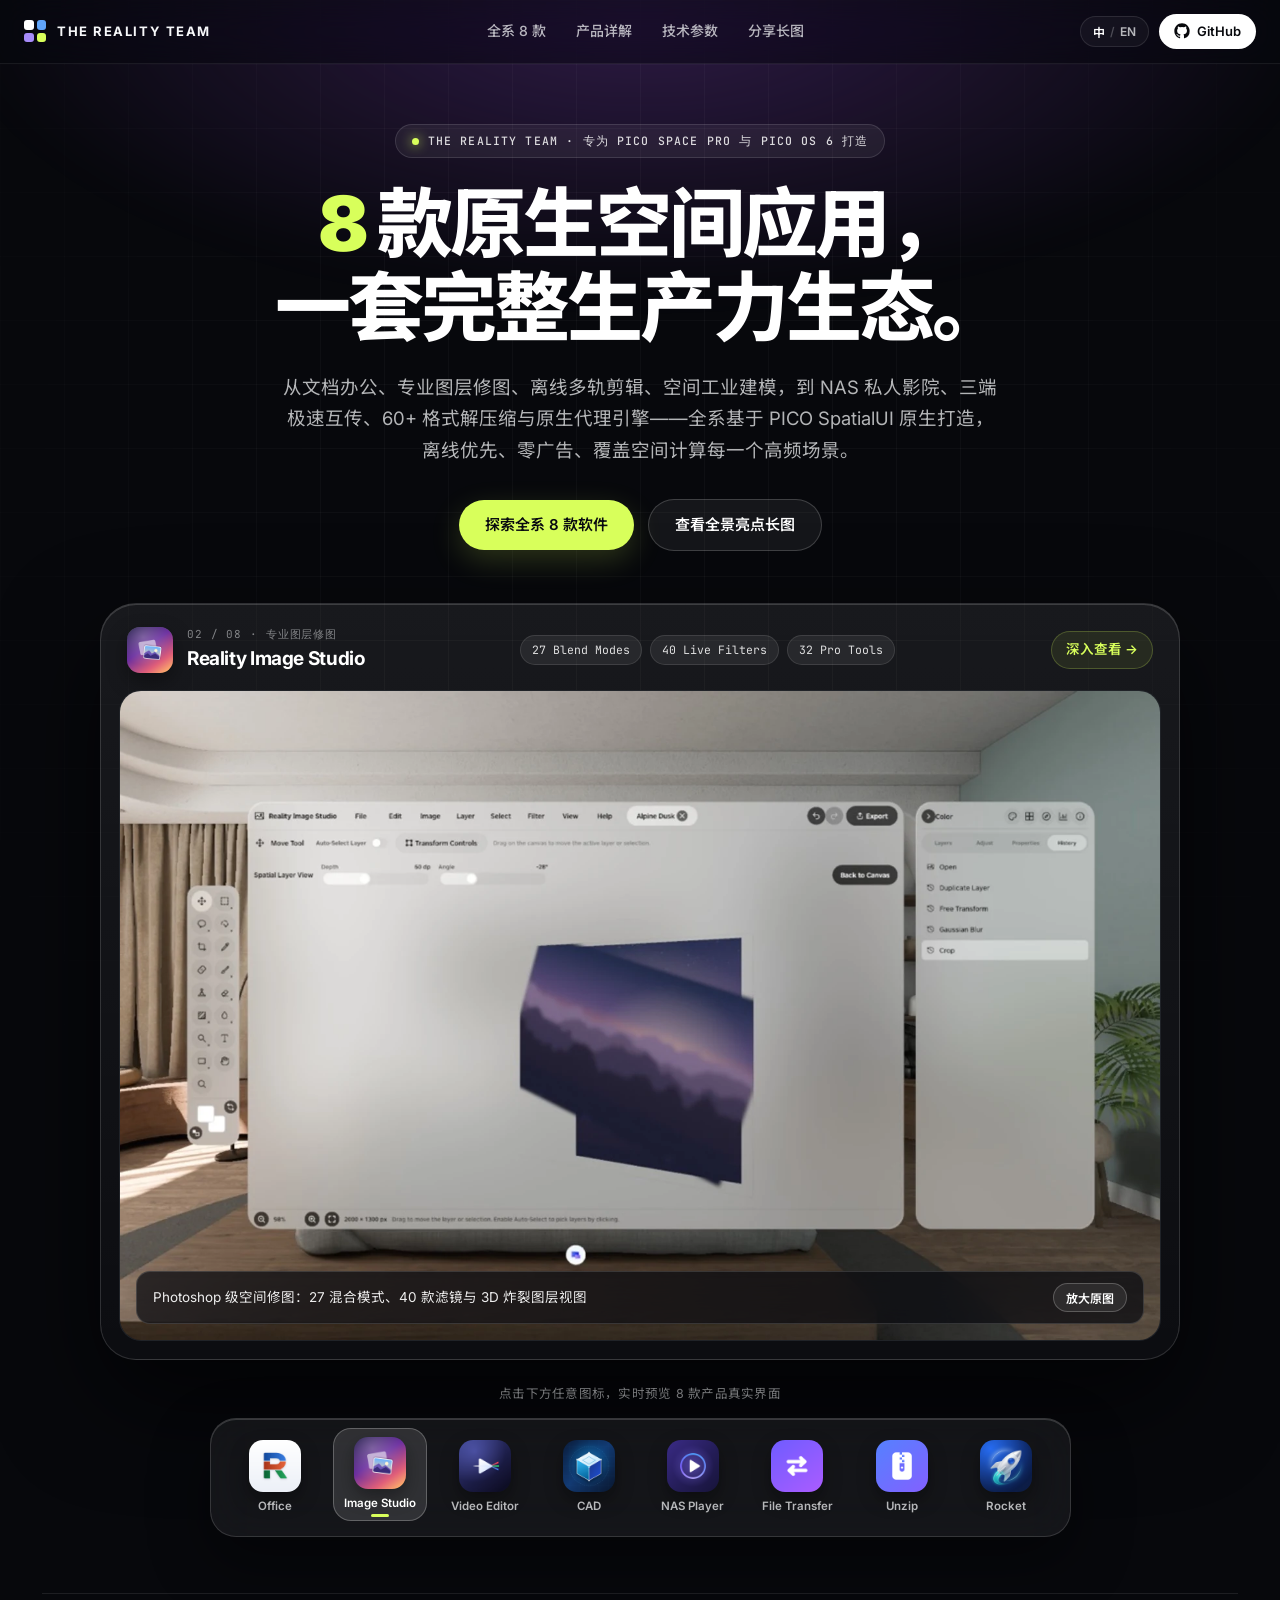
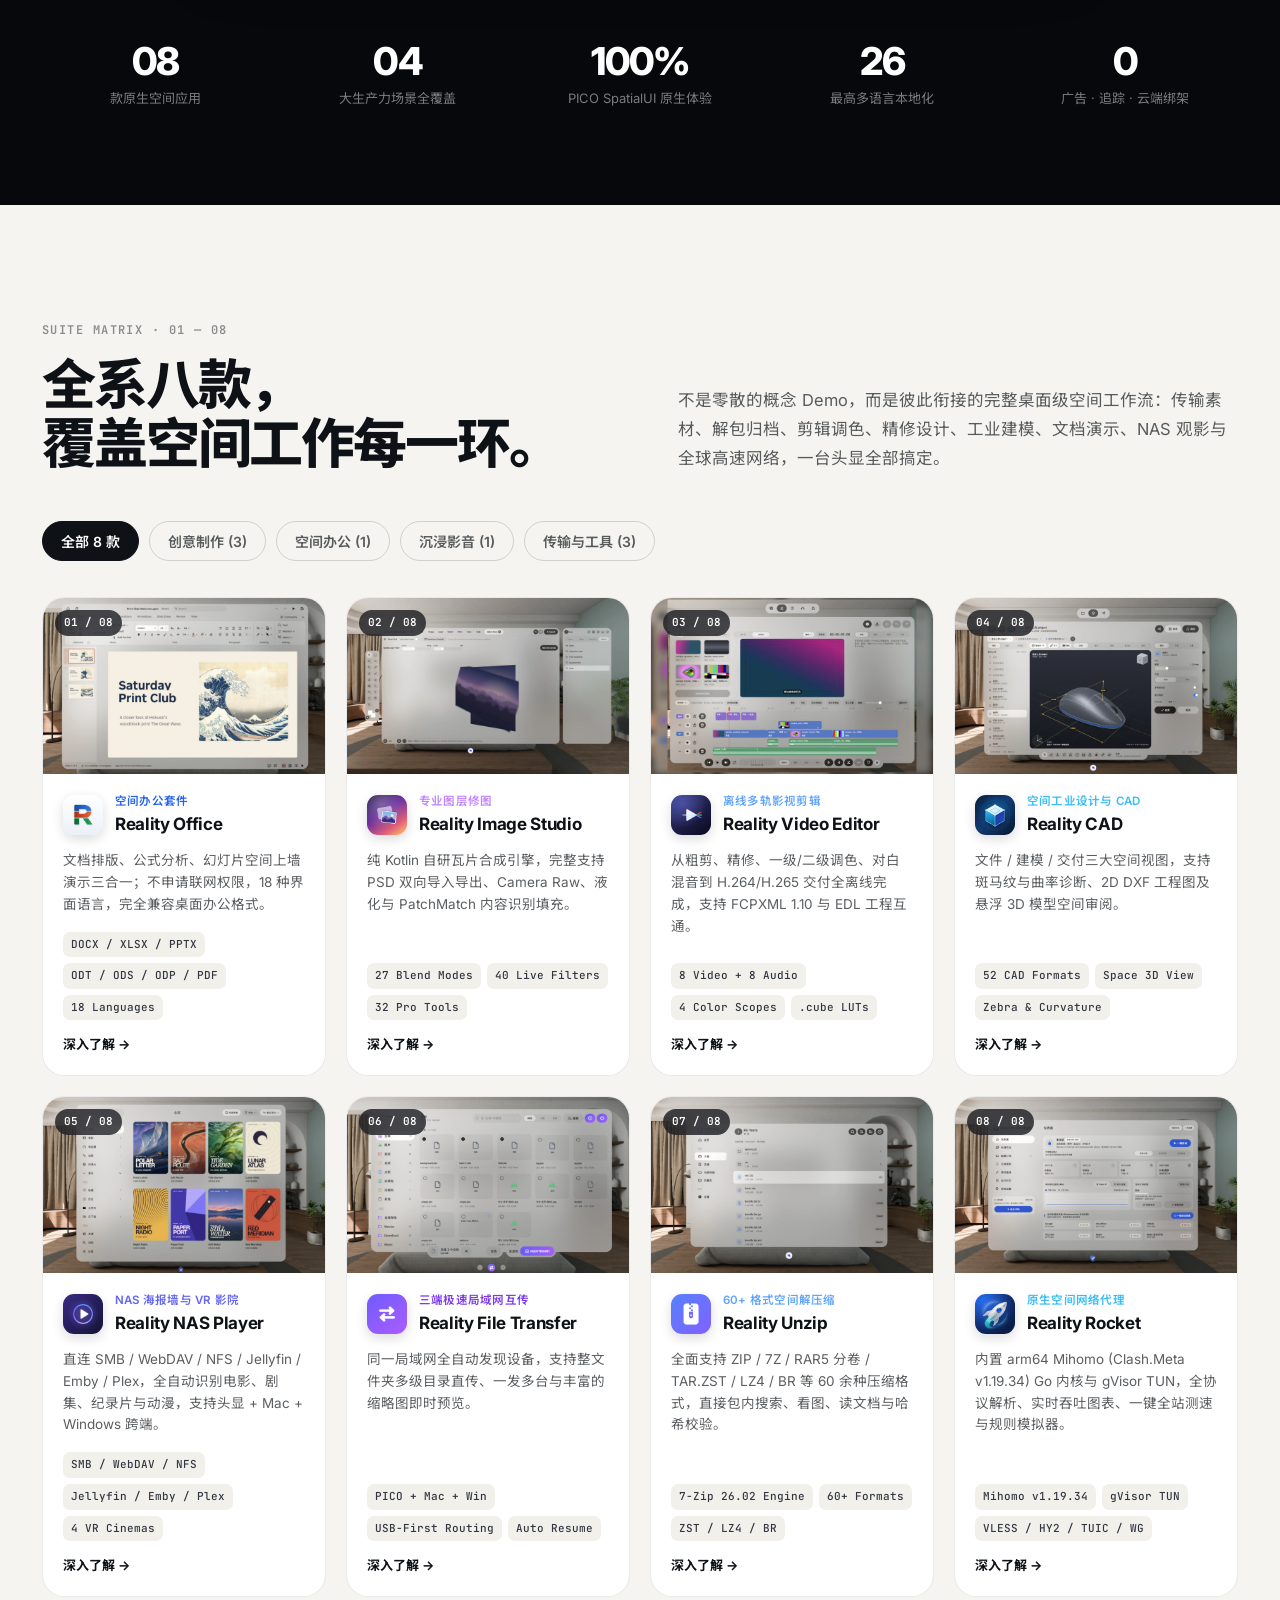
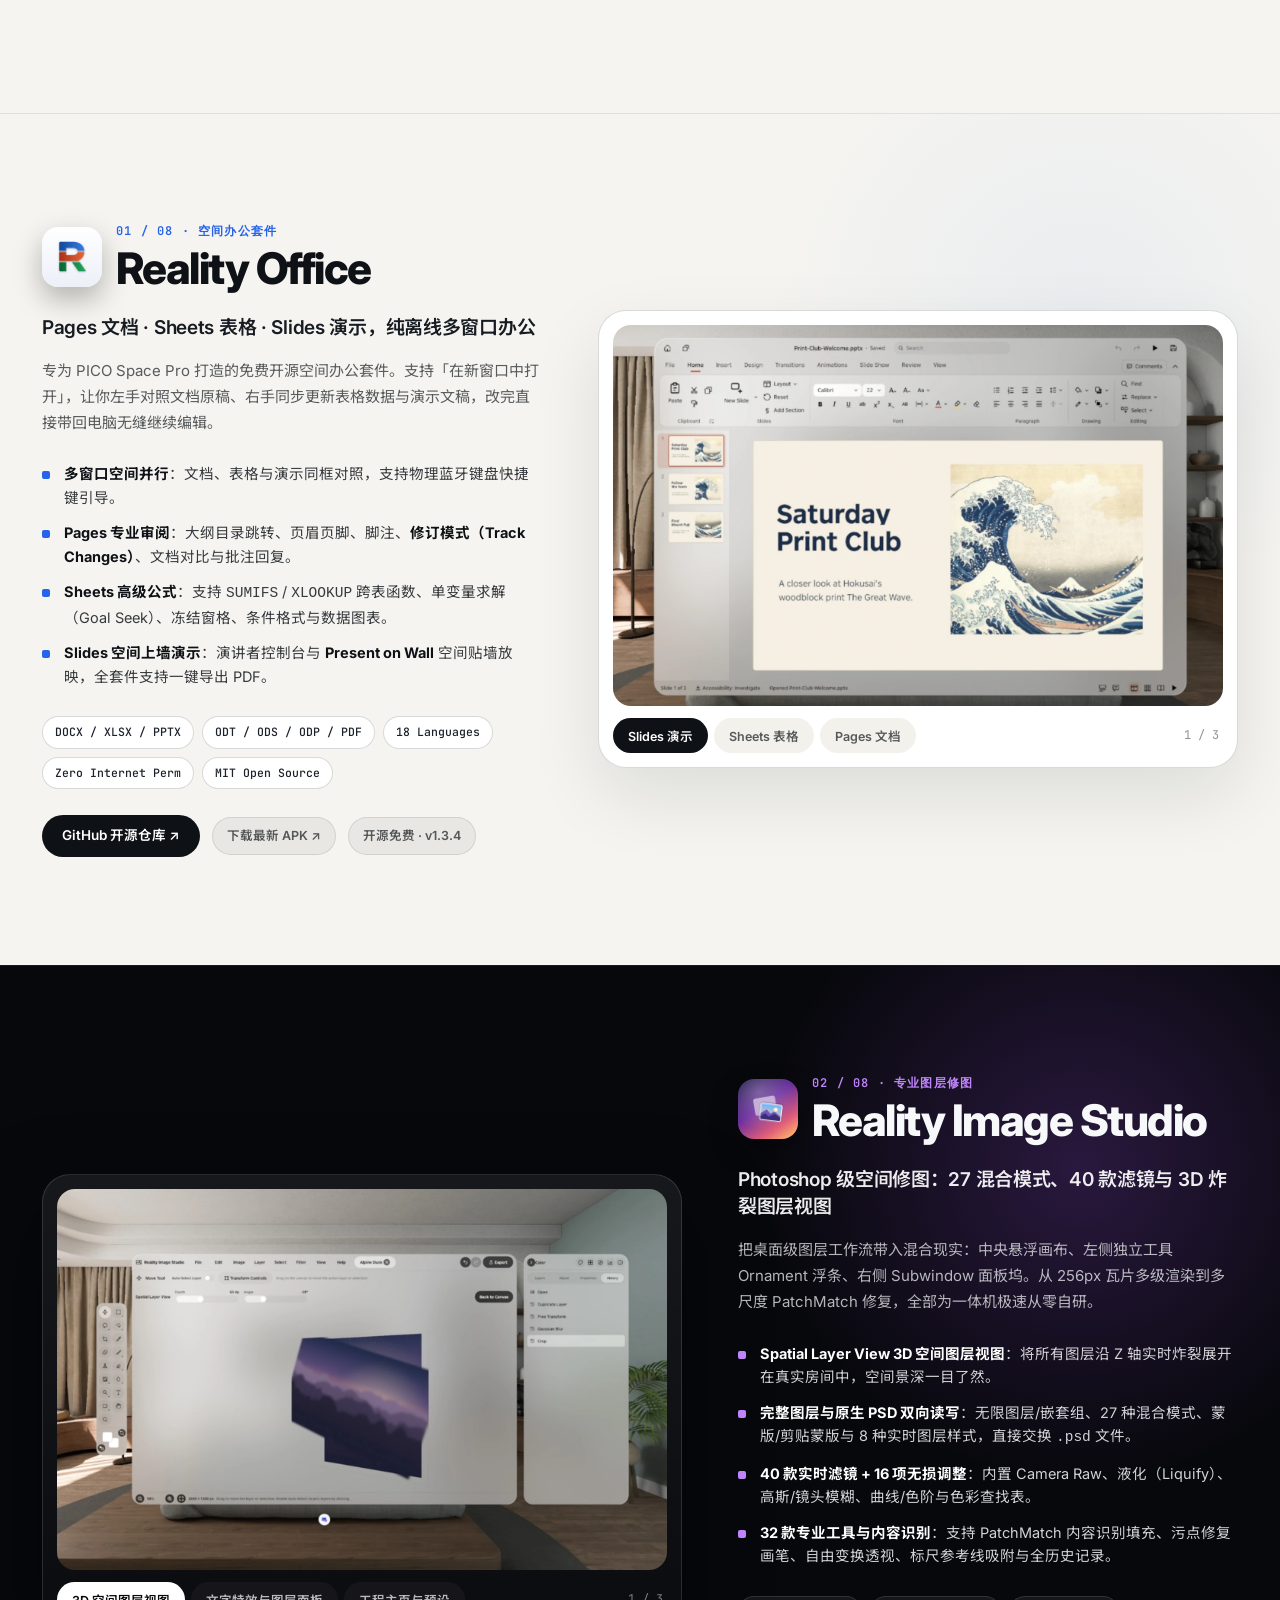
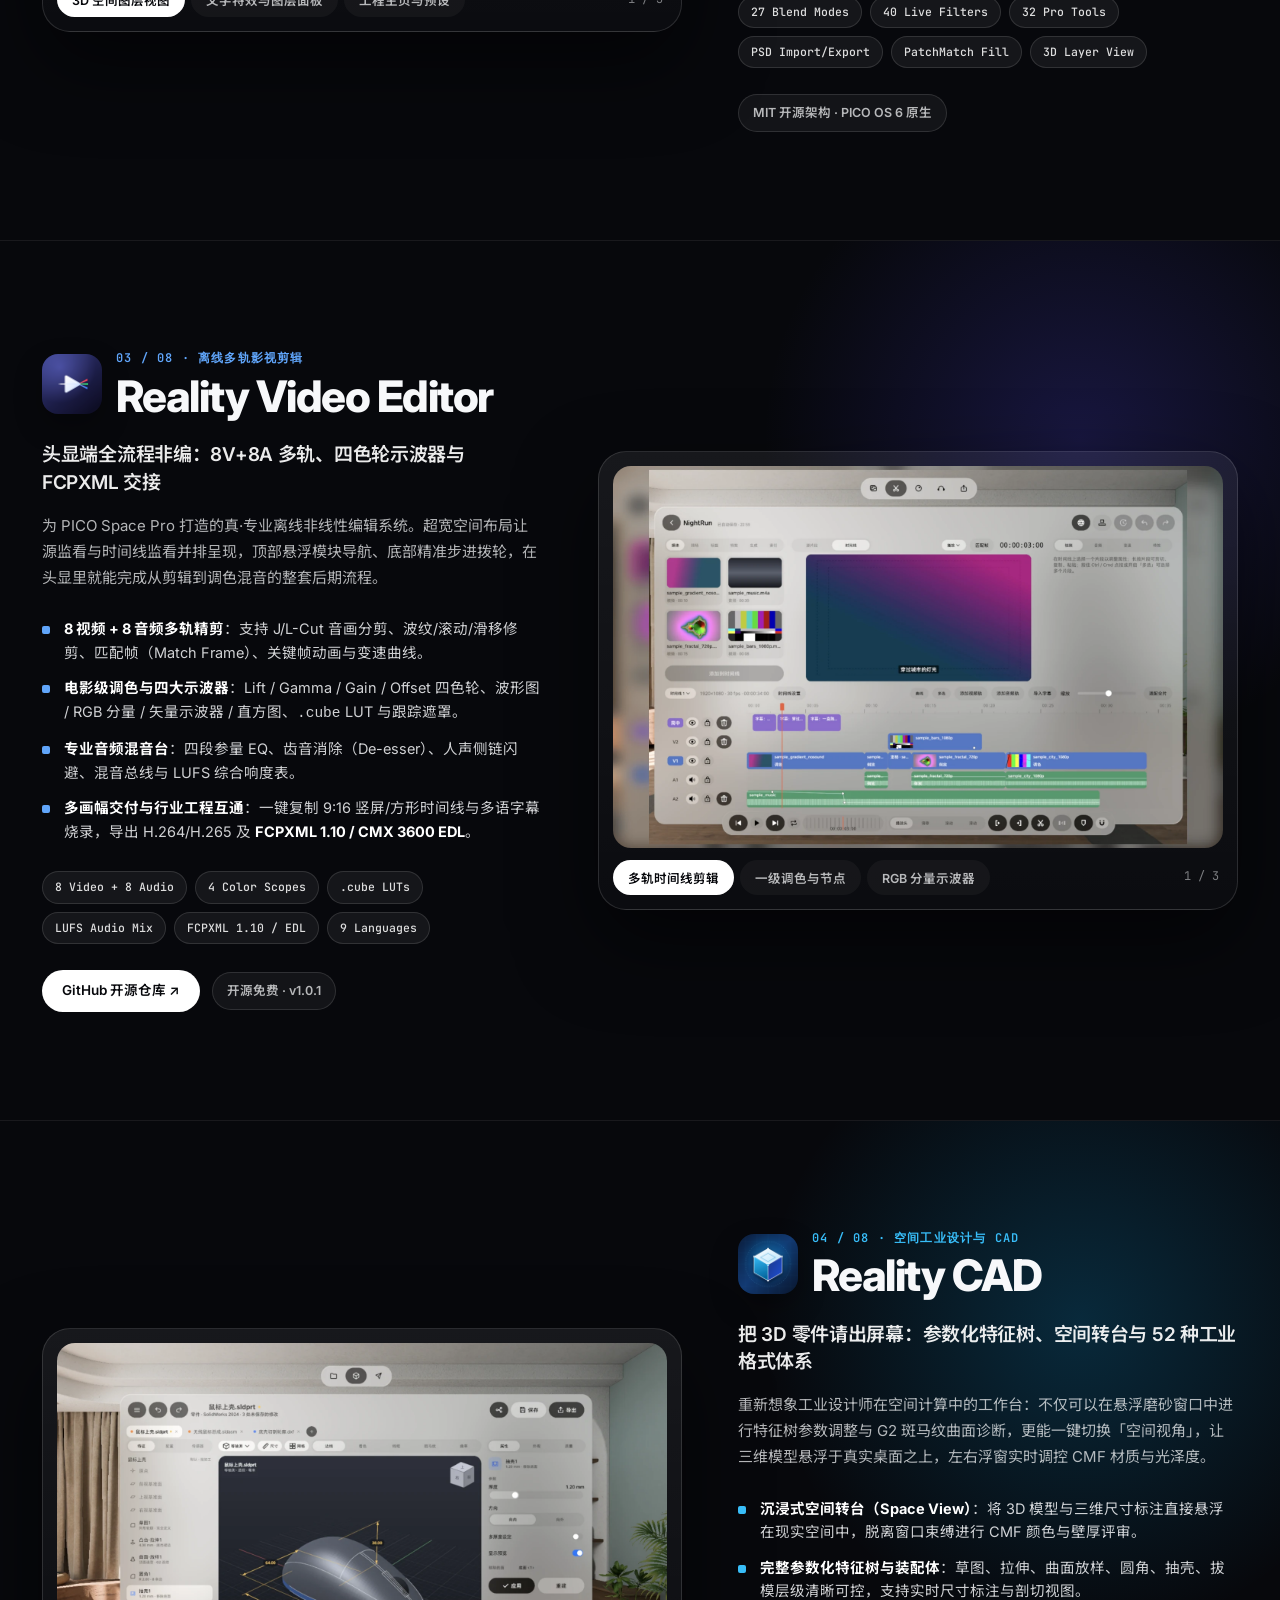
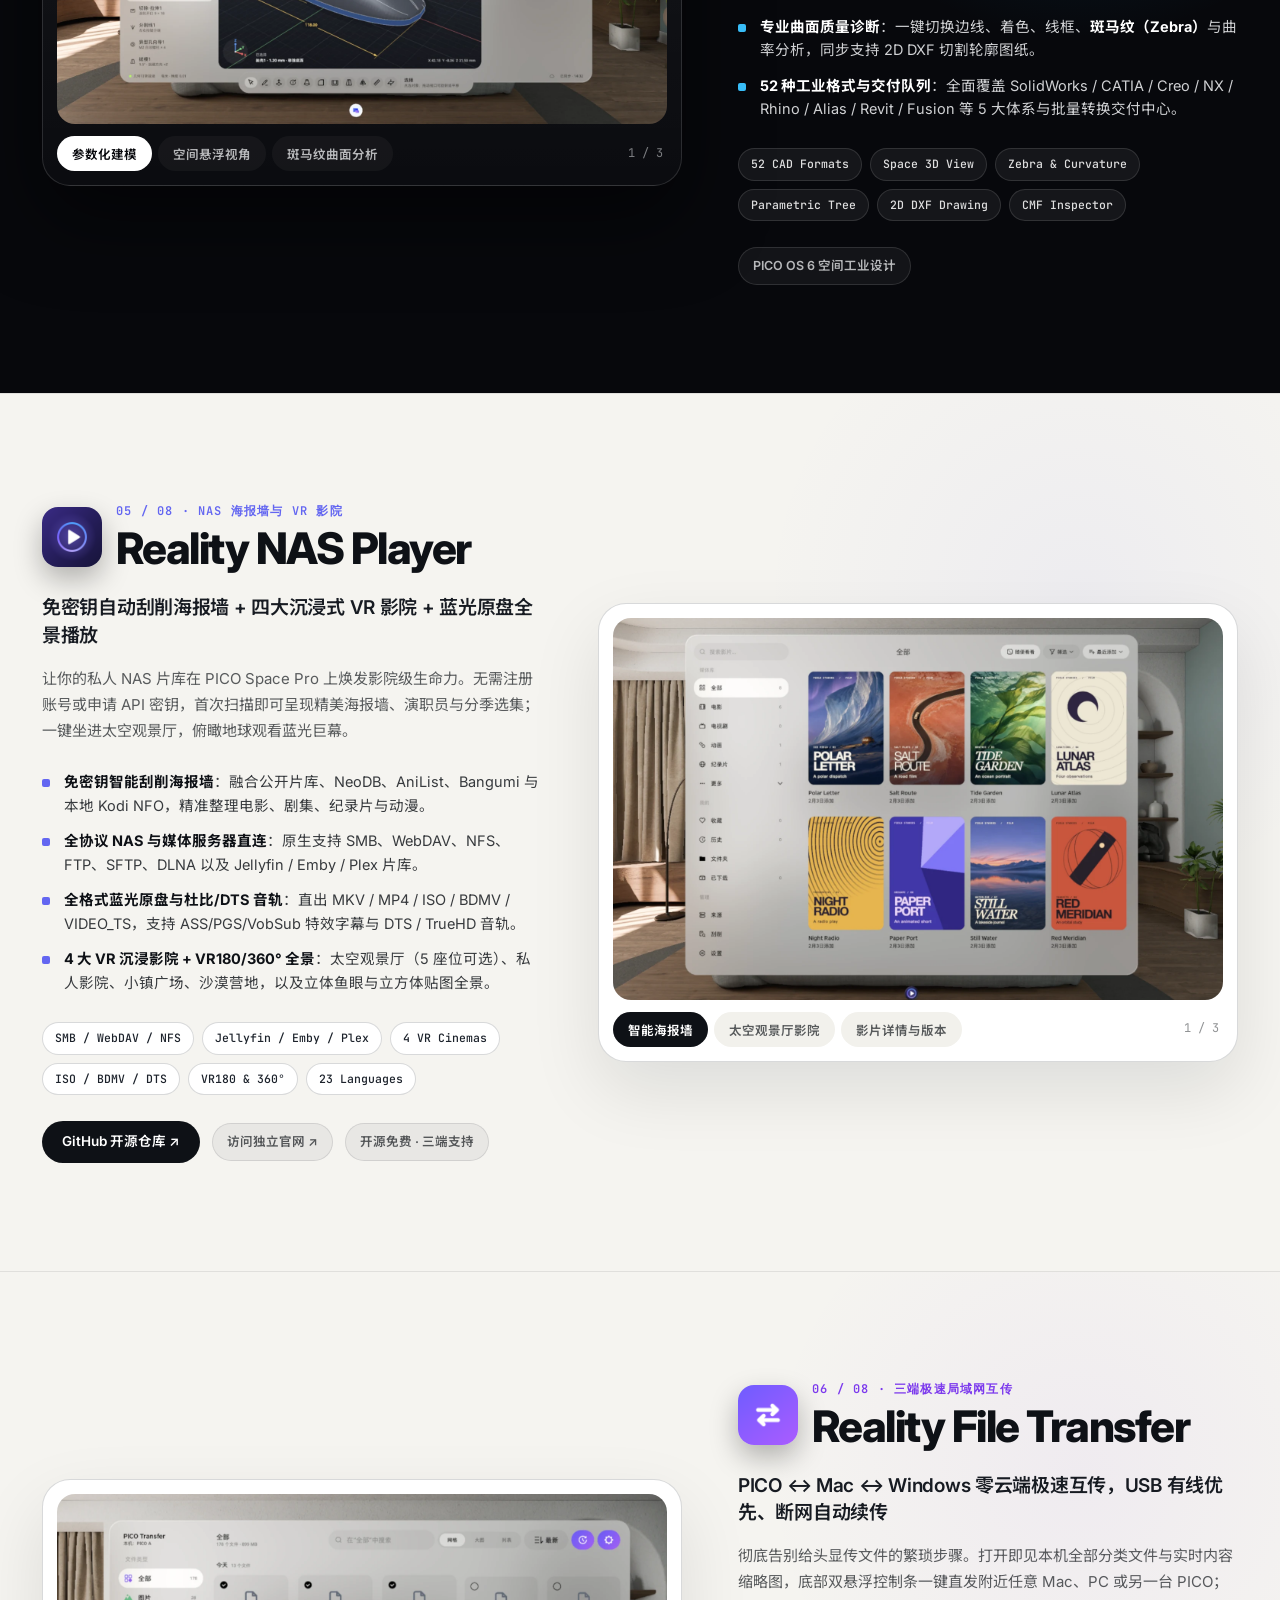
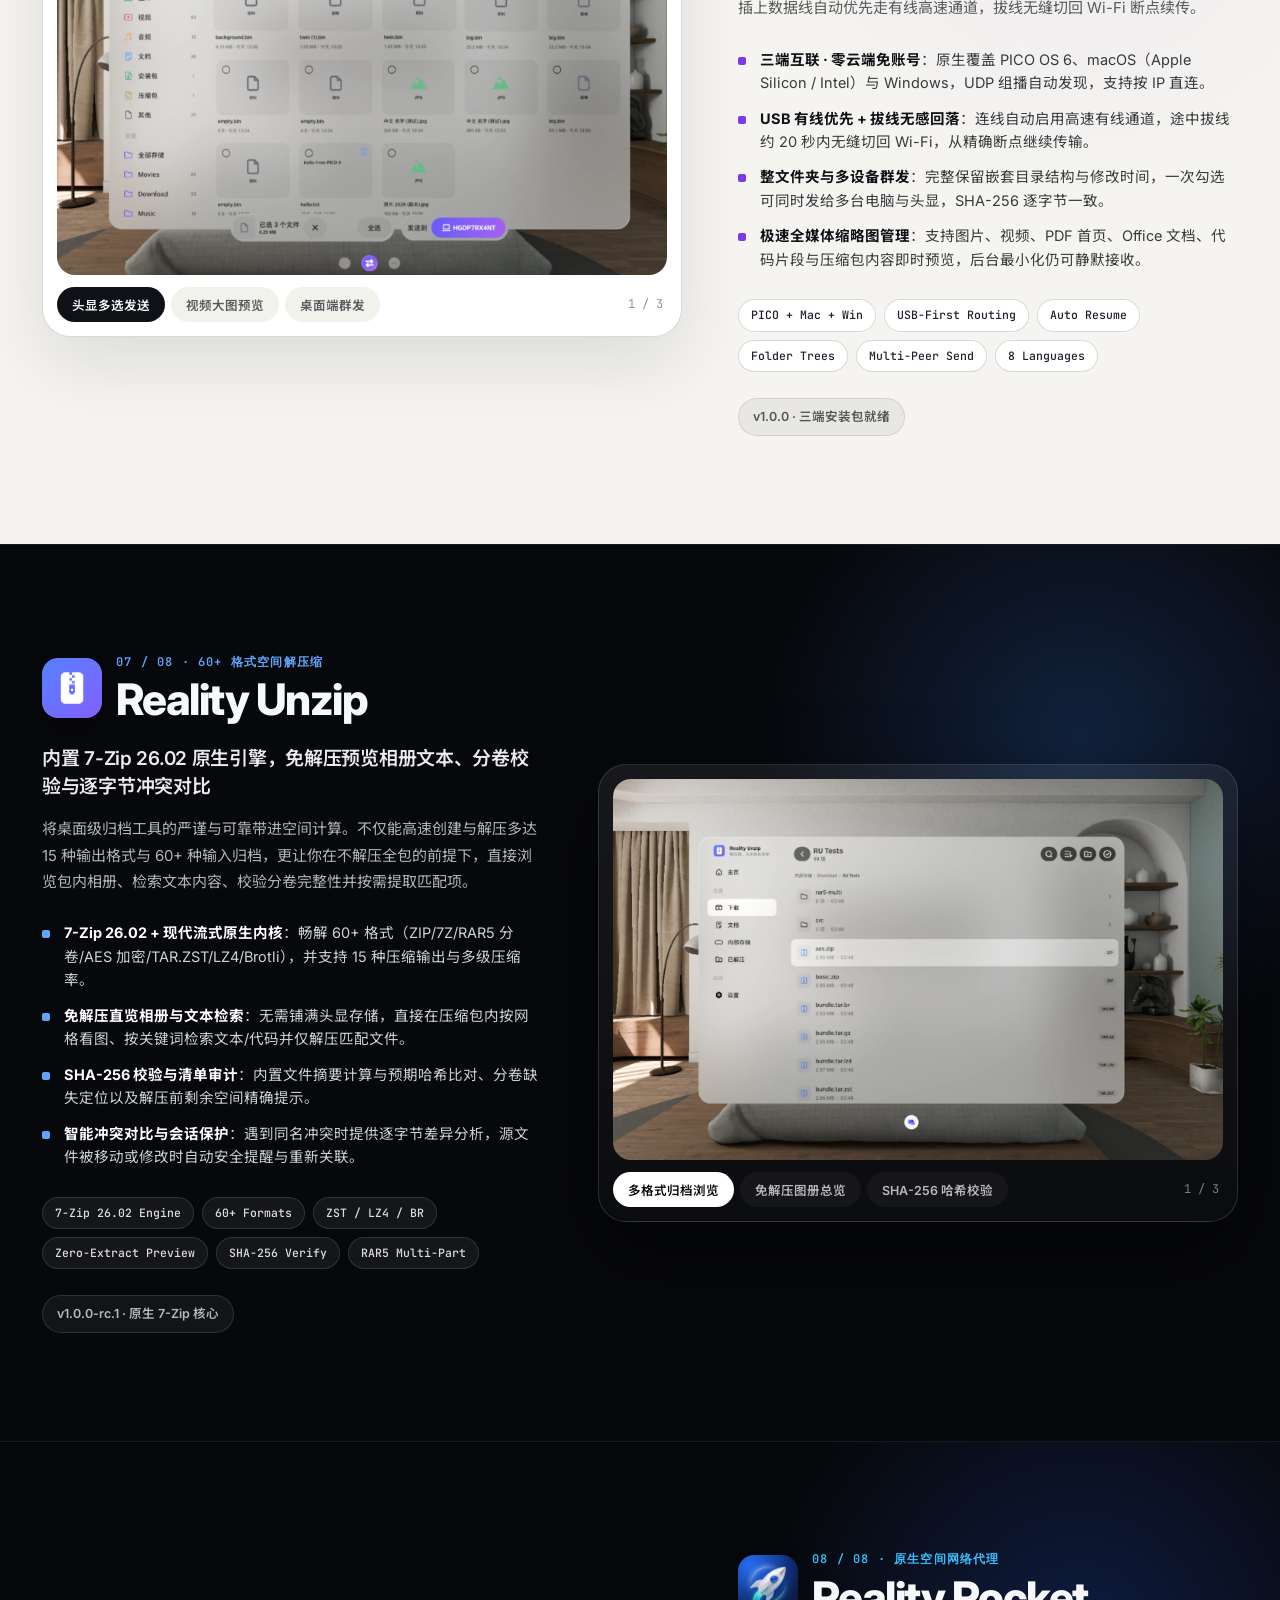
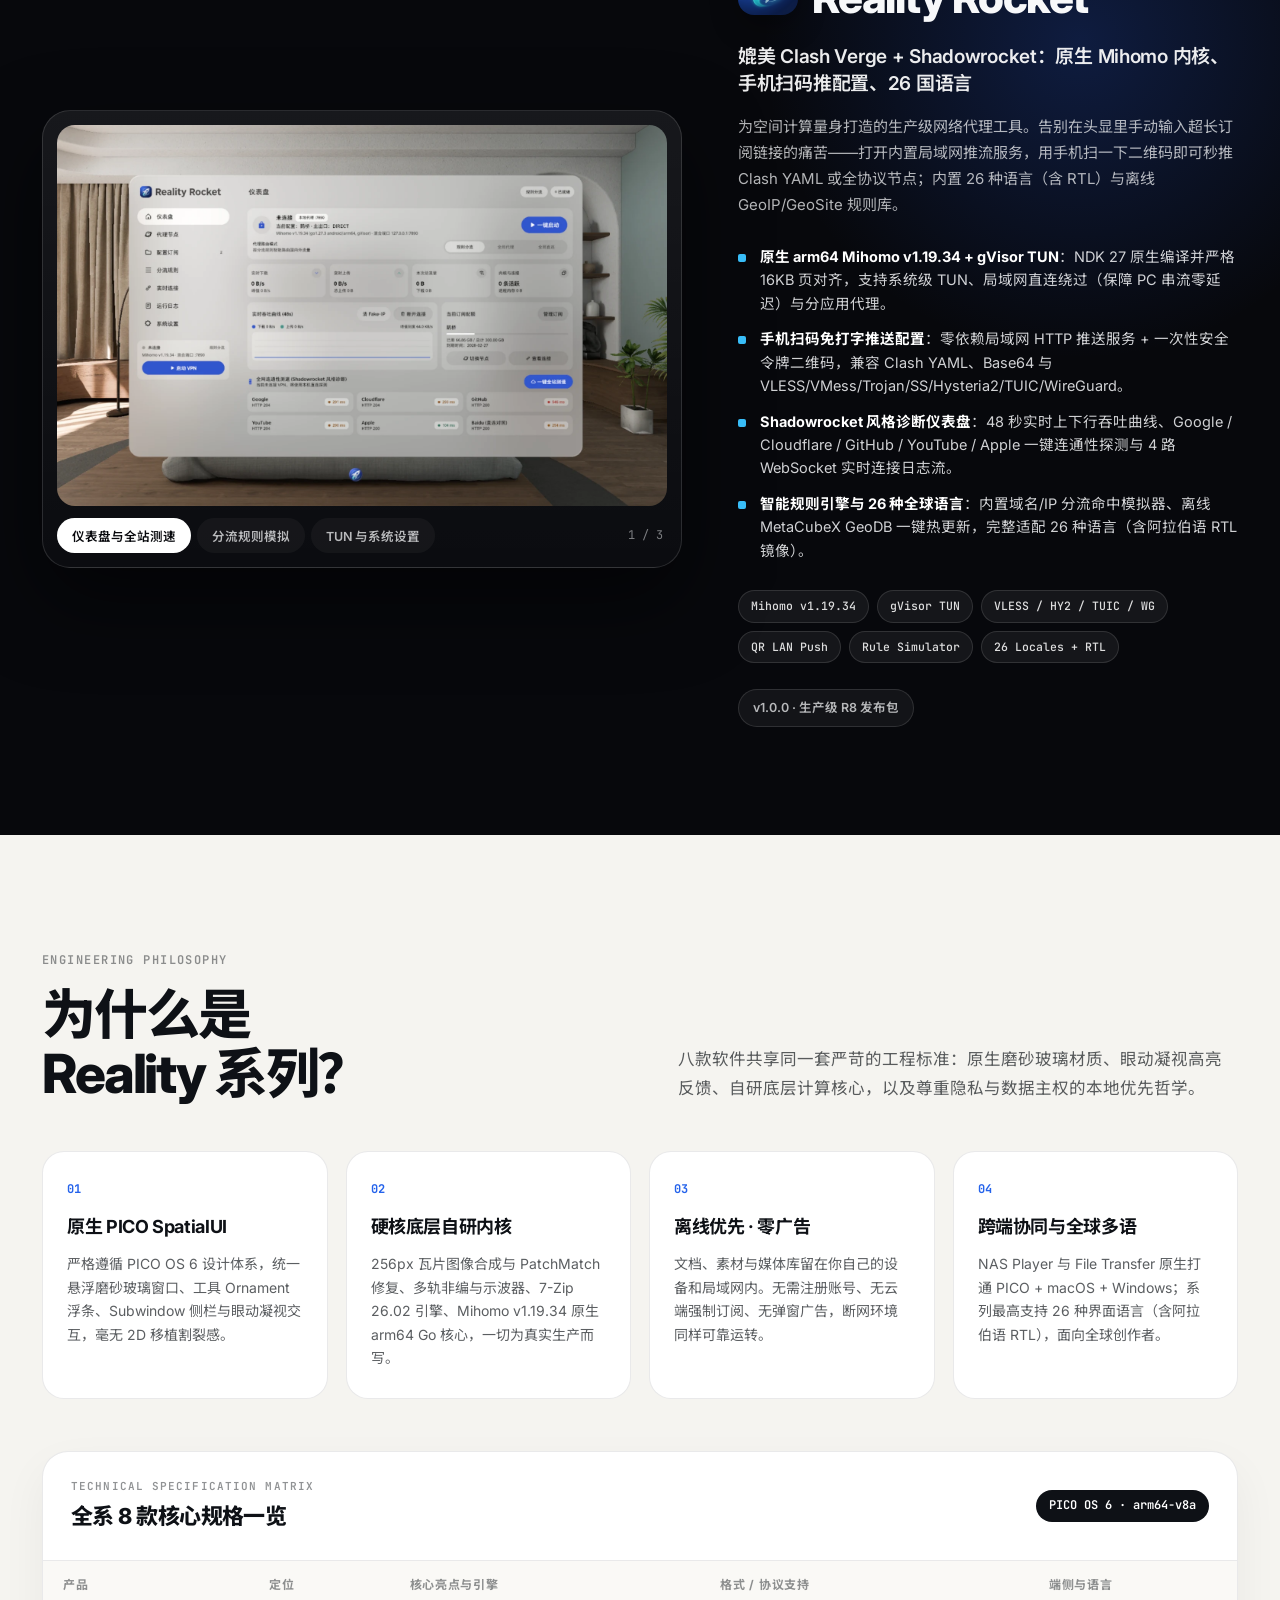
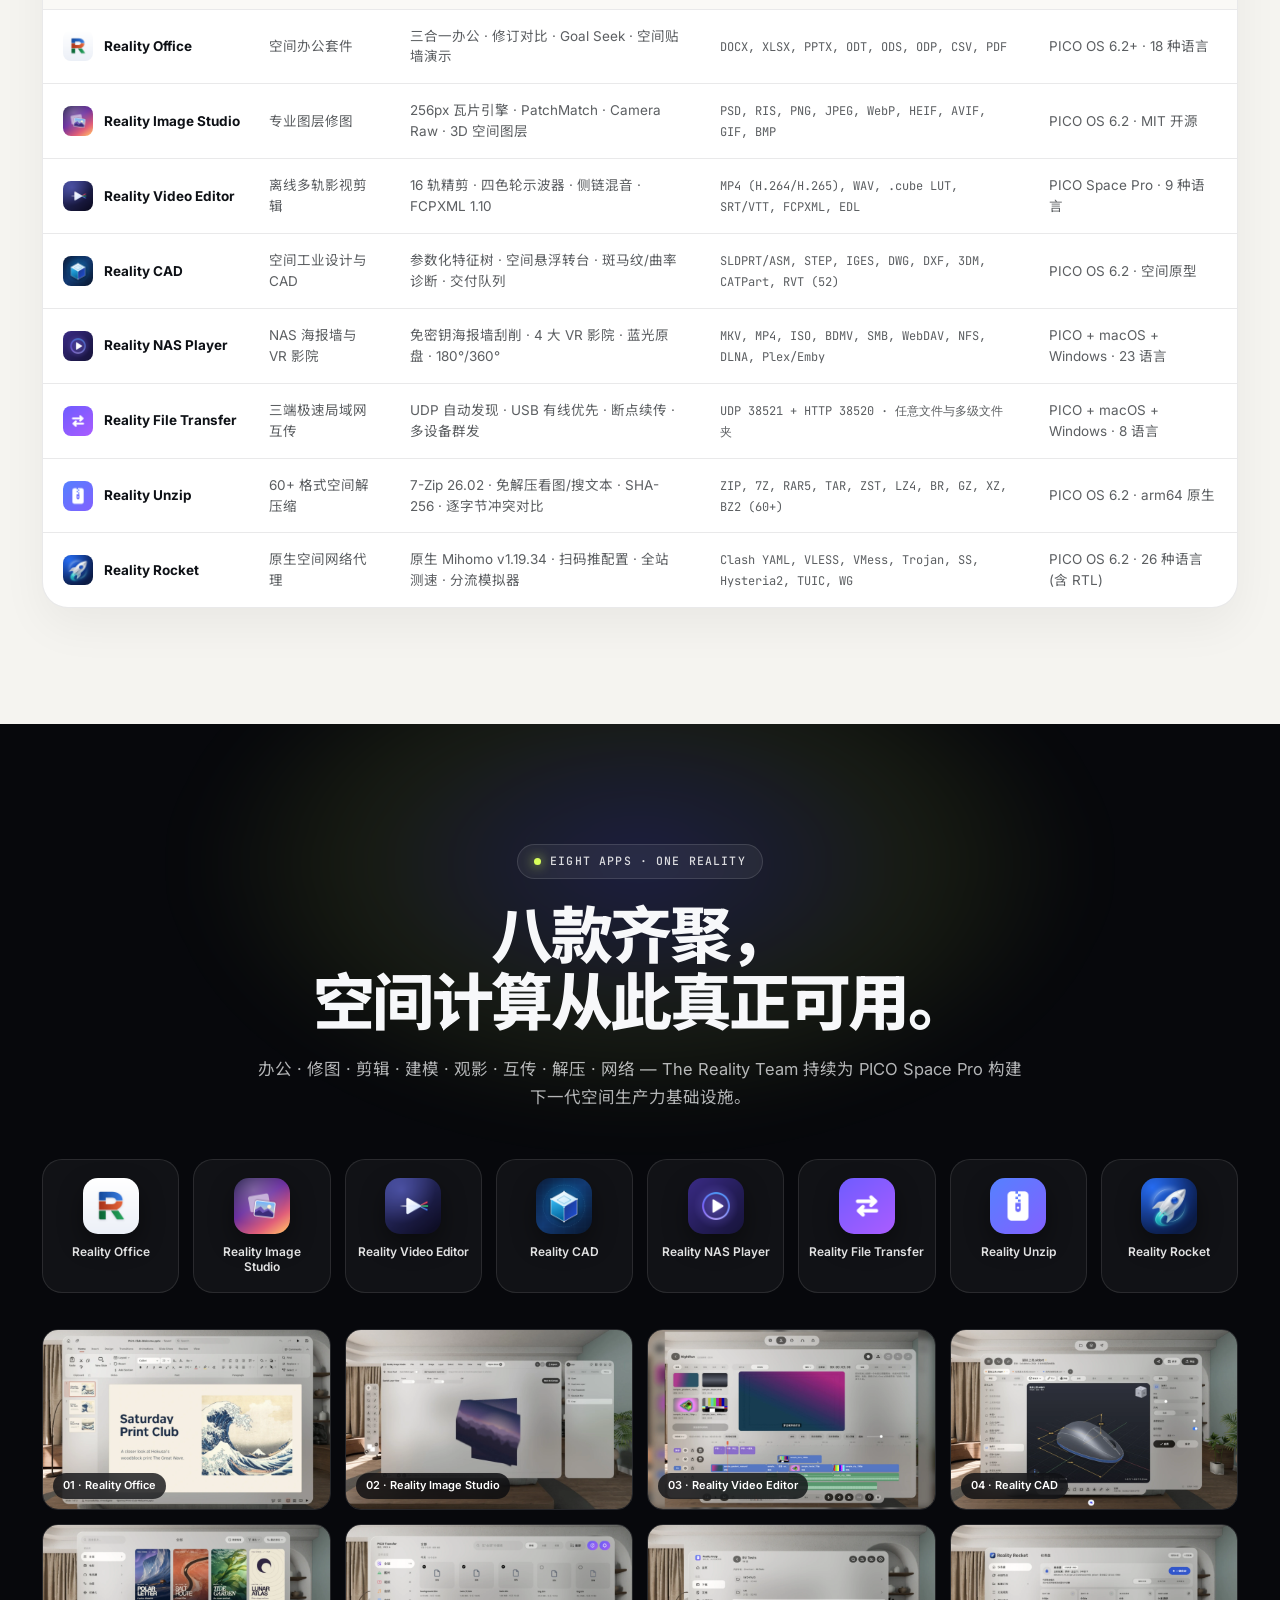
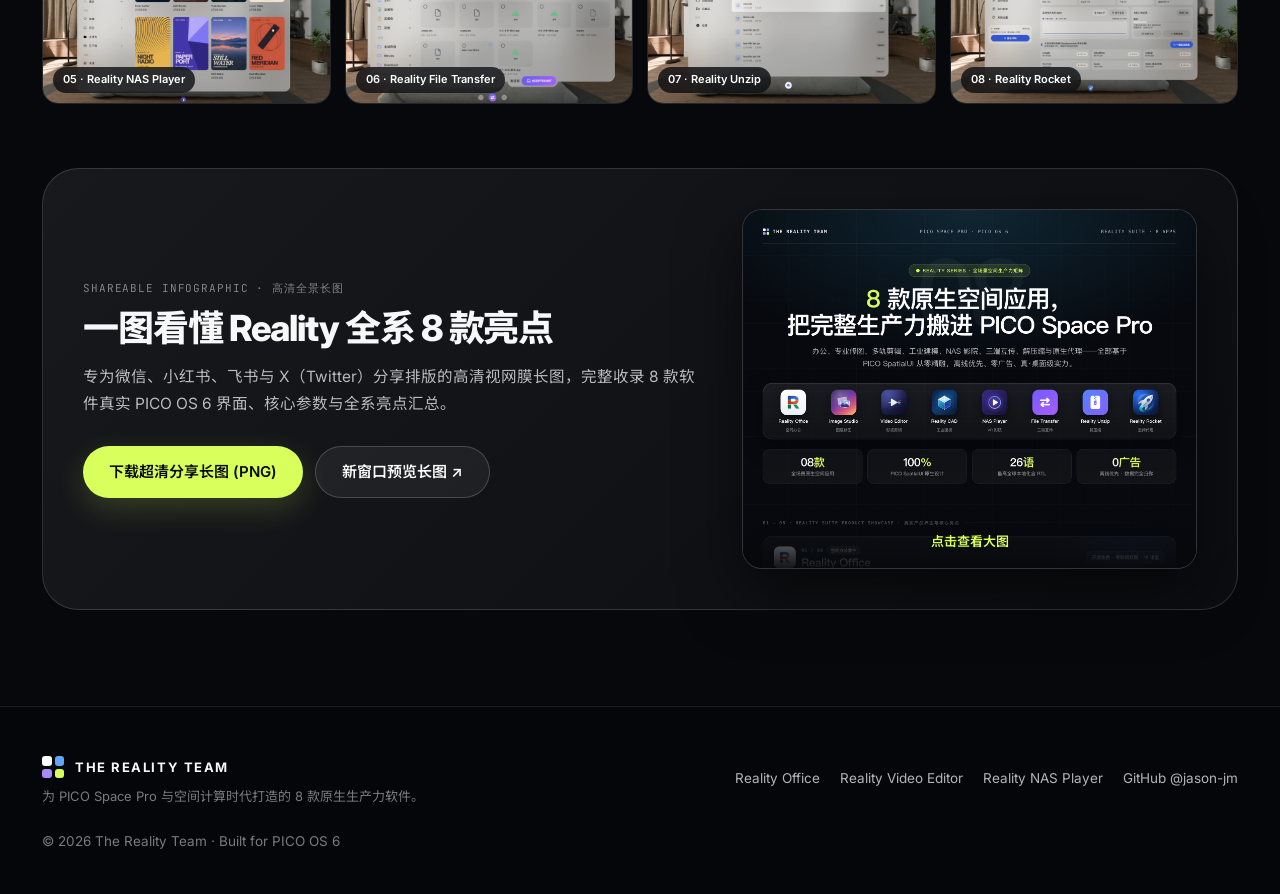
==== index.html @ 7cddd832 "Launch The Reality Team official suite website & 8-app shareable infographic poster" ====
<!DOCTYPE html>
<html lang="zh-CN">
<head>
  <meta charset="UTF-8" />
  <meta name="viewport" content="width=device-width, initial-scale=1.0" />
  <title>The Reality Team — 八款原生空间生产力应用 · PICO Space Pro</title>
  <meta name="description" content="The Reality Team 专为 PICO Space Pro 与 PICO OS 6 打造的 8 款原生空间生产力软件：Reality Office、Reality Image Studio、Reality Video Editor、Reality CAD、Reality NAS Player、Reality File Transfer、Reality Unzip、Reality Rocket。" />
  <meta property="og:title" content="The Reality Team — Reality 全系 8 款空间生产力应用" />
  <meta property="og:description" content="办公、修图、剪辑、工业建模、NAS 影院、三端互传、解压缩与智能代理——一站式重塑 PICO Space Pro 空间计算工作流。" />
  <meta property="og:type" content="website" />
  <link rel="icon" type="image/png" href="assets/icons/rocket.png" />
  <link rel="preconnect" href="https://fonts.googleapis.com" />
  <link rel="preconnect" href="https://fonts.gstatic.com" crossorigin />
  <link href="https://fonts.googleapis.com/css2?family=Inter:wght@400;500;600;700;800&family=JetBrains+Mono:wght@400;500;600&family=Noto+Sans+SC:wght@400;500;600;700;900&display=swap" rel="stylesheet" />
  <link rel="stylesheet" href="styles.css" />
</head>
<body>
  <!-- Reading Progress Bar -->
  <div class="scroll-progress" id="scrollProgress" aria-hidden="true"></div>

  <!-- Top Navigation -->
  <header class="site-nav" id="siteNav">
    <div class="nav-inner">
      <a href="#top" class="brand-lockup" aria-label="The Reality Team">
        <span class="brand-mark" aria-hidden="true">
          <span></span><span></span><span></span><span></span>
        </span>
        <span class="brand-text">THE REALITY TEAM</span>
      </a>

      <nav class="nav-links" aria-label="Primary Navigation">
        <a href="#matrix" data-i18n="nav.suite">全系 8 款</a>
        <a href="#showcase" data-i18n="nav.deepdive">产品详解</a>
        <a href="#specs" data-i18n="nav.architecture">技术参数</a>
        <a href="#poster-section" data-i18n="nav.poster">分享长图</a>
      </nav>

      <div class="nav-actions">
        <button class="lang-toggle" id="langToggle" type="button" aria-label="Switch Language">
          <span class="lang-opt active" data-lang="zh">中</span>
          <span class="lang-sep">/</span>
          <span class="lang-opt" data-lang="en">EN</span>
        </button>
        <a href="https://github.com/jason-jm" target="_blank" rel="noopener noreferrer" class="nav-cta">
          <svg width="16" height="16" viewBox="0 0 24 24" fill="currentColor" aria-hidden="true"><path d="M12 .5C5.65.5.5 5.65.5 12c0 5.08 3.29 9.39 7.86 10.91.57.1.78-.25.78-.55v-1.94c-3.2.7-3.87-1.54-3.87-1.54-.52-1.33-1.28-1.68-1.28-1.68-1.05-.72.08-.7.08-.7 1.16.08 1.77 1.19 1.77 1.19 1.03 1.77 2.7 1.26 3.36.96.1-.75.4-1.26.73-1.55-2.55-.29-5.24-1.28-5.24-5.68 0-1.26.45-2.28 1.19-3.09-.12-.29-.52-1.46.11-3.05 0 0 .97-.31 3.18 1.18a11.1 11.1 0 0 1 5.79 0c2.21-1.49 3.18-1.18 3.18-1.18.63 1.59.23 2.76.11 3.05.74.81 1.19 1.83 1.19 3.09 0 4.41-2.69 5.39-5.25 5.67.41.36.78 1.06.78 2.13v3.16c0 .31.21.66.79.55A11.51 11.51 0 0 0 23.5 12C23.5 5.65 18.35.5 12 .5z"/></svg>
          <span>GitHub</span>
        </a>
      </div>
    </div>
  </header>

  <main id="top">
    <!-- =========================================================
         ACT I · HERO — EIGHT APPS, ONE SPATIAL ECOSYSTEM
    ========================================================== -->
    <section class="hero" id="hero">
      <div class="hero-ambient" id="heroAmbient" aria-hidden="true"></div>
      <div class="hero-grid-bg" aria-hidden="true"></div>

      <div class="container hero-container">
        <div class="hero-head">
          <div class="eyebrow-pill">
            <span class="pulse-dot"></span>
            <span data-i18n="hero.eyebrow">THE REALITY TEAM · 专为 PICO SPACE PRO 与 PICO OS 6 打造</span>
          </div>

          <h1 class="hero-title" data-i18n-html="hero.title">
            <span class="hero-num">8</span> 款原生空间应用，<br />一套完整生产力生态。
          </h1>

          <p class="hero-subtitle" data-i18n="hero.subtitle">
            从文档办公、专业图层修图、离线多轨剪辑、空间工业建模，到 NAS 私人影院、三端极速互传、60+ 格式解压缩与原生代理引擎——全系基于 PICO SpatialUI 原生打造，离线优先、零广告、覆盖空间计算每一个高频场景。
          </p>

          <div class="hero-cta-row">
            <a href="#matrix" class="btn-primary" data-i18n="hero.ctaExplore">探索全系 8 款软件</a>
            <a href="#poster-section" class="btn-ghost" data-i18n="hero.ctaPoster">查看全景亮点长图</a>
          </div>
        </div>

        <!-- Interactive Hero Spatial Stage + Real 8-App OS Dock -->
        <div class="hero-stage-wrap">
          <div class="spatial-stage" id="heroStage">
            <div class="stage-chrome">
              <div class="stage-app-meta">
                <img id="stageIcon" src="assets/icons/office.png" alt="Reality Office" class="stage-icon" />
                <div>
                  <div class="stage-kicker" id="stageKicker">01 / 08 · 空间办公套件</div>
                  <div class="stage-name" id="stageName">Reality Office</div>
                </div>
              </div>
              <div class="stage-pills" id="stagePills"></div>
              <a href="#app-office" class="stage-jump" id="stageJump" data-i18n="hero.stageJump">深入查看 →</a>
            </div>

            <div class="stage-viewport">
              <img id="stageImg" src="assets/shots/office-1.webp" alt="Reality Office PICO OS 6 Interface" class="stage-img" />
              <div class="stage-caption-bar">
                <span id="stageTagline">Pages 文档 · Sheets 表格 · Slides 演示，纯离线多窗口办公</span>
                <button type="button" class="stage-zoom-btn" id="stageZoomBtn" data-i18n="common.zoom">放大原图</button>
              </div>
            </div>
          </div>

          <!-- PICO OS 6 Inspired Floating 8-App Spatial Dock -->
          <div class="spatial-dock-wrap">
            <div class="dock-hint" data-i18n="hero.dockHint">点击下方任意图标，实时预览 8 款产品真实界面</div>
            <div class="spatial-dock" id="heroDock" role="tablist" aria-label="Reality 8 Apps Dock"></div>
          </div>
        </div>

        <!-- Suite Stats Strip -->
        <div class="hero-stats">
          <div class="stat-item">
            <div class="stat-value">08</div>
            <div class="stat-label" data-i18n="stats.apps">款原生空间应用</div>
          </div>
          <div class="stat-item">
            <div class="stat-value">04</div>
            <div class="stat-label" data-i18n="stats.pillars">大生产力场景全覆盖</div>
          </div>
          <div class="stat-item">
            <div class="stat-value">100%</div>
            <div class="stat-label" data-i18n="stats.native">PICO SpatialUI 原生体验</div>
          </div>
          <div class="stat-item">
            <div class="stat-value">26</div>
            <div class="stat-label" data-i18n="stats.langs">最高多语言本地化</div>
          </div>
          <div class="stat-item">
            <div class="stat-value">0</div>
            <div class="stat-label" data-i18n="stats.zero">广告 · 追踪 · 云端绑架</div>
          </div>
        </div>
      </div>
    </section>

    <!-- =========================================================
         ACT II · SUITE MATRIX (WARM ARCHITECTURAL ALABASTER)
    ========================================================== -->
    <section class="section-light matrix-section" id="matrix">
      <div class="container">
        <div class="section-head reveal">
          <div class="section-kicker" data-i18n="matrix.kicker">SUITE MATRIX · 01 — 08</div>
          <div class="section-head-split">
            <h2 class="section-title" data-i18n-html="matrix.title">全系八款，<br />覆盖空间工作每一环。</h2>
            <p class="section-lead" data-i18n="matrix.lead">
              不是零散的概念 Demo，而是彼此衔接的完整桌面级空间工作流：传输素材、解包归档、剪辑调色、精修设计、工业建模、文档演示、NAS 观影与全球高速网络，一台头显全部搞定。
            </p>
          </div>
        </div>

        <!-- Category Filter Tabs -->
        <div class="filter-bar reveal" id="categoryFilters" role="tablist">
          <button class="filter-btn active" data-cat="all" data-i18n="filter.all">全部 8 款</button>
          <button class="filter-btn" data-cat="creative" data-i18n="filter.creative">创意制作 (3)</button>
          <button class="filter-btn" data-cat="office" data-i18n="filter.office">空间办公 (1)</button>
          <button class="filter-btn" data-cat="media" data-i18n="filter.media">沉浸影音 (1)</button>
          <button class="filter-btn" data-cat="utility" data-i18n="filter.utility">传输与工具 (3)</button>
        </div>

        <!-- 8-App Matrix Cards Grid -->
        <div class="matrix-grid" id="matrixGrid"></div>
      </div>
    </section>

    <!-- =========================================================
         ACT III · 8 FLAGSHIP PRODUCT DEEP-DIVE CHAPTERS
    ========================================================== -->
    <section id="showcase" class="showcase-root" aria-label="Product Deep Dives"></section>

    <!-- =========================================================
         ACT IV · ENGINEERING DNA & MASTER COMPARISON MATRIX
    ========================================================== -->
    <section class="section-light specs-section" id="specs">
      <div class="container">
        <div class="section-head reveal">
          <div class="section-kicker" data-i18n="dna.kicker">ENGINEERING PHILOSOPHY</div>
          <div class="section-head-split">
            <h2 class="section-title" data-i18n-html="dna.title">为什么是<br />Reality 系列？</h2>
            <p class="section-lead" data-i18n="dna.lead">
              八款软件共享同一套严苛的工程标准：原生磨砂玻璃材质、眼动凝视高亮反馈、自研底层计算核心，以及尊重隐私与数据主权的本地优先哲学。
            </p>
          </div>
        </div>

        <div class="dna-grid reveal">
          <article class="dna-card">
            <div class="dna-num">01</div>
            <h3 data-i18n="dna.c1Title">原生 PICO SpatialUI</h3>
            <p data-i18n="dna.c1Body">严格遵循 PICO OS 6 设计体系，统一悬浮磨砂玻璃窗口、工具 Ornament 浮条、Subwindow 侧栏与眼动凝视交互，毫无 2D 移植割裂感。</p>
          </article>
          <article class="dna-card">
            <div class="dna-num">02</div>
            <h3 data-i18n="dna.c2Title">硬核底层自研内核</h3>
            <p data-i18n="dna.c2Body">256px 瓦片图像合成与 PatchMatch 修复、多轨非编与示波器、7-Zip 26.02 引擎、Mihomo v1.19.34 原生 arm64 Go 核心，一切为真实生产而写。</p>
          </article>
          <article class="dna-card">
            <div class="dna-num">03</div>
            <h3 data-i18n="dna.c3Title">离线优先 · 零广告</h3>
            <p data-i18n="dna.c3Body">文档、素材与媒体库留在你自己的设备和局域网内。无需注册账号、无云端强制订阅、无弹窗广告，断网环境同样可靠运转。</p>
          </article>
          <article class="dna-card">
            <div class="dna-num">04</div>
            <h3 data-i18n="dna.c4Title">跨端协同与全球多语</h3>
            <p data-i18n="dna.c4Body">NAS Player 与 File Transfer 原生打通 PICO + macOS + Windows；系列最高支持 26 种界面语言（含阿拉伯语 RTL），面向全球创作者。</p>
          </article>
        </div>

        <!-- Master 8-App Technical Matrix Table -->
        <div class="table-card reveal">
          <div class="table-header">
            <div>
              <div class="table-kicker" data-i18n="table.kicker">TECHNICAL SPECIFICATION MATRIX</div>
              <h3 class="table-title" data-i18n="table.title">全系 8 款核心规格一览</h3>
            </div>
            <span class="table-badge">PICO OS 6 · arm64-v8a</span>
          </div>
          <div class="table-scroll">
            <table class="spec-table" id="specTable">
              <thead>
                <tr>
                  <th data-i18n="table.colApp">产品</th>
                  <th data-i18n="table.colCat">定位</th>
                  <th data-i18n="table.colCore">核心亮点与引擎</th>
                  <th data-i18n="table.colFormats">格式 / 协议支持</th>
                  <th data-i18n="table.colPlatform">端侧与语言</th>
                </tr>
              </thead>
              <tbody id="specTableBody"></tbody>
            </table>
          </div>
        </div>
      </div>
    </section>

    <!-- =========================================================
         ACT V · SHAREABLE LONG POSTER & GRAND 8-APP FINALE
    ========================================================== -->
    <section class="finale-section" id="poster-section">
      <div class="finale-glow" aria-hidden="true"></div>
      <div class="container">
        <!-- Return to All 8 Apps Constellation -->
        <div class="finale-head reveal">
          <div class="eyebrow-pill">
            <span class="pulse-dot"></span>
            <span data-i18n="finale.eyebrow">EIGHT APPS · ONE REALITY</span>
          </div>
          <h2 class="finale-title" data-i18n-html="finale.title">
            八款齐聚，<br />空间计算从此真正可用。
          </h2>
          <p class="finale-sub" data-i18n="finale.sub">
            办公 · 修图 · 剪辑 · 建模 · 观影 · 互传 · 解压 · 网络 — The Reality Team 持续为 PICO Space Pro 构建下一代空间生产力基础设施。
          </p>
        </div>

        <!-- All 8 Icons Celebration Wall -->
        <div class="finale-icons-wall reveal" id="finaleIconsWall"></div>

        <!-- Staggered 8 Real UI Filmstrip Mosaic -->
        <div class="finale-mosaic reveal" id="finaleMosaic"></div>

        <!-- Shareable Long Poster Showcase + Download Card -->
        <div class="poster-promo-card reveal">
          <div class="poster-promo-copy">
            <div class="stage-kicker" data-i18n="poster.kicker">SHAREABLE INFOGRAPHIC · 高清全景长图</div>
            <h3 data-i18n="poster.title">一图看懂 Reality 全系 8 款亮点</h3>
            <p data-i18n="poster.desc">
              专为微信、小红书、飞书与 X（Twitter）分享排版的高清视网膜长图，完整收录 8 款软件真实 PICO OS 6 界面、核心参数与全系亮点汇总。
            </p>
            <div class="poster-actions">
              <a href="poster/reality-series-poster.png" download="Reality-Series-8-Apps-Poster.png" class="btn-primary" data-i18n="poster.downloadPng">
                下载超清分享长图 (PNG)
              </a>
              <a href="poster/reality-series-poster.jpg" target="_blank" rel="noopener noreferrer" class="btn-ghost" data-i18n="poster.openNewTab">
                新窗口预览长图 ↗
              </a>
            </div>
          </div>
          <div class="poster-preview-window" id="posterPreviewBox">
            <img src="poster/reality-series-poster.jpg" alt="Reality Series All 8 Apps Long Infographic Poster" loading="lazy" />
            <div class="poster-preview-fade">
              <span data-i18n="poster.previewHint">点击查看大图</span>
            </div>
          </div>
        </div>
      </div>
    </section>
  </main>

  <footer class="site-footer">
    <div class="container footer-inner">
      <div class="footer-brand">
        <div class="brand-lockup">
          <span class="brand-mark" aria-hidden="true"><span></span><span></span><span></span><span></span></span>
          <span class="brand-text">THE REALITY TEAM</span>
        </div>
        <p class="footer-note" data-i18n="footer.note">为 PICO Space Pro 与空间计算时代打造的 8 款原生生产力软件。</p>
      </div>
      <div class="footer-links">
        <a href="https://github.com/jason-jm/RealityOffice" target="_blank" rel="noopener noreferrer">Reality Office</a>
        <a href="https://github.com/jason-jm/reality-video-editor" target="_blank" rel="noopener noreferrer">Reality Video Editor</a>
        <a href="https://github.com/jason-jm/reality-nas-player" target="_blank" rel="noopener noreferrer">Reality NAS Player</a>
        <a href="https://github.com/jason-jm" target="_blank" rel="noopener noreferrer">GitHub @jason-jm</a>
      </div>
      <div class="footer-copy">© 2026 The Reality Team · Built for PICO OS 6</div>
    </div>
  </footer>

  <!-- Full-Screen HD Image Lightbox -->
  <div class="lightbox" id="lightbox" aria-hidden="true" role="dialog" aria-modal="true">
    <button class="lightbox-close" id="lightboxClose" type="button" aria-label="Close">✕</button>
    <button class="lightbox-nav prev" id="lightboxPrev" type="button" aria-label="Previous">‹</button>
    <figure class="lightbox-figure">
      <img id="lightboxImg" src="" alt="" />
      <figcaption id="lightboxCaption"></figcaption>
    </figure>
    <button class="lightbox-nav next" id="lightboxNext" type="button" aria-label="Next">›</button>
  </div>

  <script src="app.js"></script>
</body>
</html>
---- styles.css ----
/* ==========================================================================
   THE REALITY TEAM — Flagship Spatial Productivity Suite Design System
   Editorial Obsidian (#07080C) × Warm Architectural Alabaster (#F5F4F0)
   ========================================================================== */

:root {
  --bg-dark: #07080c;
  --bg-dark-2: #0d1017;
  --bg-dark-card: rgba(255, 255, 255, 0.042);
  --border-dark: rgba(255, 255, 255, 0.10);
  --border-dark-strong: rgba(255, 255, 255, 0.18);
  --text-dark-1: #f7f8fa;
  --text-dark-2: rgba(247, 248, 250, 0.72);
  --text-dark-3: rgba(247, 248, 250, 0.48);

  --bg-light: #f5f4f0;
  --bg-light-card: #ffffff;
  --border-light: rgba(15, 20, 28, 0.09);
  --border-light-strong: rgba(15, 20, 28, 0.16);
  --text-light-1: #0e1116;
  --text-light-2: rgba(14, 17, 22, 0.68);
  --text-light-3: rgba(14, 17, 22, 0.46);

  --accent-lime: #d8ff5b;
  --accent-cobalt: #2563eb;
  --radius-sm: 12px;
  --radius-md: 20px;
  --radius-lg: 28px;
  --radius-xl: 36px;

  --font-sans: "Inter", "SF Pro Display", "PingFang SC", "Noto Sans SC", -apple-system, BlinkMacSystemFont, sans-serif;
  --font-mono: "JetBrains Mono", "SF Mono", ui-monospace, SFMono-Regular, monospace;
  --ease-out: cubic-bezier(0.22, 1, 0.36, 1);
}

*, *::before, *::after {
  box-sizing: border-box;
}

html {
  scroll-behavior: smooth;
  background: var(--bg-dark);
  color: var(--text-dark-1);
  font-family: var(--font-sans);
  -webkit-font-smoothing: antialiased;
  -moz-osx-font-smoothing: grayscale;
  overflow-x: clip;
  max-width: 100%;
}

body {
  margin: 0;
  overflow-x: clip;
  max-width: 100%;
  line-height: 1.6;
}

main, section, article, .container, .chapter-grid > *, .matrix-grid > *, .dna-grid > *, .table-card, .poster-promo-card > * {
  min-width: 0;
  max-width: 100%;
}

img {
  display: block;
  max-width: 100%;
}

a {
  color: inherit;
  text-decoration: none;
}

button {
  font-family: inherit;
  cursor: pointer;
}

.container {
  width: 100%;
  max-width: 1260px;
  margin: 0 auto;
  padding: 0 32px;
}

/* Scroll Progress */
.scroll-progress {
  position: fixed;
  top: 0;
  left: 0;
  height: 2px;
  width: 0%;
  background: linear-gradient(90deg, #38bdf8, #818cf8, #d8ff5b);
  z-index: 120;
  transition: width 0.08s linear;
}

/* ==========================================================================
   TOP GLASS NAVIGATION
   ========================================================================== */
.site-nav {
  position: fixed;
  top: 0;
  left: 0;
  right: 0;
  z-index: 100;
  padding: 14px 24px;
  transition: background 0.3s var(--ease-out), border-color 0.3s var(--ease-out), backdrop-filter 0.3s;
  background: rgba(7, 8, 12, 0.56);
  backdrop-filter: blur(22px) saturate(160%);
  -webkit-backdrop-filter: blur(22px) saturate(160%);
  border-bottom: 1px solid rgba(255, 255, 255, 0.07);
}

.nav-inner {
  max-width: 1260px;
  margin: 0 auto;
  display: flex;
  align-items: center;
  justify-content: space-between;
  gap: 24px;
}

.brand-lockup {
  display: inline-flex;
  align-items: center;
  gap: 11px;
  font-weight: 700;
  letter-spacing: 0.12em;
  font-size: 13px;
  color: var(--text-dark-1);
}

.brand-mark {
  width: 22px;
  height: 22px;
  display: grid;
  grid-template-columns: repeat(2, 1fr);
  gap: 3px;
}

.brand-mark span {
  border-radius: 3px;
  background: #ffffff;
}
.brand-mark span:nth-child(2) { background: #60a5fa; }
.brand-mark span:nth-child(3) { background: #a78bfa; }
.brand-mark span:nth-child(4) { background: var(--accent-lime); }

.nav-links {
  display: flex;
  align-items: center;
  gap: 30px;
  font-size: 14px;
  font-weight: 500;
  color: var(--text-dark-2);
}

.nav-links a {
  position: relative;
  transition: color 0.2s;
}

.nav-links a:hover {
  color: #ffffff;
}

.nav-actions {
  display: flex;
  align-items: center;
  gap: 10px;
}

.lang-toggle {
  display: inline-flex;
  align-items: center;
  gap: 5px;
  padding: 6px 12px;
  border-radius: 999px;
  border: 1px solid var(--border-dark);
  background: rgba(255, 255, 255, 0.04);
  color: var(--text-dark-2);
  font-size: 12px;
  font-weight: 600;
  transition: border-color 0.2s, background 0.2s;
}

.lang-toggle:hover {
  border-color: var(--border-dark-strong);
  background: rgba(255, 255, 255, 0.08);
}

.lang-opt.active {
  color: #ffffff;
}

.lang-sep {
  opacity: 0.35;
}

.nav-cta {
  display: inline-flex;
  align-items: center;
  gap: 7px;
  padding: 7px 15px;
  border-radius: 999px;
  background: #ffffff;
  color: #07080c;
  font-size: 13px;
  font-weight: 600;
  transition: transform 0.2s var(--ease-out), opacity 0.2s;
}

.nav-cta:hover {
  transform: translateY(-1px);
  opacity: 0.92;
}

/* ==========================================================================
   ACT I · HERO
   ========================================================================== */
.hero {
  position: relative;
  padding: 124px 0 88px;
  background: var(--bg-dark);
  overflow: hidden;
}

.hero-ambient {
  position: absolute;
  inset: -10% -10% auto -10%;
  height: 780px;
  background: radial-gradient(ellipse 62% 52% at 50% 24%, var(--spot-glow, rgba(59, 130, 246, 0.26)), transparent 72%);
  pointer-events: none;
  transition: background 0.65s var(--ease-out);
  filter: blur(20px);
}

.hero-grid-bg {
  position: absolute;
  inset: 0;
  background-image:
    linear-gradient(rgba(255, 255, 255, 0.03) 1px, transparent 1px),
    linear-gradient(90deg, rgba(255, 255, 255, 0.03) 1px, transparent 1px);
  background-size: 64px 64px;
  mask-image: radial-gradient(ellipse 80% 65% at 50% 25%, #000 30%, transparent 80%);
  -webkit-mask-image: radial-gradient(ellipse 80% 65% at 50% 25%, #000 30%, transparent 80%);
  pointer-events: none;
}

.hero-container {
  position: relative;
  z-index: 2;
}

.hero-head {
  text-align: center;
  max-width: 880px;
  margin: 0 auto 52px;
}

.eyebrow-pill {
  display: inline-flex;
  align-items: center;
  justify-content: center;
  flex-wrap: wrap;
  gap: 9px;
  max-width: 100%;
  padding: 7px 16px;
  border-radius: 999px;
  background: rgba(255, 255, 255, 0.06);
  border: 1px solid rgba(255, 255, 255, 0.12);
  font-family: var(--font-mono);
  font-size: 11.5px;
  font-weight: 500;
  letter-spacing: 0.10em;
  color: rgba(255, 255, 255, 0.84);
  margin-bottom: 24px;
  text-align: center;
}

.pulse-dot {
  width: 7px;
  height: 7px;
  border-radius: 50%;
  background: var(--accent-lime);
  box-shadow: 0 0 12px var(--accent-lime);
}

.hero-title {
  margin: 0 0 22px;
  font-size: clamp(32px, 6.2vw, 76px);
  font-weight: 800;
  line-height: 1.10;
  letter-spacing: -0.04em;
  color: #ffffff;
  text-wrap: balance;
}

.hero-num {
  display: inline-block;
  color: var(--accent-lime);
  font-family: var(--font-sans);
  font-weight: 900;
}

.hero-subtitle {
  margin: 0 auto 32px;
  max-width: 720px;
  font-size: clamp(15.5px, 1.5vw, 18.5px);
  line-height: 1.72;
  color: var(--text-dark-2);
}

.hero-cta-row {
  display: flex;
  justify-content: center;
  align-items: center;
  flex-wrap: wrap;
  gap: 14px;
}

.btn-primary,
.btn-ghost {
  display: inline-flex;
  align-items: center;
  justify-content: center;
  gap: 8px;
  padding: 13px 26px;
  border-radius: 999px;
  font-size: 15px;
  font-weight: 600;
  transition: transform 0.25s var(--ease-out), background 0.25s, border-color 0.25s, box-shadow 0.25s;
}

.btn-primary {
  background: var(--accent-lime);
  color: #090b10;
  box-shadow: 0 10px 30px rgba(216, 255, 91, 0.18);
}

.btn-primary:hover {
  transform: translateY(-2px);
  box-shadow: 0 16px 36px rgba(216, 255, 91, 0.28);
}

.btn-ghost {
  background: rgba(255, 255, 255, 0.06);
  color: #ffffff;
  border: 1px solid rgba(255, 255, 255, 0.18);
}

.btn-ghost:hover {
  transform: translateY(-2px);
  background: rgba(255, 255, 255, 0.12);
  border-color: rgba(255, 255, 255, 0.34);
}

/* Interactive Spatial Stage */
.hero-stage-wrap {
  max-width: 1080px;
  margin: 0 auto 56px;
}

.spatial-stage {
  border-radius: var(--radius-xl);
  background: linear-gradient(180deg, rgba(255, 255, 255, 0.07) 0%, rgba(255, 255, 255, 0.025) 100%);
  border: 1px solid rgba(255, 255, 255, 0.14);
  padding: 18px;
  box-shadow:
    0 40px 100px rgba(0, 0, 0, 0.65),
    inset 0 1px 0 rgba(255, 255, 255, 0.16);
}

.stage-chrome {
  display: flex;
  align-items: center;
  justify-content: space-between;
  gap: 16px;
  padding: 4px 8px 16px;
  flex-wrap: wrap;
}

.stage-app-meta {
  display: flex;
  align-items: center;
  gap: 14px;
}

.stage-icon {
  width: 46px;
  height: 46px;
  border-radius: 13px;
  box-shadow: 0 8px 20px rgba(0, 0, 0, 0.38), inset 0 1px 0 rgba(255, 255, 255, 0.25);
  object-fit: cover;
}

.stage-kicker {
  font-family: var(--font-mono);
  font-size: 11px;
  letter-spacing: 0.08em;
  color: var(--text-dark-3);
  text-transform: uppercase;
}

.stage-name {
  font-size: 19px;
  font-weight: 700;
  letter-spacing: -0.02em;
  color: #ffffff;
}

.stage-pills {
  display: flex;
  align-items: center;
  flex-wrap: wrap;
  gap: 8px;
}

.stage-pill {
  padding: 5px 11px;
  border-radius: 999px;
  background: rgba(255, 255, 255, 0.07);
  border: 1px solid rgba(255, 255, 255, 0.11);
  font-family: var(--font-mono);
  font-size: 11.5px;
  color: rgba(255, 255, 255, 0.85);
}

.stage-jump {
  font-size: 13.5px;
  font-weight: 600;
  color: var(--accent-lime);
  padding: 7px 14px;
  border-radius: 999px;
  background: rgba(216, 255, 91, 0.08);
  border: 1px solid rgba(216, 255, 91, 0.22);
  transition: background 0.2s, transform 0.2s;
}

.stage-jump:hover {
  background: rgba(216, 255, 91, 0.16);
  transform: translateX(2px);
}

.stage-viewport {
  position: relative;
  border-radius: 22px;
  overflow: hidden;
  background: #0d1016;
  aspect-ratio: 16 / 10;
  border: 1px solid rgba(255, 255, 255, 0.08);
}

.stage-img {
  width: 100%;
  height: 100%;
  object-fit: cover;
  transition: opacity 0.28s ease, transform 0.55s var(--ease-out);
  cursor: zoom-in;
}

.stage-img.is-swapping {
  opacity: 0.2;
  transform: scale(1.015);
}

.stage-caption-bar {
  position: absolute;
  left: 16px;
  right: 16px;
  bottom: 16px;
  display: flex;
  align-items: center;
  justify-content: space-between;
  gap: 16px;
  padding: 11px 16px;
  border-radius: 14px;
  background: rgba(9, 11, 16, 0.72);
  backdrop-filter: blur(18px);
  -webkit-backdrop-filter: blur(18px);
  border: 1px solid rgba(255, 255, 255, 0.14);
  font-size: 13.5px;
  color: rgba(255, 255, 255, 0.92);
}

.stage-zoom-btn {
  flex-shrink: 0;
  padding: 5px 12px;
  border-radius: 999px;
  border: 1px solid rgba(255, 255, 255, 0.22);
  background: rgba(255, 255, 255, 0.08);
  color: #ffffff;
  font-size: 12px;
  font-weight: 600;
  transition: background 0.2s;
}

.stage-zoom-btn:hover {
  background: rgba(255, 255, 255, 0.18);
}

/* Spatial 8-App Dock */
.spatial-dock-wrap {
  margin-top: 24px;
  text-align: center;
}

.dock-hint {
  font-size: 12.5px;
  color: var(--text-dark-3);
  margin-bottom: 14px;
  letter-spacing: 0.02em;
}

.spatial-dock {
  display: inline-flex;
  align-items: center;
  justify-content: center;
  flex-wrap: wrap;
  gap: 12px;
  padding: 12px 18px;
  border-radius: 26px;
  background: rgba(255, 255, 255, 0.06);
  backdrop-filter: blur(26px);
  -webkit-backdrop-filter: blur(26px);
  border: 1px solid rgba(255, 255, 255, 0.14);
  box-shadow: 0 24px 60px rgba(0, 0, 0, 0.45), inset 0 1px 0 rgba(255, 255, 255, 0.16);
}

.dock-btn {
  position: relative;
  display: flex;
  flex-direction: column;
  align-items: center;
  gap: 7px;
  padding: 8px 10px 10px;
  border-radius: 18px;
  border: 1px solid transparent;
  background: transparent;
  color: var(--text-dark-2);
  min-width: 92px;
  transition: transform 0.28s var(--ease-out), background 0.25s, border-color 0.25s, color 0.25s;
}

.dock-btn:hover {
  transform: translateY(-4px);
  background: rgba(255, 255, 255, 0.07);
  color: #ffffff;
}

.dock-btn.active {
  background: rgba(255, 255, 255, 0.12);
  border-color: rgba(255, 255, 255, 0.24);
  color: #ffffff;
  transform: translateY(-3px);
}

.dock-btn.active::after {
  content: "";
  position: absolute;
  bottom: 3px;
  width: 18px;
  height: 3px;
  border-radius: 99px;
  background: var(--accent-lime);
}

.dock-icon {
  width: 52px;
  height: 52px;
  border-radius: 14px;
  object-fit: cover;
  box-shadow: 0 8px 18px rgba(0, 0, 0, 0.36);
}

.dock-label {
  font-size: 11.5px;
  font-weight: 600;
  white-space: nowrap;
}

/* Hero Metrics Strip */
.hero-stats {
  display: grid;
  grid-template-columns: repeat(5, 1fr);
  gap: 16px;
  padding-top: 38px;
  border-top: 1px solid rgba(255, 255, 255, 0.09);
}

.stat-item {
  text-align: center;
  padding: 8px;
}

.stat-value {
  font-size: clamp(28px, 3vw, 40px);
  font-weight: 800;
  letter-spacing: -0.04em;
  color: #ffffff;
  line-height: 1.1;
  margin-bottom: 6px;
}

.stat-label {
  font-size: 13px;
  color: var(--text-dark-3);
}

/* ==========================================================================
   SHARED EDITORIAL HEADERS & LIGHT SECTIONS
   ========================================================================== */
.section-light {
  background: var(--bg-light);
  color: var(--text-light-1);
  padding: 116px 0;
}

.section-kicker {
  font-family: var(--font-mono);
  font-size: 12px;
  font-weight: 600;
  letter-spacing: 0.12em;
  color: var(--text-light-3);
  text-transform: uppercase;
  margin-bottom: 16px;
}

.section-head {
  margin-bottom: 48px;
}

.section-head-split {
  display: grid;
  grid-template-columns: 1.05fr 1fr;
  gap: 48px;
  align-items: end;
}

.section-title {
  margin: 0;
  font-size: clamp(34px, 4.4vw, 54px);
  font-weight: 800;
  letter-spacing: -0.04em;
  line-height: 1.08;
}

.section-lead {
  margin: 0;
  font-size: 16.5px;
  line-height: 1.75;
  color: var(--text-light-2);
}

/* Category Filter Bar */
.filter-bar {
  display: flex;
  flex-wrap: wrap;
  gap: 10px;
  margin-bottom: 36px;
}

.filter-btn {
  padding: 9px 18px;
  border-radius: 999px;
  border: 1px solid var(--border-light-strong);
  background: transparent;
  color: var(--text-light-2);
  font-size: 14px;
  font-weight: 600;
  transition: all 0.2s var(--ease-out);
}

.filter-btn:hover {
  border-color: #0e1116;
  color: #0e1116;
}

.filter-btn.active {
  background: #0e1116;
  color: #ffffff;
  border-color: #0e1116;
}

/* 8-App Overview Matrix Grid */
.matrix-grid {
  display: grid;
  grid-template-columns: repeat(4, 1fr);
  gap: 20px;
}

.matrix-card {
  display: flex;
  flex-direction: column;
  background: var(--bg-light-card);
  border: 1px solid var(--border-light);
  border-radius: 22px;
  overflow: hidden;
  transition: transform 0.32s var(--ease-out), box-shadow 0.32s var(--ease-out), border-color 0.25s;
}

.matrix-card:hover {
  transform: translateY(-6px);
  box-shadow: 0 24px 54px rgba(14, 17, 22, 0.10);
  border-color: var(--border-light-strong);
}

.matrix-card.is-hidden {
  display: none;
}

.matrix-thumb-wrap {
  position: relative;
  aspect-ratio: 16 / 10;
  overflow: hidden;
  background: #141720;
}

.matrix-thumb {
  width: 100%;
  height: 100%;
  object-fit: cover;
  transition: transform 0.55s var(--ease-out);
}

.matrix-card:hover .matrix-thumb {
  transform: scale(1.045);
}

.matrix-index {
  position: absolute;
  top: 12px;
  left: 12px;
  padding: 4px 9px;
  border-radius: 999px;
  background: rgba(9, 11, 16, 0.72);
  backdrop-filter: blur(10px);
  color: #ffffff;
  font-family: var(--font-mono);
  font-size: 11px;
  font-weight: 600;
}

.matrix-body {
  padding: 18px 20px 20px;
  display: flex;
  flex-direction: column;
  flex: 1;
}

.matrix-app-row {
  display: flex;
  align-items: center;
  gap: 12px;
  margin-bottom: 12px;
}

.matrix-icon {
  width: 40px;
  height: 40px;
  border-radius: 11px;
  flex-shrink: 0;
  box-shadow: 0 4px 12px rgba(0, 0, 0, 0.14);
}

.matrix-cat {
  font-size: 11.5px;
  font-weight: 600;
  color: var(--card-accent, #2563eb);
  letter-spacing: 0.02em;
}

.matrix-name {
  margin: 0;
  font-size: 17px;
  font-weight: 700;
  letter-spacing: -0.02em;
  color: var(--text-light-1);
}

.matrix-summary {
  margin: 0 0 16px;
  font-size: 13.5px;
  line-height: 1.62;
  color: var(--text-light-2);
  flex: 1;
}

.matrix-tags {
  display: flex;
  flex-wrap: wrap;
  gap: 6px;
  margin-bottom: 14px;
}

.matrix-tag {
  padding: 4px 8px;
  border-radius: 7px;
  background: #f1f0eb;
  font-family: var(--font-mono);
  font-size: 11px;
  font-weight: 500;
  color: #323741;
}

.matrix-link {
  font-size: 13px;
  font-weight: 700;
  color: #0e1116;
  display: inline-flex;
  align-items: center;
  gap: 5px;
}

.matrix-card:hover .matrix-link {
  color: var(--card-accent, #2563eb);
}

/* ==========================================================================
   ACT III · 8 FLAGSHIP PRODUCT DEEP-DIVE CHAPTERS
   ========================================================================== */
.app-chapter {
  position: relative;
  padding: 108px 0;
  overflow: hidden;
}

.app-chapter.theme-dark {
  background: var(--bg-dark);
  color: var(--text-dark-1);
  border-top: 1px solid rgba(255, 255, 255, 0.07);
}

.app-chapter.theme-light {
  background: var(--bg-light);
  color: var(--text-light-1);
  border-top: 1px solid var(--border-light);
}

.app-chapter::before {
  content: "";
  position: absolute;
  width: 640px;
  height: 640px;
  border-radius: 50%;
  background: radial-gradient(circle, var(--app-glow, rgba(59, 130, 246, 0.14)), transparent 70%);
  top: -120px;
  right: -120px;
  pointer-events: none;
  opacity: 0.85;
}

.app-chapter.theme-light::before {
  opacity: 0.22;
}

.chapter-grid {
  position: relative;
  z-index: 2;
  display: grid;
  grid-template-columns: 1fr 1.28fr;
  gap: 56px;
  align-items: center;
}

.app-chapter.is-reversed .chapter-grid {
  grid-template-columns: 1.28fr 1fr;
}

.app-chapter.is-reversed .chapter-copy {
  order: 2;
}

.app-chapter.is-reversed .chapter-media {
  order: 1;
}

.chapter-top-meta {
  display: flex;
  align-items: center;
  gap: 14px;
  margin-bottom: 22px;
}

.chapter-icon {
  width: 60px;
  height: 60px;
  border-radius: 16px;
  box-shadow: 0 12px 28px rgba(0, 0, 0, 0.28);
}

.chapter-num-cat {
  font-family: var(--font-mono);
  font-size: 12px;
  font-weight: 600;
  letter-spacing: 0.10em;
  text-transform: uppercase;
  color: var(--app-accent, #60a5fa);
  margin-bottom: 4px;
}

.chapter-name {
  margin: 0;
  font-size: clamp(30px, 3.4vw, 44px);
  font-weight: 800;
  letter-spacing: -0.035em;
  line-height: 1.08;
}

.chapter-tagline {
  margin: 0 0 16px;
  font-size: 19px;
  font-weight: 600;
  line-height: 1.45;
  letter-spacing: -0.015em;
}

.theme-dark .chapter-tagline { color: rgba(255, 255, 255, 0.92); }
.theme-light .chapter-tagline { color: #171b22; }

.chapter-desc {
  margin: 0 0 26px;
  font-size: 15px;
  line-height: 1.75;
}

.theme-dark .chapter-desc { color: var(--text-dark-2); }
.theme-light .chapter-desc { color: var(--text-light-2); }

/* Feature Bullets */
.chapter-features {
  list-style: none;
  margin: 0 0 28px;
  padding: 0;
  display: grid;
  gap: 12px;
}

.chapter-features li {
  position: relative;
  padding-left: 22px;
  font-size: 14.5px;
  line-height: 1.62;
}

.chapter-features li::before {
  content: "";
  position: absolute;
  left: 0;
  top: 9px;
  width: 8px;
  height: 8px;
  border-radius: 2px;
  background: var(--app-accent, #3b82f6);
}

.theme-dark .chapter-features li { color: rgba(247, 248, 250, 0.84); }
.theme-light .chapter-features li { color: rgba(14, 17, 22, 0.82); }

.chapter-features strong {
  font-weight: 700;
}

.theme-dark .chapter-features strong { color: #ffffff; }
.theme-light .chapter-features strong { color: #0e1116; }

/* Spec Pills */
.chapter-specs {
  display: flex;
  flex-wrap: wrap;
  gap: 8px;
  margin-bottom: 26px;
}

.spec-pill {
  padding: 6px 12px;
  border-radius: 999px;
  font-family: var(--font-mono);
  font-size: 11.5px;
  font-weight: 500;
}

.theme-dark .spec-pill {
  background: rgba(255, 255, 255, 0.06);
  border: 1px solid rgba(255, 255, 255, 0.12);
  color: rgba(255, 255, 255, 0.86);
}

.theme-light .spec-pill {
  background: #ffffff;
  border: 1px solid var(--border-light-strong);
  color: #1c222b;
}

/* Chapter Action Row */
.chapter-actions {
  display: flex;
  flex-wrap: wrap;
  align-items: center;
  gap: 12px;
}

.chapter-link-btn {
  display: inline-flex;
  align-items: center;
  gap: 8px;
  padding: 10px 20px;
  border-radius: 999px;
  font-size: 13.5px;
  font-weight: 600;
  transition: transform 0.2s var(--ease-out), opacity 0.2s;
}

.theme-dark .chapter-link-btn.primary {
  background: #ffffff;
  color: #07080c;
}

.theme-light .chapter-link-btn.primary {
  background: #0e1116;
  color: #ffffff;
}

.chapter-link-btn:hover {
  transform: translateY(-2px);
  opacity: 0.92;
}

.chapter-status-pill {
  display: inline-flex;
  align-items: center;
  gap: 7px;
  padding: 8px 14px;
  border-radius: 999px;
  font-size: 12.5px;
  font-weight: 600;
}

.theme-dark .chapter-status-pill {
  background: rgba(255, 255, 255, 0.05);
  border: 1px solid rgba(255, 255, 255, 0.12);
  color: var(--text-dark-2);
}

.theme-light .chapter-status-pill {
  background: rgba(14, 17, 22, 0.05);
  border: 1px solid rgba(14, 17, 22, 0.10);
  color: var(--text-light-2);
}

/* Chapter Interactive Multi-View Frame */
.media-shell {
  border-radius: var(--radius-lg);
  padding: 14px;
  transition: box-shadow 0.35s var(--ease-out);
}

.theme-dark .media-shell {
  background: linear-gradient(180deg, rgba(255, 255, 255, 0.065), rgba(255, 255, 255, 0.02));
  border: 1px solid rgba(255, 255, 255, 0.13);
  box-shadow: 0 32px 80px rgba(0, 0, 0, 0.55);
}

.theme-light .media-shell {
  background: #ffffff;
  border: 1px solid var(--border-light-strong);
  box-shadow: 0 28px 70px rgba(14, 17, 22, 0.10);
}

.media-frame {
  position: relative;
  border-radius: 18px;
  overflow: hidden;
  aspect-ratio: 16 / 10;
  background: #0d1016;
  cursor: zoom-in;
}

.media-img {
  width: 100%;
  height: 100%;
  object-fit: cover;
  transition: opacity 0.22s ease, transform 0.5s var(--ease-out);
}

.media-frame:hover .media-img {
  transform: scale(1.018);
}

.media-zoom-badge {
  position: absolute;
  right: 14px;
  top: 14px;
  padding: 6px 12px;
  border-radius: 999px;
  background: rgba(9, 11, 16, 0.72);
  backdrop-filter: blur(12px);
  color: #ffffff;
  font-size: 11.5px;
  font-weight: 600;
  border: 1px solid rgba(255, 255, 255, 0.16);
  opacity: 0;
  transform: translateY(-3px);
  transition: opacity 0.22s, transform 0.22s;
}

.media-frame:hover .media-zoom-badge {
  opacity: 1;
  transform: translateY(0);
}

.media-tabs {
  display: flex;
  align-items: center;
  justify-content: space-between;
  gap: 8px;
  margin-top: 12px;
  flex-wrap: wrap;
}

.media-tab-group {
  display: flex;
  flex-wrap: wrap;
  gap: 6px;
}

.media-tab {
  padding: 7px 14px;
  border-radius: 999px;
  border: 1px solid transparent;
  font-size: 12.5px;
  font-weight: 600;
  transition: all 0.2s;
}

.theme-dark .media-tab {
  background: rgba(255, 255, 255, 0.04);
  color: var(--text-dark-2);
}

.theme-dark .media-tab:hover {
  background: rgba(255, 255, 255, 0.10);
  color: #ffffff;
}

.theme-dark .media-tab.active {
  background: #ffffff;
  color: #07080c;
}

.theme-light .media-tab {
  background: #f2f1ec;
  color: var(--text-light-2);
}

.theme-light .media-tab:hover {
  background: #e7e5de;
  color: #0e1116;
}

.theme-light .media-tab.active {
  background: #0e1116;
  color: #ffffff;
}

.media-shot-caption {
  font-size: 12px;
  font-family: var(--font-mono);
  padding: 0 4px;
}

.theme-dark .media-shot-caption { color: var(--text-dark-3); }
.theme-light .media-shot-caption { color: var(--text-light-3); }

/* ==========================================================================
   ACT IV · ENGINEERING DNA & MASTER SPEC TABLE
   ========================================================================== */
.dna-grid {
  display: grid;
  grid-template-columns: repeat(4, 1fr);
  gap: 18px;
  margin-bottom: 52px;
}

.dna-card {
  background: #ffffff;
  border: 1px solid var(--border-light);
  border-radius: 22px;
  padding: 28px 24px;
}

.dna-num {
  font-family: var(--font-mono);
  font-size: 12px;
  font-weight: 700;
  color: #2563eb;
  margin-bottom: 14px;
}

.dna-card h3 {
  margin: 0 0 10px;
  font-size: 18px;
  font-weight: 700;
  letter-spacing: -0.02em;
}

.dna-card p {
  margin: 0;
  font-size: 14px;
  line-height: 1.68;
  color: var(--text-light-2);
}

.table-card {
  background: #ffffff;
  border: 1px solid var(--border-light);
  border-radius: 26px;
  overflow: hidden;
  box-shadow: 0 18px 46px rgba(14, 17, 22, 0.05);
}

.table-header {
  display: flex;
  align-items: center;
  justify-content: space-between;
  gap: 16px;
  padding: 26px 28px;
  border-bottom: 1px solid var(--border-light);
  flex-wrap: wrap;
}

.table-kicker {
  font-family: var(--font-mono);
  font-size: 11px;
  font-weight: 600;
  letter-spacing: 0.1em;
  color: var(--text-light-3);
  margin-bottom: 4px;
}

.table-title {
  margin: 0;
  font-size: 22px;
  font-weight: 800;
  letter-spacing: -0.025em;
}

.table-badge {
  padding: 6px 13px;
  border-radius: 999px;
  background: #0e1116;
  color: #ffffff;
  font-family: var(--font-mono);
  font-size: 12px;
  font-weight: 600;
}

.table-scroll {
  overflow-x: auto;
}

.spec-table {
  width: 100%;
  border-collapse: collapse;
  min-width: 820px;
}

.spec-table th {
  text-align: left;
  padding: 14px 20px;
  font-size: 12px;
  font-weight: 700;
  text-transform: uppercase;
  letter-spacing: 0.06em;
  color: var(--text-light-3);
  background: #faf9f6;
  border-bottom: 1px solid var(--border-light);
}

.spec-table td {
  padding: 16px 20px;
  font-size: 13.5px;
  line-height: 1.55;
  color: var(--text-light-2);
  border-bottom: 1px solid var(--border-light);
  vertical-align: middle;
}

.spec-table tr:last-child td {
  border-bottom: none;
}

.spec-table tr:hover td {
  background: #fafaf7;
}

.table-app-cell {
  display: flex;
  align-items: center;
  gap: 11px;
  font-weight: 700;
  color: var(--text-light-1);
  white-space: nowrap;
}

.table-app-cell img {
  width: 30px;
  height: 30px;
  border-radius: 8px;
}

/* ==========================================================================
   ACT V · FINALE & SHAREABLE POSTER
   ========================================================================== */
.finale-section {
  position: relative;
  background: var(--bg-dark);
  color: var(--text-dark-1);
  padding: 120px 0 96px;
  overflow: hidden;
}

.finale-glow {
  position: absolute;
  inset: -120px auto auto 50%;
  transform: translateX(-50%);
  width: 900px;
  height: 520px;
  background: radial-gradient(ellipse, rgba(99, 102, 241, 0.24), rgba(216, 255, 91, 0.08) 45%, transparent 72%);
  pointer-events: none;
  filter: blur(30px);
}

.finale-head {
  position: relative;
  z-index: 2;
  text-align: center;
  max-width: 780px;
  margin: 0 auto 48px;
}

.finale-title {
  margin: 0 0 18px;
  font-size: clamp(36px, 5vw, 62px);
  font-weight: 800;
  letter-spacing: -0.04em;
  line-height: 1.08;
}

.finale-sub {
  margin: 0;
  font-size: 16.5px;
  line-height: 1.72;
  color: var(--text-dark-2);
}

.finale-icons-wall {
  position: relative;
  z-index: 2;
  display: grid;
  grid-template-columns: repeat(8, 1fr);
  gap: 14px;
  margin-bottom: 36px;
}

.finale-icon-tile {
  display: flex;
  flex-direction: column;
  align-items: center;
  gap: 10px;
  padding: 18px 10px;
  border-radius: 20px;
  background: rgba(255, 255, 255, 0.045);
  border: 1px solid rgba(255, 255, 255, 0.10);
  text-align: center;
  transition: transform 0.25s var(--ease-out), border-color 0.25s, background 0.25s;
}

.finale-icon-tile:hover {
  transform: translateY(-5px);
  background: rgba(255, 255, 255, 0.09);
  border-color: rgba(255, 255, 255, 0.24);
}

.finale-icon-tile img {
  width: 56px;
  height: 56px;
  border-radius: 15px;
  box-shadow: 0 10px 24px rgba(0, 0, 0, 0.4);
}

.finale-icon-tile span {
  font-size: 12px;
  font-weight: 600;
  color: rgba(255, 255, 255, 0.88);
  line-height: 1.25;
}

.finale-mosaic {
  position: relative;
  z-index: 2;
  display: grid;
  grid-template-columns: repeat(4, 1fr);
  gap: 14px;
  margin-bottom: 64px;
}

.mosaic-tile {
  position: relative;
  border-radius: 16px;
  overflow: hidden;
  aspect-ratio: 16 / 10;
  border: 1px solid rgba(255, 255, 255, 0.12);
  cursor: zoom-in;
}

.mosaic-tile img {
  width: 100%;
  height: 100%;
  object-fit: cover;
  transition: transform 0.5s var(--ease-out);
}

.mosaic-tile:hover img {
  transform: scale(1.06);
}

.mosaic-label {
  position: absolute;
  left: 10px;
  bottom: 10px;
  padding: 4px 10px;
  border-radius: 999px;
  background: rgba(7, 8, 12, 0.76);
  backdrop-filter: blur(10px);
  font-size: 11px;
  font-weight: 600;
  color: #ffffff;
}

/* Shareable Poster Promo Card */
.poster-promo-card {
  position: relative;
  z-index: 2;
  display: grid;
  grid-template-columns: 1.15fr 0.85fr;
  gap: 44px;
  align-items: center;
  padding: 40px;
  border-radius: var(--radius-xl);
  background: linear-gradient(135deg, rgba(255, 255, 255, 0.07), rgba(255, 255, 255, 0.025));
  border: 1px solid rgba(255, 255, 255, 0.14);
}

.poster-promo-copy h3 {
  margin: 10px 0 14px;
  font-size: clamp(26px, 3vw, 36px);
  font-weight: 800;
  letter-spacing: -0.03em;
  line-height: 1.15;
}

.poster-promo-copy p {
  margin: 0 0 28px;
  font-size: 15.5px;
  line-height: 1.75;
  color: var(--text-dark-2);
}

.poster-actions {
  display: flex;
  flex-wrap: wrap;
  gap: 12px;
}

.poster-preview-window {
  position: relative;
  height: 360px;
  border-radius: 20px;
  overflow: hidden;
  border: 1px solid rgba(255, 255, 255, 0.16);
  background: #0b0d14;
  cursor: zoom-in;
  box-shadow: 0 24px 60px rgba(0, 0, 0, 0.55);
}

.poster-preview-window img {
  width: 100%;
  height: auto;
  object-fit: cover;
  object-position: top center;
  transition: transform 0.6s var(--ease-out);
}

.poster-preview-window:hover img {
  transform: translateY(-28px);
}

.poster-preview-fade {
  position: absolute;
  inset: auto 0 0 0;
  height: 92px;
  background: linear-gradient(to top, rgba(7, 8, 12, 0.94), transparent);
  display: flex;
  align-items: flex-end;
  justify-content: center;
  padding-bottom: 16px;
  font-size: 13px;
  font-weight: 600;
  color: var(--accent-lime);
}

/* ==========================================================================
   FOOTER
   ========================================================================== */
.site-footer {
  background: #050609;
  border-top: 1px solid rgba(255, 255, 255, 0.08);
  padding: 44px 0;
  color: var(--text-dark-3);
  font-size: 13.5px;
}

.footer-inner {
  display: flex;
  align-items: center;
  justify-content: space-between;
  gap: 24px;
  flex-wrap: wrap;
}

.footer-note {
  margin: 8px 0 0;
  font-size: 13px;
}

.footer-links {
  display: flex;
  flex-wrap: wrap;
  gap: 20px;
  color: var(--text-dark-2);
}

.footer-links a:hover {
  color: #ffffff;
}

/* ==========================================================================
   LIGHTBOX
   ========================================================================== */
.lightbox {
  position: fixed;
  inset: 0;
  z-index: 200;
  background: rgba(5, 6, 10, 0.92);
  backdrop-filter: blur(20px);
  display: flex;
  align-items: center;
  justify-content: center;
  padding: 36px;
  opacity: 0;
  pointer-events: none;
  transition: opacity 0.25s ease;
}

.lightbox.open {
  opacity: 1;
  pointer-events: auto;
}

.lightbox-figure {
  margin: 0;
  max-width: min(1240px, 90vw);
  max-height: 86vh;
  display: flex;
  flex-direction: column;
  align-items: center;
  gap: 14px;
}

.lightbox-figure img {
  max-width: 100%;
  max-height: 78vh;
  border-radius: 16px;
  border: 1px solid rgba(255, 255, 255, 0.16);
  box-shadow: 0 32px 90px rgba(0, 0, 0, 0.7);
  object-fit: contain;
}

.lightbox-figure figcaption {
  font-size: 14px;
  color: rgba(255, 255, 255, 0.82);
  text-align: center;
}

.lightbox-close,
.lightbox-nav {
  position: fixed;
  border: 1px solid rgba(255, 255, 255, 0.18);
  background: rgba(255, 255, 255, 0.08);
  color: #ffffff;
  border-radius: 999px;
  display: grid;
  place-items: center;
  transition: background 0.2s;
}

.lightbox-close:hover,
.lightbox-nav:hover {
  background: rgba(255, 255, 255, 0.2);
}

.lightbox-close {
  top: 22px;
  right: 24px;
  width: 44px;
  height: 44px;
  font-size: 18px;
}

.lightbox-nav {
  top: 50%;
  transform: translateY(-50%);
  width: 48px;
  height: 48px;
  font-size: 28px;
}

.lightbox-nav.prev { left: 22px; }
.lightbox-nav.next { right: 22px; }

/* Progressive reveal animation (never hides content without JS or on direct hash jump) */
.js-reveal .reveal {
  opacity: 0;
  transform: translateY(18px);
  transition: opacity 0.55s var(--ease-out), transform 0.55s var(--ease-out);
}

.js-reveal .reveal.is-visible {
  opacity: 1;
  transform: translateY(0);
}

/* ==========================================================================
   RESPONSIVE BREAKPOINTS
   ========================================================================== */
@media (max-width: 1120px) {
  .matrix-grid { grid-template-columns: repeat(2, 1fr); }
  .dna-grid { grid-template-columns: repeat(2, 1fr); }
  .finale-icons-wall { grid-template-columns: repeat(4, 1fr); }
  .chapter-grid,
  .app-chapter.is-reversed .chapter-grid {
    grid-template-columns: 1fr;
    gap: 36px;
  }
  .app-chapter.is-reversed .chapter-copy,
  .app-chapter.is-reversed .chapter-media { order: initial; }
}

@media (max-width: 820px) {
  .container { padding: 0 18px; }
  .site-nav { padding: 12px 16px; }
  .nav-inner { gap: 10px; }
  .brand-lockup { font-size: 11px; letter-spacing: 0.08em; white-space: nowrap; gap: 7px; }
  .brand-mark { width: 17px; height: 17px; flex-shrink: 0; }
  .nav-cta { padding: 6px 11px; font-size: 12px; }
  .nav-links { display: none; }
  .hero { padding: 90px 0 60px; }
  .hero-title { font-size: 28px; line-height: 1.18; }
  .hero-subtitle { font-size: 14.5px; line-height: 1.68; }
  .eyebrow-pill { font-size: 10px; padding: 6px 12px; letter-spacing: 0.05em; border-radius: 16px; }
  .btn-primary, .btn-ghost { padding: 11px 20px; font-size: 14px; }
  .spatial-stage { padding: 12px; border-radius: 22px; }
  .stage-pills { display: none; }
  .stage-caption-bar { font-size: 11.5px; padding: 8px 10px; left: 10px; right: 10px; bottom: 10px; }
  .stage-jump { padding: 6px 11px; font-size: 12px; }
  .section-head-split { grid-template-columns: 1fr; gap: 20px; }
  .hero-stats { grid-template-columns: repeat(2, 1fr); }
  .hero-stats .stat-item:last-child { grid-column: 1 / -1; }
  .matrix-grid { grid-template-columns: 1fr; }
  .dna-grid { grid-template-columns: 1fr; }
  .finale-icons-wall { grid-template-columns: repeat(2, 1fr); gap: 10px; }
  .finale-mosaic { grid-template-columns: repeat(2, 1fr); }
  .poster-promo-card { grid-template-columns: 1fr; padding: 24px; gap: 24px; }
  .spatial-dock { width: 100%; padding: 10px; gap: 6px; display: grid; grid-template-columns: repeat(4, 1fr); }
  .dock-btn { min-width: 0; padding: 6px 4px; }
  .dock-icon { width: 38px; height: 38px; border-radius: 10px; }
  .dock-label { font-size: 10px; overflow: hidden; text-overflow: ellipsis; max-width: 100%; }
}
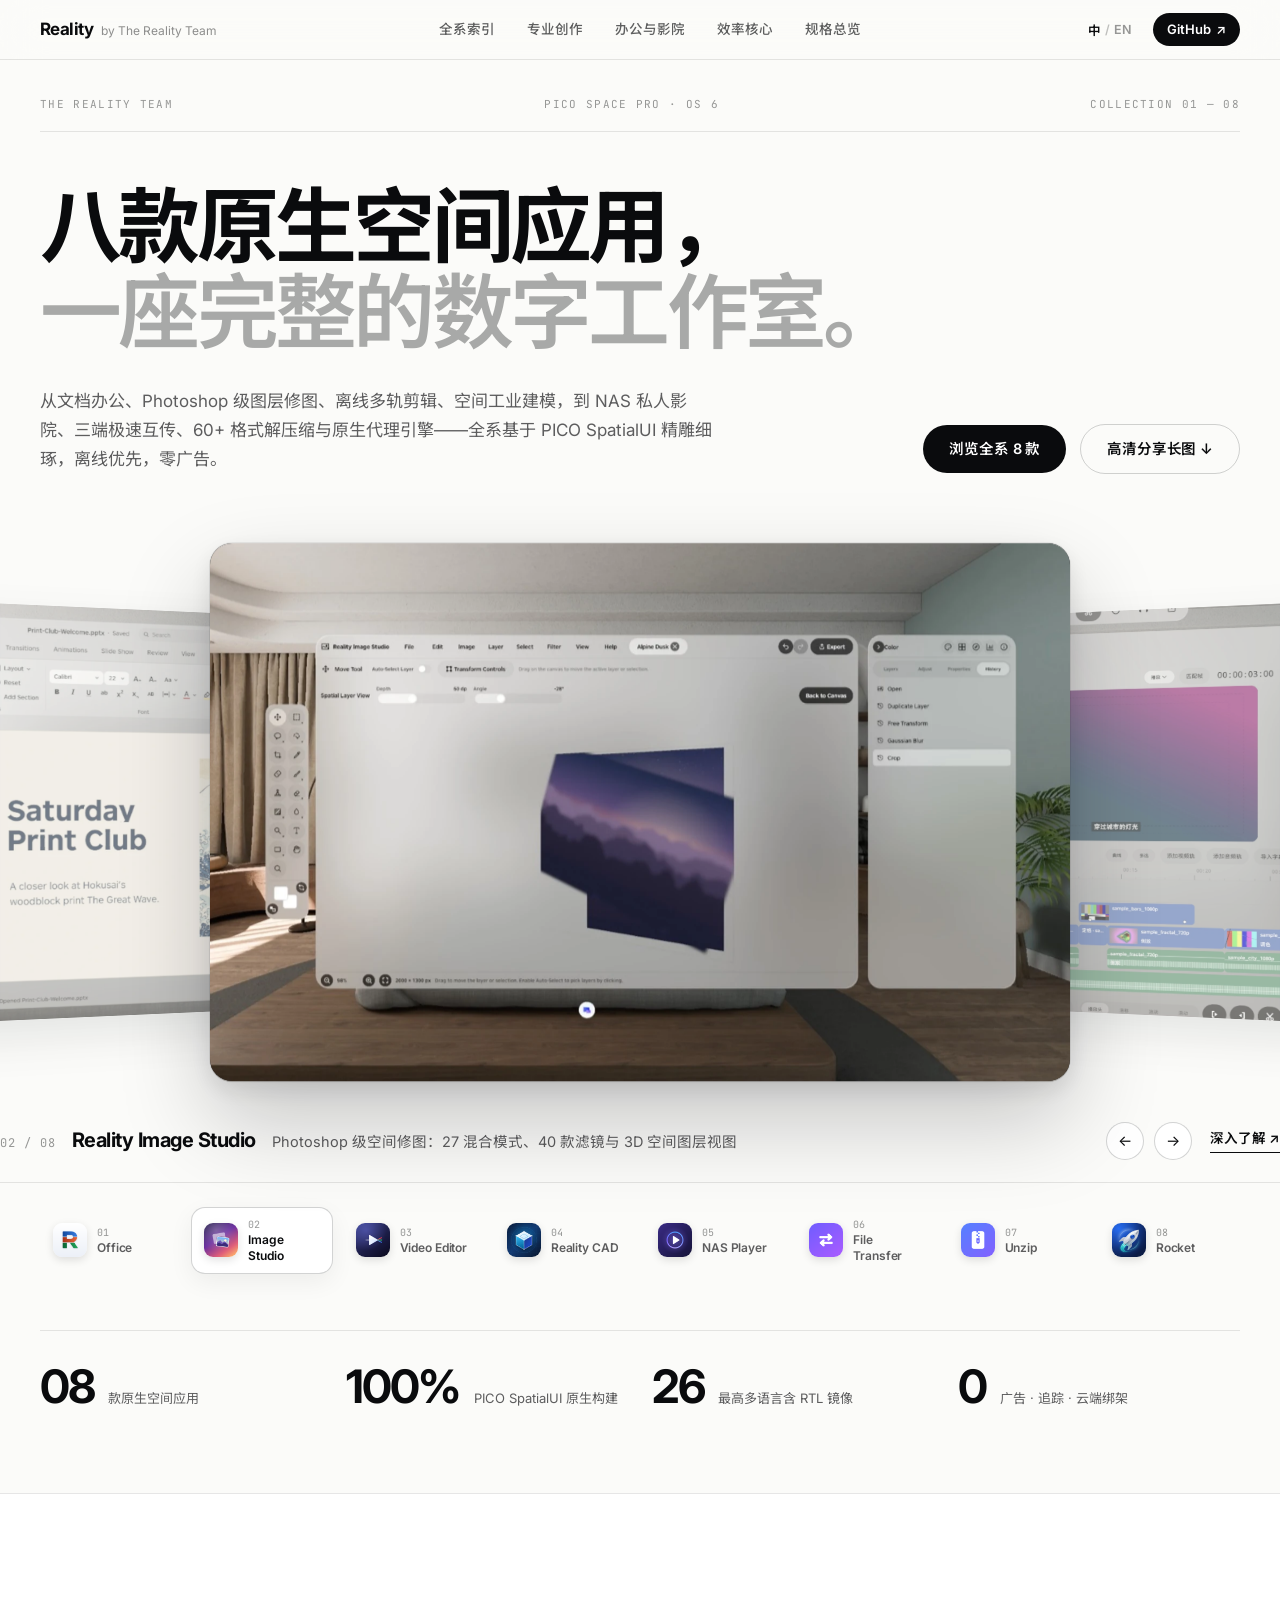
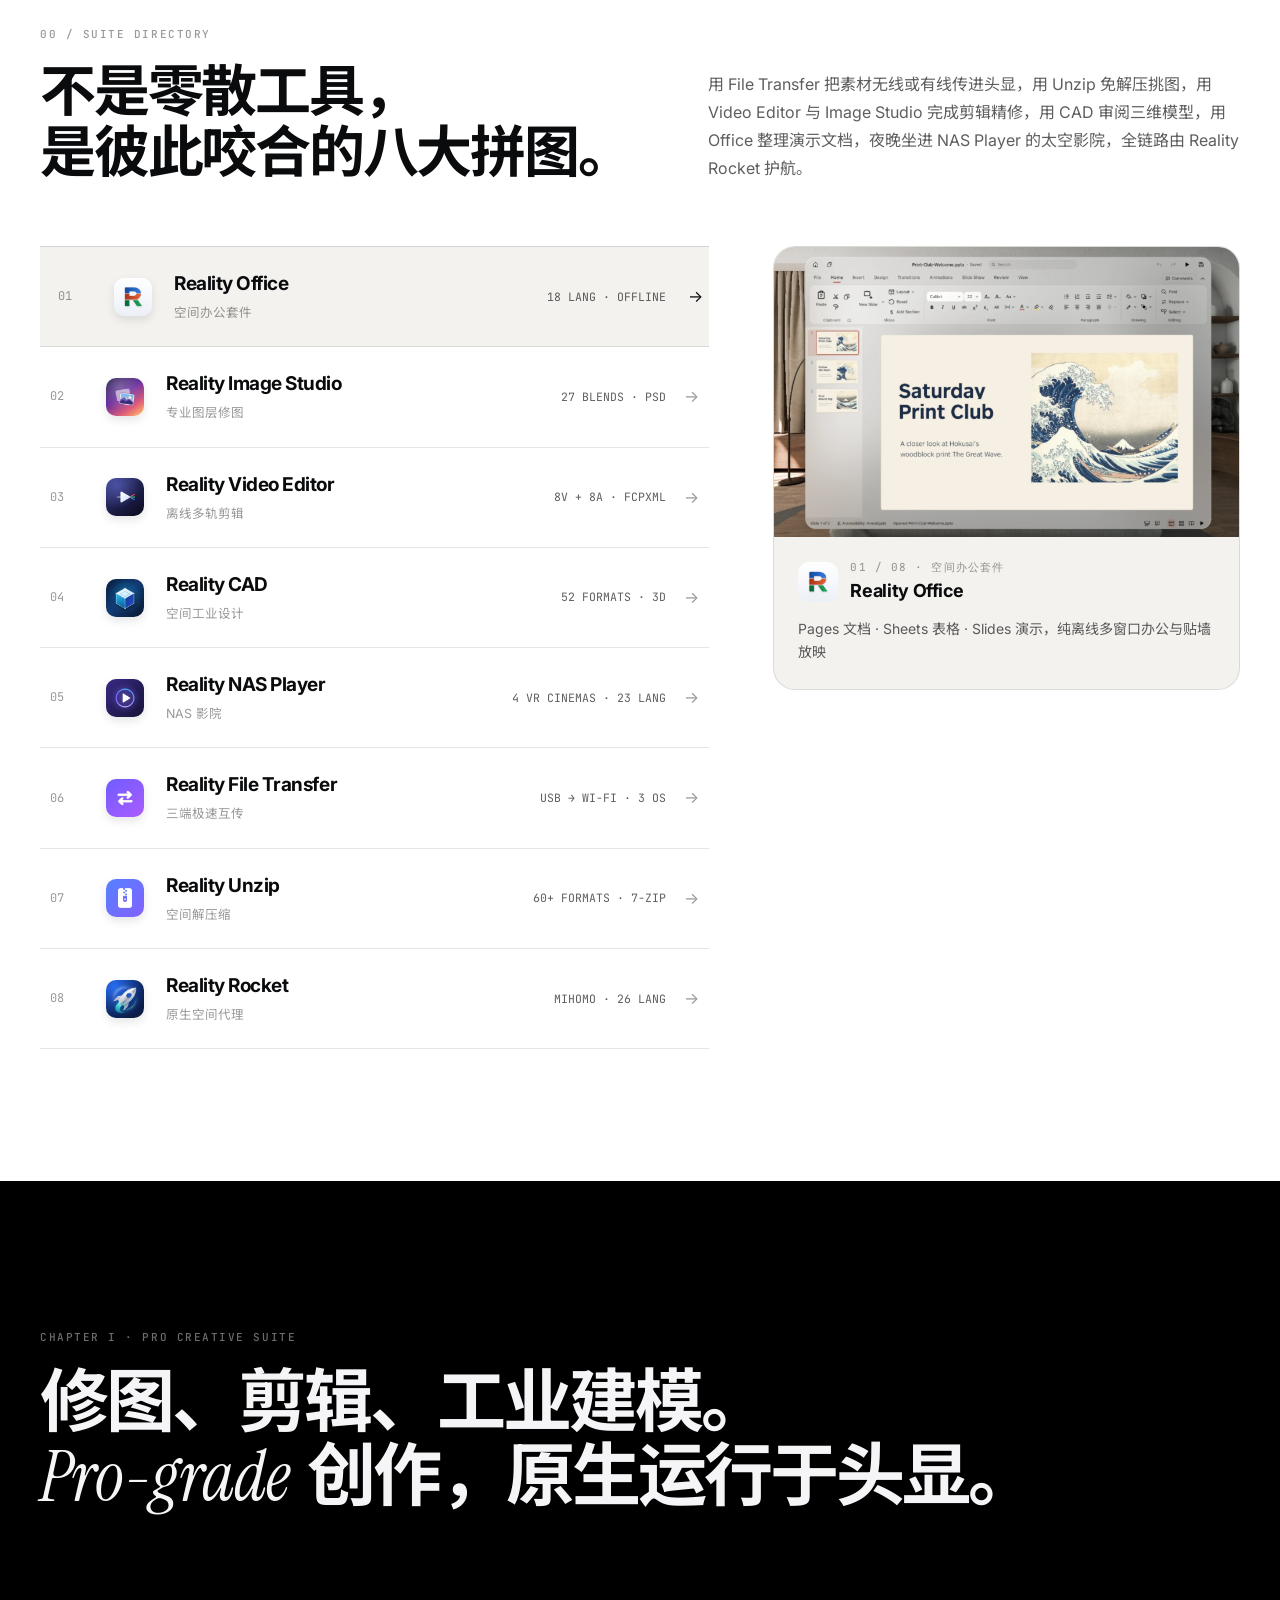
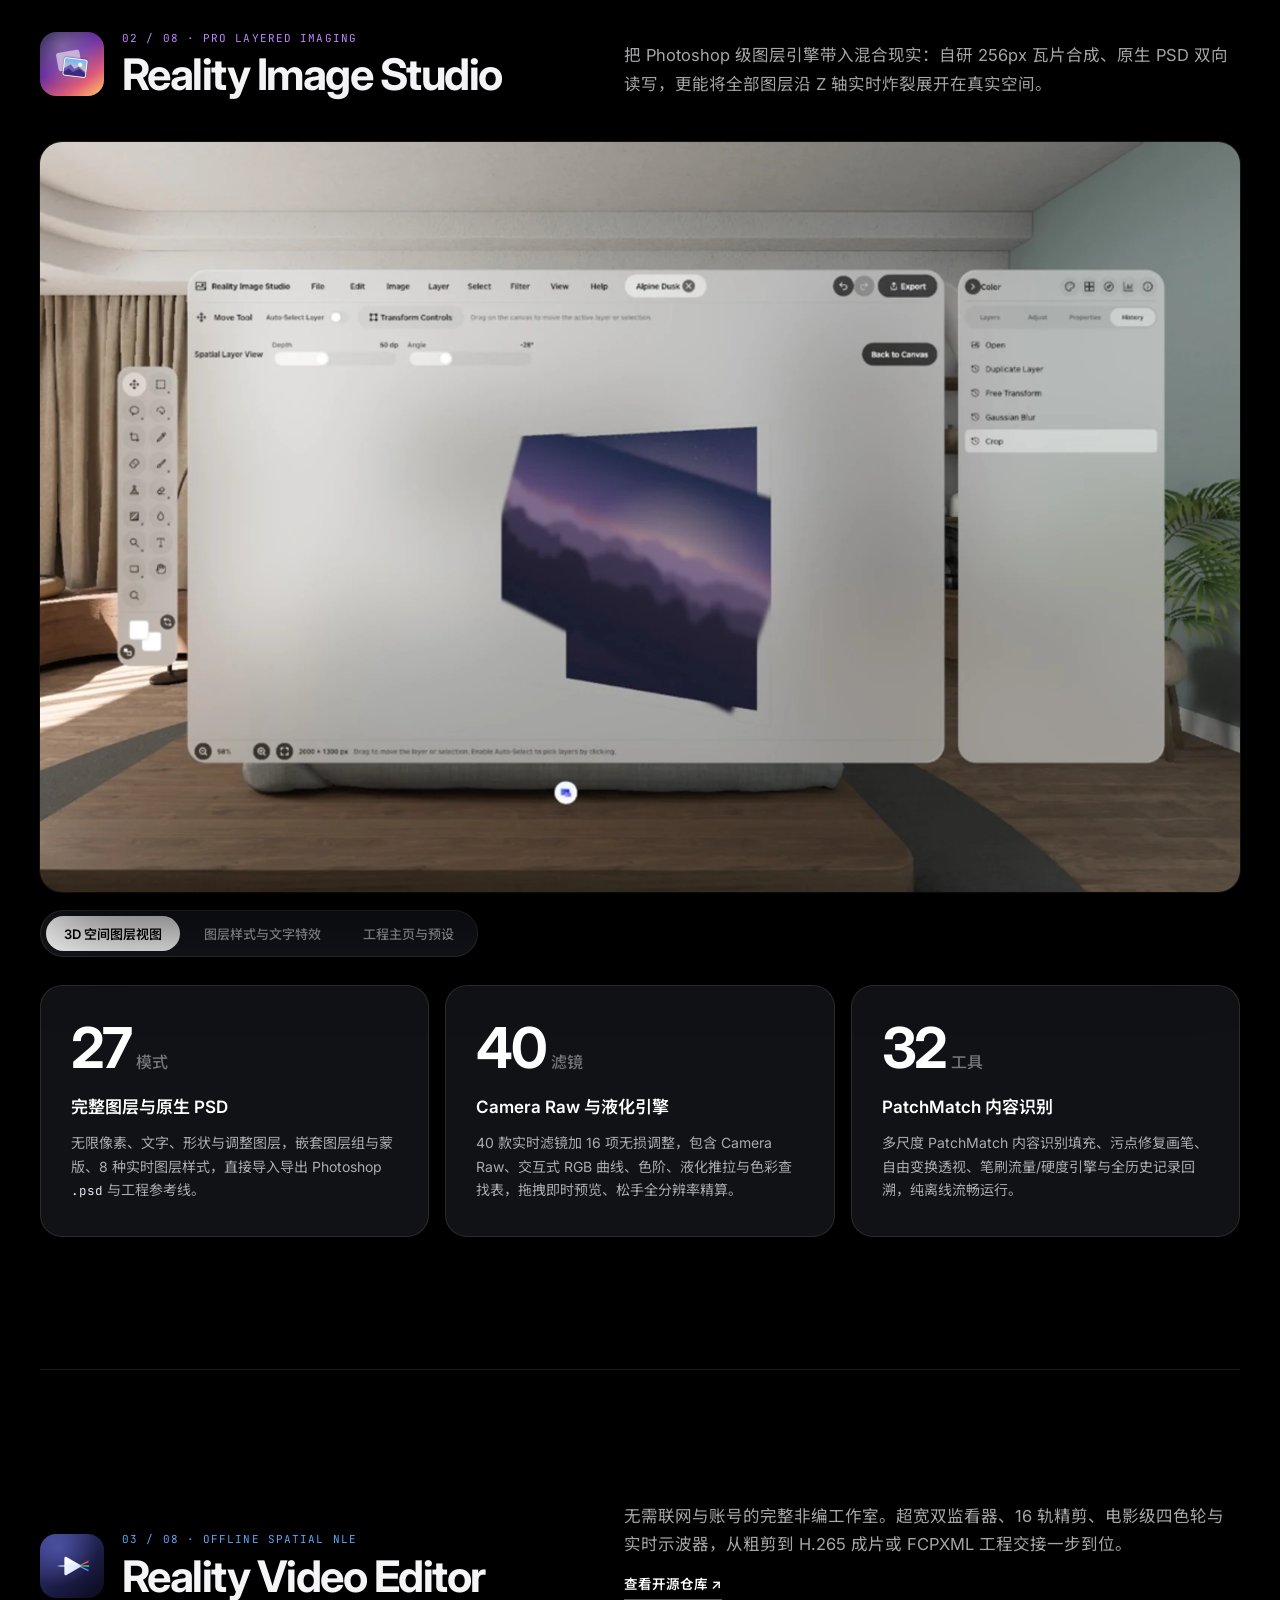
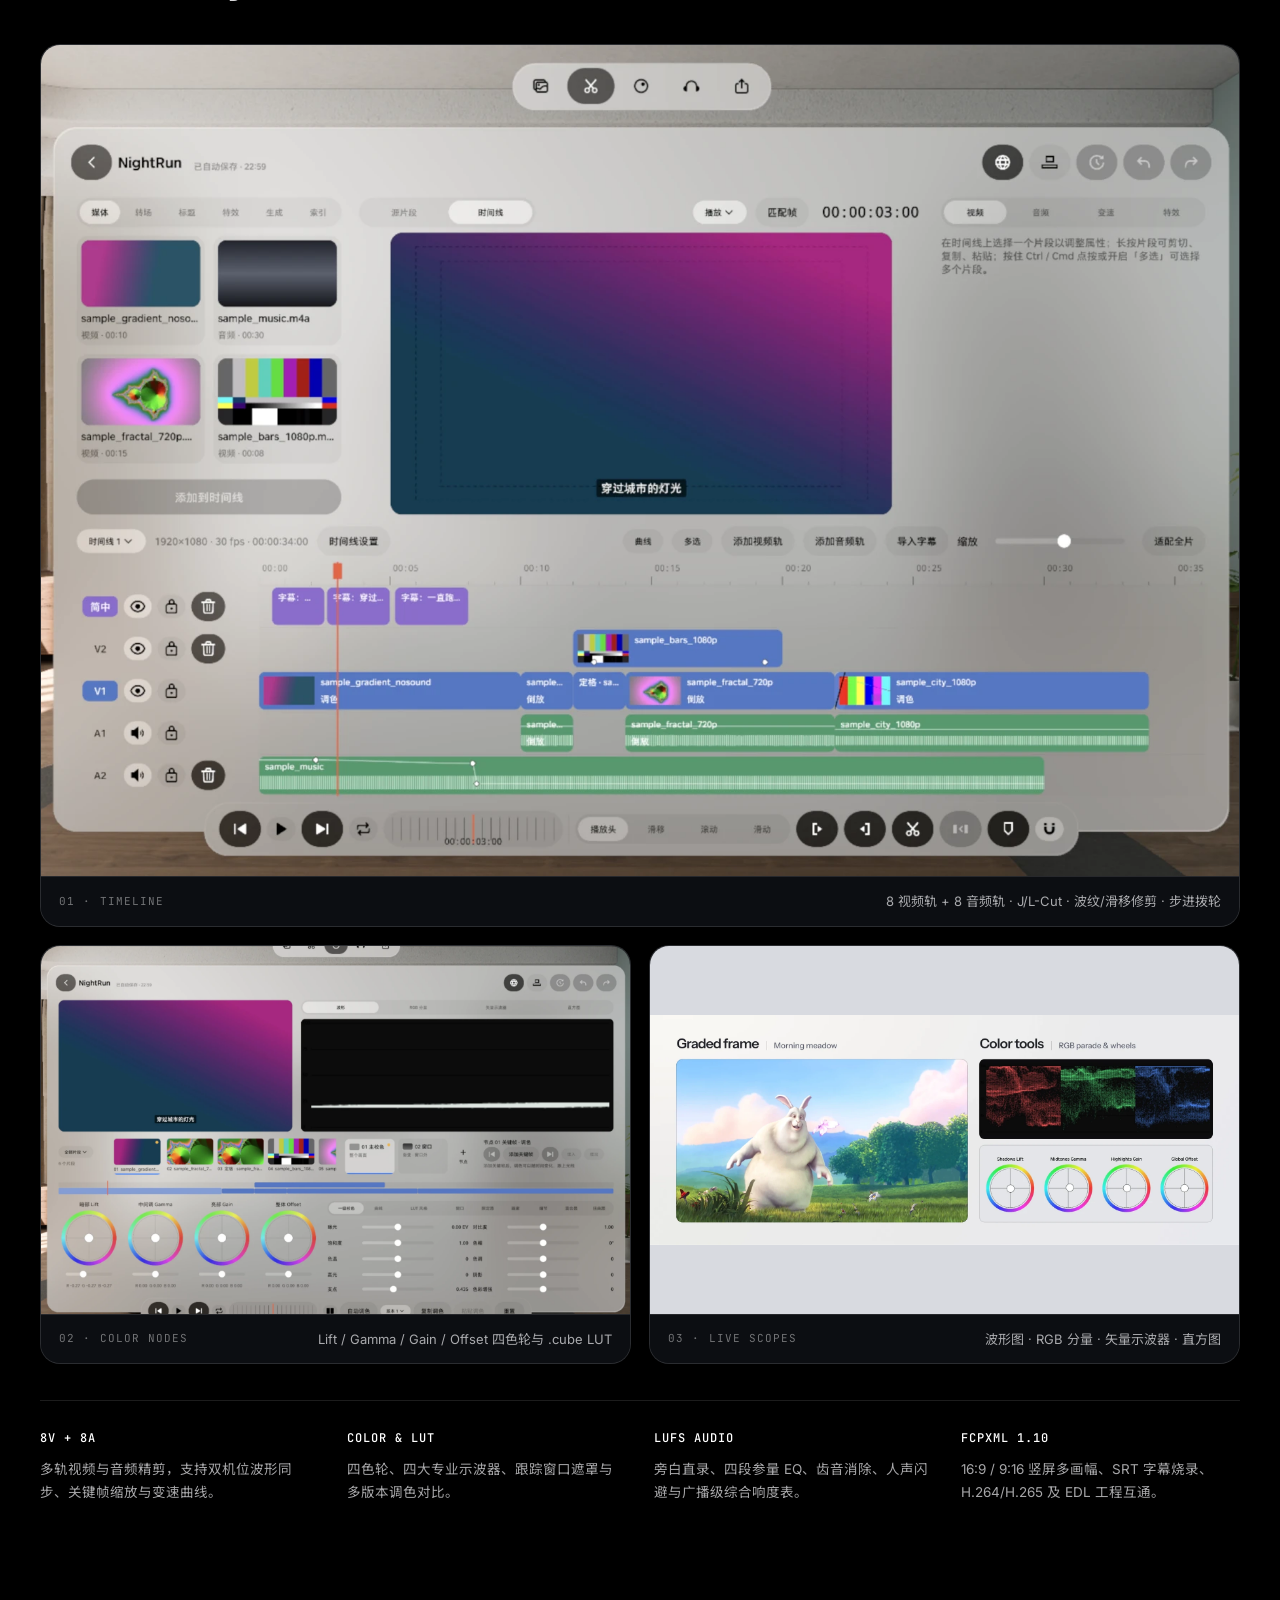
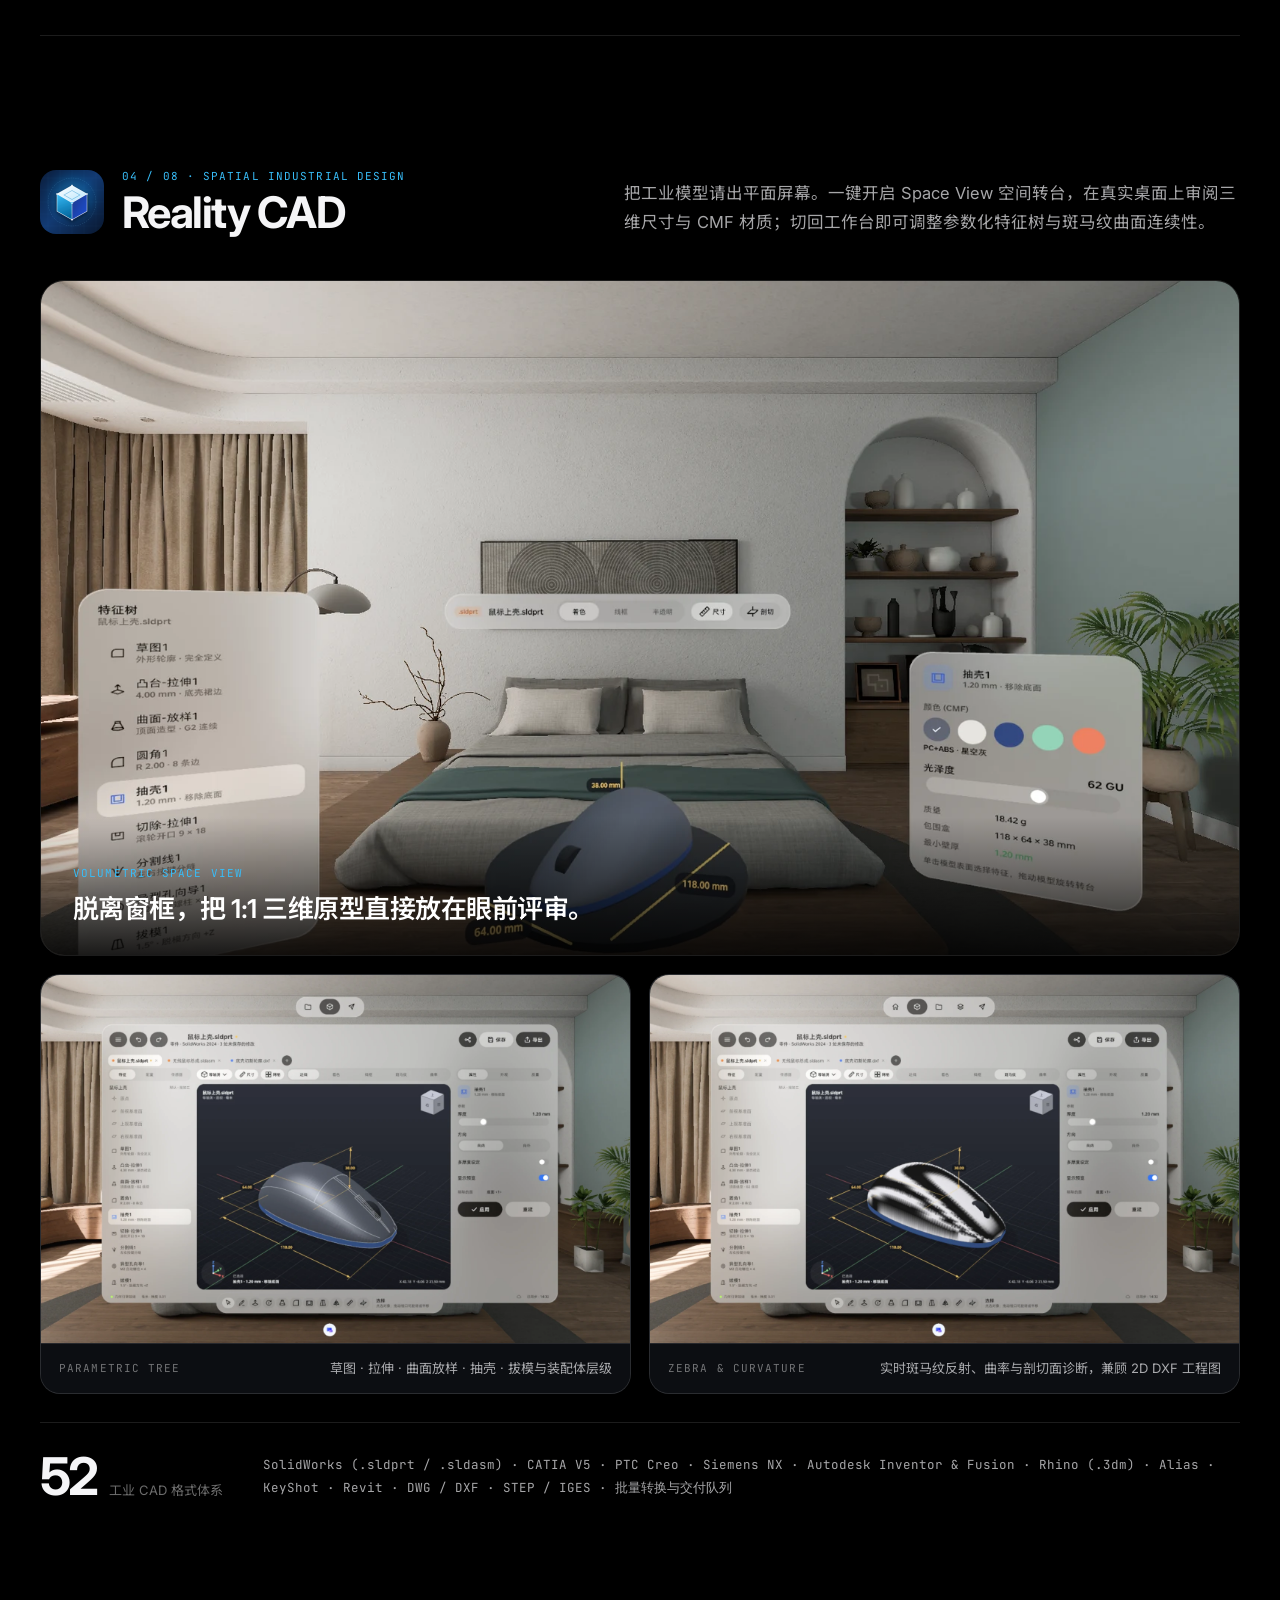
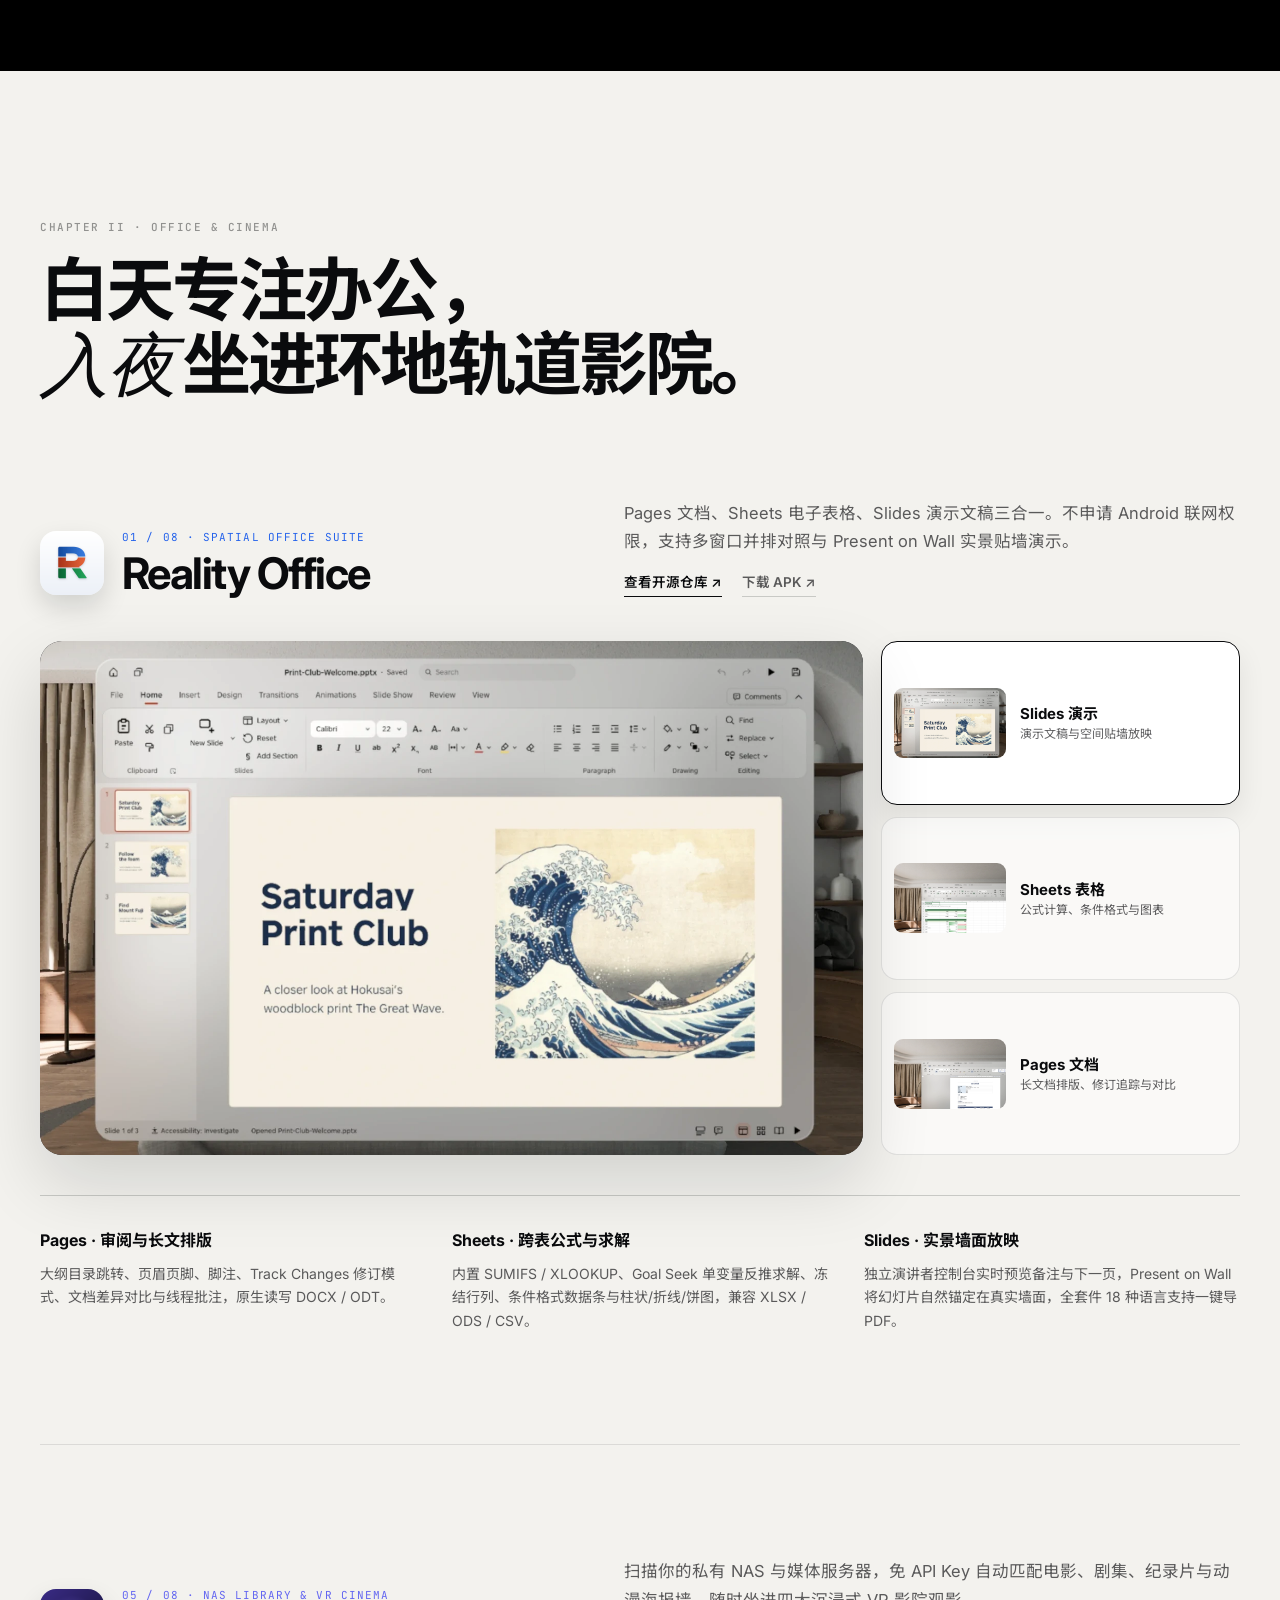
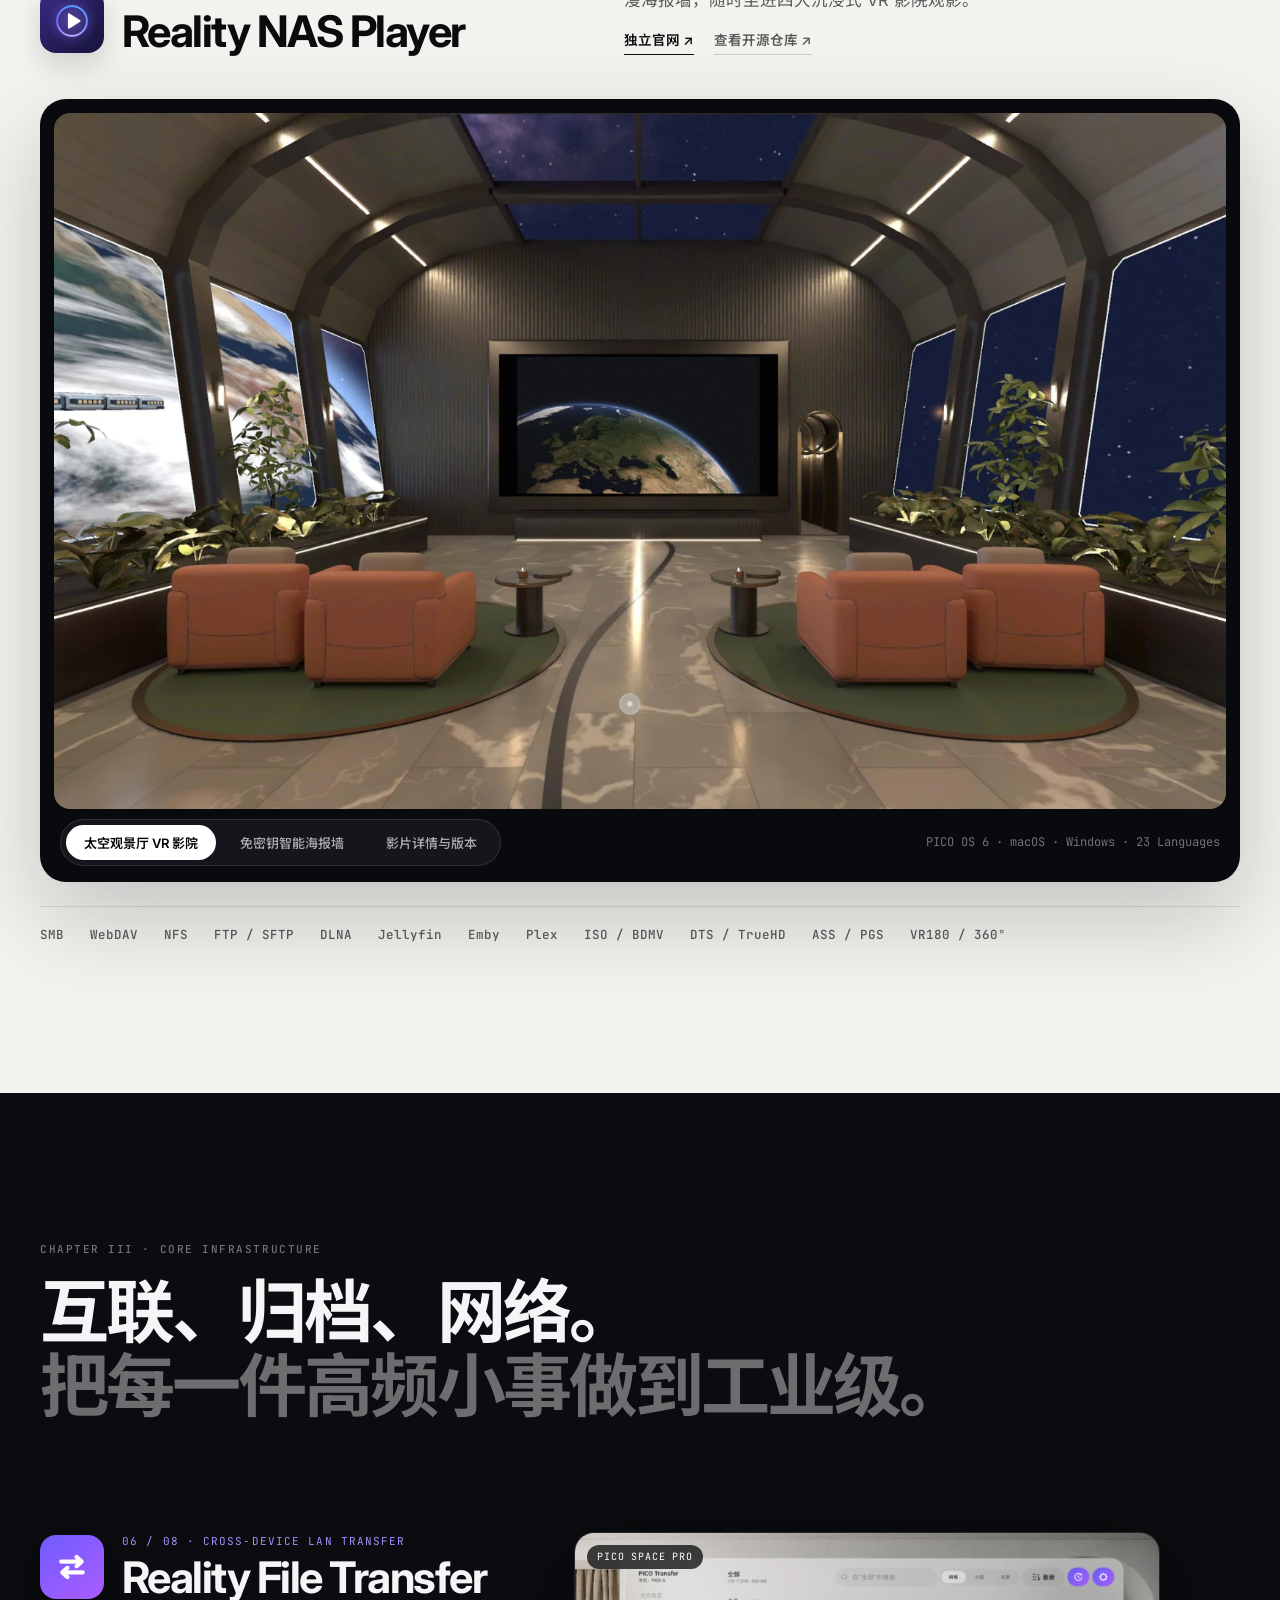
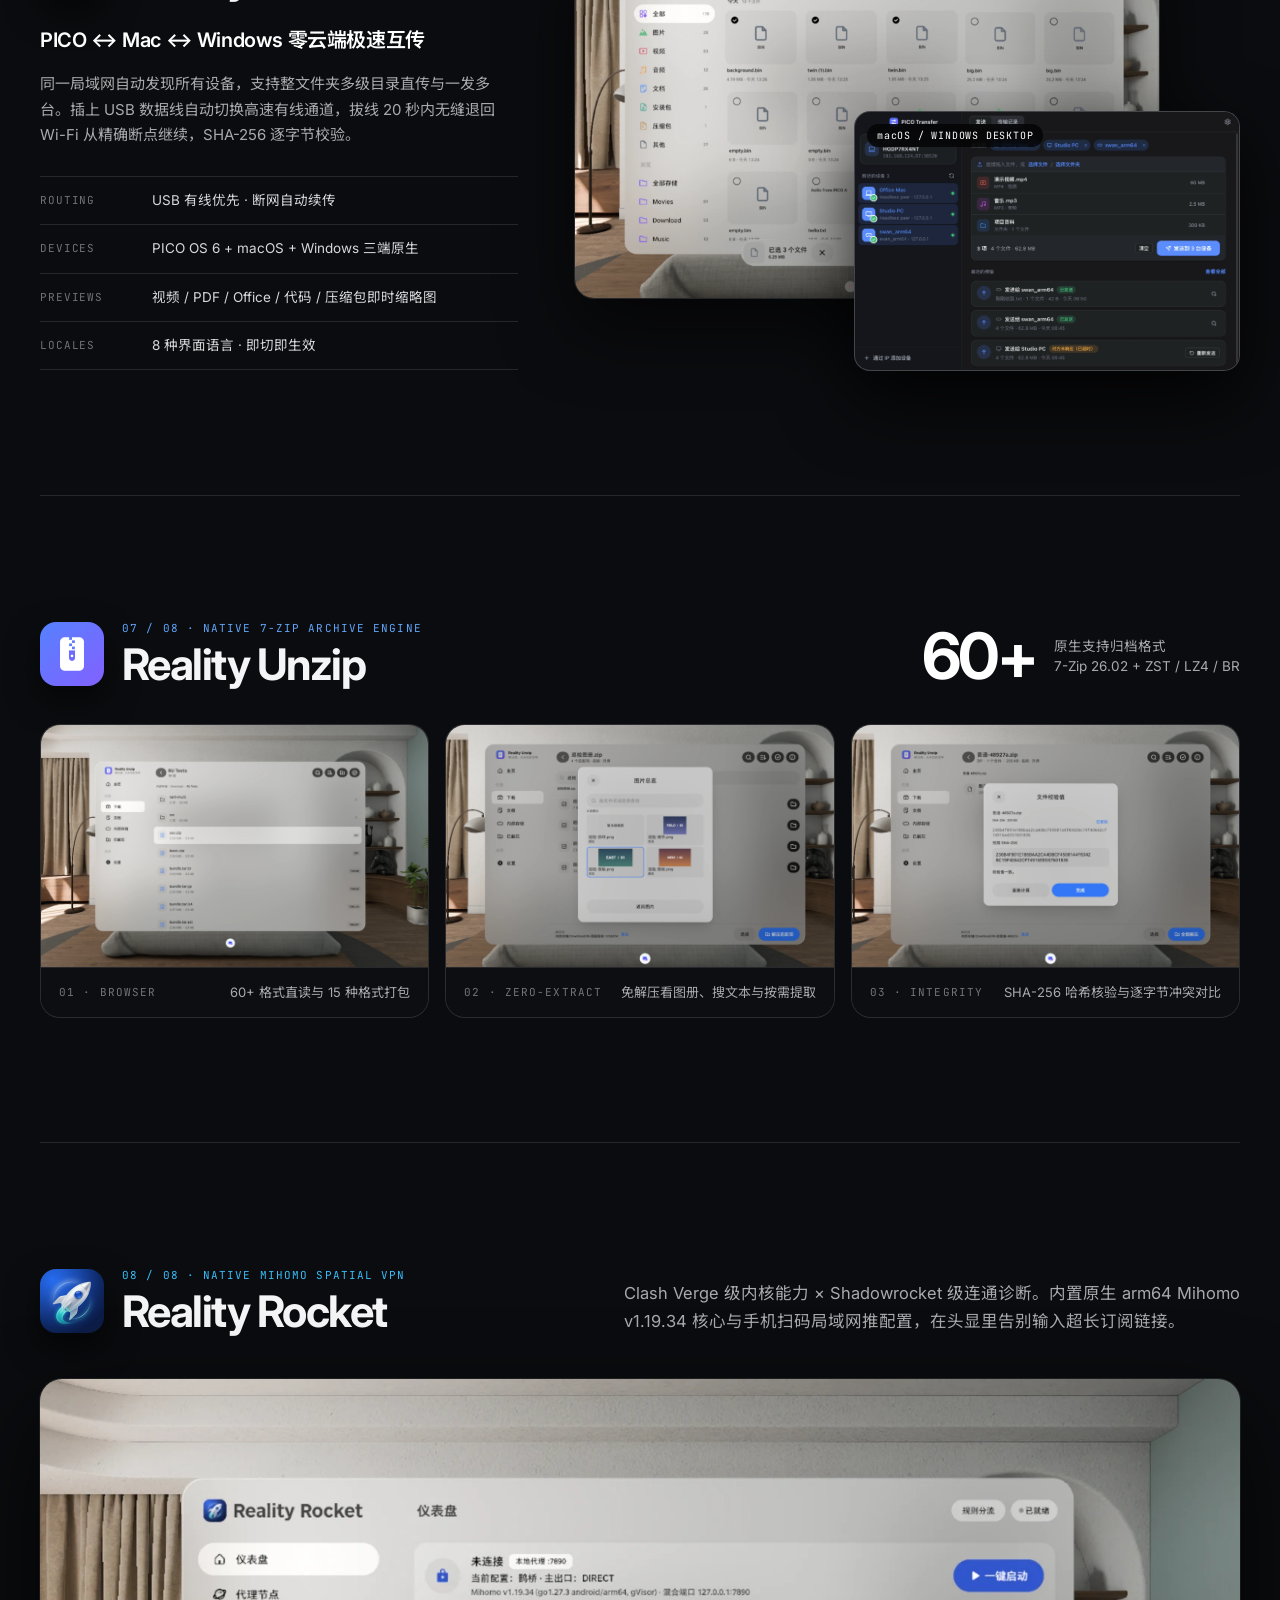
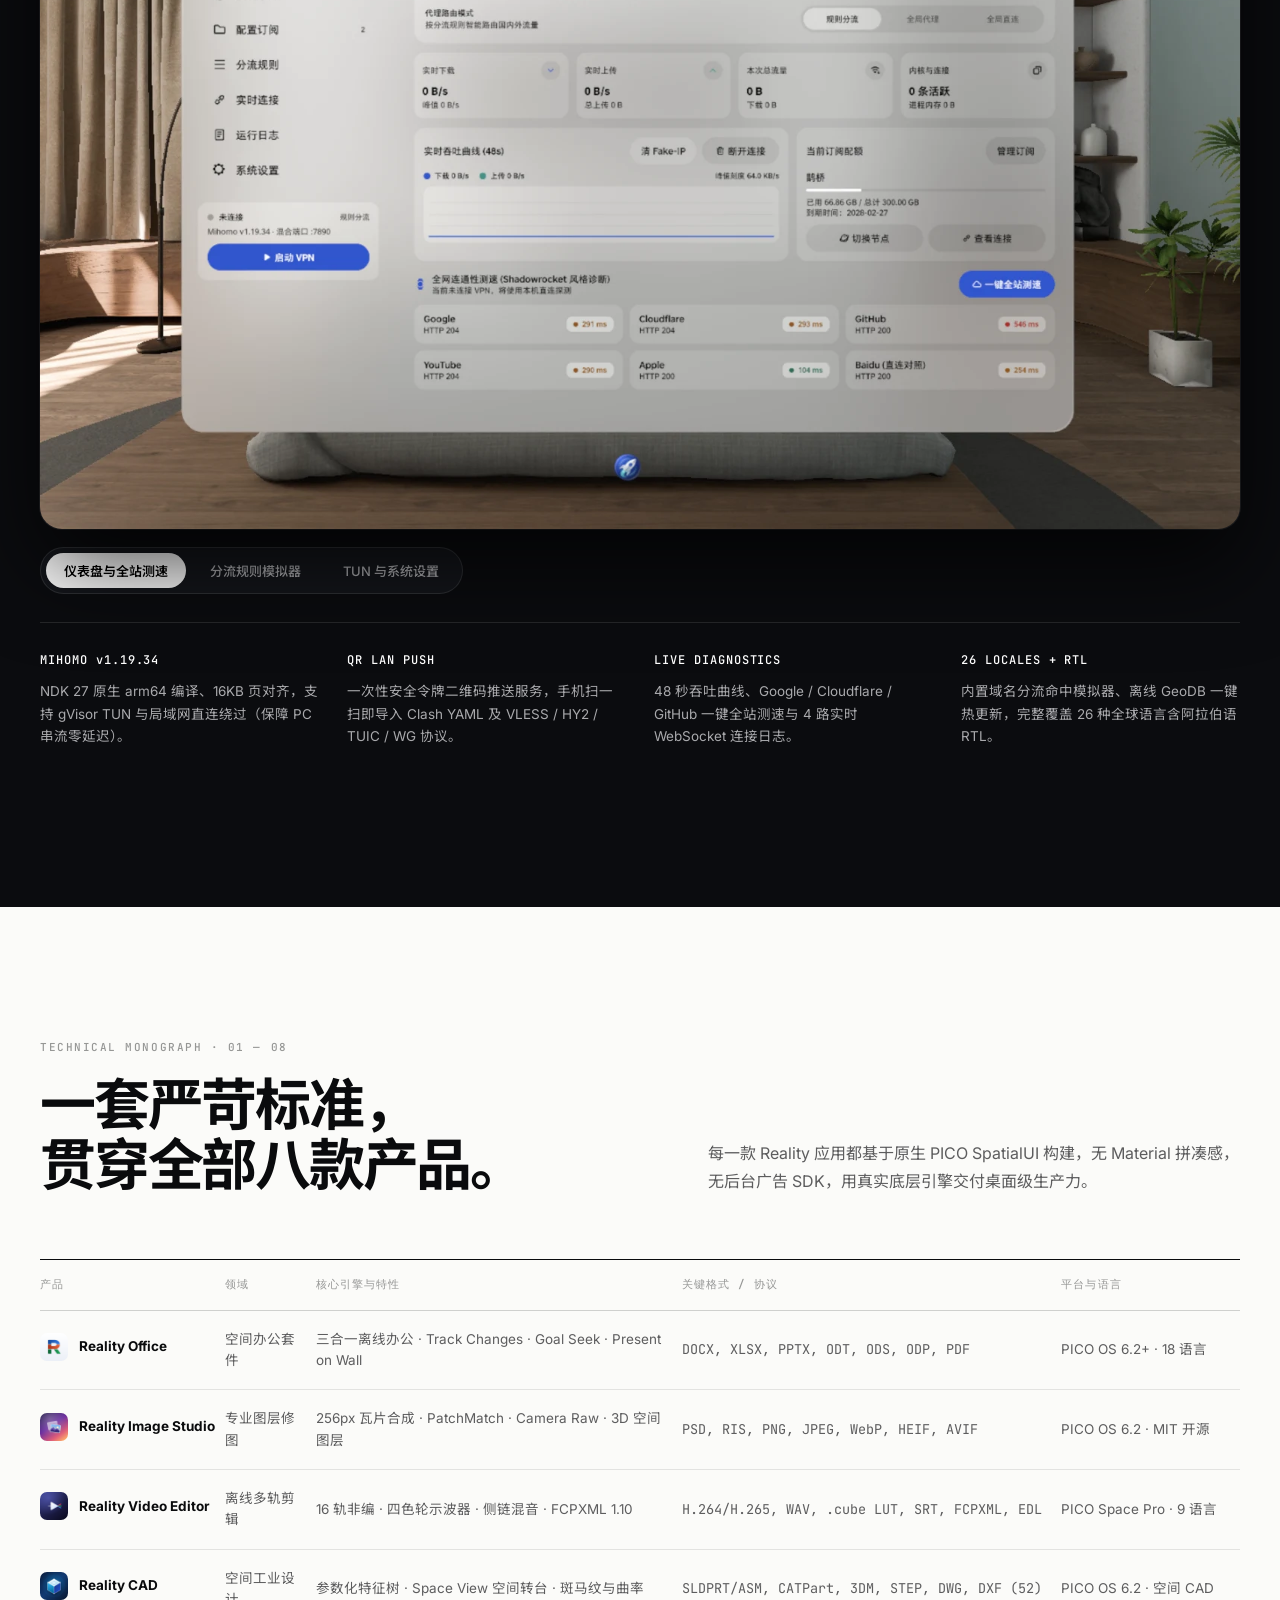
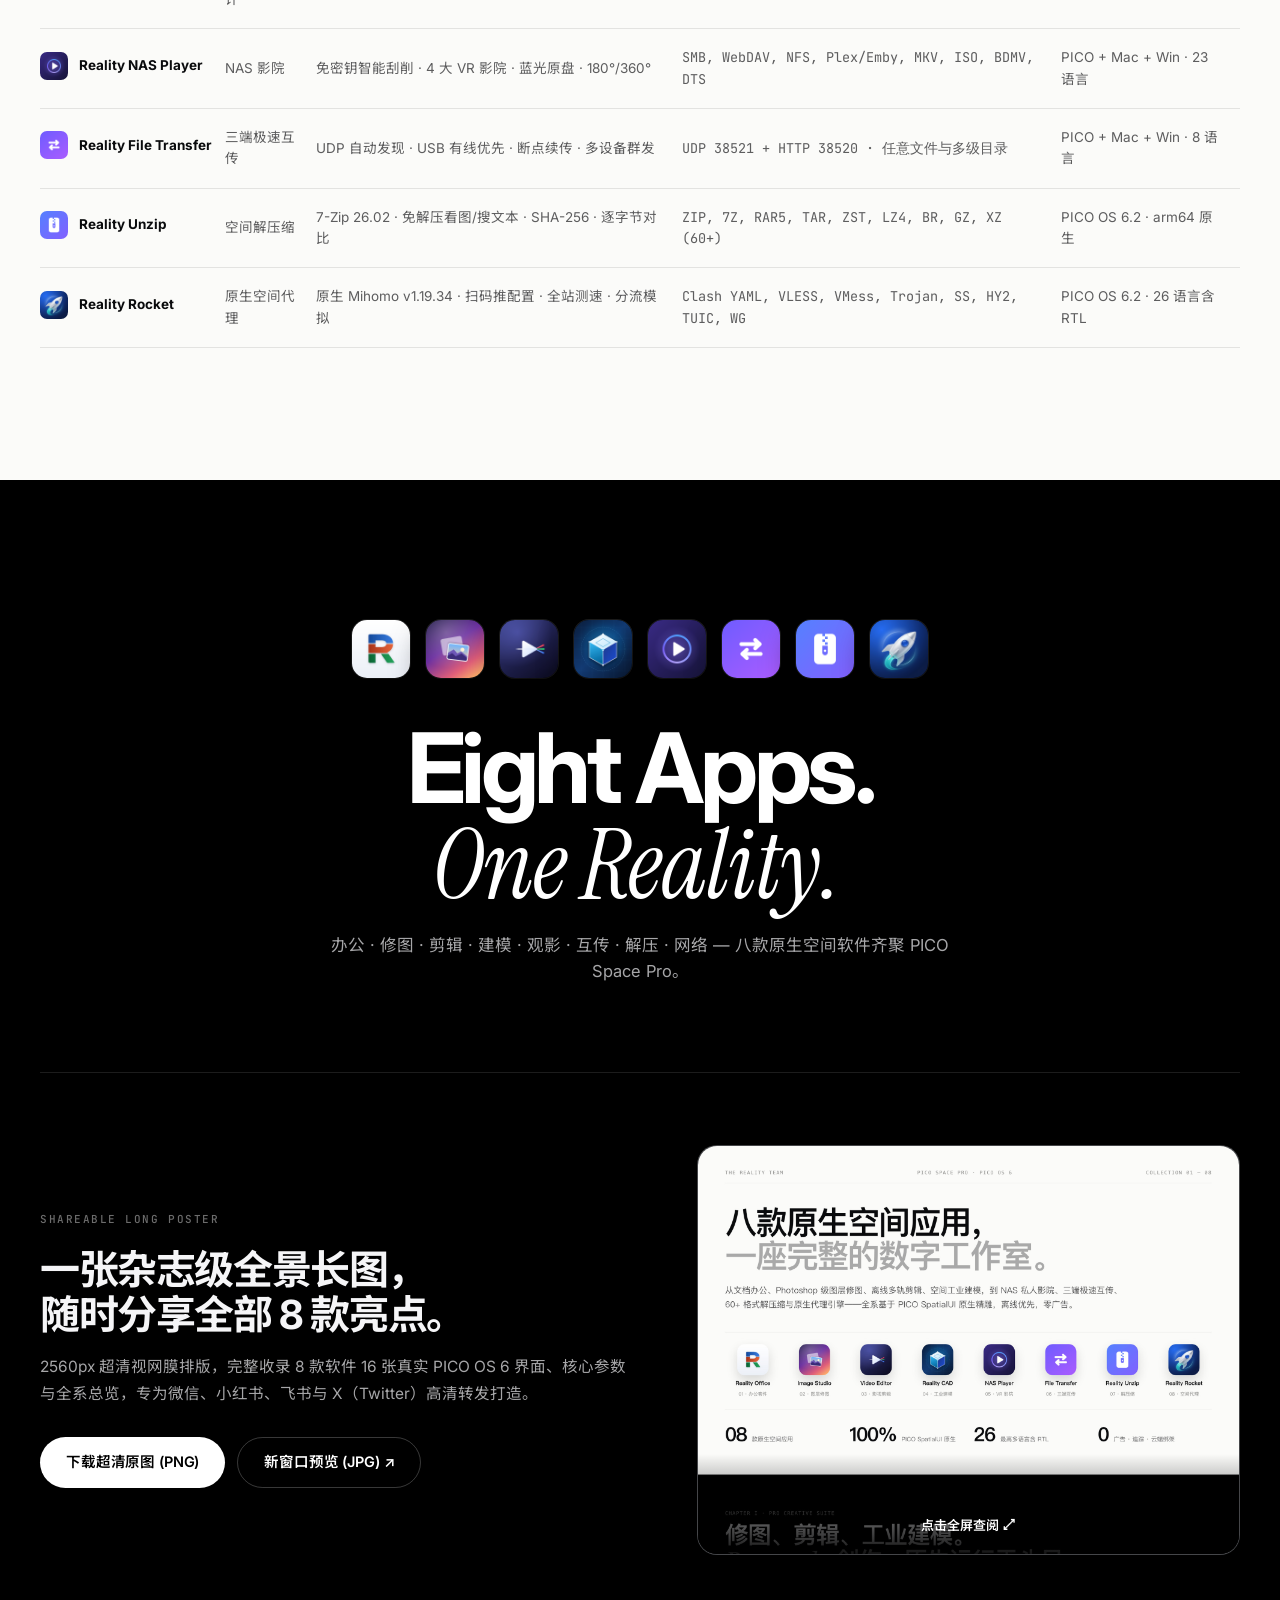
==== commit 1da30a3f: "Redesign Reality Team website and long poster to Apple / Linear / Swiss editorial standard" ====
--- a/index.html
+++ b/index.html
@@ -3,319 +3,676 @@
 <head>
   <meta charset="UTF-8" />
   <meta name="viewport" content="width=device-width, initial-scale=1.0" />
-  <title>The Reality Team — 八款原生空间生产力应用 · PICO Space Pro</title>
-  <meta name="description" content="The Reality Team 专为 PICO Space Pro 与 PICO OS 6 打造的 8 款原生空间生产力软件：Reality Office、Reality Image Studio、Reality Video Editor、Reality CAD、Reality NAS Player、Reality File Transfer、Reality Unzip、Reality Rocket。" />
-  <meta property="og:title" content="The Reality Team — Reality 全系 8 款空间生产力应用" />
-  <meta property="og:description" content="办公、修图、剪辑、工业建模、NAS 影院、三端互传、解压缩与智能代理——一站式重塑 PICO Space Pro 空间计算工作流。" />
-  <meta property="og:type" content="website" />
+  <title>Reality — Eight Native Spatial Apps by The Reality Team</title>
+  <meta name="description" content="The Reality Team 为 PICO Space Pro 打造的 8 款原生空间生产力软件：Reality Office、Reality Image Studio、Reality Video Editor、Reality CAD、Reality NAS Player、Reality File Transfer、Reality Unzip、Reality Rocket。" />
+  <meta property="og:title" content="The Reality Team — Reality 全系 8 款空间生产力软件" />
+  <meta property="og:description" content="八款原生空间应用，一座完整的数字工作室。专为 PICO Space Pro 与 PICO OS 6 打造。" />
+  <meta property="og:image" content="https://jason-jm.github.io/reality-team/poster/reality-series-poster.jpg" />
   <link rel="icon" type="image/png" href="assets/icons/rocket.png" />
   <link rel="preconnect" href="https://fonts.googleapis.com" />
   <link rel="preconnect" href="https://fonts.gstatic.com" crossorigin />
-  <link href="https://fonts.googleapis.com/css2?family=Inter:wght@400;500;600;700;800&family=JetBrains+Mono:wght@400;500;600&family=Noto+Sans+SC:wght@400;500;600;700;900&display=swap" rel="stylesheet" />
+  <link href="https://fonts.googleapis.com/css2?family=Instrument+Serif:ital@0;1&family=Inter:wght@300;400;500;600;700&family=JetBrains+Mono:wght@400;500&family=Noto+Sans+SC:wght@300;400;500;600;700&display=swap" rel="stylesheet" />
   <link rel="stylesheet" href="styles.css" />
 </head>
 <body>
-  <!-- Reading Progress Bar -->
-  <div class="scroll-progress" id="scrollProgress" aria-hidden="true"></div>
-
-  <!-- Top Navigation -->
-  <header class="site-nav" id="siteNav">
+  <!-- Architectural Floating Header -->
+  <header class="nav" id="siteNav">
     <div class="nav-inner">
-      <a href="#top" class="brand-lockup" aria-label="The Reality Team">
-        <span class="brand-mark" aria-hidden="true">
-          <span></span><span></span><span></span><span></span>
-        </span>
-        <span class="brand-text">THE REALITY TEAM</span>
+      <a href="#top" class="wordmark">
+        <span class="wordmark-main">Reality</span>
+        <span class="wordmark-sub">by The Reality Team</span>
       </a>
 
-      <nav class="nav-links" aria-label="Primary Navigation">
-        <a href="#matrix" data-i18n="nav.suite">全系 8 款</a>
-        <a href="#showcase" data-i18n="nav.deepdive">产品详解</a>
-        <a href="#specs" data-i18n="nav.architecture">技术参数</a>
-        <a href="#poster-section" data-i18n="nav.poster">分享长图</a>
+      <nav class="nav-menu" aria-label="Primary">
+        <a href="#index" data-i18n="nav.index">全系索引</a>
+        <a href="#creative" data-i18n="nav.creative">专业创作</a>
+        <a href="#workspace" data-i18n="nav.workspace">办公与影院</a>
+        <a href="#utilities" data-i18n="nav.utilities">效率核心</a>
+        <a href="#monograph" data-i18n="nav.specs">规格总览</a>
       </nav>
 
-      <div class="nav-actions">
-        <button class="lang-toggle" id="langToggle" type="button" aria-label="Switch Language">
-          <span class="lang-opt active" data-lang="zh">中</span>
-          <span class="lang-sep">/</span>
-          <span class="lang-opt" data-lang="en">EN</span>
+      <div class="nav-right">
+        <button class="lang-btn" id="langToggle" type="button" aria-label="Toggle Language">
+          <span class="lang-item active" data-lang="zh">中</span>
+          <span class="lang-slash">/</span>
+          <span class="lang-item" data-lang="en">EN</span>
         </button>
-        <a href="https://github.com/jason-jm" target="_blank" rel="noopener noreferrer" class="nav-cta">
-          <svg width="16" height="16" viewBox="0 0 24 24" fill="currentColor" aria-hidden="true"><path d="M12 .5C5.65.5.5 5.65.5 12c0 5.08 3.29 9.39 7.86 10.91.57.1.78-.25.78-.55v-1.94c-3.2.7-3.87-1.54-3.87-1.54-.52-1.33-1.28-1.68-1.28-1.68-1.05-.72.08-.7.08-.7 1.16.08 1.77 1.19 1.77 1.19 1.03 1.77 2.7 1.26 3.36.96.1-.75.4-1.26.73-1.55-2.55-.29-5.24-1.28-5.24-5.68 0-1.26.45-2.28 1.19-3.09-.12-.29-.52-1.46.11-3.05 0 0 .97-.31 3.18 1.18a11.1 11.1 0 0 1 5.79 0c2.21-1.49 3.18-1.18 3.18-1.18.63 1.59.23 2.76.11 3.05.74.81 1.19 1.83 1.19 3.09 0 4.41-2.69 5.39-5.25 5.67.41.36.78 1.06.78 2.13v3.16c0 .31.21.66.79.55A11.51 11.51 0 0 0 23.5 12C23.5 5.65 18.35.5 12 .5z"/></svg>
+        <a href="https://github.com/jason-jm" target="_blank" rel="noopener noreferrer" class="nav-gh">
           <span>GitHub</span>
+          <span aria-hidden="true">↗</span>
         </a>
       </div>
     </div>
   </header>
 
   <main id="top">
-    <!-- =========================================================
-         ACT I · HERO — EIGHT APPS, ONE SPATIAL ECOSYSTEM
-    ========================================================== -->
-    <section class="hero" id="hero">
-      <div class="hero-ambient" id="heroAmbient" aria-hidden="true"></div>
-      <div class="hero-grid-bg" aria-hidden="true"></div>
-
-      <div class="container hero-container">
-        <div class="hero-head">
-          <div class="eyebrow-pill">
-            <span class="pulse-dot"></span>
-            <span data-i18n="hero.eyebrow">THE REALITY TEAM · 专为 PICO SPACE PRO 与 PICO OS 6 打造</span>
-          </div>
-
-          <h1 class="hero-title" data-i18n-html="hero.title">
-            <span class="hero-num">8</span> 款原生空间应用，<br />一套完整生产力生态。
+    <!-- ===============================================================
+         ACT I · LUMINOUS GALLERY HERO & INTERACTIVE 3D SPATIAL STAGE
+         Benchmarked against Apple Vision Pro + Swiss Architectural Grid
+    ================================================================ -->
+    <section class="hero">
+      <div class="wrap">
+        <div class="coord-bar">
+          <span>THE REALITY TEAM</span>
+          <span class="coord-mid">PICO SPACE PRO · OS 6</span>
+          <span>COLLECTION 01 — 08</span>
+        </div>
+
+        <div class="hero-copy">
+          <h1 class="hero-display" data-i18n-html="hero.title">
+            八款原生空间应用，<br />
+            <span class="muted">一座完整的数字工作室。</span>
           </h1>
-
-          <p class="hero-subtitle" data-i18n="hero.subtitle">
-            从文档办公、专业图层修图、离线多轨剪辑、空间工业建模，到 NAS 私人影院、三端极速互传、60+ 格式解压缩与原生代理引擎——全系基于 PICO SpatialUI 原生打造，离线优先、零广告、覆盖空间计算每一个高频场景。
+          <div class="hero-subrow">
+            <p class="hero-lead" data-i18n="hero.lead">
+              从文档办公、Photoshop 级图层修图、离线多轨剪辑、空间工业建模，到 NAS 私人影院、三端极速互传、60+ 格式解压缩与原生代理引擎——全系基于 PICO SpatialUI 精雕细琢，离线优先，零广告。
+            </p>
+            <div class="hero-actions">
+              <a href="#index" class="action-solid" data-i18n="hero.ctaPrimary">浏览全系 8 款</a>
+              <a href="#poster" class="action-line" data-i18n="hero.ctaSecondary">高清分享长图 ↓</a>
+            </div>
+          </div>
+        </div>
+      </div>
+
+      <!-- Interactive 3D Spatial Carousel Stage (No boxy wrapper — floating in open gallery space) -->
+      <div class="spatial-theatre" id="spatialTheatre">
+        <div class="theatre-stage" id="theatreStage" aria-live="polite"></div>
+
+        <div class="wrap theatre-controls">
+          <div class="theatre-meta">
+            <span class="mono-num" id="heroNum">01 / 08</span>
+            <span class="theatre-title" id="heroAppName">Reality Office</span>
+            <span class="theatre-desc" id="heroAppLine">Pages 文档 · Sheets 表格 · Slides 演示，纯离线多窗口办公</span>
+          </div>
+          <div class="theatre-nav-btns">
+            <button type="button" class="circle-btn" id="heroPrev" aria-label="Previous App">←</button>
+            <button type="button" class="circle-btn" id="heroNext" aria-label="Next App">→</button>
+            <a href="#app-office" class="text-jump" id="heroDeepLink" data-i18n="common.explore">深入了解 ↗</a>
+          </div>
+        </div>
+
+        <!-- Tactile 8-Icon Floating Dock -->
+        <div class="wrap">
+          <div class="dock-rail" id="heroDock" role="tablist" aria-label="Switch Reality App"></div>
+        </div>
+      </div>
+
+      <!-- Architectural Figure Strip -->
+      <div class="wrap">
+        <div class="figure-strip">
+          <div class="figure-cell">
+            <span class="figure-val">08</span>
+            <span class="figure-lbl" data-i18n="stat.apps">款原生空间应用</span>
+          </div>
+          <div class="figure-cell">
+            <span class="figure-val">100%</span>
+            <span class="figure-lbl" data-i18n="stat.ui">PICO SpatialUI 原生构建</span>
+          </div>
+          <div class="figure-cell">
+            <span class="figure-val">26</span>
+            <span class="figure-lbl" data-i18n="stat.lang">最高多语言含 RTL 镜像</span>
+          </div>
+          <div class="figure-cell">
+            <span class="figure-val">0</span>
+            <span class="figure-lbl" data-i18n="stat.zero">广告 · 追踪 · 云端绑架</span>
+          </div>
+        </div>
+      </div>
+    </section>
+
+    <!-- ===============================================================
+         ACT II · INTERACTIVE SWISS SPECIMEN INDEX (01 — 08)
+         Inspired by Teenage Engineering / Swiss Editorial Catalogue
+    ================================================================ -->
+    <section class="index-section" id="index">
+      <div class="wrap">
+        <div class="editorial-header">
+          <span class="eyebrow" data-i18n="index.eyebrow">00 / SUITE DIRECTORY</span>
+          <div class="editorial-split">
+            <h2 class="section-h2" data-i18n-html="index.title">不是零散工具，<br />是彼此咬合的八大拼图。</h2>
+            <p class="section-intro" data-i18n="index.intro">
+              用 File Transfer 把素材无线或有线传进头显，用 Unzip 免解压挑图，用 Video Editor 与 Image Studio 完成剪辑精修，用 CAD 审阅三维模型，用 Office 整理演示文档，夜晚坐进 NAS Player 的太空影院，全链路由 Reality Rocket 护航。
+            </p>
+          </div>
+        </div>
+
+        <div class="index-layout">
+          <div class="index-rows" id="indexRows"></div>
+          <aside class="index-preview-col" aria-hidden="true">
+            <div class="index-sticky-frame">
+              <div class="index-preview-media">
+                <img id="indexPreviewImg" src="assets/shots/office-1.webp" alt="" />
+              </div>
+              <div class="index-preview-foot">
+                <div class="index-preview-head">
+                  <img id="indexPreviewIcon" src="assets/icons/office.png" alt="" />
+                  <div>
+                    <div class="mono-sm" id="indexPreviewNum">01 / 08</div>
+                    <div class="index-preview-title" id="indexPreviewTitle">Reality Office</div>
+                  </div>
+                </div>
+                <p class="index-preview-copy" id="indexPreviewCopy"></p>
+              </div>
+            </div>
+          </aside>
+        </div>
+      </div>
+    </section>
+
+    <!-- ===============================================================
+         ACT III · PITCH-BLACK PRO CREATIVE STUDIO
+         02 Image Studio · 03 Video Editor · 04 Reality CAD
+         Benchmarked against Apple Pro Apps & Linear Dark Studio
+    ================================================================ -->
+    <section class="dark-theatre" id="creative">
+      <div class="wrap">
+        <div class="chapter-prelude">
+          <span class="eyebrow dark" data-i18n="creative.eyebrow">CHAPTER I · PRO CREATIVE SUITE</span>
+          <h2 class="prelude-h2" data-i18n-html="creative.title">
+            修图、剪辑、工业建模。<br />
+            <span class="serif-italic">Pro-grade</span> 创作，原生运行于头显。
+          </h2>
+        </div>
+
+        <!-- 02 · REALITY IMAGE STUDIO — Full-Bleed Centerpiece + Sculptural 3-Tile Bento -->
+        <article class="studio-feature" id="app-image">
+          <div class="feature-top">
+            <div class="feature-id">
+              <img src="assets/icons/image.png" alt="Reality Image Studio" class="app-badge-icon" />
+              <div>
+                <div class="mono-sm accent-orchid">02 / 08 · PRO LAYERED IMAGING</div>
+                <h3 class="feature-h3">Reality Image Studio</h3>
+              </div>
+            </div>
+            <p class="feature-lead" data-i18n="image.lead">
+              把 Photoshop 级图层引擎带入混合现实：自研 256px 瓦片合成、原生 PSD 双向读写，更能将全部图层沿 Z 轴实时炸裂展开在真实空间。
+            </p>
+          </div>
+
+          <div class="hero-media-stage" data-gallery="image">
+            <div class="media-canvas dark-canvas">
+              <img id="img-image" src="assets/shots/image-1.webp" alt="Reality Image Studio Spatial Layer View" />
+              <button class="expand-btn" data-zoom-app="image" type="button" aria-label="Zoom">⤢</button>
+            </div>
+            <div class="segmented-bar dark" data-tabs="image"></div>
+          </div>
+
+          <div class="bento-3 dark-bento">
+            <div class="bento-tile">
+              <div class="bento-metric">27<span class="unit">模式</span></div>
+              <h4 data-i18n="image.b1Title">完整图层与原生 PSD</h4>
+              <p data-i18n-html="image.b1Desc">无限像素、文字、形状与调整图层，嵌套图层组与蒙版、8 种实时图层样式，直接导入导出 Photoshop <code>.psd</code> 与工程参考线。</p>
+            </div>
+            <div class="bento-tile">
+              <div class="bento-metric">40<span class="unit">滤镜</span></div>
+              <h4 data-i18n="image.b2Title">Camera Raw 与液化引擎</h4>
+              <p data-i18n="image.b2Desc">40 款实时滤镜加 16 项无损调整，包含 Camera Raw、交互式 RGB 曲线、色阶、液化推拉与色彩查找表，拖拽即时预览、松手全分辨率精算。</p>
+            </div>
+            <div class="bento-tile">
+              <div class="bento-metric">32<span class="unit">工具</span></div>
+              <h4 data-i18n="image.b3Title">PatchMatch 内容识别</h4>
+              <p data-i18n="image.b3Desc">多尺度 PatchMatch 内容识别填充、污点修复画笔、自由变换透视、笔刷流量/硬度引擎与全历史记录回溯，纯离线流畅运行。</p>
+            </div>
+          </div>
+        </article>
+
+        <hr class="dark-rule" />
+
+        <!-- 03 · REALITY VIDEO EDITOR — Dual-Monitor Cinema Spread + Glowing Scopes -->
+        <article class="studio-feature" id="app-video">
+          <div class="feature-top">
+            <div class="feature-id">
+              <img src="assets/icons/video.png" alt="Reality Video Editor" class="app-badge-icon" />
+              <div>
+                <div class="mono-sm accent-sky">03 / 08 · OFFLINE SPATIAL NLE</div>
+                <h3 class="feature-h3">Reality Video Editor</h3>
+              </div>
+            </div>
+            <div class="feature-right-stack">
+              <p class="feature-lead" data-i18n="video.lead">
+                无需联网与账号的完整非编工作室。超宽双监看器、16 轨精剪、电影级四色轮与实时示波器，从粗剪到 H.265 成片或 FCPXML 工程交接一步到位。
+              </p>
+              <a href="https://github.com/jason-jm/reality-video-editor" target="_blank" rel="noopener noreferrer" class="dark-ext-link" data-i18n="common.viewGithub">查看开源仓库 ↗</a>
+            </div>
+          </div>
+
+          <div class="cinema-stack">
+            <figure class="cinema-card hero-wide" data-zoom-src="assets/shots/video-1.webp" data-zoom-cap="Reality Video Editor · 多轨时间线与精准步进拨轮">
+              <img src="assets/shots/video-1.webp" alt="Reality Video Editor Multitrack Timeline" loading="lazy" />
+              <figcaption>
+                <span class="mono-sm">01 · TIMELINE</span>
+                <span data-i18n="video.cap1">8 视频轨 + 8 音频轨 · J/L-Cut · 波纹/滑移修剪 · 步进拨轮</span>
+              </figcaption>
+            </figure>
+            <div class="cinema-pair-bottom">
+              <figure class="cinema-card" data-zoom-src="assets/shots/video-2.webp" data-zoom-cap="Reality Video Editor · 节点调色与四色轮">
+                <img src="assets/shots/video-2.webp" alt="Reality Video Editor Color Grading" loading="lazy" />
+                <figcaption>
+                  <span class="mono-sm">02 · COLOR NODES</span>
+                  <span data-i18n="video.cap2">Lift / Gamma / Gain / Offset 四色轮与 .cube LUT</span>
+                </figcaption>
+              </figure>
+              <figure class="cinema-card scope-card" data-zoom-src="assets/shots/video-3.webp" data-zoom-cap="Reality Video Editor · 实时 RGB 分量示波器">
+                <img src="assets/shots/video-3.webp" alt="Reality Video Editor RGB Parade Scopes" loading="lazy" />
+                <figcaption>
+                  <span class="mono-sm">03 · LIVE SCOPES</span>
+                  <span data-i18n="video.cap3">波形图 · RGB 分量 · 矢量示波器 · 直方图</span>
+                </figcaption>
+              </figure>
+            </div>
+          </div>
+
+          <div class="hairline-4 dark">
+            <div>
+              <span class="mono-key">8V + 8A</span>
+              <p data-i18n="video.s1">多轨视频与音频精剪，支持双机位波形同步、关键帧缩放与变速曲线。</p>
+            </div>
+            <div>
+              <span class="mono-key">COLOR & LUT</span>
+              <p data-i18n="video.s2">四色轮、四大专业示波器、跟踪窗口遮罩与多版本调色对比。</p>
+            </div>
+            <div>
+              <span class="mono-key">LUFS AUDIO</span>
+              <p data-i18n="video.s3">旁白直录、四段参量 EQ、齿音消除、人声闪避与广播级综合响度表。</p>
+            </div>
+            <div>
+              <span class="mono-key">FCPXML 1.10</span>
+              <p data-i18n="video.s4">16:9 / 9:16 竖屏多画幅、SRT 字幕烧录、H.264/H.265 及 EDL 工程互通。</p>
+            </div>
+          </div>
+        </article>
+
+        <hr class="dark-rule" />
+
+        <!-- 04 · REALITY CAD — Volumetric Space-View Full-Bleed Spread + Precision Pair -->
+        <article class="studio-feature" id="app-cad">
+          <div class="feature-top">
+            <div class="feature-id">
+              <img src="assets/icons/cad.png" alt="Reality CAD" class="app-badge-icon" />
+              <div>
+                <div class="mono-sm accent-cyan">04 / 08 · SPATIAL INDUSTRIAL DESIGN</div>
+                <h3 class="feature-h3">Reality CAD</h3>
+              </div>
+            </div>
+            <p class="feature-lead" data-i18n="cad.lead">
+              把工业模型请出平面屏幕。一键开启 Space View 空间转台，在真实桌面上审阅三维尺寸与 CMF 材质；切回工作台即可调整参数化特征树与斑马纹曲面连续性。
+            </p>
+          </div>
+
+          <!-- Full-bleed Volumetric Hero: Space View First! -->
+          <figure class="volumetric-hero" data-zoom-src="assets/shots/cad-2.webp" data-zoom-cap="Reality CAD · Space View 空间悬浮 3D 转台与分体 CMF 材质面板">
+            <img src="assets/shots/cad-2.webp" alt="Reality CAD Volumetric Space View" loading="lazy" />
+            <div class="volumetric-overlay">
+              <span class="mono-sm">VOLUMETRIC SPACE VIEW</span>
+              <strong data-i18n="cad.volTitle">脱离窗框，把 1:1 三维原型直接放在眼前评审。</strong>
+            </div>
+          </figure>
+
+          <div class="cad-pair">
+            <figure class="cinema-card" data-zoom-src="assets/shots/cad-1.webp" data-zoom-cap="Reality CAD · 参数化特征树与三维尺寸标注">
+              <img src="assets/shots/cad-1.webp" alt="Reality CAD Parametric Modeling" loading="lazy" />
+              <figcaption>
+                <span class="mono-sm">PARAMETRIC TREE</span>
+                <span data-i18n="cad.cap1">草图 · 拉伸 · 曲面放样 · 抽壳 · 拔模与装配体层级</span>
+              </figcaption>
+            </figure>
+            <figure class="cinema-card" data-zoom-src="assets/shots/cad-3.webp" data-zoom-cap="Reality CAD · 实时斑马纹 G2 曲面连续性分析">
+              <img src="assets/shots/cad-3.webp" alt="Reality CAD Zebra Analysis" loading="lazy" />
+              <figcaption>
+                <span class="mono-sm">ZEBRA & CURVATURE</span>
+                <span data-i18n="cad.cap2">实时斑马纹反射、曲率与剖切面诊断，兼顾 2D DXF 工程图</span>
+              </figcaption>
+            </figure>
+          </div>
+
+          <div class="cad-formats-bar">
+            <div class="cad-big-count">
+              <span>52</span>
+              <small data-i18n="cad.fmtLabel">工业 CAD 格式体系</small>
+            </div>
+            <p class="cad-fmt-list">
+              SolidWorks (.sldprt / .sldasm) · CATIA V5 · PTC Creo · Siemens NX · Autodesk Inventor & Fusion · Rhino (.3dm) · Alias · KeyShot · Revit · DWG / DXF · STEP / IGES · 批量转换与交付队列
+            </p>
+          </div>
+        </article>
+      </div>
+    </section>
+
+    <!-- ===============================================================
+         ACT IV · DAYLIGHT EDITORIAL GALLERY
+         01 Reality Office (Triptych) · 05 Reality NAS Player (Cinema Portal)
+    ================================================================ -->
+    <section class="light-gallery" id="workspace">
+      <div class="wrap">
+        <div class="chapter-prelude light">
+          <span class="eyebrow" data-i18n="workspace.eyebrow">CHAPTER II · OFFICE & CINEMA</span>
+          <h2 class="prelude-h2 dark-ink" data-i18n-html="workspace.title">
+            白天专注办公，<br />
+            <span class="serif-italic">入夜</span>坐进环地轨道影院。
+          </h2>
+        </div>
+
+        <!-- 01 · REALITY OFFICE — Interactive Editorial Triptych -->
+        <article class="gallery-feature" id="app-office">
+          <div class="feature-top light">
+            <div class="feature-id">
+              <img src="assets/icons/office.png" alt="Reality Office" class="app-badge-icon light-shadow" />
+              <div>
+                <div class="mono-sm accent-cobalt">01 / 08 · SPATIAL OFFICE SUITE</div>
+                <h3 class="feature-h3 dark-ink">Reality Office</h3>
+              </div>
+            </div>
+            <div class="feature-right-stack">
+              <p class="feature-lead dark-ink-muted" data-i18n="office.lead">
+                Pages 文档、Sheets 电子表格、Slides 演示文稿三合一。不申请 Android 联网权限，支持多窗口并排对照与 Present on Wall 实景贴墙演示。
+              </p>
+              <div class="inline-links">
+                <a href="https://github.com/jason-jm/RealityOffice" target="_blank" rel="noopener noreferrer" class="light-ext-link" data-i18n="common.viewGithub">GitHub 仓库 ↗</a>
+                <a href="https://github.com/jason-jm/RealityOffice/releases" target="_blank" rel="noopener noreferrer" class="light-ext-link subtle" data-i18n="common.downloadApk">下载 APK ↗</a>
+              </div>
+            </div>
+          </div>
+
+          <div class="triptych-stage">
+            <div class="triptych-main" data-zoom-app="office">
+              <img id="img-office" src="assets/shots/office-1.webp" alt="Reality Office Interface" />
+              <button class="expand-btn" data-zoom-app="office" type="button" aria-label="Zoom">⤢</button>
+            </div>
+            <div class="triptych-cards" data-tabs="office"></div>
+          </div>
+
+          <div class="hairline-3 light">
+            <div>
+              <h4 data-i18n="office.c1T">Pages · 审阅与长文排版</h4>
+              <p data-i18n="office.c1D">大纲目录跳转、页眉页脚、脚注、Track Changes 修订模式、文档差异对比与线程批注，原生读写 DOCX / ODT。</p>
+            </div>
+            <div>
+              <h4 data-i18n="office.c2T">Sheets · 跨表公式与求解</h4>
+              <p data-i18n="office.c2D">内置 SUMIFS / XLOOKUP、Goal Seek 单变量反推求解、冻结行列、条件格式数据条与柱状/折线/饼图，兼容 XLSX / ODS / CSV。</p>
+            </div>
+            <div>
+              <h4 data-i18n="office.c3T">Slides · 实景墙面放映</h4>
+              <p data-i18n="office.c3D">独立演讲者控制台实时预览备注与下一页，Present on Wall 将幻灯片自然锚定在真实墙面，全套件 18 种语言支持一键导 PDF。</p>
+            </div>
+          </div>
+        </article>
+
+        <hr class="light-rule" />
+
+        <!-- 05 · REALITY NAS PLAYER — Carved Obsidian Cinema Portal Inside Daylight Page -->
+        <article class="gallery-feature" id="app-nas">
+          <div class="feature-top light">
+            <div class="feature-id">
+              <img src="assets/icons/nas.png" alt="Reality NAS Player" class="app-badge-icon light-shadow" />
+              <div>
+                <div class="mono-sm accent-violet">05 / 08 · NAS LIBRARY & VR CINEMA</div>
+                <h3 class="feature-h3 dark-ink">Reality NAS Player</h3>
+              </div>
+            </div>
+            <div class="feature-right-stack">
+              <p class="feature-lead dark-ink-muted" data-i18n="nas.lead">
+                扫描你的私有 NAS 与媒体服务器，免 API Key 自动匹配电影、剧集、纪录片与动漫海报墙，随时坐进四大沉浸式 VR 影院观影。
+              </p>
+              <div class="inline-links">
+                <a href="https://jason-jm.github.io/reality-nas-player/" target="_blank" rel="noopener noreferrer" class="light-ext-link" data-i18n="common.productSite">独立官网 ↗</a>
+                <a href="https://github.com/jason-jm/reality-nas-player" target="_blank" rel="noopener noreferrer" class="light-ext-link subtle" data-i18n="common.viewGithub">GitHub 仓库 ↗</a>
+              </div>
+            </div>
+          </div>
+
+          <!-- Dramatic Full-Bleed Cinema Portal -->
+          <div class="cinema-portal">
+            <div class="portal-viewport">
+              <img id="img-nas" src="assets/shots/nas-2.webp" alt="Reality NAS Player Space Lounge VR Cinema" />
+              <button class="expand-btn" data-zoom-app="nas" type="button" aria-label="Zoom">⤢</button>
+            </div>
+            <div class="portal-bar">
+              <div class="segmented-bar dark" data-tabs="nas"></div>
+              <span class="portal-platforms">PICO OS 6 · macOS · Windows · 23 Languages</span>
+            </div>
+          </div>
+
+          <div class="protocol-marquee">
+            <span>SMB</span><span>WebDAV</span><span>NFS</span><span>FTP / SFTP</span><span>DLNA</span>
+            <span>Jellyfin</span><span>Emby</span><span>Plex</span><span>ISO / BDMV</span>
+            <span>DTS / TrueHD</span><span>ASS / PGS</span><span>VR180 / 360°</span>
+          </div>
+        </article>
+      </div>
+    </section>
+
+    <!-- ===============================================================
+         ACT V · PRECISION TITANIUM UTILITIES
+         06 Reality File Transfer · 07 Reality Unzip · 08 Reality Rocket
+         Benchmarked against Linear & Teenage Engineering Precision
+    ================================================================ -->
+    <section class="titanium-section" id="utilities">
+      <div class="wrap">
+        <div class="chapter-prelude">
+          <span class="eyebrow dark" data-i18n="util.eyebrow">CHAPTER III · CORE INFRASTRUCTURE</span>
+          <h2 class="prelude-h2" data-i18n-html="util.title">
+            互联、归档、网络。<br />
+            <span class="muted-dark">把每一件高频小事做到工业级。</span>
+          </h2>
+        </div>
+
+        <!-- 06 · REALITY FILE TRANSFER — Layered Cross-Device Bridge Composition -->
+        <article class="utility-block" id="app-transfer">
+          <div class="utility-split">
+            <div class="utility-copy">
+              <div class="feature-id compact">
+                <img src="assets/icons/transfer.png" alt="Reality File Transfer" class="app-badge-icon" />
+                <div>
+                  <div class="mono-sm accent-iris">06 / 08 · CROSS-DEVICE LAN TRANSFER</div>
+                  <h3 class="feature-h3">Reality File Transfer</h3>
+                </div>
+              </div>
+              <p class="utility-tagline" data-i18n="transfer.tagline">PICO ↔ Mac ↔ Windows 零云端极速互传</p>
+              <p class="utility-desc" data-i18n="transfer.desc">
+                同一局域网自动发现所有设备，支持整文件夹多级目录直传与一发多台。插上 USB 数据线自动切换高速有线通道，拔线 20 秒内无缝退回 Wi-Fi 从精确断点继续，SHA-256 逐字节校验。
+              </p>
+              <dl class="utility-dl">
+                <div><dt>ROUTING</dt><dd data-i18n="transfer.d1">USB 有线优先 · 断网自动续传</dd></div>
+                <div><dt>DEVICES</dt><dd data-i18n="transfer.d2">PICO OS 6 + macOS + Windows 三端原生</dd></div>
+                <div><dt>PREVIEWS</dt><dd data-i18n="transfer.d3">视频 / PDF / Office / 代码 / 压缩包即时缩略图</dd></div>
+                <div><dt>LOCALES</dt><dd data-i18n="transfer.d4">8 种界面语言 · 即切即生效</dd></div>
+              </dl>
+            </div>
+
+            <!-- Layered PICO + Desktop Dual Visual -->
+            <div class="bridge-visual">
+              <figure class="bridge-pico" data-zoom-src="assets/shots/transfer-1.webp" data-zoom-cap="Reality File Transfer · PICO 空间文件视图与双悬浮发送栏">
+                <img src="assets/shots/transfer-1.webp" alt="Reality File Transfer on PICO" loading="lazy" />
+                <span class="bridge-tag">PICO SPACE PRO</span>
+              </figure>
+              <figure class="bridge-desktop" data-zoom-src="assets/shots/transfer-3.webp" data-zoom-cap="Reality File Transfer · Mac / Windows 桌面端一键群发 3 台设备">
+                <img src="assets/shots/transfer-3.webp" alt="Reality File Transfer Desktop Client" loading="lazy" />
+                <span class="bridge-tag">macOS / WINDOWS DESKTOP</span>
+              </figure>
+            </div>
+          </div>
+        </article>
+
+        <hr class="dark-rule" />
+
+        <!-- 07 · REALITY UNZIP — Precision Filmstrip + Monumental 60+ Callout -->
+        <article class="utility-block" id="app-unzip">
+          <div class="utility-split reverse-copy-top">
+            <div class="unzip-header-row">
+              <div class="feature-id compact">
+                <img src="assets/icons/unzip.png" alt="Reality Unzip" class="app-badge-icon" />
+                <div>
+                  <div class="mono-sm accent-sky">07 / 08 · NATIVE 7-ZIP ARCHIVE ENGINE</div>
+                  <h3 class="feature-h3">Reality Unzip</h3>
+                </div>
+              </div>
+              <div class="unzip-stat-inline">
+                <span class="unzip-big">60+</span>
+                <span data-i18n-html="unzip.stat">原生支持归档格式<br />7-Zip 26.02 + ZST / LZ4 / BR</span>
+              </div>
+            </div>
+
+            <div class="unzip-trio">
+              <figure class="cinema-card" data-zoom-src="assets/shots/unzip-1.webp" data-zoom-cap="Reality Unzip · 原生浏览 RAR5 分卷、AES ZIP、TAR.ZST / BR / LZ4">
+                <img src="assets/shots/unzip-1.webp" alt="Reality Unzip Browser" loading="lazy" />
+                <figcaption><span class="mono-sm">01 · BROWSER</span><span data-i18n="unzip.c1">60+ 格式直读与 15 种格式打包</span></figcaption>
+              </figure>
+              <figure class="cinema-card" data-zoom-src="assets/shots/unzip-2.webp" data-zoom-cap="Reality Unzip · 压缩包内免解压相册预览与筛选">
+                <img src="assets/shots/unzip-2.webp" alt="Reality Unzip In-Archive Photo Album" loading="lazy" />
+                <figcaption><span class="mono-sm">02 · ZERO-EXTRACT</span><span data-i18n="unzip.c2">免解压看图册、搜文本与按需提取</span></figcaption>
+              </figure>
+              <figure class="cinema-card" data-zoom-src="assets/shots/unzip-3.webp" data-zoom-cap="Reality Unzip · 内置 SHA-256 哈希校验与完整性审计">
+                <img src="assets/shots/unzip-3.webp" alt="Reality Unzip SHA-256 Verification" loading="lazy" />
+                <figcaption><span class="mono-sm">03 · INTEGRITY</span><span data-i18n="unzip.c3">SHA-256 哈希核验与逐字节冲突对比</span></figcaption>
+              </figure>
+            </div>
+          </div>
+        </article>
+
+        <hr class="dark-rule" />
+
+        <!-- 08 · REALITY ROCKET — Full-Width Telemetry Showcase -->
+        <article class="utility-block" id="app-rocket">
+          <div class="feature-top">
+            <div class="feature-id">
+              <img src="assets/icons/rocket.png" alt="Reality Rocket" class="app-badge-icon" />
+              <div>
+                <div class="mono-sm accent-cyan">08 / 08 · NATIVE MIHOMO SPATIAL VPN</div>
+                <h3 class="feature-h3">Reality Rocket</h3>
+              </div>
+            </div>
+            <p class="feature-lead" data-i18n="rocket.lead">
+              Clash Verge 级内核能力 × Shadowrocket 级连通诊断。内置原生 arm64 Mihomo v1.19.34 核心与手机扫码局域网推配置，在头显里告别输入超长订阅链接。
+            </p>
+          </div>
+
+          <div class="hero-media-stage" data-gallery="rocket">
+            <div class="media-canvas dark-canvas">
+              <img id="img-rocket" src="assets/shots/rocket-1.webp" alt="Reality Rocket Dashboard" />
+              <button class="expand-btn" data-zoom-app="rocket" type="button" aria-label="Zoom">⤢</button>
+            </div>
+            <div class="segmented-bar dark" data-tabs="rocket"></div>
+          </div>
+
+          <div class="hairline-4 dark">
+            <div>
+              <span class="mono-key">MIHOMO v1.19.34</span>
+              <p data-i18n="rocket.s1">NDK 27 原生 arm64 编译、16KB 页对齐，支持 gVisor TUN 与局域网直连绕过（保障 PC 串流零延迟）。</p>
+            </div>
+            <div>
+              <span class="mono-key">QR LAN PUSH</span>
+              <p data-i18n="rocket.s2">一次性安全令牌二维码推送服务，手机扫一扫即导入 Clash YAML 及 VLESS / HY2 / TUIC / WG 协议。</p>
+            </div>
+            <div>
+              <span class="mono-key">LIVE DIAGNOSTICS</span>
+              <p data-i18n="rocket.s3">48 秒吞吐曲线、Google / Cloudflare / GitHub 一键全站测速与 4 路实时 WebSocket 连接日志。</p>
+            </div>
+            <div>
+              <span class="mono-key">26 LOCALES + RTL</span>
+              <p data-i18n="rocket.s4">内置域名分流命中模拟器、离线 GeoDB 一键热更新，完整覆盖 26 种全球语言含阿拉伯语 RTL。</p>
+            </div>
+          </div>
+        </article>
+      </div>
+    </section>
+
+    <!-- ===============================================================
+         ACT VI · SWISS TECHNICAL MONOGRAPH (CLEAN FULL-BLEED TABLE)
+    ================================================================ -->
+    <section class="monograph-section" id="monograph">
+      <div class="wrap">
+        <div class="editorial-header">
+          <span class="eyebrow" data-i18n="mono.eyebrow">TECHNICAL MONOGRAPH · 01 — 08</span>
+          <div class="editorial-split">
+            <h2 class="section-h2" data-i18n-html="mono.title">一套严苛标准，<br />贯穿全部八款产品。</h2>
+            <p class="section-intro" data-i18n="mono.intro">
+              每一款 Reality 应用都基于原生 PICO SpatialUI 构建，无 Material 拼凑感，无后台广告 SDK，用真实底层引擎交付桌面级生产力。
+            </p>
+          </div>
+        </div>
+
+        <div class="mono-table-wrap">
+          <table class="mono-table">
+            <thead>
+              <tr>
+                <th data-i18n="table.colApp">产品</th>
+                <th data-i18n="table.colRole">领域</th>
+                <th data-i18n="table.colEngine">核心引擎与特性</th>
+                <th data-i18n="table.colFmt">关键格式 / 协议</th>
+                <th data-i18n="table.colPlat">平台与语言</th>
+              </tr>
+            </thead>
+            <tbody id="monoTableBody"></tbody>
+          </table>
+        </div>
+      </div>
+    </section>
+
+    <!-- ===============================================================
+         ACT VII · GRAND FINALE — EIGHT APPS, ONE REALITY + POSTER
+    ================================================================ -->
+    <section class="finale" id="poster">
+      <div class="wrap">
+        <div class="finale-center">
+          <div class="finale-constellation" id="finaleConstellation"></div>
+          <h2 class="finale-display" data-i18n-html="finale.title">
+            Eight Apps.<br />
+            <span class="serif-italic">One Reality.</span>
+          </h2>
+          <p class="finale-copy" data-i18n="finale.copy">
+            办公 · 修图 · 剪辑 · 建模 · 观影 · 互传 · 解压 · 网络 — 八款原生空间软件齐聚 PICO Space Pro。
           </p>
-
-          <div class="hero-cta-row">
-            <a href="#matrix" class="btn-primary" data-i18n="hero.ctaExplore">探索全系 8 款软件</a>
-            <a href="#poster-section" class="btn-ghost" data-i18n="hero.ctaPoster">查看全景亮点长图</a>
-          </div>
-        </div>
-
-        <!-- Interactive Hero Spatial Stage + Real 8-App OS Dock -->
-        <div class="hero-stage-wrap">
-          <div class="spatial-stage" id="heroStage">
-            <div class="stage-chrome">
-              <div class="stage-app-meta">
-                <img id="stageIcon" src="assets/icons/office.png" alt="Reality Office" class="stage-icon" />
-                <div>
-                  <div class="stage-kicker" id="stageKicker">01 / 08 · 空间办公套件</div>
-                  <div class="stage-name" id="stageName">Reality Office</div>
-                </div>
-              </div>
-              <div class="stage-pills" id="stagePills"></div>
-              <a href="#app-office" class="stage-jump" id="stageJump" data-i18n="hero.stageJump">深入查看 →</a>
-            </div>
-
-            <div class="stage-viewport">
-              <img id="stageImg" src="assets/shots/office-1.webp" alt="Reality Office PICO OS 6 Interface" class="stage-img" />
-              <div class="stage-caption-bar">
-                <span id="stageTagline">Pages 文档 · Sheets 表格 · Slides 演示，纯离线多窗口办公</span>
-                <button type="button" class="stage-zoom-btn" id="stageZoomBtn" data-i18n="common.zoom">放大原图</button>
-              </div>
-            </div>
-          </div>
-
-          <!-- PICO OS 6 Inspired Floating 8-App Spatial Dock -->
-          <div class="spatial-dock-wrap">
-            <div class="dock-hint" data-i18n="hero.dockHint">点击下方任意图标，实时预览 8 款产品真实界面</div>
-            <div class="spatial-dock" id="heroDock" role="tablist" aria-label="Reality 8 Apps Dock"></div>
-          </div>
-        </div>
-
-        <!-- Suite Stats Strip -->
-        <div class="hero-stats">
-          <div class="stat-item">
-            <div class="stat-value">08</div>
-            <div class="stat-label" data-i18n="stats.apps">款原生空间应用</div>
-          </div>
-          <div class="stat-item">
-            <div class="stat-value">04</div>
-            <div class="stat-label" data-i18n="stats.pillars">大生产力场景全覆盖</div>
-          </div>
-          <div class="stat-item">
-            <div class="stat-value">100%</div>
-            <div class="stat-label" data-i18n="stats.native">PICO SpatialUI 原生体验</div>
-          </div>
-          <div class="stat-item">
-            <div class="stat-value">26</div>
-            <div class="stat-label" data-i18n="stats.langs">最高多语言本地化</div>
-          </div>
-          <div class="stat-item">
-            <div class="stat-value">0</div>
-            <div class="stat-label" data-i18n="stats.zero">广告 · 追踪 · 云端绑架</div>
-          </div>
-        </div>
-      </div>
-    </section>
-
-    <!-- =========================================================
-         ACT II · SUITE MATRIX (WARM ARCHITECTURAL ALABASTER)
-    ========================================================== -->
-    <section class="section-light matrix-section" id="matrix">
-      <div class="container">
-        <div class="section-head reveal">
-          <div class="section-kicker" data-i18n="matrix.kicker">SUITE MATRIX · 01 — 08</div>
-          <div class="section-head-split">
-            <h2 class="section-title" data-i18n-html="matrix.title">全系八款，<br />覆盖空间工作每一环。</h2>
-            <p class="section-lead" data-i18n="matrix.lead">
-              不是零散的概念 Demo，而是彼此衔接的完整桌面级空间工作流：传输素材、解包归档、剪辑调色、精修设计、工业建模、文档演示、NAS 观影与全球高速网络，一台头显全部搞定。
-            </p>
-          </div>
-        </div>
-
-        <!-- Category Filter Tabs -->
-        <div class="filter-bar reveal" id="categoryFilters" role="tablist">
-          <button class="filter-btn active" data-cat="all" data-i18n="filter.all">全部 8 款</button>
-          <button class="filter-btn" data-cat="creative" data-i18n="filter.creative">创意制作 (3)</button>
-          <button class="filter-btn" data-cat="office" data-i18n="filter.office">空间办公 (1)</button>
-          <button class="filter-btn" data-cat="media" data-i18n="filter.media">沉浸影音 (1)</button>
-          <button class="filter-btn" data-cat="utility" data-i18n="filter.utility">传输与工具 (3)</button>
-        </div>
-
-        <!-- 8-App Matrix Cards Grid -->
-        <div class="matrix-grid" id="matrixGrid"></div>
-      </div>
-    </section>
-
-    <!-- =========================================================
-         ACT III · 8 FLAGSHIP PRODUCT DEEP-DIVE CHAPTERS
-    ========================================================== -->
-    <section id="showcase" class="showcase-root" aria-label="Product Deep Dives"></section>
-
-    <!-- =========================================================
-         ACT IV · ENGINEERING DNA & MASTER COMPARISON MATRIX
-    ========================================================== -->
-    <section class="section-light specs-section" id="specs">
-      <div class="container">
-        <div class="section-head reveal">
-          <div class="section-kicker" data-i18n="dna.kicker">ENGINEERING PHILOSOPHY</div>
-          <div class="section-head-split">
-            <h2 class="section-title" data-i18n-html="dna.title">为什么是<br />Reality 系列？</h2>
-            <p class="section-lead" data-i18n="dna.lead">
-              八款软件共享同一套严苛的工程标准：原生磨砂玻璃材质、眼动凝视高亮反馈、自研底层计算核心，以及尊重隐私与数据主权的本地优先哲学。
-            </p>
-          </div>
-        </div>
-
-        <div class="dna-grid reveal">
-          <article class="dna-card">
-            <div class="dna-num">01</div>
-            <h3 data-i18n="dna.c1Title">原生 PICO SpatialUI</h3>
-            <p data-i18n="dna.c1Body">严格遵循 PICO OS 6 设计体系，统一悬浮磨砂玻璃窗口、工具 Ornament 浮条、Subwindow 侧栏与眼动凝视交互，毫无 2D 移植割裂感。</p>
-          </article>
-          <article class="dna-card">
-            <div class="dna-num">02</div>
-            <h3 data-i18n="dna.c2Title">硬核底层自研内核</h3>
-            <p data-i18n="dna.c2Body">256px 瓦片图像合成与 PatchMatch 修复、多轨非编与示波器、7-Zip 26.02 引擎、Mihomo v1.19.34 原生 arm64 Go 核心，一切为真实生产而写。</p>
-          </article>
-          <article class="dna-card">
-            <div class="dna-num">03</div>
-            <h3 data-i18n="dna.c3Title">离线优先 · 零广告</h3>
-            <p data-i18n="dna.c3Body">文档、素材与媒体库留在你自己的设备和局域网内。无需注册账号、无云端强制订阅、无弹窗广告，断网环境同样可靠运转。</p>
-          </article>
-          <article class="dna-card">
-            <div class="dna-num">04</div>
-            <h3 data-i18n="dna.c4Title">跨端协同与全球多语</h3>
-            <p data-i18n="dna.c4Body">NAS Player 与 File Transfer 原生打通 PICO + macOS + Windows；系列最高支持 26 种界面语言（含阿拉伯语 RTL），面向全球创作者。</p>
-          </article>
-        </div>
-
-        <!-- Master 8-App Technical Matrix Table -->
-        <div class="table-card reveal">
-          <div class="table-header">
-            <div>
-              <div class="table-kicker" data-i18n="table.kicker">TECHNICAL SPECIFICATION MATRIX</div>
-              <h3 class="table-title" data-i18n="table.title">全系 8 款核心规格一览</h3>
-            </div>
-            <span class="table-badge">PICO OS 6 · arm64-v8a</span>
-          </div>
-          <div class="table-scroll">
-            <table class="spec-table" id="specTable">
-              <thead>
-                <tr>
-                  <th data-i18n="table.colApp">产品</th>
-                  <th data-i18n="table.colCat">定位</th>
-                  <th data-i18n="table.colCore">核心亮点与引擎</th>
-                  <th data-i18n="table.colFormats">格式 / 协议支持</th>
-                  <th data-i18n="table.colPlatform">端侧与语言</th>
-                </tr>
-              </thead>
-              <tbody id="specTableBody"></tbody>
-            </table>
-          </div>
-        </div>
-      </div>
-    </section>
-
-    <!-- =========================================================
-         ACT V · SHAREABLE LONG POSTER & GRAND 8-APP FINALE
-    ========================================================== -->
-    <section class="finale-section" id="poster-section">
-      <div class="finale-glow" aria-hidden="true"></div>
-      <div class="container">
-        <!-- Return to All 8 Apps Constellation -->
-        <div class="finale-head reveal">
-          <div class="eyebrow-pill">
-            <span class="pulse-dot"></span>
-            <span data-i18n="finale.eyebrow">EIGHT APPS · ONE REALITY</span>
-          </div>
-          <h2 class="finale-title" data-i18n-html="finale.title">
-            八款齐聚，<br />空间计算从此真正可用。
-          </h2>
-          <p class="finale-sub" data-i18n="finale.sub">
-            办公 · 修图 · 剪辑 · 建模 · 观影 · 互传 · 解压 · 网络 — The Reality Team 持续为 PICO Space Pro 构建下一代空间生产力基础设施。
-          </p>
-        </div>
-
-        <!-- All 8 Icons Celebration Wall -->
-        <div class="finale-icons-wall reveal" id="finaleIconsWall"></div>
-
-        <!-- Staggered 8 Real UI Filmstrip Mosaic -->
-        <div class="finale-mosaic reveal" id="finaleMosaic"></div>
-
-        <!-- Shareable Long Poster Showcase + Download Card -->
-        <div class="poster-promo-card reveal">
-          <div class="poster-promo-copy">
-            <div class="stage-kicker" data-i18n="poster.kicker">SHAREABLE INFOGRAPHIC · 高清全景长图</div>
-            <h3 data-i18n="poster.title">一图看懂 Reality 全系 8 款亮点</h3>
+        </div>
+
+        <!-- Editorial Shareable Long Poster Showcase -->
+        <div class="poster-spread">
+          <div class="poster-meta">
+            <span class="eyebrow dark" data-i18n="poster.eyebrow">SHAREABLE LONG POSTER</span>
+            <h3 data-i18n-html="poster.title">一张杂志级全景长图，<br />随时分享全部 8 款亮点。</h3>
             <p data-i18n="poster.desc">
-              专为微信、小红书、飞书与 X（Twitter）分享排版的高清视网膜长图，完整收录 8 款软件真实 PICO OS 6 界面、核心参数与全系亮点汇总。
-            </p>
-            <div class="poster-actions">
-              <a href="poster/reality-series-poster.png" download="Reality-Series-8-Apps-Poster.png" class="btn-primary" data-i18n="poster.downloadPng">
-                下载超清分享长图 (PNG)
-              </a>
-              <a href="poster/reality-series-poster.jpg" target="_blank" rel="noopener noreferrer" class="btn-ghost" data-i18n="poster.openNewTab">
-                新窗口预览长图 ↗
-              </a>
-            </div>
-          </div>
-          <div class="poster-preview-window" id="posterPreviewBox">
-            <img src="poster/reality-series-poster.jpg" alt="Reality Series All 8 Apps Long Infographic Poster" loading="lazy" />
-            <div class="poster-preview-fade">
-              <span data-i18n="poster.previewHint">点击查看大图</span>
-            </div>
+              2560px 超清视网膜排版，完整收录 8 款软件 16 张真实 PICO OS 6 界面、核心参数与全系总览，专为微信、小红书、飞书与 X（Twitter）高清转发打造。
+            </p>
+            <div class="poster-btns">
+              <a href="poster/reality-series-poster.png" download="Reality-Series-8-Apps-Poster.png" class="action-light" data-i18n="poster.dlPng">下载超清原图 (PNG)</a>
+              <a href="poster/reality-series-poster.jpg" target="_blank" rel="noopener noreferrer" class="action-dark-line" data-i18n="poster.openJpg">新窗口预览 (JPG) ↗</a>
+            </div>
+          </div>
+
+          <div class="poster-frame" id="posterOpenTrigger" role="button" tabindex="0">
+            <img src="poster/reality-series-poster.jpg" alt="The Reality Team — 8 Apps Long Infographic Poster" loading="lazy" />
+            <div class="poster-scrim"><span data-i18n="poster.inspect">点击全屏查阅 ⤢</span></div>
           </div>
         </div>
       </div>
     </section>
   </main>
 
-  <footer class="site-footer">
-    <div class="container footer-inner">
-      <div class="footer-brand">
-        <div class="brand-lockup">
-          <span class="brand-mark" aria-hidden="true"><span></span><span></span><span></span><span></span></span>
-          <span class="brand-text">THE REALITY TEAM</span>
-        </div>
-        <p class="footer-note" data-i18n="footer.note">为 PICO Space Pro 与空间计算时代打造的 8 款原生生产力软件。</p>
-      </div>
-      <div class="footer-links">
-        <a href="https://github.com/jason-jm/RealityOffice" target="_blank" rel="noopener noreferrer">Reality Office</a>
-        <a href="https://github.com/jason-jm/reality-video-editor" target="_blank" rel="noopener noreferrer">Reality Video Editor</a>
-        <a href="https://github.com/jason-jm/reality-nas-player" target="_blank" rel="noopener noreferrer">Reality NAS Player</a>
-        <a href="https://github.com/jason-jm" target="_blank" rel="noopener noreferrer">GitHub @jason-jm</a>
-      </div>
-      <div class="footer-copy">© 2026 The Reality Team · Built for PICO OS 6</div>
+  <footer class="footer">
+    <div class="wrap footer-row">
+      <div class="footer-left">
+        <span class="wordmark-main">Reality</span>
+        <span class="footer-sep">·</span>
+        <span data-i18n="footer.tag">The Reality Team · Built for PICO Space Pro & PICO OS 6</span>
+      </div>
+      <div class="footer-right">
+        <a href="https://github.com/jason-jm/RealityOffice" target="_blank" rel="noopener noreferrer">Office</a>
+        <a href="https://github.com/jason-jm/reality-video-editor" target="_blank" rel="noopener noreferrer">Video Editor</a>
+        <a href="https://github.com/jason-jm/reality-nas-player" target="_blank" rel="noopener noreferrer">NAS Player</a>
+        <a href="https://github.com/jason-jm" target="_blank" rel="noopener noreferrer">GitHub @jason-jm ↗</a>
+      </div>
     </div>
   </footer>
 
-  <!-- Full-Screen HD Image Lightbox -->
+  <!-- Minimal Museum Lightbox -->
   <div class="lightbox" id="lightbox" aria-hidden="true" role="dialog" aria-modal="true">
-    <button class="lightbox-close" id="lightboxClose" type="button" aria-label="Close">✕</button>
-    <button class="lightbox-nav prev" id="lightboxPrev" type="button" aria-label="Previous">‹</button>
-    <figure class="lightbox-figure">
-      <img id="lightboxImg" src="" alt="" />
-      <figcaption id="lightboxCaption"></figcaption>
+    <button class="lb-close" id="lbClose" type="button" aria-label="Close">✕</button>
+    <button class="lb-nav prev" id="lbPrev" type="button" aria-label="Previous">←</button>
+    <figure class="lb-stage">
+      <img id="lbImg" src="" alt="" />
+      <figcaption id="lbCap"></figcaption>
     </figure>
-    <button class="lightbox-nav next" id="lightboxNext" type="button" aria-label="Next">›</button>
+    <button class="lb-nav next" id="lbNext" type="button" aria-label="Next">→</button>
   </div>
 
   <script src="app.js"></script>
--- a/styles.css
+++ b/styles.css
@@ -1,1689 +1,1767 @@
 /* ==========================================================================
-   THE REALITY TEAM — Flagship Spatial Productivity Suite Design System
-   Editorial Obsidian (#07080C) × Warm Architectural Alabaster (#F5F4F0)
+   THE REALITY TEAM — World-Class Editorial & Spatial Design System
+   Benchmarked against Apple Vision Pro · Linear · Teenage Engineering
+   No AI templates, no pill confetti, no neon blobs — pure craft & hierarchy.
    ========================================================================== */
 
 :root {
-  --bg-dark: #07080c;
-  --bg-dark-2: #0d1017;
-  --bg-dark-card: rgba(255, 255, 255, 0.042);
-  --border-dark: rgba(255, 255, 255, 0.10);
-  --border-dark-strong: rgba(255, 255, 255, 0.18);
-  --text-dark-1: #f7f8fa;
-  --text-dark-2: rgba(247, 248, 250, 0.72);
-  --text-dark-3: rgba(247, 248, 250, 0.48);
-
-  --bg-light: #f5f4f0;
-  --bg-light-card: #ffffff;
-  --border-light: rgba(15, 20, 28, 0.09);
-  --border-light-strong: rgba(15, 20, 28, 0.16);
-  --text-light-1: #0e1116;
-  --text-light-2: rgba(14, 17, 22, 0.68);
-  --text-light-3: rgba(14, 17, 22, 0.46);
-
-  --accent-lime: #d8ff5b;
-  --accent-cobalt: #2563eb;
-  --radius-sm: 12px;
-  --radius-md: 20px;
-  --radius-lg: 28px;
-  --radius-xl: 36px;
-
+  /* Architectural Light Palette (Gallery Ivory & Ink) */
+  --paper: #fbfbf9;
+  --paper-warm: #f3f2ee;
+  --paper-card: #ffffff;
+  --ink: #0a0b0d;
+  --ink-2: rgba(10, 11, 13, 0.66);
+  --ink-3: rgba(10, 11, 13, 0.42);
+  --rule-light: rgba(10, 11, 13, 0.10);
+  --rule-light-strong: rgba(10, 11, 13, 0.18);
+
+  /* Cinema Black & Brushed Titanium Dark Palette */
+  --pitch: #000000;
+  --titanium: #0b0c0f;
+  --dark-surface: #121419;
+  --dark-surface-2: #171920;
+  --chalk: #f5f5f7;
+  --chalk-2: rgba(245, 245, 247, 0.68);
+  --chalk-3: rgba(245, 245, 247, 0.44);
+  --rule-dark: rgba(255, 255, 255, 0.11);
+  --rule-dark-strong: rgba(255, 255, 255, 0.22);
+
+  /* Typography */
   --font-sans: "Inter", "SF Pro Display", "PingFang SC", "Noto Sans SC", -apple-system, BlinkMacSystemFont, sans-serif;
-  --font-mono: "JetBrains Mono", "SF Mono", ui-monospace, SFMono-Regular, monospace;
-  --ease-out: cubic-bezier(0.22, 1, 0.36, 1);
-}
-
-*, *::before, *::after {
-  box-sizing: border-box;
-}
+  --font-serif: "Instrument Serif", Georgia, "Songti SC", serif;
+  --font-mono: "JetBrains Mono", "SF Mono", ui-monospace, monospace;
+  --ease: cubic-bezier(0.22, 1, 0.36, 1);
+}
+
+*, *::before, *::after { box-sizing: border-box; }
 
 html {
   scroll-behavior: smooth;
-  background: var(--bg-dark);
-  color: var(--text-dark-1);
+  background: var(--paper);
+  color: var(--ink);
   font-family: var(--font-sans);
   -webkit-font-smoothing: antialiased;
   -moz-osx-font-smoothing: grayscale;
-  overflow-x: clip;
-  max-width: 100%;
 }
 
 body {
   margin: 0;
   overflow-x: clip;
-  max-width: 100%;
-  line-height: 1.6;
-}
-
-main, section, article, .container, .chapter-grid > *, .matrix-grid > *, .dna-grid > *, .table-card, .poster-promo-card > * {
-  min-width: 0;
-  max-width: 100%;
-}
-
-img {
-  display: block;
-  max-width: 100%;
-}
-
-a {
-  color: inherit;
-  text-decoration: none;
-}
-
-button {
-  font-family: inherit;
-  cursor: pointer;
-}
-
-.container {
+  line-height: 1.58;
+}
+
+main, section, article, .wrap { min-width: 0; }
+img { display: block; max-width: 100%; }
+a { color: inherit; text-decoration: none; }
+button { font-family: inherit; cursor: pointer; }
+
+.wrap {
   width: 100%;
-  max-width: 1260px;
+  max-width: 1320px;
   margin: 0 auto;
-  padding: 0 32px;
-}
-
-/* Scroll Progress */
-.scroll-progress {
-  position: fixed;
-  top: 0;
-  left: 0;
-  height: 2px;
-  width: 0%;
-  background: linear-gradient(90deg, #38bdf8, #818cf8, #d8ff5b);
-  z-index: 120;
-  transition: width 0.08s linear;
+  padding: 0 40px;
 }
 
 /* ==========================================================================
-   TOP GLASS NAVIGATION
+   FLOATING ARCHITECTURAL NAV
    ========================================================================== */
-.site-nav {
+.nav {
   position: fixed;
   top: 0;
   left: 0;
   right: 0;
   z-index: 100;
-  padding: 14px 24px;
-  transition: background 0.3s var(--ease-out), border-color 0.3s var(--ease-out), backdrop-filter 0.3s;
-  background: rgba(7, 8, 12, 0.56);
-  backdrop-filter: blur(22px) saturate(160%);
-  -webkit-backdrop-filter: blur(22px) saturate(160%);
-  border-bottom: 1px solid rgba(255, 255, 255, 0.07);
+  height: 60px;
+  display: flex;
+  align-items: center;
+  background: rgba(251, 251, 249, 0.78);
+  backdrop-filter: blur(20px) saturate(180%);
+  -webkit-backdrop-filter: blur(20px) saturate(180%);
+  border-bottom: 1px solid var(--rule-light);
+  transition: background 0.3s var(--ease), border-color 0.3s, color 0.3s;
+}
+
+.nav.is-dark {
+  background: rgba(10, 11, 14, 0.76);
+  border-bottom-color: var(--rule-dark);
+  color: var(--chalk);
 }
 
 .nav-inner {
-  max-width: 1260px;
+  width: 100%;
+  max-width: 1320px;
   margin: 0 auto;
+  padding: 0 40px;
   display: flex;
   align-items: center;
   justify-content: space-between;
   gap: 24px;
 }
 
-.brand-lockup {
+.wordmark {
   display: inline-flex;
-  align-items: center;
-  gap: 11px;
+  align-items: baseline;
+  gap: 8px;
+  white-space: nowrap;
+}
+
+.wordmark-main {
+  font-size: 17px;
   font-weight: 700;
-  letter-spacing: 0.12em;
-  font-size: 13px;
-  color: var(--text-dark-1);
-}
-
-.brand-mark {
-  width: 22px;
-  height: 22px;
-  display: grid;
-  grid-template-columns: repeat(2, 1fr);
-  gap: 3px;
-}
-
-.brand-mark span {
-  border-radius: 3px;
-  background: #ffffff;
-}
-.brand-mark span:nth-child(2) { background: #60a5fa; }
-.brand-mark span:nth-child(3) { background: #a78bfa; }
-.brand-mark span:nth-child(4) { background: var(--accent-lime); }
-
-.nav-links {
-  display: flex;
-  align-items: center;
-  gap: 30px;
-  font-size: 14px;
+  letter-spacing: -0.03em;
+}
+
+.wordmark-sub {
+  font-size: 12px;
+  font-weight: 400;
+  opacity: 0.46;
+}
+
+.nav-menu {
+  display: flex;
+  align-items: center;
+  gap: 32px;
+  font-size: 13.5px;
   font-weight: 500;
-  color: var(--text-dark-2);
-}
-
-.nav-links a {
-  position: relative;
-  transition: color 0.2s;
-}
-
-.nav-links a:hover {
-  color: #ffffff;
-}
-
-.nav-actions {
-  display: flex;
-  align-items: center;
-  gap: 10px;
-}
-
-.lang-toggle {
+}
+
+.nav-menu a {
+  opacity: 0.65;
+  transition: opacity 0.2s;
+}
+.nav-menu a:hover { opacity: 1; }
+
+.nav-right {
+  display: flex;
+  align-items: center;
+  gap: 16px;
+  white-space: nowrap;
+}
+
+.lang-btn {
+  background: none;
+  border: none;
+  padding: 4px 6px;
+  font-size: 12.5px;
+  font-weight: 600;
+  color: inherit;
   display: inline-flex;
   align-items: center;
-  gap: 5px;
-  padding: 6px 12px;
-  border-radius: 999px;
-  border: 1px solid var(--border-dark);
-  background: rgba(255, 255, 255, 0.04);
-  color: var(--text-dark-2);
-  font-size: 12px;
-  font-weight: 600;
-  transition: border-color 0.2s, background 0.2s;
-}
-
-.lang-toggle:hover {
-  border-color: var(--border-dark-strong);
-  background: rgba(255, 255, 255, 0.08);
-}
-
-.lang-opt.active {
-  color: #ffffff;
-}
-
-.lang-sep {
-  opacity: 0.35;
-}
-
-.nav-cta {
-  display: inline-flex;
-  align-items: center;
-  gap: 7px;
-  padding: 7px 15px;
-  border-radius: 999px;
-  background: #ffffff;
-  color: #07080c;
+  gap: 4px;
+}
+
+.lang-item { opacity: 0.42; transition: opacity 0.2s; }
+.lang-item.active { opacity: 1; }
+.lang-slash { opacity: 0.25; }
+
+.nav-gh {
   font-size: 13px;
   font-weight: 600;
-  transition: transform 0.2s var(--ease-out), opacity 0.2s;
-}
-
-.nav-cta:hover {
-  transform: translateY(-1px);
-  opacity: 0.92;
-}
+  padding: 6px 14px;
+  border-radius: 999px;
+  background: var(--ink);
+  color: #ffffff;
+  display: inline-flex;
+  align-items: center;
+  gap: 5px;
+  transition: opacity 0.2s, transform 0.2s var(--ease);
+}
+
+.nav.is-dark .nav-gh {
+  background: #ffffff;
+  color: #0a0b0d;
+}
+
+.nav-gh:hover { opacity: 0.85; transform: translateY(-1px); }
 
 /* ==========================================================================
-   ACT I · HERO
+   ACT I · LUMINOUS GALLERY HERO & 3D SPATIAL STAGE
    ========================================================================== */
 .hero {
-  position: relative;
-  padding: 124px 0 88px;
-  background: var(--bg-dark);
+  background: var(--paper);
+  color: var(--ink);
+  padding: 96px 0 84px;
   overflow: hidden;
 }
 
-.hero-ambient {
-  position: absolute;
-  inset: -10% -10% auto -10%;
-  height: 780px;
-  background: radial-gradient(ellipse 62% 52% at 50% 24%, var(--spot-glow, rgba(59, 130, 246, 0.26)), transparent 72%);
-  pointer-events: none;
-  transition: background 0.65s var(--ease-out);
-  filter: blur(20px);
-}
-
-.hero-grid-bg {
-  position: absolute;
-  inset: 0;
-  background-image:
-    linear-gradient(rgba(255, 255, 255, 0.03) 1px, transparent 1px),
-    linear-gradient(90deg, rgba(255, 255, 255, 0.03) 1px, transparent 1px);
-  background-size: 64px 64px;
-  mask-image: radial-gradient(ellipse 80% 65% at 50% 25%, #000 30%, transparent 80%);
-  -webkit-mask-image: radial-gradient(ellipse 80% 65% at 50% 25%, #000 30%, transparent 80%);
-  pointer-events: none;
-}
-
-.hero-container {
-  position: relative;
-  z-index: 2;
-}
-
-.hero-head {
-  text-align: center;
-  max-width: 880px;
-  margin: 0 auto 52px;
-}
-
-.eyebrow-pill {
-  display: inline-flex;
-  align-items: center;
-  justify-content: center;
+.coord-bar {
+  display: flex;
+  justify-content: space-between;
+  align-items: center;
+  padding-bottom: 18px;
+  border-bottom: 1px solid var(--rule-light);
+  margin-bottom: 52px;
+  font-family: var(--font-mono);
+  font-size: 11px;
+  letter-spacing: 0.12em;
+  color: var(--ink-3);
+}
+
+.hero-copy {
+  margin-bottom: 56px;
+}
+
+.hero-display {
+  margin: 0 0 32px;
+  font-size: clamp(42px, 6.4vw, 88px);
+  font-weight: 700;
+  line-height: 1.04;
+  letter-spacing: -0.045em;
+  color: var(--ink);
+}
+
+.hero-display .muted {
+  color: rgba(10, 11, 13, 0.34);
+  font-weight: 600;
+}
+
+.hero-subrow {
+  display: grid;
+  grid-template-columns: 1.35fr auto;
+  gap: 48px;
+  align-items: end;
+}
+
+.hero-lead {
+  margin: 0;
+  max-width: 680px;
+  font-size: 17px;
+  line-height: 1.72;
+  color: var(--ink-2);
+}
+
+.hero-actions {
+  display: flex;
+  align-items: center;
+  gap: 14px;
   flex-wrap: wrap;
-  gap: 9px;
-  max-width: 100%;
-  padding: 7px 16px;
-  border-radius: 999px;
-  background: rgba(255, 255, 255, 0.06);
-  border: 1px solid rgba(255, 255, 255, 0.12);
-  font-family: var(--font-mono);
-  font-size: 11.5px;
-  font-weight: 500;
-  letter-spacing: 0.10em;
-  color: rgba(255, 255, 255, 0.84);
-  margin-bottom: 24px;
-  text-align: center;
-}
-
-.pulse-dot {
-  width: 7px;
-  height: 7px;
-  border-radius: 50%;
-  background: var(--accent-lime);
-  box-shadow: 0 0 12px var(--accent-lime);
-}
-
-.hero-title {
-  margin: 0 0 22px;
-  font-size: clamp(32px, 6.2vw, 76px);
-  font-weight: 800;
-  line-height: 1.10;
-  letter-spacing: -0.04em;
-  color: #ffffff;
-  text-wrap: balance;
-}
-
-.hero-num {
-  display: inline-block;
-  color: var(--accent-lime);
-  font-family: var(--font-sans);
-  font-weight: 900;
-}
-
-.hero-subtitle {
-  margin: 0 auto 32px;
-  max-width: 720px;
-  font-size: clamp(15.5px, 1.5vw, 18.5px);
-  line-height: 1.72;
-  color: var(--text-dark-2);
-}
-
-.hero-cta-row {
-  display: flex;
-  justify-content: center;
-  align-items: center;
-  flex-wrap: wrap;
-  gap: 14px;
-}
-
-.btn-primary,
-.btn-ghost {
+}
+
+.action-solid,
+.action-line,
+.action-light,
+.action-dark-line {
   display: inline-flex;
   align-items: center;
   justify-content: center;
   gap: 8px;
   padding: 13px 26px;
   border-radius: 999px;
+  font-size: 14.5px;
+  font-weight: 600;
+  letter-spacing: -0.01em;
+  transition: transform 0.25s var(--ease), opacity 0.25s, background 0.25s, border-color 0.25s;
+}
+
+.action-solid {
+  background: var(--ink);
+  color: #ffffff;
+}
+.action-solid:hover { transform: translateY(-2px); opacity: 0.88; }
+
+.action-line {
+  background: transparent;
+  color: var(--ink);
+  border: 1px solid var(--rule-light-strong);
+}
+.action-line:hover { transform: translateY(-2px); border-color: var(--ink); }
+
+.action-light {
+  background: #ffffff;
+  color: #000000;
+}
+.action-light:hover { transform: translateY(-2px); opacity: 0.9; }
+
+.action-dark-line {
+  background: transparent;
+  color: #ffffff;
+  border: 1px solid var(--rule-dark-strong);
+}
+.action-dark-line:hover { transform: translateY(-2px); border-color: #ffffff; }
+
+/* 3D Spatial Panoramic Stage */
+.spatial-theatre {
+  position: relative;
+  margin-bottom: 56px;
+}
+
+.theatre-stage {
+  position: relative;
+  height: clamp(320px, 44vw, 590px);
+  max-width: 1480px;
+  margin: 0 auto;
+  perspective: 1800px;
+  overflow: visible;
+}
+
+.spatial-plane {
+  position: absolute;
+  top: 50%;
+  left: 50%;
+  width: min(860px, 76vw);
+  aspect-ratio: 16 / 10;
+  border-radius: 22px;
+  overflow: hidden;
+  background: #141519;
+  transform-style: preserve-3d;
+  transition: transform 0.72s var(--ease), opacity 0.55s var(--ease), filter 0.55s var(--ease), box-shadow 0.55s var(--ease);
+  will-change: transform, opacity;
+  cursor: pointer;
+}
+
+.spatial-plane img {
+  width: 100%;
+  height: 100%;
+  object-fit: cover;
+}
+
+.spatial-plane.pos-center {
+  transform: translate(-50%, -50%) translateZ(0) scale(1);
+  opacity: 1;
+  z-index: 10;
+  box-shadow:
+    0 40px 90px rgba(10, 11, 13, 0.22),
+    0 8px 24px rgba(10, 11, 13, 0.10),
+    0 0 0 1px rgba(10, 11, 13, 0.08);
+  cursor: zoom-in;
+}
+
+.spatial-plane.pos-left {
+  transform: translate(-112%, -50%) translateZ(-220px) rotateY(24deg) scale(0.84);
+  opacity: 0.62;
+  filter: saturate(0.85) brightness(0.96);
+  z-index: 6;
+  box-shadow: 0 24px 54px rgba(10, 11, 13, 0.14);
+}
+.spatial-plane.pos-left:hover { opacity: 0.88; }
+
+.spatial-plane.pos-right {
+  transform: translate(12%, -50%) translateZ(-220px) rotateY(-24deg) scale(0.84);
+  opacity: 0.62;
+  filter: saturate(0.85) brightness(0.96);
+  z-index: 6;
+  box-shadow: 0 24px 54px rgba(10, 11, 13, 0.14);
+}
+.spatial-plane.pos-right:hover { opacity: 0.88; }
+
+.spatial-plane.pos-far-left {
+  transform: translate(-155%, -50%) translateZ(-420px) rotateY(34deg) scale(0.70);
+  opacity: 0;
+  pointer-events: none;
+  z-index: 2;
+}
+
+.spatial-plane.pos-far-right {
+  transform: translate(55%, -50%) translateZ(-420px) rotateY(-34deg) scale(0.70);
+  opacity: 0;
+  pointer-events: none;
+  z-index: 2;
+}
+
+/* Stage Meta Controls Row */
+.theatre-controls {
+  display: flex;
+  align-items: center;
+  justify-content: space-between;
+  gap: 24px;
+  padding: 28px 0 22px;
+  border-bottom: 1px solid var(--rule-light);
+  margin-bottom: 24px;
+  flex-wrap: wrap;
+}
+
+.theatre-meta {
+  display: flex;
+  align-items: baseline;
+  gap: 16px;
+  flex-wrap: wrap;
+}
+
+.mono-num {
+  font-family: var(--font-mono);
+  font-size: 12px;
+  color: var(--ink-3);
+  letter-spacing: 0.08em;
+}
+
+.theatre-title {
+  font-size: 20px;
+  font-weight: 700;
+  letter-spacing: -0.025em;
+  color: var(--ink);
+}
+
+.theatre-desc {
+  font-size: 14.5px;
+  color: var(--ink-2);
+}
+
+.theatre-nav-btns {
+  display: flex;
+  align-items: center;
+  gap: 10px;
+}
+
+.circle-btn {
+  width: 38px;
+  height: 38px;
+  border-radius: 50%;
+  border: 1px solid var(--rule-light-strong);
+  background: #ffffff;
+  color: var(--ink);
   font-size: 15px;
+  display: grid;
+  place-items: center;
+  transition: background 0.2s, color 0.2s, border-color 0.2s;
+}
+.circle-btn:hover {
+  background: var(--ink);
+  color: #ffffff;
+  border-color: var(--ink);
+}
+
+.text-jump {
+  margin-left: 8px;
+  font-size: 13.5px;
   font-weight: 600;
-  transition: transform 0.25s var(--ease-out), background 0.25s, border-color 0.25s, box-shadow 0.25s;
-}
-
-.btn-primary {
-  background: var(--accent-lime);
-  color: #090b10;
-  box-shadow: 0 10px 30px rgba(216, 255, 91, 0.18);
-}
-
-.btn-primary:hover {
-  transform: translateY(-2px);
-  box-shadow: 0 16px 36px rgba(216, 255, 91, 0.28);
-}
-
-.btn-ghost {
-  background: rgba(255, 255, 255, 0.06);
+  color: var(--ink);
+  padding-bottom: 2px;
+  border-bottom: 1px solid var(--ink);
+  transition: opacity 0.2s;
+}
+.text-jump:hover { opacity: 0.6; }
+
+/* Minimal Spatial Dock Rail */
+.dock-rail {
+  display: grid;
+  grid-template-columns: repeat(8, 1fr);
+  gap: 10px;
+}
+
+.dock-item {
+  display: flex;
+  align-items: center;
+  gap: 10px;
+  padding: 10px 12px;
+  border-radius: 14px;
+  border: 1px solid transparent;
+  background: transparent;
+  text-align: left;
+  color: var(--ink-2);
+  transition: background 0.25s var(--ease), border-color 0.25s, color 0.2s, transform 0.25s var(--ease);
+}
+
+.dock-item:hover {
+  background: rgba(10, 11, 13, 0.04);
+  color: var(--ink);
+}
+
+.dock-item.active {
+  background: #ffffff;
+  border-color: var(--rule-light-strong);
+  color: var(--ink);
+  box-shadow: 0 8px 24px rgba(10, 11, 13, 0.06);
+}
+
+.dock-item img {
+  width: 34px;
+  height: 34px;
+  border-radius: 9px;
+  flex-shrink: 0;
+  box-shadow: 0 3px 8px rgba(0, 0, 0, 0.12);
+}
+
+.dock-item .dock-t {
+  font-size: 12px;
+  font-weight: 600;
+  line-height: 1.25;
+  letter-spacing: -0.01em;
+}
+
+.dock-item .dock-n {
+  display: block;
+  font-family: var(--font-mono);
+  font-size: 10px;
+  color: var(--ink-3);
+}
+
+/* Architectural Figures */
+.figure-strip {
+  display: grid;
+  grid-template-columns: repeat(4, 1fr);
+  border-top: 1px solid var(--rule-light);
+  padding-top: 32px;
+  gap: 24px;
+}
+
+.figure-cell {
+  display: flex;
+  align-items: baseline;
+  gap: 14px;
+}
+
+.figure-val {
+  font-size: clamp(32px, 3.6vw, 48px);
+  font-weight: 700;
+  letter-spacing: -0.04em;
+  line-height: 1;
+}
+
+.figure-lbl {
+  font-size: 13px;
+  color: var(--ink-2);
+}
+
+/* ==========================================================================
+   ACT II · SWISS SPECIMEN INDEX (01 — 08)
+   ========================================================================== */
+.index-section {
+  background: #ffffff;
+  color: var(--ink);
+  padding: 132px 0;
+  border-top: 1px solid var(--rule-light);
+}
+
+.editorial-header {
+  margin-bottom: 64px;
+}
+
+.eyebrow {
+  display: block;
+  font-family: var(--font-mono);
+  font-size: 11px;
+  font-weight: 500;
+  letter-spacing: 0.14em;
+  color: var(--ink-3);
+  text-transform: uppercase;
+  margin-bottom: 18px;
+}
+
+.eyebrow.dark { color: var(--chalk-3); }
+
+.editorial-split {
+  display: grid;
+  grid-template-columns: 1.15fr 1fr;
+  gap: 56px;
+  align-items: end;
+}
+
+.section-h2 {
+  margin: 0;
+  font-size: clamp(34px, 4.4vw, 56px);
+  font-weight: 700;
+  letter-spacing: -0.04em;
+  line-height: 1.08;
+}
+
+.section-intro {
+  margin: 0;
+  font-size: 16px;
+  line-height: 1.75;
+  color: var(--ink-2);
+}
+
+.index-layout {
+  display: grid;
+  grid-template-columns: 1.32fr 0.92fr;
+  gap: 64px;
+  align-items: start;
+}
+
+.index-rows {
+  border-top: 1px solid var(--rule-light-strong);
+}
+
+.index-row {
+  display: grid;
+  grid-template-columns: 38px 42px 1.2fr 0.95fr auto;
+  align-items: center;
+  gap: 18px;
+  padding: 22px 10px;
+  border-bottom: 1px solid var(--rule-light);
+  transition: background 0.22s var(--ease), padding-left 0.25s var(--ease);
+}
+
+.index-row:hover,
+.index-row.active {
+  background: var(--paper-warm);
+  padding-left: 18px;
+}
+
+.index-row .ir-num {
+  font-family: var(--font-mono);
+  font-size: 12px;
+  color: var(--ink-3);
+}
+
+.index-row .ir-icon {
+  width: 38px;
+  height: 38px;
+  border-radius: 10px;
+  box-shadow: 0 4px 10px rgba(0,0,0,0.10);
+}
+
+.index-row .ir-name {
+  font-size: 19px;
+  font-weight: 700;
+  letter-spacing: -0.025em;
+  color: var(--ink);
+  display: block;
+}
+
+.index-row .ir-role {
+  font-size: 12.5px;
+  color: var(--ink-3);
+}
+
+.index-row .ir-spec {
+  font-family: var(--font-mono);
+  font-size: 11.5px;
+  color: var(--ink-2);
+  text-align: right;
+}
+
+.index-row .ir-arrow {
+  font-size: 16px;
+  color: var(--ink-3);
+  transition: transform 0.25s var(--ease), color 0.2s;
+}
+
+.index-row:hover .ir-arrow,
+.index-row.active .ir-arrow {
+  color: var(--ink);
+  transform: translateX(4px);
+}
+
+/* Sticky Hover Preview Frame */
+.index-preview-col {
+  position: sticky;
+  top: 96px;
+}
+
+.index-sticky-frame {
+  border-radius: 22px;
+  overflow: hidden;
+  background: var(--paper-warm);
+  border: 1px solid var(--rule-light);
+}
+
+.index-preview-media {
+  aspect-ratio: 16 / 10;
+  overflow: hidden;
+  background: #141519;
+}
+
+.index-preview-media img {
+  width: 100%;
+  height: 100%;
+  object-fit: cover;
+  transition: opacity 0.2s ease, transform 0.55s var(--ease);
+}
+
+.index-preview-foot {
+  padding: 22px 24px 26px;
+}
+
+.index-preview-head {
+  display: flex;
+  align-items: center;
+  gap: 12px;
+  margin-bottom: 12px;
+}
+
+.index-preview-head img {
+  width: 40px;
+  height: 40px;
+  border-radius: 11px;
+}
+
+.index-preview-title {
+  font-size: 18px;
+  font-weight: 700;
+  letter-spacing: -0.02em;
+}
+
+.index-preview-copy {
+  margin: 0;
+  font-size: 14px;
+  line-height: 1.65;
+  color: var(--ink-2);
+}
+
+.mono-sm {
+  font-family: var(--font-mono);
+  font-size: 11px;
+  letter-spacing: 0.10em;
+  text-transform: uppercase;
+  color: var(--ink-3);
+}
+
+/* ==========================================================================
+   ACT III · PITCH-BLACK PRO CREATIVE STUDIO
+   ========================================================================== */
+.dark-theatre {
+  background: var(--pitch);
+  color: var(--chalk);
+  padding: 148px 0;
+}
+
+.chapter-prelude {
+  margin-bottom: 96px;
+}
+
+.prelude-h2 {
+  margin: 0;
+  font-size: clamp(38px, 5.4vw, 72px);
+  font-weight: 700;
+  letter-spacing: -0.042em;
+  line-height: 1.07;
+}
+
+.prelude-h2.dark-ink { color: var(--ink); }
+
+.serif-italic {
+  font-family: var(--font-serif);
+  font-style: italic;
+  font-weight: 400;
+  letter-spacing: -0.01em;
+  padding-right: 0.08em;
+}
+
+.muted-dark { color: rgba(245, 245, 247, 0.42); }
+
+.studio-feature {
+  padding: 20px 0;
+}
+
+.dark-rule {
+  border: none;
+  border-top: 1px solid var(--rule-dark);
+  margin: 112px 0;
+}
+
+.light-rule {
+  border: none;
+  border-top: 1px solid var(--rule-light);
+  margin: 112px 0;
+}
+
+.feature-top {
+  display: grid;
+  grid-template-columns: 1fr 1.15fr;
+  gap: 48px;
+  align-items: end;
+  margin-bottom: 44px;
+}
+
+.feature-id {
+  display: flex;
+  align-items: center;
+  gap: 18px;
+}
+
+.feature-id.compact { margin-bottom: 24px; }
+
+.app-badge-icon {
+  width: 64px;
+  height: 64px;
+  border-radius: 16px;
+  box-shadow: 0 14px 32px rgba(0, 0, 0, 0.55);
+  flex-shrink: 0;
+}
+
+.app-badge-icon.light-shadow {
+  box-shadow: 0 12px 26px rgba(10, 11, 13, 0.14);
+}
+
+.feature-h3 {
+  margin: 4px 0 0;
+  font-size: clamp(28px, 3.4vw, 44px);
+  font-weight: 700;
+  letter-spacing: -0.035em;
+  line-height: 1.08;
+}
+
+.dark-ink { color: var(--ink); }
+.dark-ink-muted { color: var(--ink-2); }
+
+.accent-orchid { color: #c084fc !important; }
+.accent-sky { color: #60a5fa !important; }
+.accent-cyan { color: #38bdf8 !important; }
+.accent-cobalt { color: #2563eb !important; }
+.accent-violet { color: #6366f1 !important; }
+.accent-iris { color: #a78bfa !important; }
+
+.feature-lead {
+  margin: 0;
+  font-size: 16.5px;
+  line-height: 1.72;
+  color: var(--chalk-2);
+}
+
+.feature-lead.dark-ink-muted {
+  color: var(--ink-2);
+}
+
+.feature-right-stack {
+  display: flex;
+  flex-direction: column;
+  gap: 16px;
+  align-items: flex-start;
+}
+
+.dark-ext-link {
+  font-size: 13.5px;
+  font-weight: 600;
   color: #ffffff;
-  border: 1px solid rgba(255, 255, 255, 0.18);
-}
-
-.btn-ghost:hover {
-  transform: translateY(-2px);
-  background: rgba(255, 255, 255, 0.12);
-  border-color: rgba(255, 255, 255, 0.34);
-}
-
-/* Interactive Spatial Stage */
-.hero-stage-wrap {
-  max-width: 1080px;
-  margin: 0 auto 56px;
-}
-
-.spatial-stage {
-  border-radius: var(--radius-xl);
-  background: linear-gradient(180deg, rgba(255, 255, 255, 0.07) 0%, rgba(255, 255, 255, 0.025) 100%);
-  border: 1px solid rgba(255, 255, 255, 0.14);
-  padding: 18px;
-  box-shadow:
-    0 40px 100px rgba(0, 0, 0, 0.65),
-    inset 0 1px 0 rgba(255, 255, 255, 0.16);
-}
-
-.stage-chrome {
+  border-bottom: 1px solid rgba(255, 255, 255, 0.35);
+  padding-bottom: 3px;
+  transition: border-color 0.2s, opacity 0.2s;
+}
+.dark-ext-link:hover { border-color: #ffffff; opacity: 0.85; }
+
+.inline-links { display: flex; gap: 20px; flex-wrap: wrap; }
+
+.light-ext-link {
+  font-size: 13.5px;
+  font-weight: 600;
+  color: var(--ink);
+  border-bottom: 1px solid var(--ink);
+  padding-bottom: 3px;
+  transition: opacity 0.2s;
+}
+.light-ext-link.subtle {
+  color: var(--ink-2);
+  border-color: var(--rule-light-strong);
+}
+.light-ext-link:hover { opacity: 0.62; }
+
+/* Media Stage & Minimal Segmented Switcher */
+.hero-media-stage {
+  margin-bottom: 28px;
+}
+
+.media-canvas {
+  position: relative;
+  border-radius: 22px;
+  overflow: hidden;
+  aspect-ratio: 16 / 10;
+  background: #111318;
+  cursor: zoom-in;
+}
+
+.media-canvas.dark-canvas {
+  box-shadow: 0 36px 90px rgba(0, 0, 0, 0.72), 0 0 0 1px rgba(255, 255, 255, 0.10);
+}
+
+.media-canvas img {
+  width: 100%;
+  height: 100%;
+  object-fit: cover;
+  transition: opacity 0.22s ease, transform 0.6s var(--ease);
+}
+.media-canvas:hover img { transform: scale(1.015); }
+
+.expand-btn {
+  position: absolute;
+  top: 18px;
+  right: 18px;
+  width: 40px;
+  height: 40px;
+  border-radius: 50%;
+  border: 1px solid rgba(255, 255, 255, 0.22);
+  background: rgba(0, 0, 0, 0.56);
+  backdrop-filter: blur(12px);
+  color: #ffffff;
+  font-size: 16px;
+  display: grid;
+  place-items: center;
+  opacity: 0;
+  transition: opacity 0.22s, background 0.2s;
+}
+.media-canvas:hover .expand-btn,
+.triptych-main:hover .expand-btn,
+.portal-viewport:hover .expand-btn { opacity: 1; }
+.expand-btn:hover { background: rgba(0, 0, 0, 0.85); }
+
+.segmented-bar {
+  display: inline-flex;
+  flex-wrap: wrap;
+  gap: 6px;
+  margin-top: 18px;
+  padding: 5px;
+  border-radius: 999px;
+}
+
+.segmented-bar.dark {
+  background: #14161b;
+  border: 1px solid var(--rule-dark);
+}
+
+.seg-btn {
+  padding: 8px 18px;
+  border-radius: 999px;
+  border: none;
+  background: transparent;
+  color: var(--chalk-2);
+  font-size: 13px;
+  font-weight: 500;
+  transition: background 0.2s, color 0.2s;
+}
+.seg-btn:hover { color: #ffffff; }
+.seg-btn.active {
+  background: #ffffff;
+  color: #000000;
+  font-weight: 600;
+}
+
+/* Sculptural 3-Tile Bento (Image Studio) */
+.bento-3 {
+  display: grid;
+  grid-template-columns: repeat(3, 1fr);
+  gap: 16px;
+}
+
+.bento-tile {
+  padding: 34px 30px;
+  border-radius: 22px;
+  background: #101216;
+  border: 1px solid var(--rule-dark);
+}
+
+.bento-metric {
+  font-size: clamp(44px, 4.4vw, 60px);
+  font-weight: 700;
+  letter-spacing: -0.05em;
+  line-height: 1;
+  color: #ffffff;
+  margin-bottom: 18px;
+}
+
+.bento-metric .unit {
+  font-size: 16px;
+  font-weight: 500;
+  color: var(--chalk-3);
+  margin-left: 6px;
+  letter-spacing: 0;
+}
+
+.bento-tile h4 {
+  margin: 0 0 10px;
+  font-size: 17px;
+  font-weight: 600;
+  color: #ffffff;
+}
+
+.bento-tile p {
+  margin: 0;
+  font-size: 14px;
+  line-height: 1.68;
+  color: var(--chalk-2);
+}
+
+.bento-tile code {
+  font-family: var(--font-mono);
+  font-size: 12.5px;
+  color: #e2e8f0;
+}
+
+/* Video Editor Cinema Stack (100% Uncropped Full Timeline + 2-Up Grading & Scopes) */
+.cinema-stack {
+  display: flex;
+  flex-direction: column;
+  gap: 18px;
+  margin-bottom: 36px;
+}
+
+.cinema-pair-bottom {
+  display: grid;
+  grid-template-columns: 1fr 1fr;
+  gap: 18px;
+  align-items: stretch;
+}
+
+.cinema-card {
+  margin: 0;
+  border-radius: 20px;
+  overflow: hidden;
+  background: #101216;
+  border: 1px solid var(--rule-dark);
+  display: flex;
+  flex-direction: column;
+  cursor: zoom-in;
+}
+
+.cinema-card img {
+  width: 100%;
+  height: auto;
+  display: block;
+  transition: transform 0.55s var(--ease);
+}
+
+.cinema-pair-bottom .cinema-card img {
+  flex: 1;
+  width: 100%;
+  aspect-ratio: 16 / 10;
+  object-fit: cover;
+  background: #14161c;
+}
+.cinema-pair-bottom .cinema-card.scope-card img {
+  object-fit: contain;
+  background: #d8dae0;
+}
+.cinema-card:hover img { transform: scale(1.015); }
+
+.cinema-card figcaption {
+  padding: 14px 18px;
+  display: flex;
+  align-items: center;
+  justify-content: space-between;
+  gap: 12px;
+  font-size: 13px;
+  color: var(--chalk-2);
+  border-top: 1px solid var(--rule-dark);
+  background: #0c0e12;
+  flex-wrap: wrap;
+}
+
+.cinema-card figcaption .mono-sm { color: var(--chalk-3); }
+
+/* Swiss 4-Column Hairline Spec Row */
+.hairline-4 {
+  display: grid;
+  grid-template-columns: repeat(4, 1fr);
+  gap: 28px;
+  padding-top: 28px;
+  border-top: 1px solid var(--rule-dark);
+}
+
+.mono-key {
+  display: block;
+  font-family: var(--font-mono);
+  font-size: 12px;
+  font-weight: 500;
+  letter-spacing: 0.08em;
+  color: #ffffff;
+  margin-bottom: 10px;
+}
+
+.hairline-4 p {
+  margin: 0;
+  font-size: 13.5px;
+  line-height: 1.65;
+  color: var(--chalk-2);
+}
+
+/* CAD Volumetric Hero & Pair */
+.volumetric-hero {
+  position: relative;
+  margin: 0 0 18px;
+  border-radius: 24px;
+  overflow: hidden;
+  border: 1px solid var(--rule-dark);
+  cursor: zoom-in;
+}
+
+.volumetric-hero img {
+  width: 100%;
+  aspect-ratio: 16 / 9;
+  object-fit: cover;
+  transition: transform 0.65s var(--ease);
+}
+.volumetric-hero:hover img { transform: scale(1.018); }
+
+.volumetric-overlay {
+  position: absolute;
+  left: 0;
+  right: 0;
+  bottom: 0;
+  padding: 48px 32px 26px;
+  background: linear-gradient(to top, rgba(0, 0, 0, 0.84) 0%, rgba(0, 0, 0, 0.36) 55%, transparent 100%);
+  display: flex;
+  flex-direction: column;
+  gap: 6px;
+}
+
+.volumetric-overlay .mono-sm { color: #38bdf8; }
+.volumetric-overlay strong {
+  font-size: clamp(18px, 2.2vw, 26px);
+  font-weight: 600;
+  letter-spacing: -0.02em;
+  color: #ffffff;
+}
+
+.cad-pair {
+  display: grid;
+  grid-template-columns: 1fr 1fr;
+  gap: 18px;
+  margin-bottom: 28px;
+}
+
+.cad-formats-bar {
+  display: grid;
+  grid-template-columns: auto 1fr;
+  gap: 40px;
+  align-items: center;
+  padding-top: 28px;
+  border-top: 1px solid var(--rule-dark);
+}
+
+.cad-big-count {
+  display: flex;
+  align-items: baseline;
+  gap: 12px;
+  white-space: nowrap;
+}
+
+.cad-big-count span {
+  font-size: 52px;
+  font-weight: 700;
+  letter-spacing: -0.05em;
+  line-height: 1;
+}
+
+.cad-big-count small {
+  font-size: 13px;
+  color: var(--chalk-3);
+}
+
+.cad-fmt-list {
+  margin: 0;
+  font-family: var(--font-mono);
+  font-size: 12.5px;
+  line-height: 1.8;
+  color: var(--chalk-2);
+}
+
+/* ==========================================================================
+   ACT IV · DAYLIGHT GALLERY (OFFICE TRIPTYCH & NAS CINEMA PORTAL)
+   ========================================================================== */
+.light-gallery {
+  background: var(--paper-warm);
+  color: var(--ink);
+  padding: 148px 0;
+}
+
+.triptych-stage {
+  display: grid;
+  grid-template-columns: 1.65fr 0.72fr;
+  gap: 18px;
+  margin-bottom: 40px;
+  align-items: stretch;
+}
+
+.triptych-main {
+  position: relative;
+  border-radius: 22px;
+  overflow: hidden;
+  background: #141519;
+  aspect-ratio: 16 / 10;
+  box-shadow: 0 28px 70px rgba(10, 11, 13, 0.14);
+  cursor: zoom-in;
+}
+
+.triptych-main img {
+  width: 100%;
+  height: 100%;
+  object-fit: cover;
+  transition: opacity 0.22s ease, transform 0.6s var(--ease);
+}
+.triptych-main:hover img { transform: scale(1.015); }
+
+.triptych-cards {
+  display: flex;
+  flex-direction: column;
+  gap: 12px;
+}
+
+.trip-tab {
+  flex: 1;
+  display: grid;
+  grid-template-columns: 112px 1fr;
+  gap: 14px;
+  align-items: center;
+  padding: 12px;
+  border-radius: 16px;
+  border: 1px solid var(--rule-light);
+  background: rgba(255, 255, 255, 0.55);
+  text-align: left;
+  transition: background 0.22s, border-color 0.22s, box-shadow 0.25s var(--ease);
+}
+
+.trip-tab:hover { background: #ffffff; }
+.trip-tab.active {
+  background: #ffffff;
+  border-color: var(--ink);
+  box-shadow: 0 12px 28px rgba(10, 11, 13, 0.08);
+}
+
+.trip-tab img {
+  width: 112px;
+  aspect-ratio: 16 / 10;
+  object-fit: cover;
+  border-radius: 9px;
+}
+
+.trip-tab strong {
+  display: block;
+  font-size: 15px;
+  font-weight: 700;
+  color: var(--ink);
+  margin-bottom: 3px;
+}
+
+.trip-tab span {
+  display: block;
+  font-size: 12px;
+  color: var(--ink-2);
+  line-height: 1.4;
+}
+
+.hairline-3 {
+  display: grid;
+  grid-template-columns: repeat(3, 1fr);
+  gap: 36px;
+  padding-top: 32px;
+  border-top: 1px solid var(--rule-light-strong);
+}
+
+.hairline-3 h4 {
+  margin: 0 0 8px;
+  font-size: 16px;
+  font-weight: 700;
+  color: var(--ink);
+}
+
+.hairline-3 p {
+  margin: 0;
+  font-size: 14px;
+  line-height: 1.68;
+  color: var(--ink-2);
+}
+
+/* NAS Player Carved Cinema Portal */
+.cinema-portal {
+  border-radius: 26px;
+  overflow: hidden;
+  background: #090a0d;
+  padding: 14px;
+  box-shadow: 0 36px 90px rgba(10, 11, 13, 0.20);
+  margin-bottom: 24px;
+}
+
+.portal-viewport {
+  position: relative;
+  border-radius: 16px;
+  overflow: hidden;
+  aspect-ratio: 16 / 9.5;
+  cursor: zoom-in;
+}
+
+.portal-viewport img {
+  width: 100%;
+  height: 100%;
+  object-fit: cover;
+  transition: opacity 0.25s ease, transform 0.6s var(--ease);
+}
+.portal-viewport:hover img { transform: scale(1.015); }
+
+.portal-bar {
   display: flex;
   align-items: center;
   justify-content: space-between;
   gap: 16px;
-  padding: 4px 8px 16px;
+  padding: 10px 6px 2px;
   flex-wrap: wrap;
 }
 
-.stage-app-meta {
-  display: flex;
-  align-items: center;
-  gap: 14px;
-}
-
-.stage-icon {
-  width: 46px;
-  height: 46px;
-  border-radius: 13px;
-  box-shadow: 0 8px 20px rgba(0, 0, 0, 0.38), inset 0 1px 0 rgba(255, 255, 255, 0.25);
-  object-fit: cover;
-}
-
-.stage-kicker {
+.portal-bar .segmented-bar { margin-top: 0; }
+
+.portal-platforms {
+  font-family: var(--font-mono);
+  font-size: 12px;
+  color: var(--chalk-3);
+}
+
+.protocol-marquee {
+  display: flex;
+  flex-wrap: wrap;
+  gap: 10px 26px;
+  padding-top: 18px;
+  border-top: 1px solid var(--rule-light);
+  font-family: var(--font-mono);
+  font-size: 12.5px;
+  font-weight: 500;
+  color: var(--ink-2);
+}
+
+/* ==========================================================================
+   ACT V · PRECISION TITANIUM UTILITIES
+   ========================================================================== */
+.titanium-section {
+  background: var(--titanium);
+  color: var(--chalk);
+  padding: 148px 0;
+}
+
+.utility-block { padding: 12px 0; }
+
+.utility-split {
+  display: grid;
+  grid-template-columns: 0.92fr 1.28fr;
+  gap: 56px;
+  align-items: center;
+}
+
+.utility-tagline {
+  margin: 0 0 14px;
+  font-size: 20px;
+  font-weight: 600;
+  letter-spacing: -0.02em;
+  color: #ffffff;
+}
+
+.utility-desc {
+  margin: 0 0 28px;
+  font-size: 15px;
+  line-height: 1.72;
+  color: var(--chalk-2);
+}
+
+.utility-dl {
+  margin: 0;
+  border-top: 1px solid var(--rule-dark);
+}
+
+.utility-dl > div {
+  display: grid;
+  grid-template-columns: 96px 1fr;
+  gap: 16px;
+  padding: 13px 0;
+  border-bottom: 1px solid var(--rule-dark);
+  font-size: 13.5px;
+}
+
+.utility-dl dt {
   font-family: var(--font-mono);
   font-size: 11px;
   letter-spacing: 0.08em;
-  color: var(--text-dark-3);
-  text-transform: uppercase;
-}
-
-.stage-name {
-  font-size: 19px;
-  font-weight: 700;
-  letter-spacing: -0.02em;
-  color: #ffffff;
-}
-
-.stage-pills {
-  display: flex;
-  align-items: center;
-  flex-wrap: wrap;
-  gap: 8px;
-}
-
-.stage-pill {
-  padding: 5px 11px;
-  border-radius: 999px;
-  background: rgba(255, 255, 255, 0.07);
-  border: 1px solid rgba(255, 255, 255, 0.11);
-  font-family: var(--font-mono);
-  font-size: 11.5px;
-  color: rgba(255, 255, 255, 0.85);
-}
-
-.stage-jump {
-  font-size: 13.5px;
-  font-weight: 600;
-  color: var(--accent-lime);
-  padding: 7px 14px;
-  border-radius: 999px;
-  background: rgba(216, 255, 91, 0.08);
-  border: 1px solid rgba(216, 255, 91, 0.22);
-  transition: background 0.2s, transform 0.2s;
-}
-
-.stage-jump:hover {
-  background: rgba(216, 255, 91, 0.16);
-  transform: translateX(2px);
-}
-
-.stage-viewport {
+  color: var(--chalk-3);
+  padding-top: 2px;
+}
+
+.utility-dl dd {
+  margin: 0;
+  color: rgba(245, 245, 247, 0.88);
+}
+
+/* Cross-Device Overlapping Visual (File Transfer) */
+.bridge-visual {
   position: relative;
-  border-radius: 22px;
+  padding-bottom: 72px;
+}
+
+.bridge-pico {
+  position: relative;
+  margin: 0;
+  width: 88%;
+  border-radius: 20px;
   overflow: hidden;
-  background: #0d1016;
+  border: 1px solid var(--rule-dark);
+  box-shadow: 0 28px 70px rgba(0, 0, 0, 0.6);
+  cursor: zoom-in;
+}
+
+.bridge-pico img {
+  width: 100%;
   aspect-ratio: 16 / 10;
-  border: 1px solid rgba(255, 255, 255, 0.08);
-}
-
-.stage-img {
-  width: 100%;
-  height: 100%;
   object-fit: cover;
-  transition: opacity 0.28s ease, transform 0.55s var(--ease-out);
+}
+
+.bridge-desktop {
+  position: absolute;
+  right: 0;
+  bottom: 0;
+  margin: 0;
+  width: 58%;
+  border-radius: 16px;
+  overflow: hidden;
+  border: 1px solid rgba(255, 255, 255, 0.20);
+  box-shadow: 0 28px 70px rgba(0, 0, 0, 0.82);
   cursor: zoom-in;
-}
-
-.stage-img.is-swapping {
-  opacity: 0.2;
-  transform: scale(1.015);
-}
-
-.stage-caption-bar {
-  position: absolute;
-  left: 16px;
-  right: 16px;
-  bottom: 16px;
-  display: flex;
-  align-items: center;
-  justify-content: space-between;
-  gap: 16px;
-  padding: 11px 16px;
-  border-radius: 14px;
-  background: rgba(9, 11, 16, 0.72);
-  backdrop-filter: blur(18px);
-  -webkit-backdrop-filter: blur(18px);
-  border: 1px solid rgba(255, 255, 255, 0.14);
-  font-size: 13.5px;
-  color: rgba(255, 255, 255, 0.92);
-}
-
-.stage-zoom-btn {
-  flex-shrink: 0;
-  padding: 5px 12px;
-  border-radius: 999px;
-  border: 1px solid rgba(255, 255, 255, 0.22);
-  background: rgba(255, 255, 255, 0.08);
-  color: #ffffff;
-  font-size: 12px;
-  font-weight: 600;
-  transition: background 0.2s;
-}
-
-.stage-zoom-btn:hover {
-  background: rgba(255, 255, 255, 0.18);
-}
-
-/* Spatial 8-App Dock */
-.spatial-dock-wrap {
-  margin-top: 24px;
-  text-align: center;
-}
-
-.dock-hint {
-  font-size: 12.5px;
-  color: var(--text-dark-3);
-  margin-bottom: 14px;
-  letter-spacing: 0.02em;
-}
-
-.spatial-dock {
-  display: inline-flex;
-  align-items: center;
-  justify-content: center;
-  flex-wrap: wrap;
-  gap: 12px;
-  padding: 12px 18px;
-  border-radius: 26px;
-  background: rgba(255, 255, 255, 0.06);
-  backdrop-filter: blur(26px);
-  -webkit-backdrop-filter: blur(26px);
-  border: 1px solid rgba(255, 255, 255, 0.14);
-  box-shadow: 0 24px 60px rgba(0, 0, 0, 0.45), inset 0 1px 0 rgba(255, 255, 255, 0.16);
-}
-
-.dock-btn {
-  position: relative;
-  display: flex;
-  flex-direction: column;
-  align-items: center;
-  gap: 7px;
-  padding: 8px 10px 10px;
-  border-radius: 18px;
-  border: 1px solid transparent;
-  background: transparent;
-  color: var(--text-dark-2);
-  min-width: 92px;
-  transition: transform 0.28s var(--ease-out), background 0.25s, border-color 0.25s, color 0.25s;
-}
-
-.dock-btn:hover {
-  transform: translateY(-4px);
-  background: rgba(255, 255, 255, 0.07);
-  color: #ffffff;
-}
-
-.dock-btn.active {
-  background: rgba(255, 255, 255, 0.12);
-  border-color: rgba(255, 255, 255, 0.24);
-  color: #ffffff;
-  transform: translateY(-3px);
-}
-
-.dock-btn.active::after {
-  content: "";
-  position: absolute;
-  bottom: 3px;
-  width: 18px;
-  height: 3px;
-  border-radius: 99px;
-  background: var(--accent-lime);
-}
-
-.dock-icon {
-  width: 52px;
-  height: 52px;
-  border-radius: 14px;
-  object-fit: cover;
-  box-shadow: 0 8px 18px rgba(0, 0, 0, 0.36);
-}
-
-.dock-label {
-  font-size: 11.5px;
-  font-weight: 600;
-  white-space: nowrap;
-}
-
-/* Hero Metrics Strip */
-.hero-stats {
-  display: grid;
-  grid-template-columns: repeat(5, 1fr);
-  gap: 16px;
-  padding-top: 38px;
-  border-top: 1px solid rgba(255, 255, 255, 0.09);
-}
-
-.stat-item {
-  text-align: center;
-  padding: 8px;
-}
-
-.stat-value {
-  font-size: clamp(28px, 3vw, 40px);
-  font-weight: 800;
-  letter-spacing: -0.04em;
-  color: #ffffff;
-  line-height: 1.1;
-  margin-bottom: 6px;
-}
-
-.stat-label {
-  font-size: 13px;
-  color: var(--text-dark-3);
-}
-
-/* ==========================================================================
-   SHARED EDITORIAL HEADERS & LIGHT SECTIONS
-   ========================================================================== */
-.section-light {
-  background: var(--bg-light);
-  color: var(--text-light-1);
-  padding: 116px 0;
-}
-
-.section-kicker {
-  font-family: var(--font-mono);
-  font-size: 12px;
-  font-weight: 600;
-  letter-spacing: 0.12em;
-  color: var(--text-light-3);
-  text-transform: uppercase;
-  margin-bottom: 16px;
-}
-
-.section-head {
-  margin-bottom: 48px;
-}
-
-.section-head-split {
-  display: grid;
-  grid-template-columns: 1.05fr 1fr;
-  gap: 48px;
-  align-items: end;
-}
-
-.section-title {
-  margin: 0;
-  font-size: clamp(34px, 4.4vw, 54px);
-  font-weight: 800;
-  letter-spacing: -0.04em;
-  line-height: 1.08;
-}
-
-.section-lead {
-  margin: 0;
-  font-size: 16.5px;
-  line-height: 1.75;
-  color: var(--text-light-2);
-}
-
-/* Category Filter Bar */
-.filter-bar {
-  display: flex;
-  flex-wrap: wrap;
-  gap: 10px;
-  margin-bottom: 36px;
-}
-
-.filter-btn {
-  padding: 9px 18px;
-  border-radius: 999px;
-  border: 1px solid var(--border-light-strong);
-  background: transparent;
-  color: var(--text-light-2);
-  font-size: 14px;
-  font-weight: 600;
-  transition: all 0.2s var(--ease-out);
-}
-
-.filter-btn:hover {
-  border-color: #0e1116;
-  color: #0e1116;
-}
-
-.filter-btn.active {
-  background: #0e1116;
-  color: #ffffff;
-  border-color: #0e1116;
-}
-
-/* 8-App Overview Matrix Grid */
-.matrix-grid {
-  display: grid;
-  grid-template-columns: repeat(4, 1fr);
-  gap: 20px;
-}
-
-.matrix-card {
-  display: flex;
-  flex-direction: column;
-  background: var(--bg-light-card);
-  border: 1px solid var(--border-light);
-  border-radius: 22px;
-  overflow: hidden;
-  transition: transform 0.32s var(--ease-out), box-shadow 0.32s var(--ease-out), border-color 0.25s;
-}
-
-.matrix-card:hover {
-  transform: translateY(-6px);
-  box-shadow: 0 24px 54px rgba(14, 17, 22, 0.10);
-  border-color: var(--border-light-strong);
-}
-
-.matrix-card.is-hidden {
-  display: none;
-}
-
-.matrix-thumb-wrap {
-  position: relative;
-  aspect-ratio: 16 / 10;
-  overflow: hidden;
-  background: #141720;
-}
-
-.matrix-thumb {
-  width: 100%;
-  height: 100%;
-  object-fit: cover;
-  transition: transform 0.55s var(--ease-out);
-}
-
-.matrix-card:hover .matrix-thumb {
-  transform: scale(1.045);
-}
-
-.matrix-index {
+  background: #14161c;
+}
+
+.bridge-desktop img { width: 100%; height: auto; }
+
+.bridge-tag {
   position: absolute;
   top: 12px;
   left: 12px;
-  padding: 4px 9px;
+  padding: 4px 10px;
   border-radius: 999px;
-  background: rgba(9, 11, 16, 0.72);
+  background: rgba(0, 0, 0, 0.72);
   backdrop-filter: blur(10px);
+  font-family: var(--font-mono);
+  font-size: 10px;
+  letter-spacing: 0.08em;
   color: #ffffff;
-  font-family: var(--font-mono);
-  font-size: 11px;
-  font-weight: 600;
-}
-
-.matrix-body {
-  padding: 18px 20px 20px;
-  display: flex;
-  flex-direction: column;
-  flex: 1;
-}
-
-.matrix-app-row {
-  display: flex;
-  align-items: center;
-  gap: 12px;
-  margin-bottom: 12px;
-}
-
-.matrix-icon {
-  width: 40px;
-  height: 40px;
-  border-radius: 11px;
-  flex-shrink: 0;
-  box-shadow: 0 4px 12px rgba(0, 0, 0, 0.14);
-}
-
-.matrix-cat {
-  font-size: 11.5px;
-  font-weight: 600;
-  color: var(--card-accent, #2563eb);
-  letter-spacing: 0.02em;
-}
-
-.matrix-name {
-  margin: 0;
-  font-size: 17px;
+}
+
+/* Unzip Header & 3-Up Filmstrip */
+.utility-split.reverse-copy-top {
+  display: block;
+}
+
+.unzip-header-row {
+  display: flex;
+  align-items: flex-end;
+  justify-content: space-between;
+  gap: 32px;
+  margin-bottom: 36px;
+  flex-wrap: wrap;
+}
+
+.unzip-header-row .feature-id { margin-bottom: 0; }
+
+.unzip-stat-inline {
+  display: flex;
+  align-items: center;
+  gap: 18px;
+}
+
+.unzip-big {
+  font-size: clamp(46px, 5vw, 68px);
   font-weight: 700;
-  letter-spacing: -0.02em;
-  color: var(--text-light-1);
-}
-
-.matrix-summary {
-  margin: 0 0 16px;
+  letter-spacing: -0.05em;
+  line-height: 1;
+  color: #ffffff;
+}
+
+.unzip-stat-inline span:last-child {
   font-size: 13.5px;
-  line-height: 1.62;
-  color: var(--text-light-2);
-  flex: 1;
-}
-
-.matrix-tags {
-  display: flex;
-  flex-wrap: wrap;
-  gap: 6px;
-  margin-bottom: 14px;
-}
-
-.matrix-tag {
-  padding: 4px 8px;
-  border-radius: 7px;
-  background: #f1f0eb;
+  line-height: 1.5;
+  color: var(--chalk-2);
+}
+
+.unzip-trio {
+  display: grid;
+  grid-template-columns: repeat(3, 1fr);
+  gap: 16px;
+}
+
+/* ==========================================================================
+   ACT VI · SWISS TECHNICAL MONOGRAPH TABLE
+   ========================================================================== */
+.monograph-section {
+  background: var(--paper);
+  color: var(--ink);
+  padding: 132px 0;
+}
+
+.mono-table-wrap {
+  overflow-x: auto;
+  border-top: 1.5px solid var(--ink);
+}
+
+.mono-table {
+  width: 100%;
+  border-collapse: collapse;
+  min-width: 820px;
+}
+
+.mono-table th {
+  text-align: left;
+  padding: 16px 14px 16px 0;
   font-family: var(--font-mono);
   font-size: 11px;
   font-weight: 500;
-  color: #323741;
-}
-
-.matrix-link {
-  font-size: 13px;
+  letter-spacing: 0.10em;
+  text-transform: uppercase;
+  color: var(--ink-3);
+  border-bottom: 1px solid var(--rule-light-strong);
+}
+
+.mono-table td {
+  padding: 18px 14px 18px 0;
+  font-size: 13.5px;
+  color: var(--ink-2);
+  border-bottom: 1px solid var(--rule-light);
+  vertical-align: middle;
+}
+
+.mono-table tr:hover td { color: var(--ink); }
+
+.tbl-link {
+  display: inline-flex;
+  align-items: center;
+  gap: 11px;
   font-weight: 700;
-  color: #0e1116;
-  display: inline-flex;
-  align-items: center;
-  gap: 5px;
-}
-
-.matrix-card:hover .matrix-link {
-  color: var(--card-accent, #2563eb);
-}
-
-/* ==========================================================================
-   ACT III · 8 FLAGSHIP PRODUCT DEEP-DIVE CHAPTERS
-   ========================================================================== */
-.app-chapter {
-  position: relative;
-  padding: 108px 0;
-  overflow: hidden;
-}
-
-.app-chapter.theme-dark {
-  background: var(--bg-dark);
-  color: var(--text-dark-1);
-  border-top: 1px solid rgba(255, 255, 255, 0.07);
-}
-
-.app-chapter.theme-light {
-  background: var(--bg-light);
-  color: var(--text-light-1);
-  border-top: 1px solid var(--border-light);
-}
-
-.app-chapter::before {
-  content: "";
-  position: absolute;
-  width: 640px;
-  height: 640px;
-  border-radius: 50%;
-  background: radial-gradient(circle, var(--app-glow, rgba(59, 130, 246, 0.14)), transparent 70%);
-  top: -120px;
-  right: -120px;
-  pointer-events: none;
-  opacity: 0.85;
-}
-
-.app-chapter.theme-light::before {
-  opacity: 0.22;
-}
-
-.chapter-grid {
-  position: relative;
-  z-index: 2;
-  display: grid;
-  grid-template-columns: 1fr 1.28fr;
-  gap: 56px;
-  align-items: center;
-}
-
-.app-chapter.is-reversed .chapter-grid {
-  grid-template-columns: 1.28fr 1fr;
-}
-
-.app-chapter.is-reversed .chapter-copy {
-  order: 2;
-}
-
-.app-chapter.is-reversed .chapter-media {
-  order: 1;
-}
-
-.chapter-top-meta {
-  display: flex;
-  align-items: center;
-  gap: 14px;
-  margin-bottom: 22px;
-}
-
-.chapter-icon {
-  width: 60px;
-  height: 60px;
-  border-radius: 16px;
-  box-shadow: 0 12px 28px rgba(0, 0, 0, 0.28);
-}
-
-.chapter-num-cat {
+  color: var(--ink);
+  white-space: nowrap;
+}
+
+.tbl-link img {
+  width: 28px;
+  height: 28px;
+  border-radius: 7px;
+}
+
+.tbl-mono {
   font-family: var(--font-mono);
   font-size: 12px;
-  font-weight: 600;
-  letter-spacing: 0.10em;
-  text-transform: uppercase;
-  color: var(--app-accent, #60a5fa);
-  margin-bottom: 4px;
-}
-
-.chapter-name {
-  margin: 0;
-  font-size: clamp(30px, 3.4vw, 44px);
-  font-weight: 800;
+}
+
+/* ==========================================================================
+   ACT VII · GRAND FINALE & POSTER SPREAD
+   ========================================================================== */
+.finale {
+  background: var(--pitch);
+  color: var(--chalk);
+  padding: 140px 0 112px;
+}
+
+.finale-center {
+  text-align: center;
+  margin-bottom: 88px;
+}
+
+.finale-constellation {
+  display: inline-flex;
+  align-items: center;
+  justify-content: center;
+  flex-wrap: wrap;
+  gap: 16px;
+  margin-bottom: 42px;
+}
+
+.finale-constellation a {
+  transition: transform 0.3s var(--ease);
+}
+.finale-constellation a:hover { transform: translateY(-6px) scale(1.06); }
+
+.finale-constellation img {
+  width: 58px;
+  height: 58px;
+  border-radius: 15px;
+  box-shadow: 0 14px 32px rgba(0, 0, 0, 0.7), 0 0 0 1px rgba(255, 255, 255, 0.12);
+}
+
+.finale-display {
+  margin: 0 0 18px;
+  font-size: clamp(48px, 7.6vw, 108px);
+  font-weight: 700;
+  line-height: 0.98;
+  letter-spacing: -0.045em;
+  color: #ffffff;
+}
+
+.finale-copy {
+  margin: 0 auto;
+  max-width: 620px;
+  font-size: 16.5px;
+  color: var(--chalk-2);
+}
+
+.poster-spread {
+  display: grid;
+  grid-template-columns: 1.05fr 0.95fr;
+  gap: 56px;
+  align-items: center;
+  padding-top: 72px;
+  border-top: 1px solid var(--rule-dark);
+}
+
+.poster-meta h3 {
+  margin: 0 0 16px;
+  font-size: clamp(28px, 3.2vw, 40px);
+  font-weight: 700;
   letter-spacing: -0.035em;
-  line-height: 1.08;
-}
-
-.chapter-tagline {
-  margin: 0 0 16px;
-  font-size: 19px;
-  font-weight: 600;
-  line-height: 1.45;
-  letter-spacing: -0.015em;
-}
-
-.theme-dark .chapter-tagline { color: rgba(255, 255, 255, 0.92); }
-.theme-light .chapter-tagline { color: #171b22; }
-
-.chapter-desc {
-  margin: 0 0 26px;
-  font-size: 15px;
-  line-height: 1.75;
-}
-
-.theme-dark .chapter-desc { color: var(--text-dark-2); }
-.theme-light .chapter-desc { color: var(--text-light-2); }
-
-/* Feature Bullets */
-.chapter-features {
-  list-style: none;
-  margin: 0 0 28px;
-  padding: 0;
-  display: grid;
-  gap: 12px;
-}
-
-.chapter-features li {
-  position: relative;
-  padding-left: 22px;
-  font-size: 14.5px;
-  line-height: 1.62;
-}
-
-.chapter-features li::before {
-  content: "";
-  position: absolute;
-  left: 0;
-  top: 9px;
-  width: 8px;
-  height: 8px;
-  border-radius: 2px;
-  background: var(--app-accent, #3b82f6);
-}
-
-.theme-dark .chapter-features li { color: rgba(247, 248, 250, 0.84); }
-.theme-light .chapter-features li { color: rgba(14, 17, 22, 0.82); }
-
-.chapter-features strong {
-  font-weight: 700;
-}
-
-.theme-dark .chapter-features strong { color: #ffffff; }
-.theme-light .chapter-features strong { color: #0e1116; }
-
-/* Spec Pills */
-.chapter-specs {
-  display: flex;
-  flex-wrap: wrap;
-  gap: 8px;
-  margin-bottom: 26px;
-}
-
-.spec-pill {
-  padding: 6px 12px;
-  border-radius: 999px;
-  font-family: var(--font-mono);
-  font-size: 11.5px;
-  font-weight: 500;
-}
-
-.theme-dark .spec-pill {
-  background: rgba(255, 255, 255, 0.06);
-  border: 1px solid rgba(255, 255, 255, 0.12);
-  color: rgba(255, 255, 255, 0.86);
-}
-
-.theme-light .spec-pill {
-  background: #ffffff;
-  border: 1px solid var(--border-light-strong);
-  color: #1c222b;
-}
-
-/* Chapter Action Row */
-.chapter-actions {
-  display: flex;
-  flex-wrap: wrap;
-  align-items: center;
-  gap: 12px;
-}
-
-.chapter-link-btn {
-  display: inline-flex;
-  align-items: center;
-  gap: 8px;
-  padding: 10px 20px;
-  border-radius: 999px;
-  font-size: 13.5px;
-  font-weight: 600;
-  transition: transform 0.2s var(--ease-out), opacity 0.2s;
-}
-
-.theme-dark .chapter-link-btn.primary {
-  background: #ffffff;
-  color: #07080c;
-}
-
-.theme-light .chapter-link-btn.primary {
-  background: #0e1116;
-  color: #ffffff;
-}
-
-.chapter-link-btn:hover {
-  transform: translateY(-2px);
-  opacity: 0.92;
-}
-
-.chapter-status-pill {
-  display: inline-flex;
-  align-items: center;
-  gap: 7px;
-  padding: 8px 14px;
-  border-radius: 999px;
-  font-size: 12.5px;
-  font-weight: 600;
-}
-
-.theme-dark .chapter-status-pill {
-  background: rgba(255, 255, 255, 0.05);
-  border: 1px solid rgba(255, 255, 255, 0.12);
-  color: var(--text-dark-2);
-}
-
-.theme-light .chapter-status-pill {
-  background: rgba(14, 17, 22, 0.05);
-  border: 1px solid rgba(14, 17, 22, 0.10);
-  color: var(--text-light-2);
-}
-
-/* Chapter Interactive Multi-View Frame */
-.media-shell {
-  border-radius: var(--radius-lg);
-  padding: 14px;
-  transition: box-shadow 0.35s var(--ease-out);
-}
-
-.theme-dark .media-shell {
-  background: linear-gradient(180deg, rgba(255, 255, 255, 0.065), rgba(255, 255, 255, 0.02));
-  border: 1px solid rgba(255, 255, 255, 0.13);
-  box-shadow: 0 32px 80px rgba(0, 0, 0, 0.55);
-}
-
-.theme-light .media-shell {
-  background: #ffffff;
-  border: 1px solid var(--border-light-strong);
-  box-shadow: 0 28px 70px rgba(14, 17, 22, 0.10);
-}
-
-.media-frame {
-  position: relative;
-  border-radius: 18px;
-  overflow: hidden;
-  aspect-ratio: 16 / 10;
-  background: #0d1016;
-  cursor: zoom-in;
-}
-
-.media-img {
-  width: 100%;
-  height: 100%;
-  object-fit: cover;
-  transition: opacity 0.22s ease, transform 0.5s var(--ease-out);
-}
-
-.media-frame:hover .media-img {
-  transform: scale(1.018);
-}
-
-.media-zoom-badge {
-  position: absolute;
-  right: 14px;
-  top: 14px;
-  padding: 6px 12px;
-  border-radius: 999px;
-  background: rgba(9, 11, 16, 0.72);
-  backdrop-filter: blur(12px);
-  color: #ffffff;
-  font-size: 11.5px;
-  font-weight: 600;
-  border: 1px solid rgba(255, 255, 255, 0.16);
-  opacity: 0;
-  transform: translateY(-3px);
-  transition: opacity 0.22s, transform 0.22s;
-}
-
-.media-frame:hover .media-zoom-badge {
-  opacity: 1;
-  transform: translateY(0);
-}
-
-.media-tabs {
-  display: flex;
-  align-items: center;
-  justify-content: space-between;
-  gap: 8px;
-  margin-top: 12px;
-  flex-wrap: wrap;
-}
-
-.media-tab-group {
-  display: flex;
-  flex-wrap: wrap;
-  gap: 6px;
-}
-
-.media-tab {
-  padding: 7px 14px;
-  border-radius: 999px;
-  border: 1px solid transparent;
-  font-size: 12.5px;
-  font-weight: 600;
-  transition: all 0.2s;
-}
-
-.theme-dark .media-tab {
-  background: rgba(255, 255, 255, 0.04);
-  color: var(--text-dark-2);
-}
-
-.theme-dark .media-tab:hover {
-  background: rgba(255, 255, 255, 0.10);
-  color: #ffffff;
-}
-
-.theme-dark .media-tab.active {
-  background: #ffffff;
-  color: #07080c;
-}
-
-.theme-light .media-tab {
-  background: #f2f1ec;
-  color: var(--text-light-2);
-}
-
-.theme-light .media-tab:hover {
-  background: #e7e5de;
-  color: #0e1116;
-}
-
-.theme-light .media-tab.active {
-  background: #0e1116;
-  color: #ffffff;
-}
-
-.media-shot-caption {
-  font-size: 12px;
-  font-family: var(--font-mono);
-  padding: 0 4px;
-}
-
-.theme-dark .media-shot-caption { color: var(--text-dark-3); }
-.theme-light .media-shot-caption { color: var(--text-light-3); }
-
-/* ==========================================================================
-   ACT IV · ENGINEERING DNA & MASTER SPEC TABLE
-   ========================================================================== */
-.dna-grid {
-  display: grid;
-  grid-template-columns: repeat(4, 1fr);
-  gap: 18px;
-  margin-bottom: 52px;
-}
-
-.dna-card {
-  background: #ffffff;
-  border: 1px solid var(--border-light);
-  border-radius: 22px;
-  padding: 28px 24px;
-}
-
-.dna-num {
-  font-family: var(--font-mono);
-  font-size: 12px;
-  font-weight: 700;
-  color: #2563eb;
-  margin-bottom: 14px;
-}
-
-.dna-card h3 {
-  margin: 0 0 10px;
-  font-size: 18px;
-  font-weight: 700;
-  letter-spacing: -0.02em;
-}
-
-.dna-card p {
-  margin: 0;
-  font-size: 14px;
-  line-height: 1.68;
-  color: var(--text-light-2);
-}
-
-.table-card {
-  background: #ffffff;
-  border: 1px solid var(--border-light);
-  border-radius: 26px;
-  overflow: hidden;
-  box-shadow: 0 18px 46px rgba(14, 17, 22, 0.05);
-}
-
-.table-header {
-  display: flex;
-  align-items: center;
-  justify-content: space-between;
-  gap: 16px;
-  padding: 26px 28px;
-  border-bottom: 1px solid var(--border-light);
-  flex-wrap: wrap;
-}
-
-.table-kicker {
-  font-family: var(--font-mono);
-  font-size: 11px;
-  font-weight: 600;
-  letter-spacing: 0.1em;
-  color: var(--text-light-3);
-  margin-bottom: 4px;
-}
-
-.table-title {
-  margin: 0;
-  font-size: 22px;
-  font-weight: 800;
-  letter-spacing: -0.025em;
-}
-
-.table-badge {
-  padding: 6px 13px;
-  border-radius: 999px;
-  background: #0e1116;
-  color: #ffffff;
-  font-family: var(--font-mono);
-  font-size: 12px;
-  font-weight: 600;
-}
-
-.table-scroll {
-  overflow-x: auto;
-}
-
-.spec-table {
-  width: 100%;
-  border-collapse: collapse;
-  min-width: 820px;
-}
-
-.spec-table th {
-  text-align: left;
-  padding: 14px 20px;
-  font-size: 12px;
-  font-weight: 700;
-  text-transform: uppercase;
-  letter-spacing: 0.06em;
-  color: var(--text-light-3);
-  background: #faf9f6;
-  border-bottom: 1px solid var(--border-light);
-}
-
-.spec-table td {
-  padding: 16px 20px;
-  font-size: 13.5px;
-  line-height: 1.55;
-  color: var(--text-light-2);
-  border-bottom: 1px solid var(--border-light);
-  vertical-align: middle;
-}
-
-.spec-table tr:last-child td {
-  border-bottom: none;
-}
-
-.spec-table tr:hover td {
-  background: #fafaf7;
-}
-
-.table-app-cell {
-  display: flex;
-  align-items: center;
-  gap: 11px;
-  font-weight: 700;
-  color: var(--text-light-1);
-  white-space: nowrap;
-}
-
-.table-app-cell img {
-  width: 30px;
-  height: 30px;
-  border-radius: 8px;
-}
-
-/* ==========================================================================
-   ACT V · FINALE & SHAREABLE POSTER
-   ========================================================================== */
-.finale-section {
-  position: relative;
-  background: var(--bg-dark);
-  color: var(--text-dark-1);
-  padding: 120px 0 96px;
-  overflow: hidden;
-}
-
-.finale-glow {
-  position: absolute;
-  inset: -120px auto auto 50%;
-  transform: translateX(-50%);
-  width: 900px;
-  height: 520px;
-  background: radial-gradient(ellipse, rgba(99, 102, 241, 0.24), rgba(216, 255, 91, 0.08) 45%, transparent 72%);
-  pointer-events: none;
-  filter: blur(30px);
-}
-
-.finale-head {
-  position: relative;
-  z-index: 2;
-  text-align: center;
-  max-width: 780px;
-  margin: 0 auto 48px;
-}
-
-.finale-title {
-  margin: 0 0 18px;
-  font-size: clamp(36px, 5vw, 62px);
-  font-weight: 800;
-  letter-spacing: -0.04em;
-  line-height: 1.08;
-}
-
-.finale-sub {
-  margin: 0;
-  font-size: 16.5px;
+  line-height: 1.14;
+}
+
+.poster-meta p {
+  margin: 0 0 30px;
+  font-size: 15.5px;
   line-height: 1.72;
-  color: var(--text-dark-2);
-}
-
-.finale-icons-wall {
-  position: relative;
-  z-index: 2;
-  display: grid;
-  grid-template-columns: repeat(8, 1fr);
-  gap: 14px;
-  margin-bottom: 36px;
-}
-
-.finale-icon-tile {
-  display: flex;
-  flex-direction: column;
-  align-items: center;
-  gap: 10px;
-  padding: 18px 10px;
-  border-radius: 20px;
-  background: rgba(255, 255, 255, 0.045);
-  border: 1px solid rgba(255, 255, 255, 0.10);
-  text-align: center;
-  transition: transform 0.25s var(--ease-out), border-color 0.25s, background 0.25s;
-}
-
-.finale-icon-tile:hover {
-  transform: translateY(-5px);
-  background: rgba(255, 255, 255, 0.09);
-  border-color: rgba(255, 255, 255, 0.24);
-}
-
-.finale-icon-tile img {
-  width: 56px;
-  height: 56px;
-  border-radius: 15px;
-  box-shadow: 0 10px 24px rgba(0, 0, 0, 0.4);
-}
-
-.finale-icon-tile span {
-  font-size: 12px;
-  font-weight: 600;
-  color: rgba(255, 255, 255, 0.88);
-  line-height: 1.25;
-}
-
-.finale-mosaic {
-  position: relative;
-  z-index: 2;
-  display: grid;
-  grid-template-columns: repeat(4, 1fr);
-  gap: 14px;
-  margin-bottom: 64px;
-}
-
-.mosaic-tile {
-  position: relative;
-  border-radius: 16px;
-  overflow: hidden;
-  aspect-ratio: 16 / 10;
-  border: 1px solid rgba(255, 255, 255, 0.12);
-  cursor: zoom-in;
-}
-
-.mosaic-tile img {
-  width: 100%;
-  height: 100%;
-  object-fit: cover;
-  transition: transform 0.5s var(--ease-out);
-}
-
-.mosaic-tile:hover img {
-  transform: scale(1.06);
-}
-
-.mosaic-label {
-  position: absolute;
-  left: 10px;
-  bottom: 10px;
-  padding: 4px 10px;
-  border-radius: 999px;
-  background: rgba(7, 8, 12, 0.76);
-  backdrop-filter: blur(10px);
-  font-size: 11px;
-  font-weight: 600;
-  color: #ffffff;
-}
-
-/* Shareable Poster Promo Card */
-.poster-promo-card {
-  position: relative;
-  z-index: 2;
-  display: grid;
-  grid-template-columns: 1.15fr 0.85fr;
-  gap: 44px;
-  align-items: center;
-  padding: 40px;
-  border-radius: var(--radius-xl);
-  background: linear-gradient(135deg, rgba(255, 255, 255, 0.07), rgba(255, 255, 255, 0.025));
-  border: 1px solid rgba(255, 255, 255, 0.14);
-}
-
-.poster-promo-copy h3 {
-  margin: 10px 0 14px;
-  font-size: clamp(26px, 3vw, 36px);
-  font-weight: 800;
-  letter-spacing: -0.03em;
-  line-height: 1.15;
-}
-
-.poster-promo-copy p {
-  margin: 0 0 28px;
-  font-size: 15.5px;
-  line-height: 1.75;
-  color: var(--text-dark-2);
-}
-
-.poster-actions {
+  color: var(--chalk-2);
+}
+
+.poster-btns {
   display: flex;
   flex-wrap: wrap;
   gap: 12px;
 }
 
-.poster-preview-window {
+.poster-frame {
   position: relative;
-  height: 360px;
+  height: 410px;
   border-radius: 20px;
   overflow: hidden;
-  border: 1px solid rgba(255, 255, 255, 0.16);
-  background: #0b0d14;
+  border: 1px solid var(--rule-dark-strong);
+  background: #101216;
   cursor: zoom-in;
-  box-shadow: 0 24px 60px rgba(0, 0, 0, 0.55);
-}
-
-.poster-preview-window img {
+}
+
+.poster-frame img {
   width: 100%;
   height: auto;
   object-fit: cover;
   object-position: top center;
-  transition: transform 0.6s var(--ease-out);
-}
-
-.poster-preview-window:hover img {
-  transform: translateY(-28px);
-}
-
-.poster-preview-fade {
+  transition: transform 0.8s var(--ease);
+}
+.poster-frame:hover img { transform: translateY(-36px); }
+
+.poster-scrim {
   position: absolute;
   inset: auto 0 0 0;
-  height: 92px;
-  background: linear-gradient(to top, rgba(7, 8, 12, 0.94), transparent);
+  height: 100px;
+  background: linear-gradient(to top, rgba(0, 0, 0, 0.92), transparent);
   display: flex;
   align-items: flex-end;
   justify-content: center;
-  padding-bottom: 16px;
+  padding-bottom: 18px;
   font-size: 13px;
   font-weight: 600;
-  color: var(--accent-lime);
+  color: #ffffff;
 }
 
 /* ==========================================================================
    FOOTER
    ========================================================================== */
-.site-footer {
-  background: #050609;
-  border-top: 1px solid rgba(255, 255, 255, 0.08);
-  padding: 44px 0;
-  color: var(--text-dark-3);
-  font-size: 13.5px;
-}
-
-.footer-inner {
+.footer {
+  background: var(--pitch);
+  color: var(--chalk-3);
+  border-top: 1px solid var(--rule-dark);
+  padding: 32px 0;
+  font-size: 13px;
+}
+
+.footer-row {
   display: flex;
   align-items: center;
   justify-content: space-between;
-  gap: 24px;
+  gap: 20px;
   flex-wrap: wrap;
 }
 
-.footer-note {
-  margin: 8px 0 0;
-  font-size: 13px;
-}
-
-.footer-links {
-  display: flex;
+.footer-left {
+  display: flex;
+  align-items: center;
+  gap: 10px;
   flex-wrap: wrap;
-  gap: 20px;
-  color: var(--text-dark-2);
-}
-
-.footer-links a:hover {
-  color: #ffffff;
-}
+}
+.footer-left .wordmark-main { color: #ffffff; font-size: 15px; }
+
+.footer-right {
+  display: flex;
+  gap: 22px;
+  flex-wrap: wrap;
+  color: var(--chalk-2);
+}
+.footer-right a:hover { color: #ffffff; }
 
 /* ==========================================================================
-   LIGHTBOX
+   MUSEUM LIGHTBOX
    ========================================================================== */
 .lightbox {
   position: fixed;
   inset: 0;
   z-index: 200;
-  background: rgba(5, 6, 10, 0.92);
+  background: rgba(0, 0, 0, 0.94);
   backdrop-filter: blur(20px);
   display: flex;
   align-items: center;
   justify-content: center;
-  padding: 36px;
+  padding: 40px;
   opacity: 0;
   pointer-events: none;
   transition: opacity 0.25s ease;
 }
 
-.lightbox.open {
-  opacity: 1;
-  pointer-events: auto;
-}
-
-.lightbox-figure {
+.lightbox.open { opacity: 1; pointer-events: auto; }
+
+.lb-stage {
   margin: 0;
-  max-width: min(1240px, 90vw);
-  max-height: 86vh;
+  max-width: min(1320px, 92vw);
+  max-height: 88vh;
   display: flex;
   flex-direction: column;
   align-items: center;
-  gap: 14px;
-}
-
-.lightbox-figure img {
+  gap: 16px;
+}
+
+.lb-stage img {
   max-width: 100%;
-  max-height: 78vh;
-  border-radius: 16px;
-  border: 1px solid rgba(255, 255, 255, 0.16);
-  box-shadow: 0 32px 90px rgba(0, 0, 0, 0.7);
+  max-height: 80vh;
+  border-radius: 14px;
   object-fit: contain;
-}
-
-.lightbox-figure figcaption {
-  font-size: 14px;
-  color: rgba(255, 255, 255, 0.82);
+  box-shadow: 0 32px 100px rgba(0, 0, 0, 0.8);
+}
+
+.lb-stage figcaption {
+  font-size: 13.5px;
+  color: rgba(255, 255, 255, 0.78);
   text-align: center;
 }
 
-.lightbox-close,
-.lightbox-nav {
+.lb-close, .lb-nav {
   position: fixed;
-  border: 1px solid rgba(255, 255, 255, 0.18);
+  width: 44px;
+  height: 44px;
+  border-radius: 50%;
+  border: 1px solid rgba(255, 255, 255, 0.2);
   background: rgba(255, 255, 255, 0.08);
   color: #ffffff;
-  border-radius: 999px;
+  font-size: 18px;
   display: grid;
   place-items: center;
   transition: background 0.2s;
 }
-
-.lightbox-close:hover,
-.lightbox-nav:hover {
-  background: rgba(255, 255, 255, 0.2);
-}
-
-.lightbox-close {
-  top: 22px;
-  right: 24px;
-  width: 44px;
-  height: 44px;
-  font-size: 18px;
-}
-
-.lightbox-nav {
-  top: 50%;
-  transform: translateY(-50%);
-  width: 48px;
-  height: 48px;
-  font-size: 28px;
-}
-
-.lightbox-nav.prev { left: 22px; }
-.lightbox-nav.next { right: 22px; }
-
-/* Progressive reveal animation (never hides content without JS or on direct hash jump) */
-.js-reveal .reveal {
-  opacity: 0;
-  transform: translateY(18px);
-  transition: opacity 0.55s var(--ease-out), transform 0.55s var(--ease-out);
-}
-
-.js-reveal .reveal.is-visible {
-  opacity: 1;
-  transform: translateY(0);
-}
+.lb-close:hover, .lb-nav:hover { background: rgba(255, 255, 255, 0.22); }
+.lb-close { top: 22px; right: 24px; }
+.lb-nav { top: 50%; transform: translateY(-50%); }
+.lb-nav.prev { left: 24px; }
+.lb-nav.next { right: 24px; }
 
 /* ==========================================================================
-   RESPONSIVE BREAKPOINTS
+   RESPONSIVE
    ========================================================================== */
 @media (max-width: 1120px) {
-  .matrix-grid { grid-template-columns: repeat(2, 1fr); }
-  .dna-grid { grid-template-columns: repeat(2, 1fr); }
-  .finale-icons-wall { grid-template-columns: repeat(4, 1fr); }
-  .chapter-grid,
-  .app-chapter.is-reversed .chapter-grid {
+  .wrap, .nav-inner { padding: 0 28px; }
+  .dock-rail { grid-template-columns: repeat(4, 1fr); }
+  .index-layout { grid-template-columns: 1fr; }
+  .index-preview-col { display: none; }
+  .feature-top, .editorial-split, .cinema-pair-bottom, .triptych-stage, .utility-split, .poster-spread {
     grid-template-columns: 1fr;
-    gap: 36px;
+    gap: 28px;
   }
-  .app-chapter.is-reversed .chapter-copy,
-  .app-chapter.is-reversed .chapter-media { order: initial; }
-}
-
-@media (max-width: 820px) {
-  .container { padding: 0 18px; }
-  .site-nav { padding: 12px 16px; }
-  .nav-inner { gap: 10px; }
-  .brand-lockup { font-size: 11px; letter-spacing: 0.08em; white-space: nowrap; gap: 7px; }
-  .brand-mark { width: 17px; height: 17px; flex-shrink: 0; }
-  .nav-cta { padding: 6px 11px; font-size: 12px; }
-  .nav-links { display: none; }
-  .hero { padding: 90px 0 60px; }
-  .hero-title { font-size: 28px; line-height: 1.18; }
-  .hero-subtitle { font-size: 14.5px; line-height: 1.68; }
-  .eyebrow-pill { font-size: 10px; padding: 6px 12px; letter-spacing: 0.05em; border-radius: 16px; }
-  .btn-primary, .btn-ghost { padding: 11px 20px; font-size: 14px; }
-  .spatial-stage { padding: 12px; border-radius: 22px; }
-  .stage-pills { display: none; }
-  .stage-caption-bar { font-size: 11.5px; padding: 8px 10px; left: 10px; right: 10px; bottom: 10px; }
-  .stage-jump { padding: 6px 11px; font-size: 12px; }
-  .section-head-split { grid-template-columns: 1fr; gap: 20px; }
-  .hero-stats { grid-template-columns: repeat(2, 1fr); }
-  .hero-stats .stat-item:last-child { grid-column: 1 / -1; }
-  .matrix-grid { grid-template-columns: 1fr; }
-  .dna-grid { grid-template-columns: 1fr; }
-  .finale-icons-wall { grid-template-columns: repeat(2, 1fr); gap: 10px; }
-  .finale-mosaic { grid-template-columns: repeat(2, 1fr); }
-  .poster-promo-card { grid-template-columns: 1fr; padding: 24px; gap: 24px; }
-  .spatial-dock { width: 100%; padding: 10px; gap: 6px; display: grid; grid-template-columns: repeat(4, 1fr); }
-  .dock-btn { min-width: 0; padding: 6px 4px; }
-  .dock-icon { width: 38px; height: 38px; border-radius: 10px; }
-  .dock-label { font-size: 10px; overflow: hidden; text-overflow: ellipsis; max-width: 100%; }
-}
+  .triptych-cards { flex-direction: row; }
+  .trip-tab { grid-template-columns: 1fr; }
+  .trip-tab img { width: 100%; }
+  .bento-3, .hairline-3, .unzip-trio { grid-template-columns: 1fr; }
+  .hairline-4 { grid-template-columns: repeat(2, 1fr); }
+}
+
+@media (max-width: 780px) {
+  .wrap, .nav-inner { padding: 0 20px; }
+  .nav-menu, .wordmark-sub, .coord-mid { display: none; }
+  .hero { padding: 84px 0 60px; }
+  .hero-subrow { grid-template-columns: 1fr; gap: 24px; }
+  .theatre-stage { height: 260px; }
+  .spatial-plane { width: 90vw; border-radius: 16px; }
+  .spatial-plane.pos-left, .spatial-plane.pos-right { opacity: 0; pointer-events: none; }
+  .dock-rail { grid-template-columns: repeat(4, 1fr); gap: 6px; }
+  .dock-item { flex-direction: column; text-align: center; padding: 8px 4px; gap: 6px; }
+  .dock-item .dock-n { display: none; }
+  .figure-strip { grid-template-columns: repeat(2, 1fr); }
+  .index-row { grid-template-columns: 28px 36px 1fr auto; gap: 12px; }
+  .index-row .ir-spec { display: none; }
+  .cad-pair, .hairline-4, .cad-formats-bar { grid-template-columns: 1fr; gap: 18px; }
+  .triptych-cards { flex-direction: column; }
+  .bridge-visual { padding-bottom: 0; display: grid; gap: 14px; }
+  .bridge-pico, .bridge-desktop { position: static; width: 100%; }
+  .dark-theatre, .light-gallery, .titanium-section, .index-section, .monograph-section, .finale {
+    padding: 88px 0;
+  }
+}
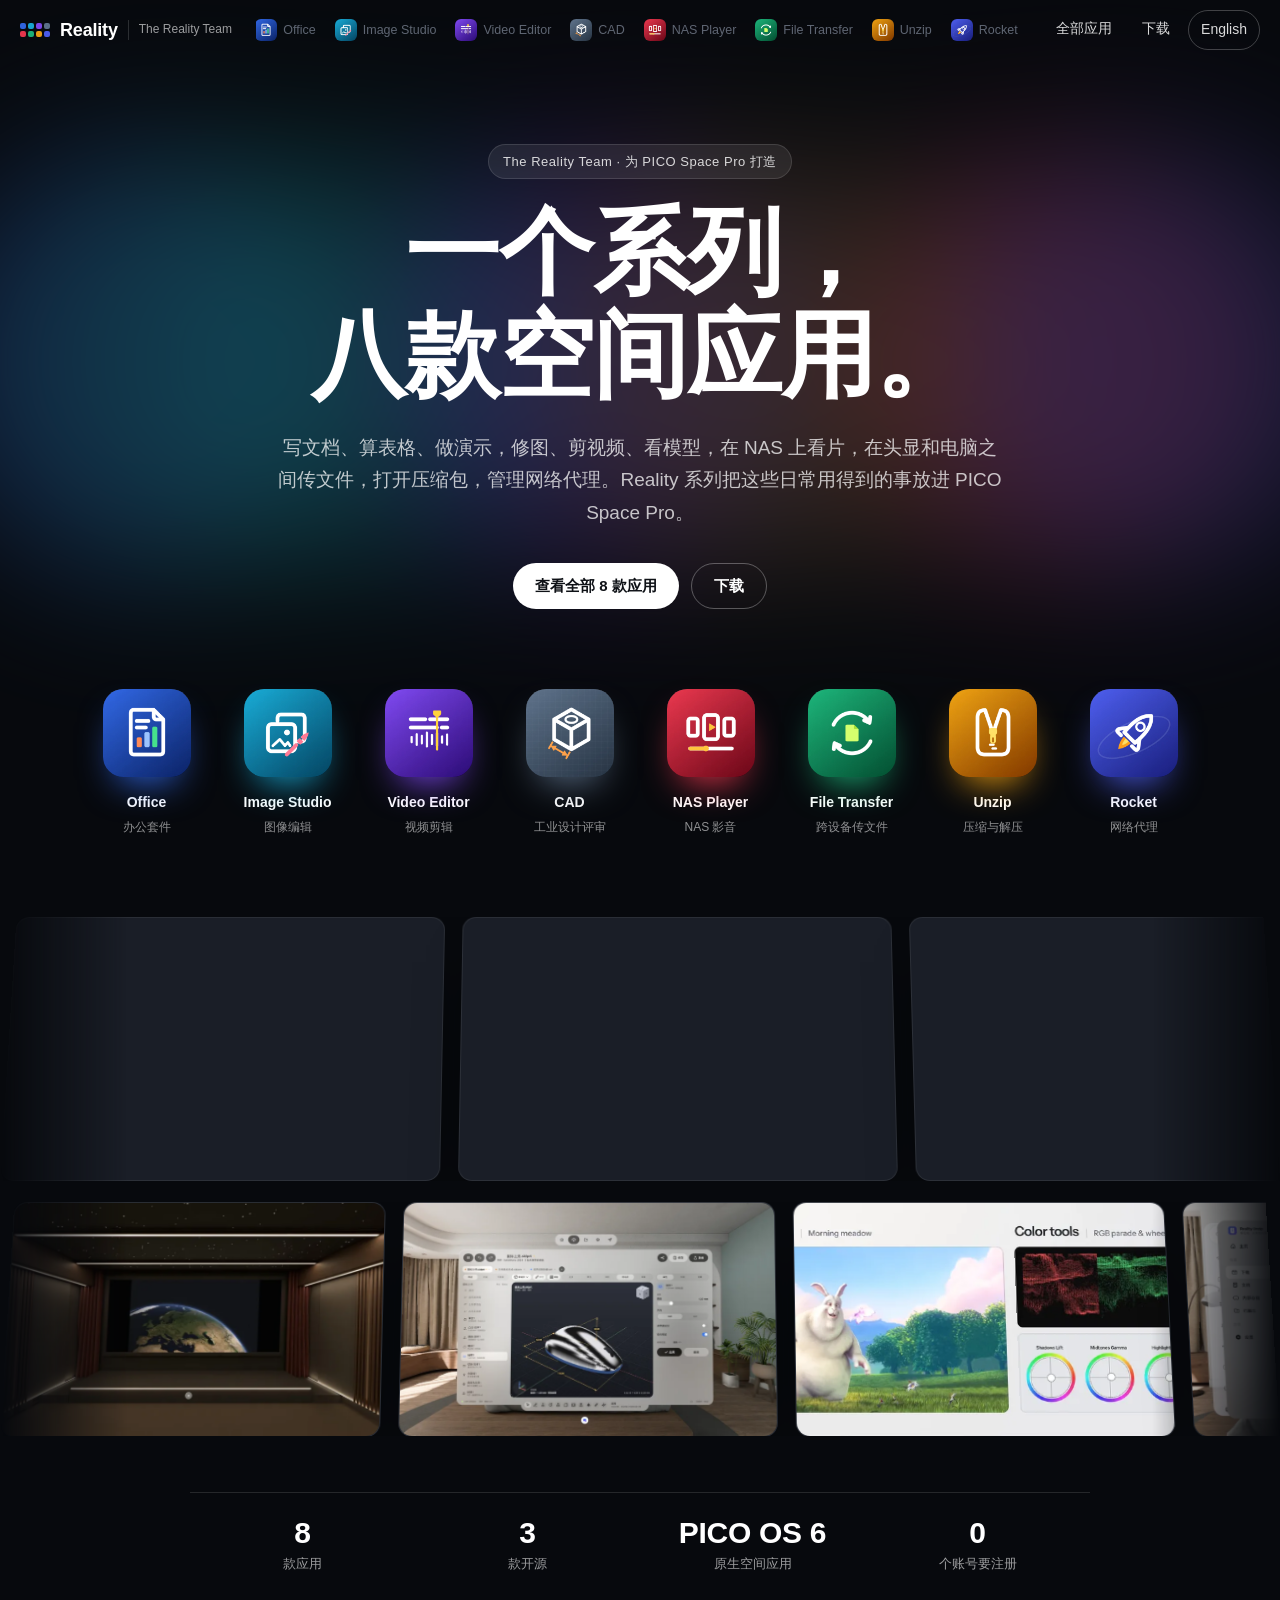
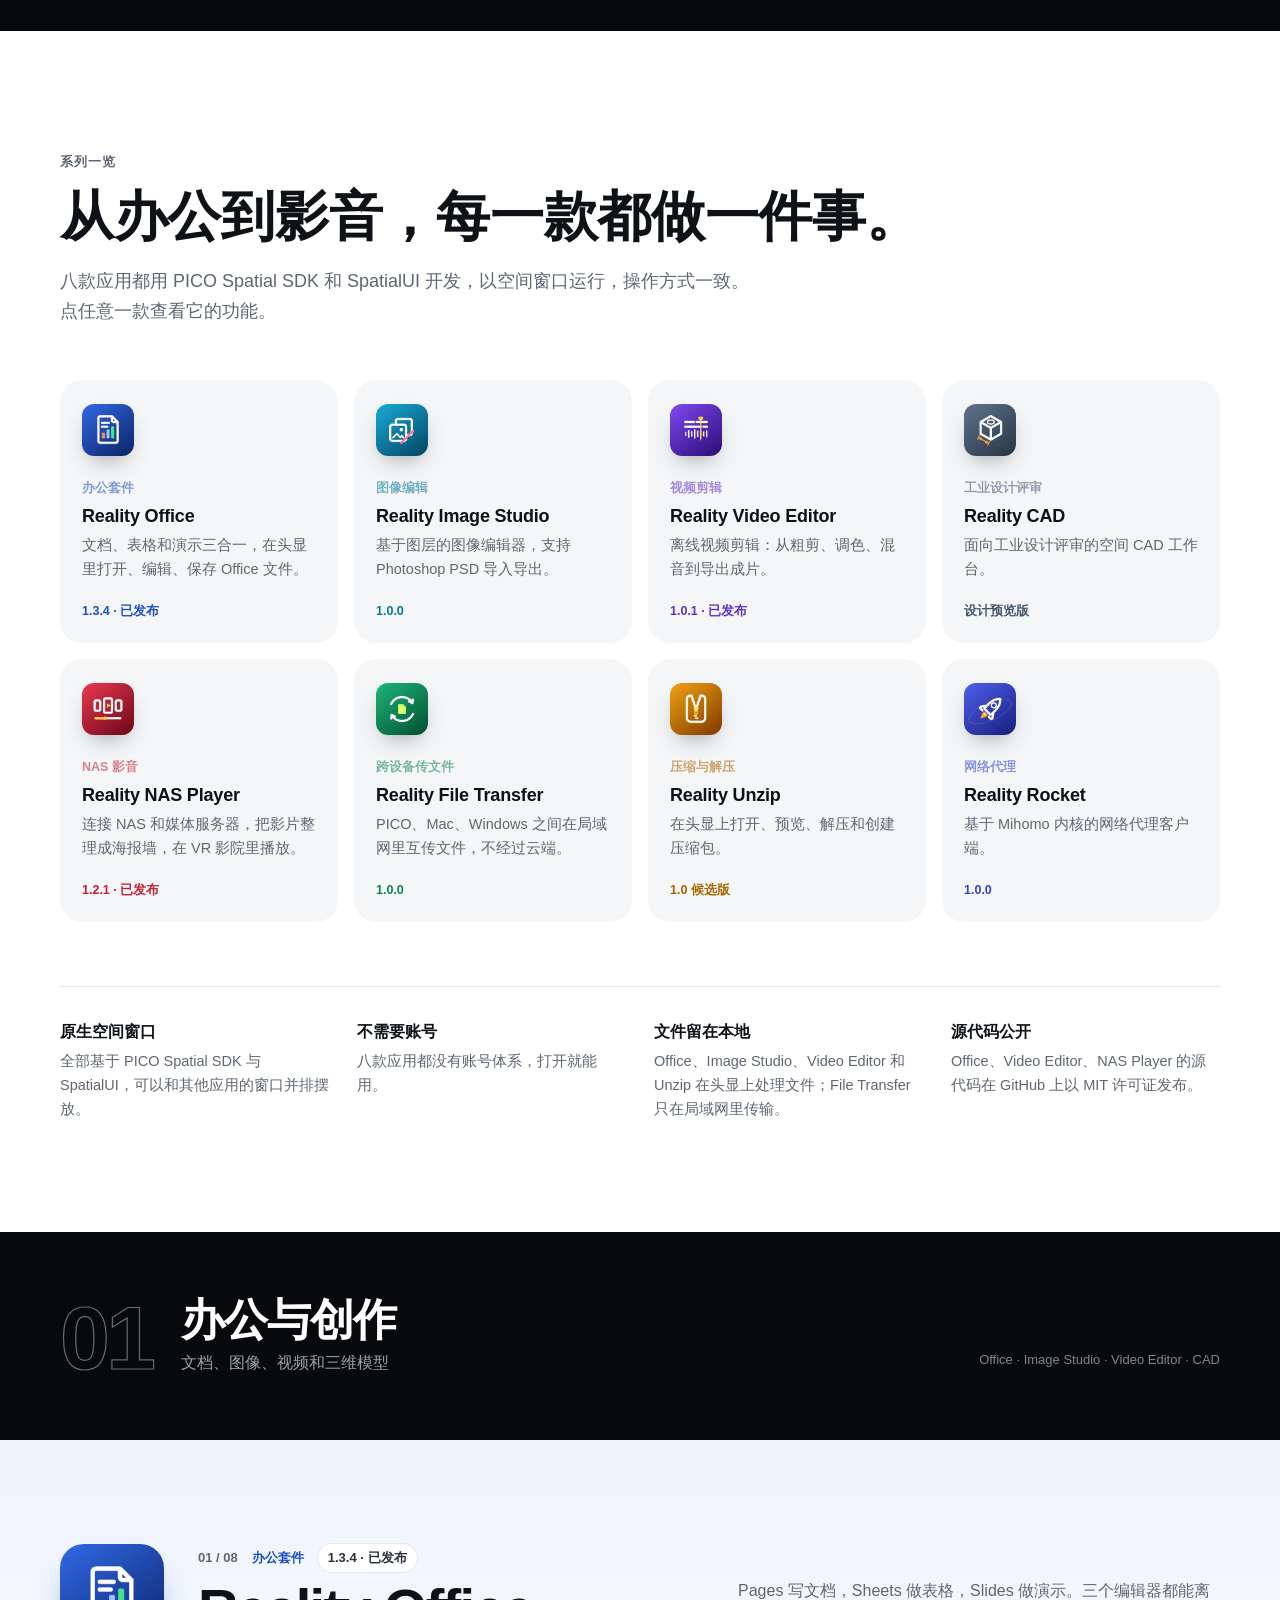
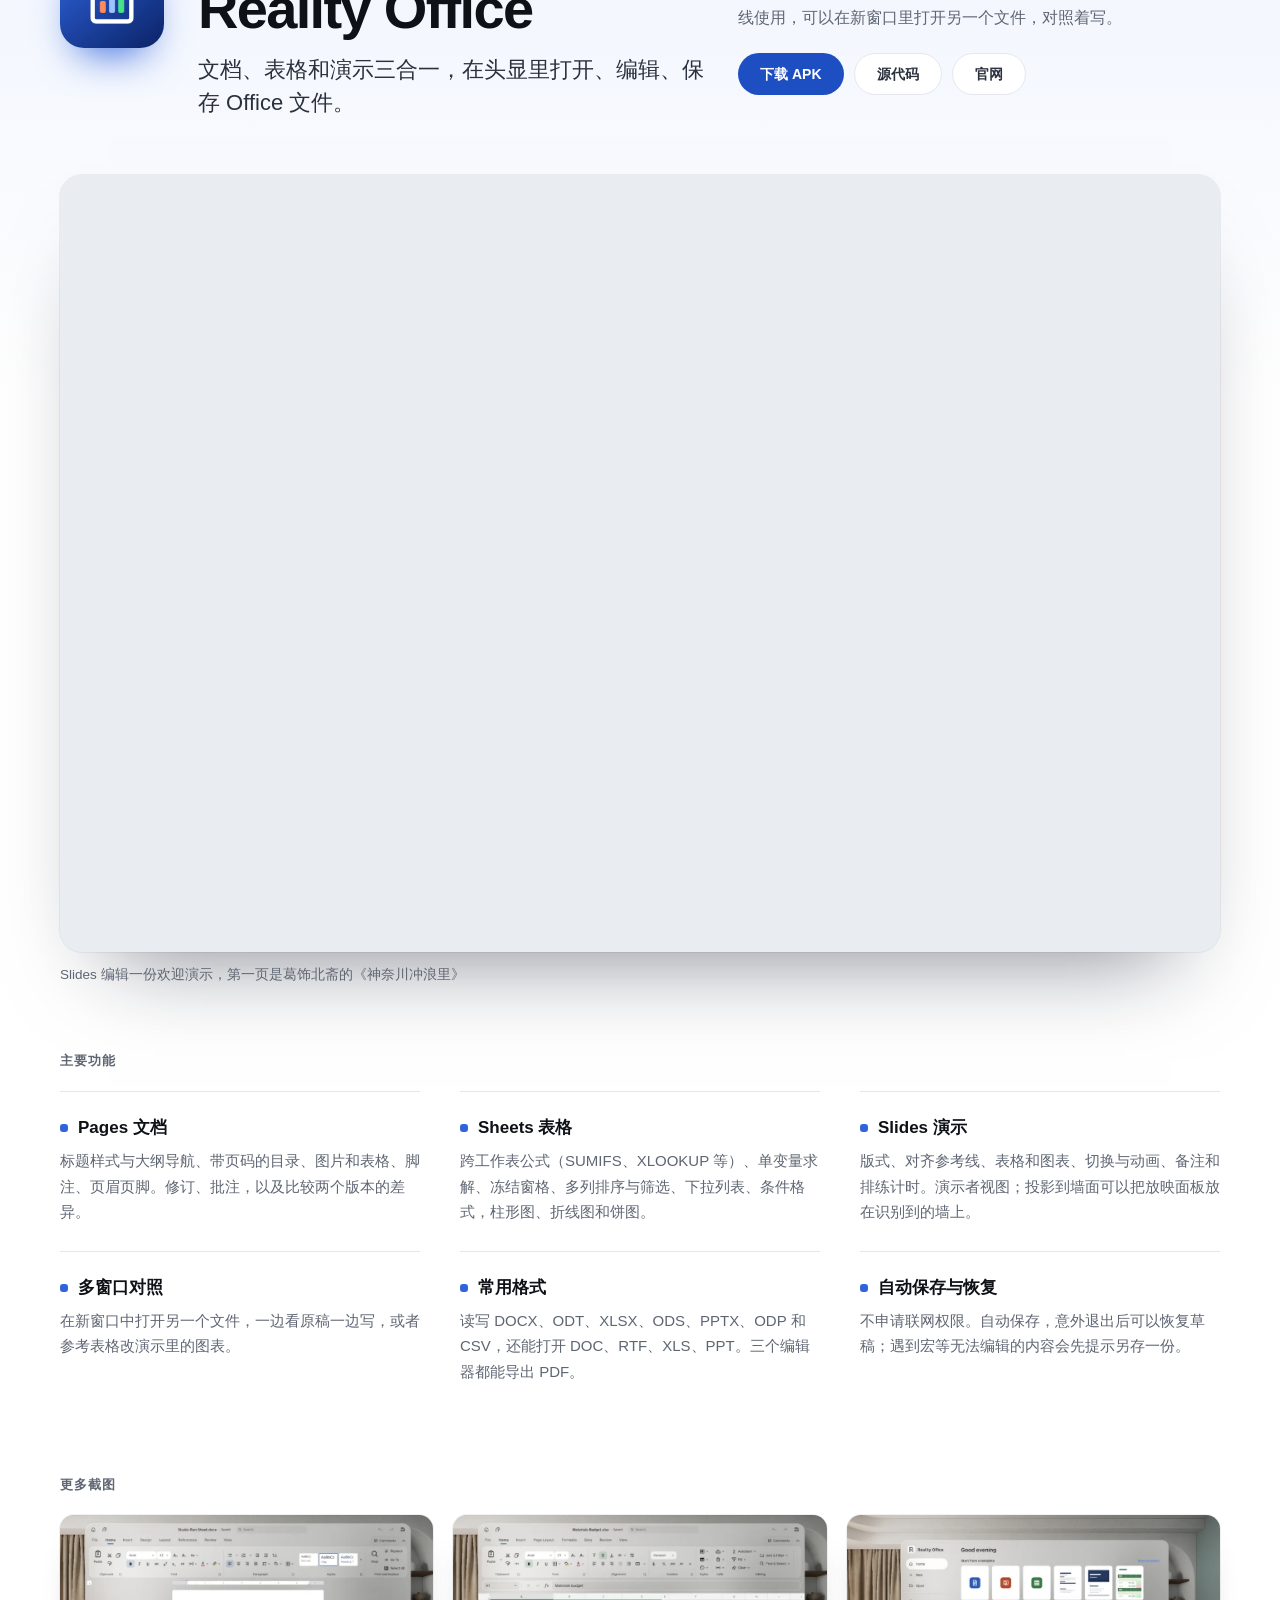
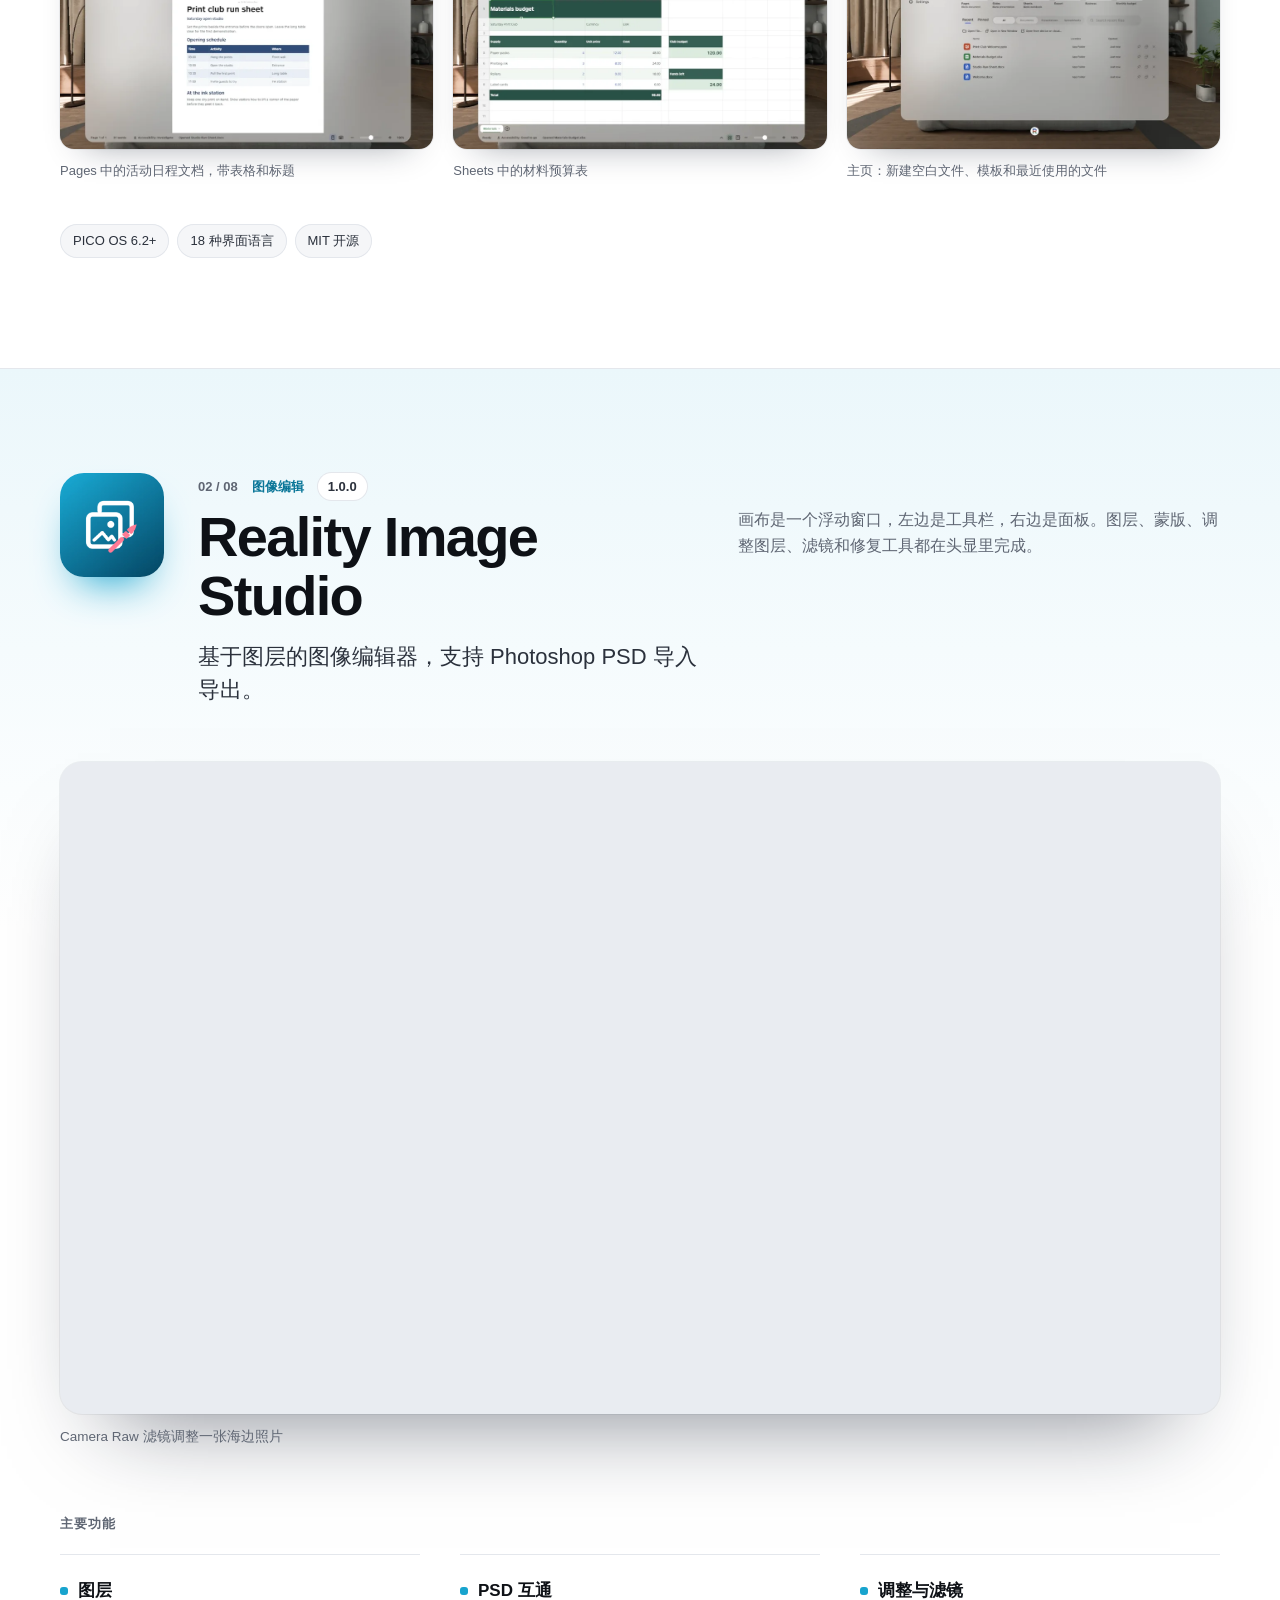
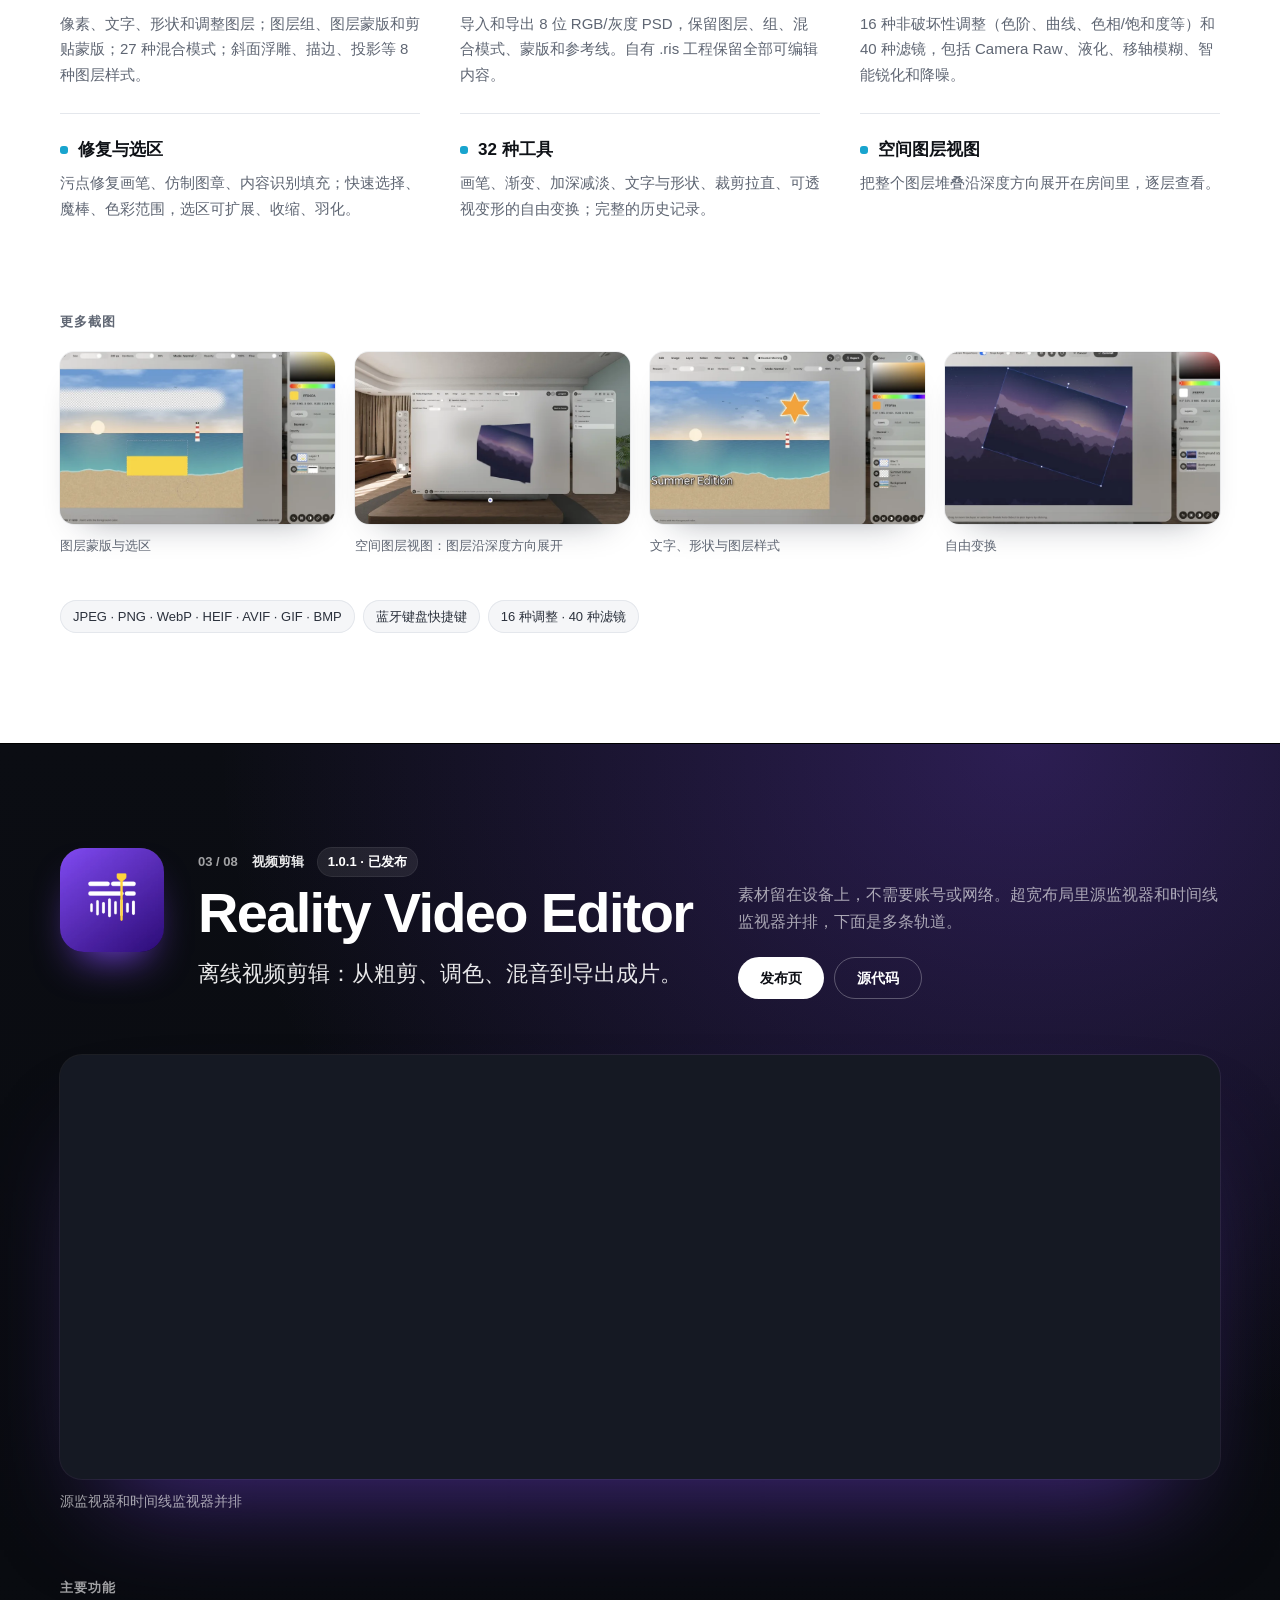
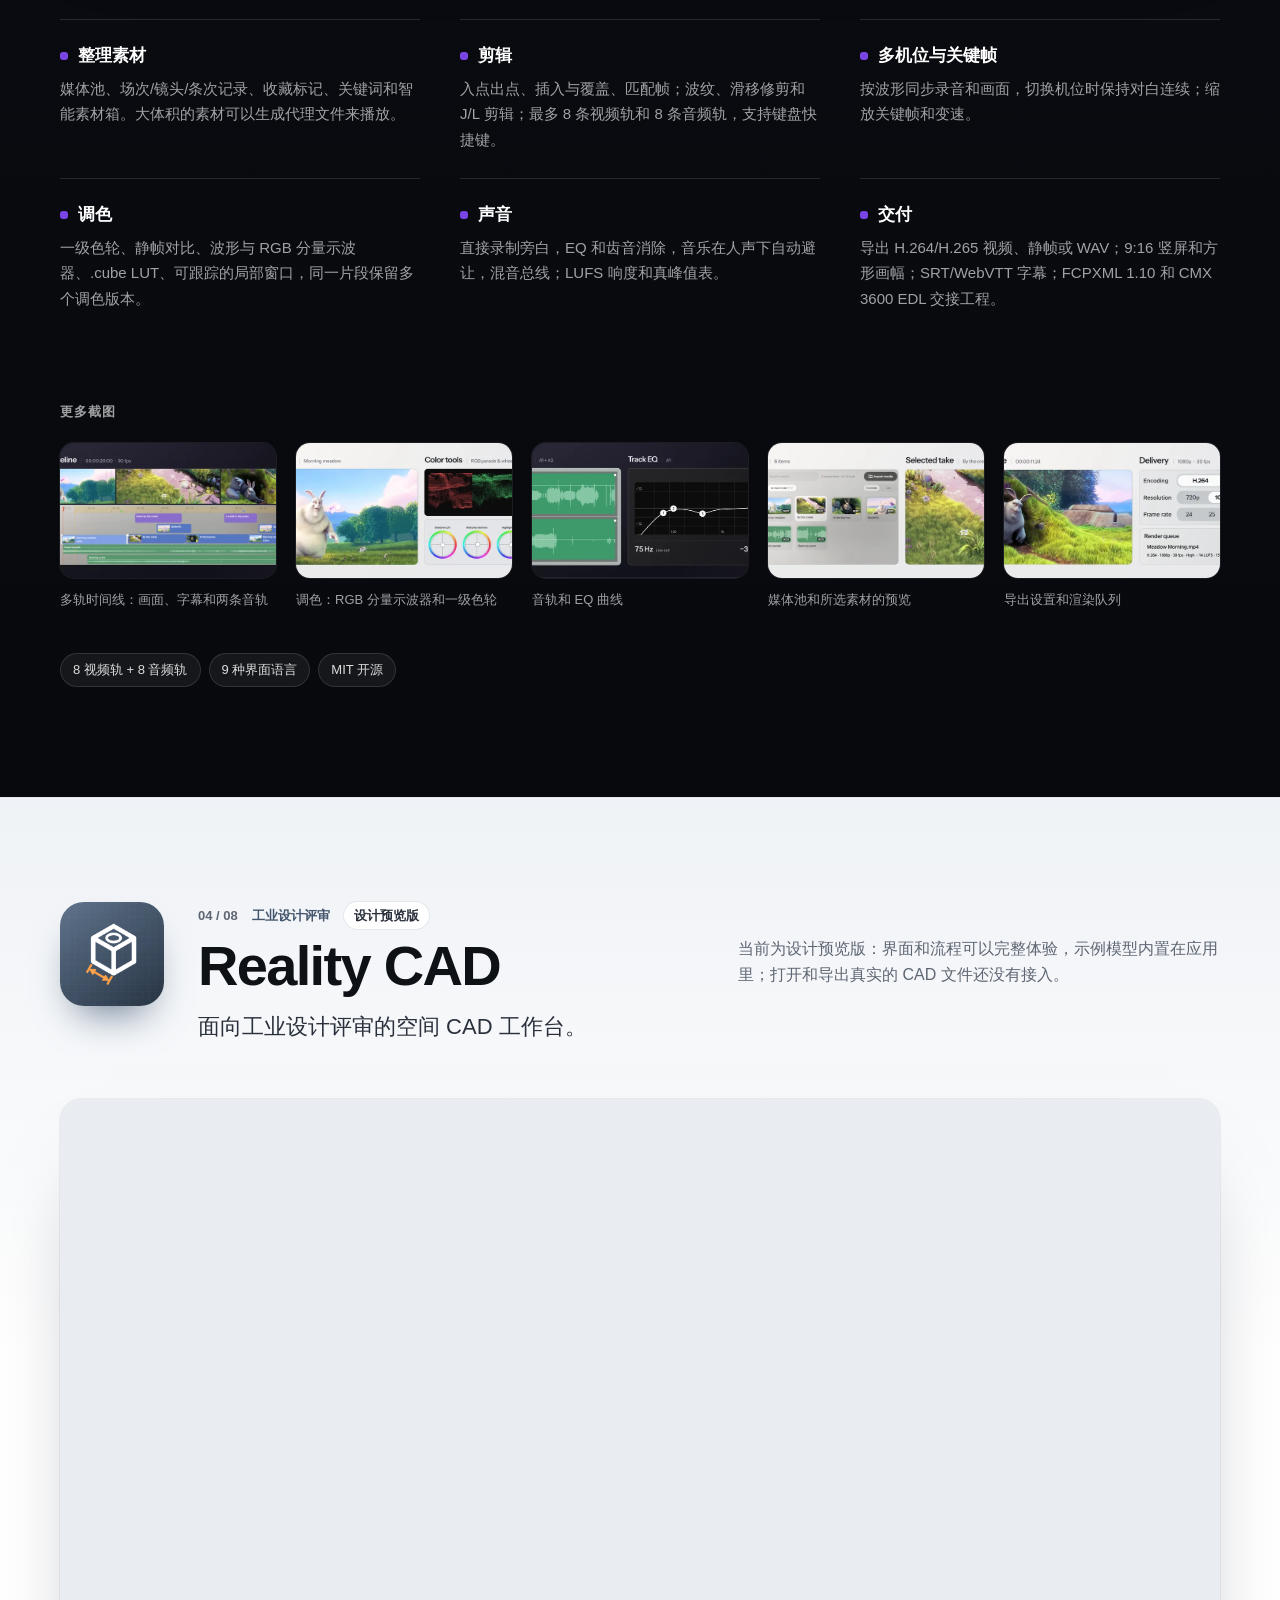
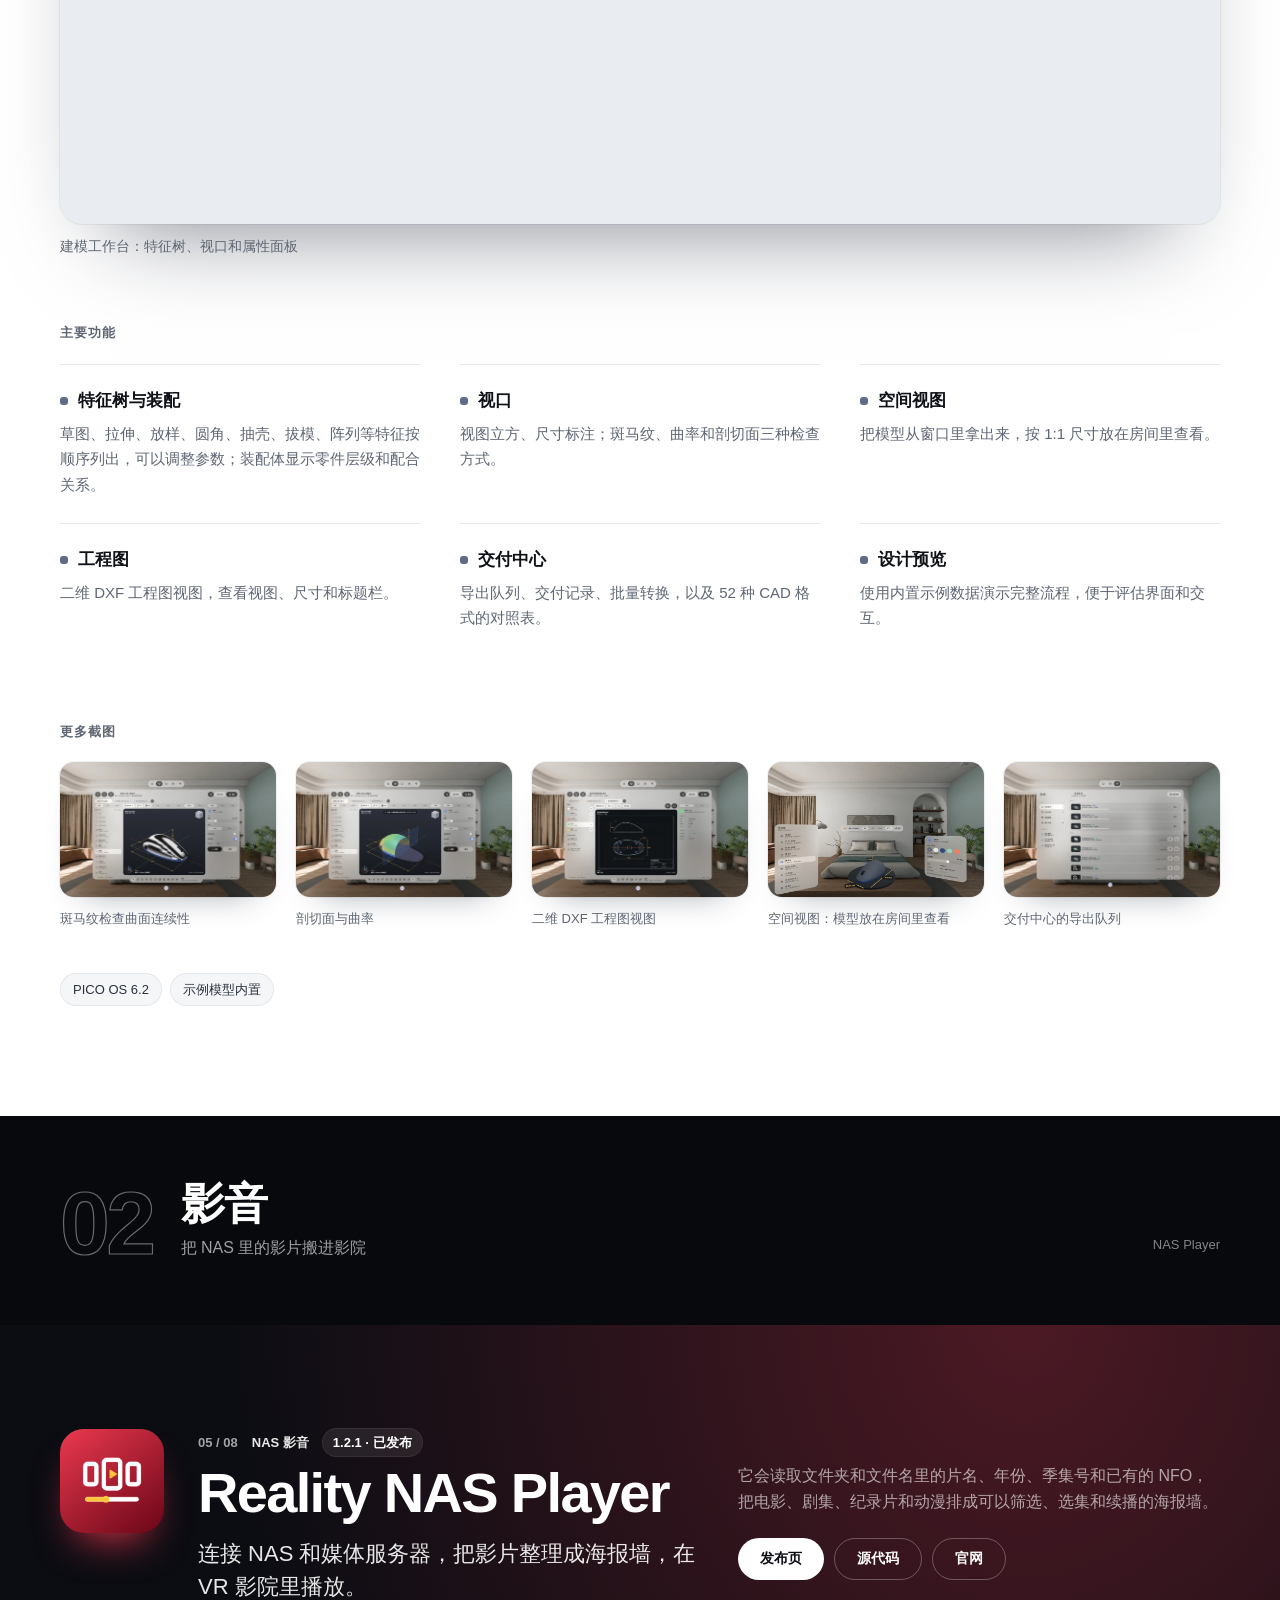
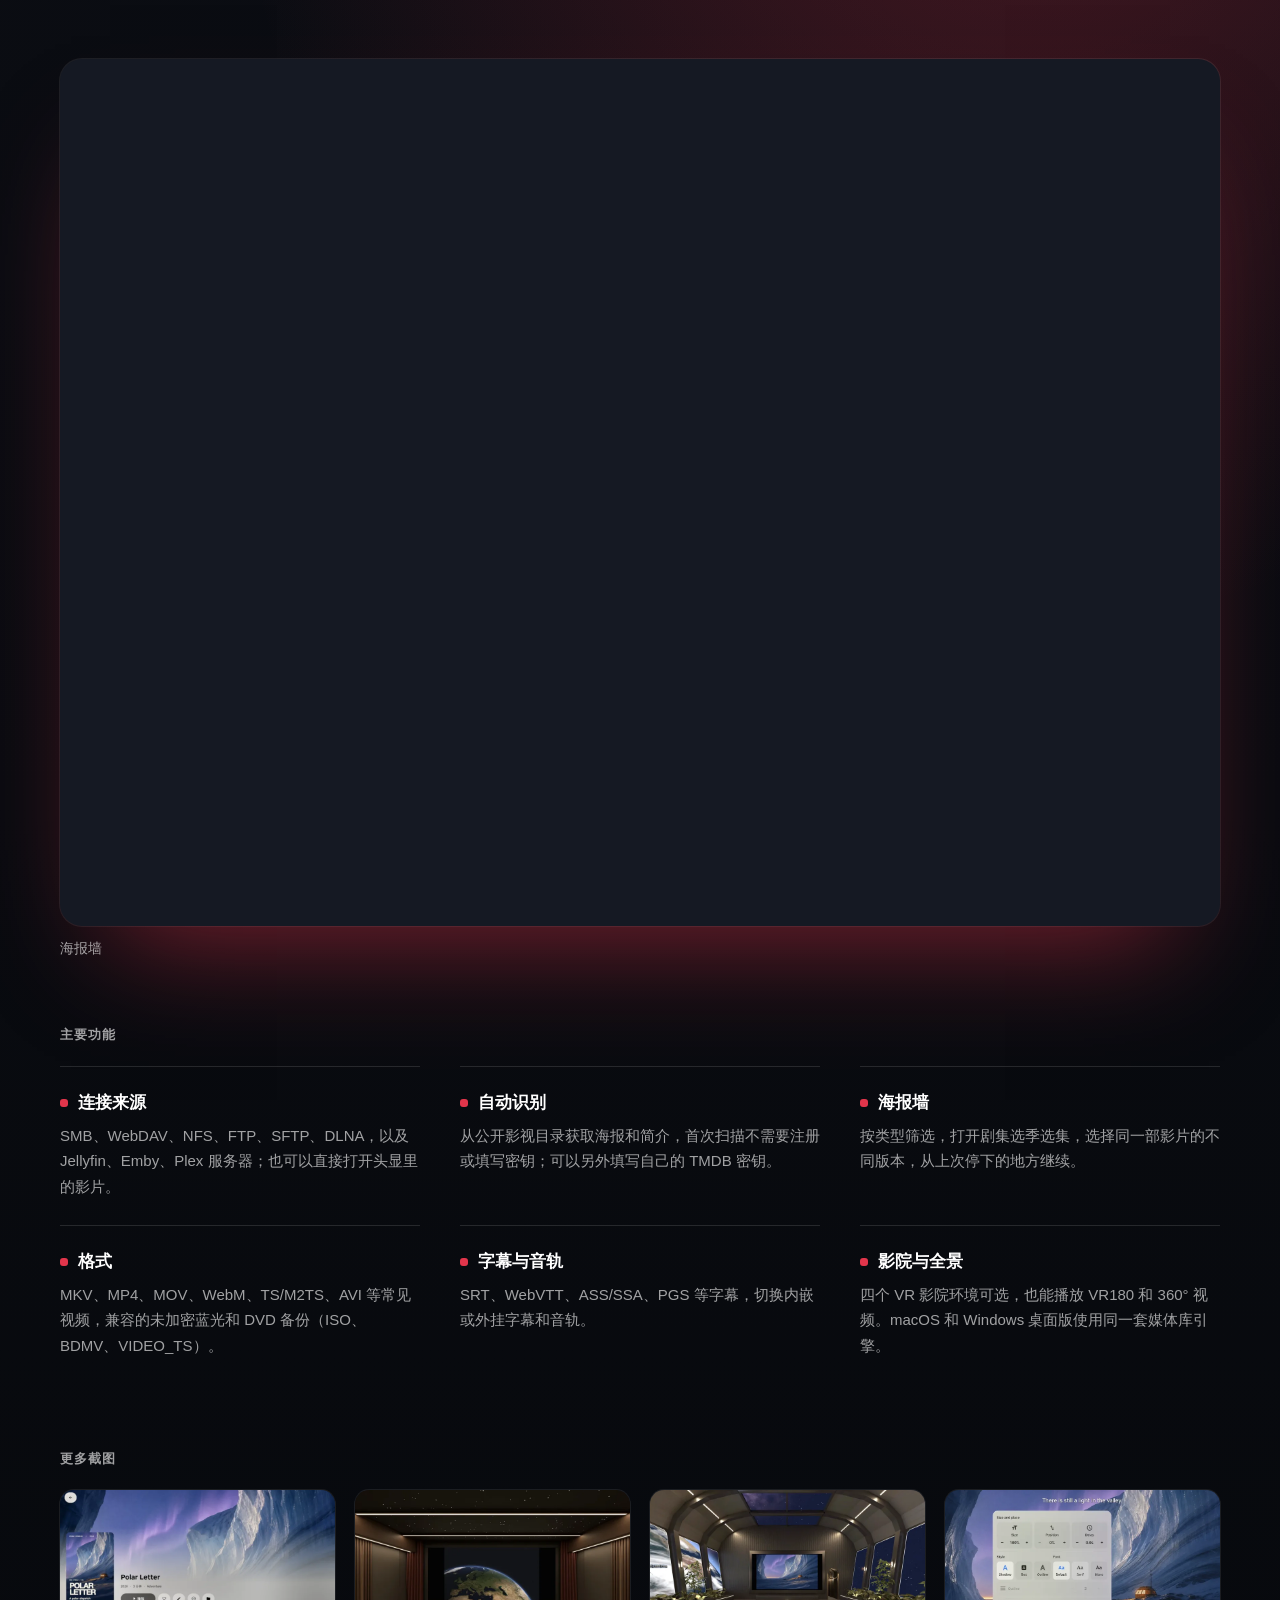
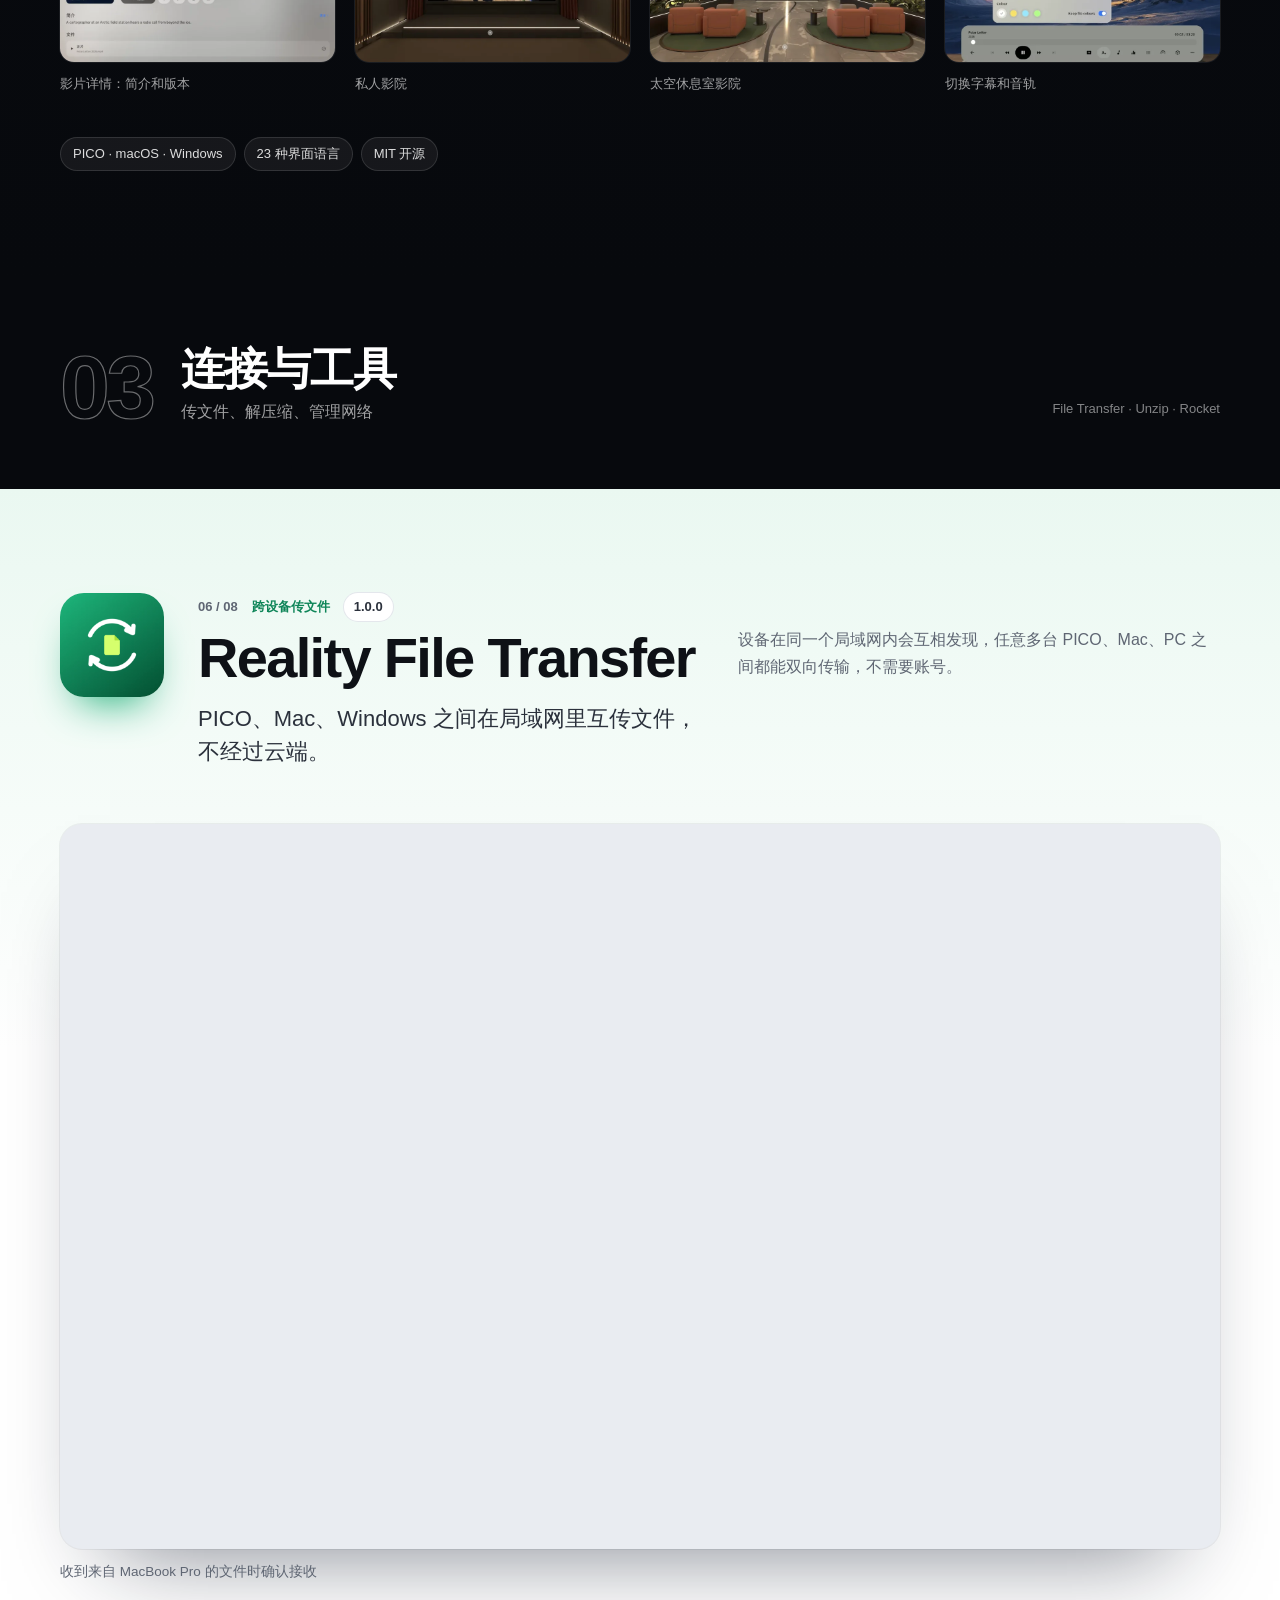
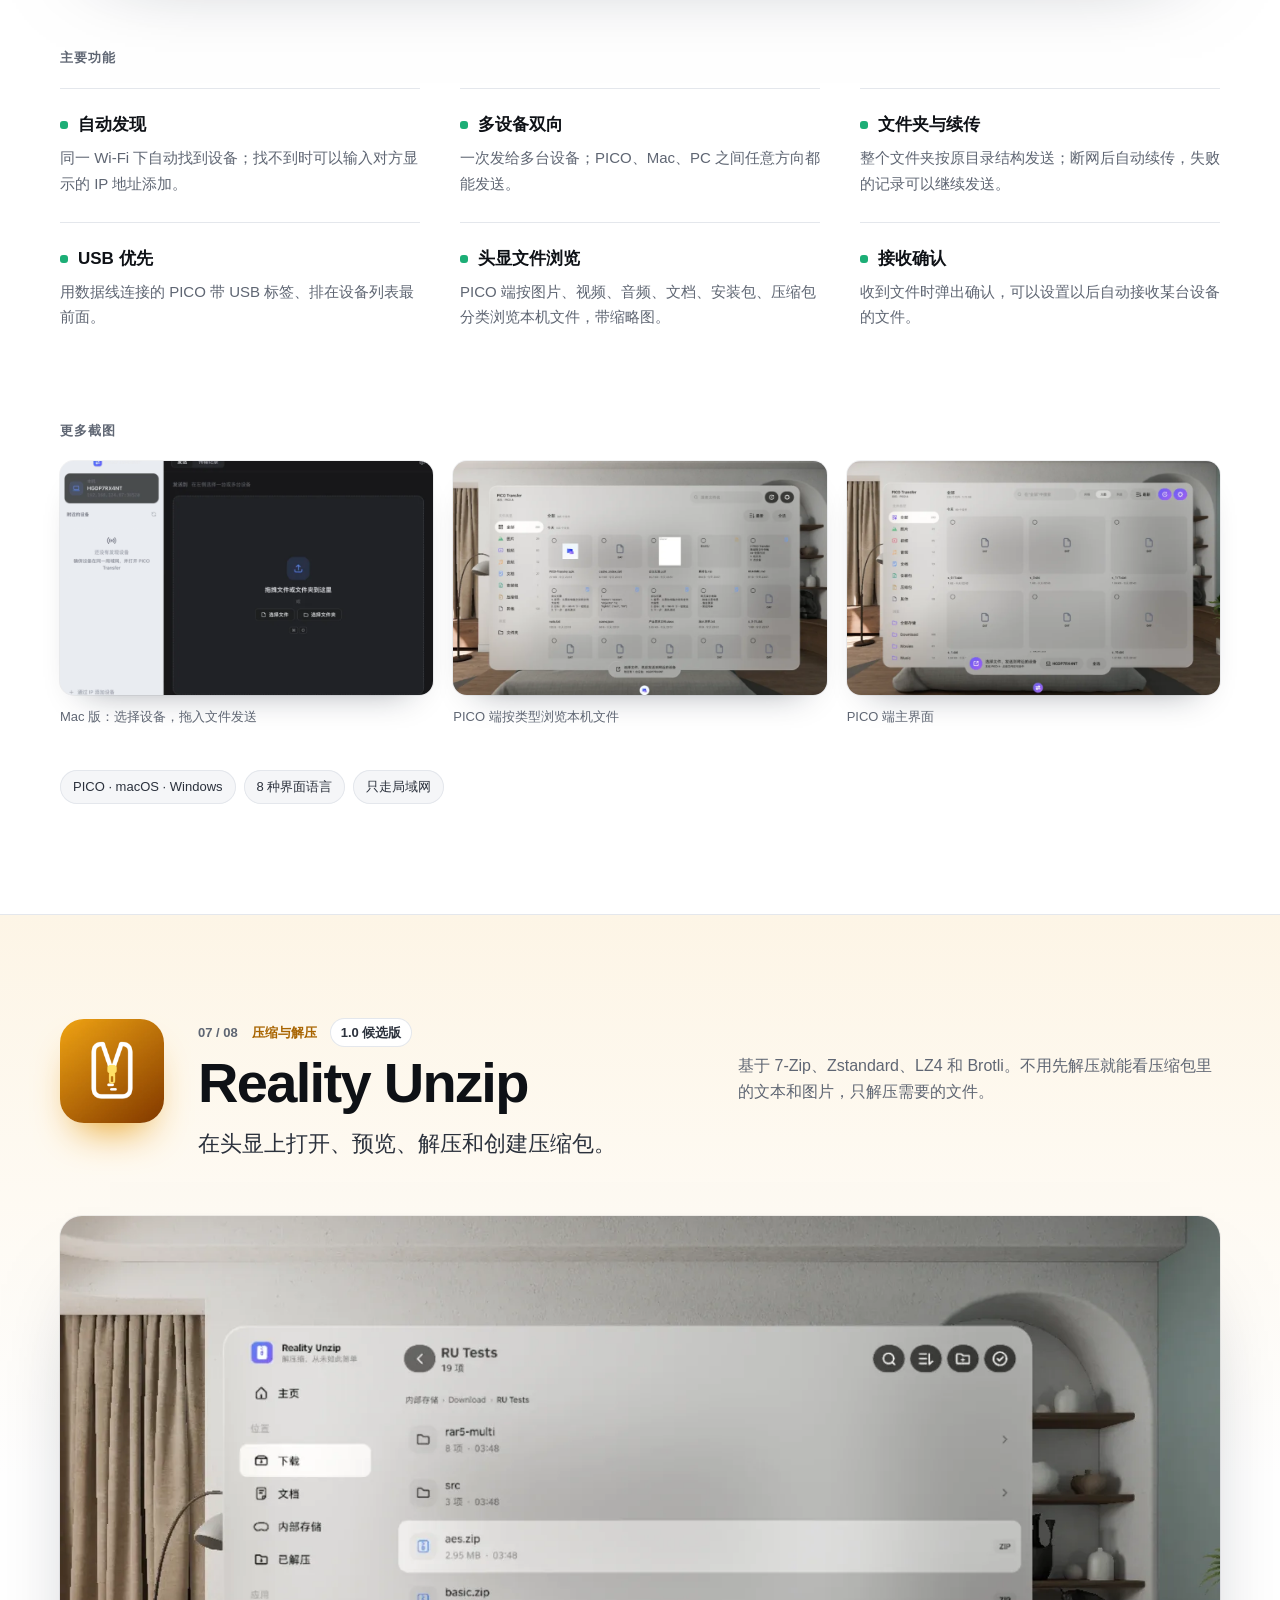
==== commit 2934a40e: "Rebuild the Reality series website around the eight apps A single page per language (Chinese at /, E" ====
--- a/index.html
+++ b/index.html
@@ -1,680 +1,506 @@
-<!DOCTYPE html>
+<!doctype html>
 <html lang="zh-CN">
 <head>
-  <meta charset="UTF-8" />
-  <meta name="viewport" content="width=device-width, initial-scale=1.0" />
-  <title>Reality — Eight Native Spatial Apps by The Reality Team</title>
-  <meta name="description" content="The Reality Team 为 PICO Space Pro 打造的 8 款原生空间生产力软件：Reality Office、Reality Image Studio、Reality Video Editor、Reality CAD、Reality NAS Player、Reality File Transfer、Reality Unzip、Reality Rocket。" />
-  <meta property="og:title" content="The Reality Team — Reality 全系 8 款空间生产力软件" />
-  <meta property="og:description" content="八款原生空间应用，一座完整的数字工作室。专为 PICO Space Pro 与 PICO OS 6 打造。" />
-  <meta property="og:image" content="https://jason-jm.github.io/reality-team/poster/reality-series-poster.jpg" />
-  <link rel="icon" type="image/png" href="assets/icons/rocket.png" />
-  <link rel="preconnect" href="https://fonts.googleapis.com" />
-  <link rel="preconnect" href="https://fonts.gstatic.com" crossorigin />
-  <link href="https://fonts.googleapis.com/css2?family=Instrument+Serif:ital@0;1&family=Inter:wght@300;400;500;600;700&family=JetBrains+Mono:wght@400;500&family=Noto+Sans+SC:wght@300;400;500;600;700&display=swap" rel="stylesheet" />
-  <link rel="stylesheet" href="styles.css" />
+<meta charset="utf-8">
+<meta name="viewport" content="width=device-width, initial-scale=1">
+<title>Reality 系列 · The Reality Team</title>
+<meta name="description" content="Reality Team 为 PICO Space Pro 打造的八款应用：文档表格演示、修图、视频剪辑、工业设计评审、NAS 观影、跨设备传文件、解压缩和网络代理。">
+<meta property="og:title" content="Reality 系列 · The Reality Team">
+<meta property="og:description" content="Reality Team 为 PICO Space Pro 打造的八款应用：文档表格演示、修图、视频剪辑、工业设计评审、NAS 观影、跨设备传文件、解压缩和网络代理。">
+<meta property="og:type" content="website">
+<meta property="og:image" content="https://jason-jm.github.io/reality-team/assets/og.jpg">
+<meta name="twitter:card" content="summary_large_image">
+<meta name="theme-color" content="#07090D">
+<link rel="icon" href="assets/favicon.png">
+<link rel="alternate" hreflang="zh-CN" href="https://jason-jm.github.io/reality-team/">
+<link rel="alternate" hreflang="en" href="https://jason-jm.github.io/reality-team/en/">
+<link rel="stylesheet" href="assets/site.css">
 </head>
 <body>
-  <!-- Architectural Floating Header -->
-  <header class="nav" id="siteNav">
-    <div class="nav-inner">
-      <a href="#top" class="wordmark">
-        <span class="wordmark-main">Reality</span>
-        <span class="wordmark-sub">by The Reality Team</span>
-      </a>
-
-      <nav class="nav-menu" aria-label="Primary">
-        <a href="#index" data-i18n="nav.index">全系索引</a>
-        <a href="#creative" data-i18n="nav.creative">专业创作</a>
-        <a href="#workspace" data-i18n="nav.workspace">办公与影院</a>
-        <a href="#utilities" data-i18n="nav.utilities">效率核心</a>
-        <a href="#monograph" data-i18n="nav.specs">规格总览</a>
-      </nav>
-
-      <div class="nav-right">
-        <button class="lang-btn" id="langToggle" type="button" aria-label="Toggle Language">
-          <span class="lang-item active" data-lang="zh">中</span>
-          <span class="lang-slash">/</span>
-          <span class="lang-item" data-lang="en">EN</span>
-        </button>
-        <a href="https://github.com/jason-jm" target="_blank" rel="noopener noreferrer" class="nav-gh">
-          <span>GitHub</span>
-          <span aria-hidden="true">↗</span>
-        </a>
-      </div>
-    </div>
-  </header>
-
-  <main id="top">
-    <!-- ===============================================================
-         ACT I · LUMINOUS GALLERY HERO & INTERACTIVE 3D SPATIAL STAGE
-         Benchmarked against Apple Vision Pro + Swiss Architectural Grid
-    ================================================================ -->
-    <section class="hero">
-      <div class="wrap">
-        <div class="coord-bar">
-          <span>THE REALITY TEAM</span>
-          <span class="coord-mid">PICO SPACE PRO · OS 6</span>
-          <span>COLLECTION 01 — 08</span>
-        </div>
-
-        <div class="hero-copy">
-          <h1 class="hero-display" data-i18n-html="hero.title">
-            八款原生空间应用，<br />
-            <span class="muted">一座完整的数字工作室。</span>
-          </h1>
-          <div class="hero-subrow">
-            <p class="hero-lead" data-i18n="hero.lead">
-              从文档办公、Photoshop 级图层修图、离线多轨剪辑、空间工业建模，到 NAS 私人影院、三端极速互传、60+ 格式解压缩与原生代理引擎——全系基于 PICO SpatialUI 精雕细琢，离线优先，零广告。
-            </p>
-            <div class="hero-actions">
-              <a href="#index" class="action-solid" data-i18n="hero.ctaPrimary">浏览全系 8 款</a>
-              <a href="#poster" class="action-line" data-i18n="hero.ctaSecondary">高清分享长图 ↓</a>
-            </div>
-          </div>
-        </div>
-      </div>
-
-      <!-- Interactive 3D Spatial Carousel Stage (No boxy wrapper — floating in open gallery space) -->
-      <div class="spatial-theatre" id="spatialTheatre">
-        <div class="theatre-stage" id="theatreStage" aria-live="polite"></div>
-
-        <div class="wrap theatre-controls">
-          <div class="theatre-meta">
-            <span class="mono-num" id="heroNum">01 / 08</span>
-            <span class="theatre-title" id="heroAppName">Reality Office</span>
-            <span class="theatre-desc" id="heroAppLine">Pages 文档 · Sheets 表格 · Slides 演示，纯离线多窗口办公</span>
-          </div>
-          <div class="theatre-nav-btns">
-            <button type="button" class="circle-btn" id="heroPrev" aria-label="Previous App">←</button>
-            <button type="button" class="circle-btn" id="heroNext" aria-label="Next App">→</button>
-            <a href="#app-office" class="text-jump" id="heroDeepLink" data-i18n="common.explore">深入了解 ↗</a>
-          </div>
-        </div>
-
-        <!-- Tactile 8-Icon Floating Dock -->
-        <div class="wrap">
-          <div class="dock-rail" id="heroDock" role="tablist" aria-label="Switch Reality App"></div>
-        </div>
-      </div>
-
-      <!-- Architectural Figure Strip -->
-      <div class="wrap">
-        <div class="figure-strip">
-          <div class="figure-cell">
-            <span class="figure-val">08</span>
-            <span class="figure-lbl" data-i18n="stat.apps">款原生空间应用</span>
-          </div>
-          <div class="figure-cell">
-            <span class="figure-val">100%</span>
-            <span class="figure-lbl" data-i18n="stat.ui">PICO SpatialUI 原生构建</span>
-          </div>
-          <div class="figure-cell">
-            <span class="figure-val">26</span>
-            <span class="figure-lbl" data-i18n="stat.lang">最高多语言含 RTL 镜像</span>
-          </div>
-          <div class="figure-cell">
-            <span class="figure-val">0</span>
-            <span class="figure-lbl" data-i18n="stat.zero">广告 · 追踪 · 云端绑架</span>
-          </div>
-        </div>
-      </div>
-    </section>
-
-    <!-- ===============================================================
-         ACT II · INTERACTIVE SWISS SPECIMEN INDEX (01 — 08)
-         Inspired by Teenage Engineering / Swiss Editorial Catalogue
-    ================================================================ -->
-    <section class="index-section" id="index">
-      <div class="wrap">
-        <div class="editorial-header">
-          <span class="eyebrow" data-i18n="index.eyebrow">00 / SUITE DIRECTORY</span>
-          <div class="editorial-split">
-            <h2 class="section-h2" data-i18n-html="index.title">不是零散工具，<br />是彼此咬合的八大拼图。</h2>
-            <p class="section-intro" data-i18n="index.intro">
-              用 File Transfer 把素材无线或有线传进头显，用 Unzip 免解压挑图，用 Video Editor 与 Image Studio 完成剪辑精修，用 CAD 审阅三维模型，用 Office 整理演示文档，夜晚坐进 NAS Player 的太空影院，全链路由 Reality Rocket 护航。
-            </p>
-          </div>
-        </div>
-
-        <div class="index-layout">
-          <div class="index-rows" id="indexRows"></div>
-          <aside class="index-preview-col" aria-hidden="true">
-            <div class="index-sticky-frame">
-              <div class="index-preview-media">
-                <img id="indexPreviewImg" src="assets/shots/office-1.webp" alt="" />
-              </div>
-              <div class="index-preview-foot">
-                <div class="index-preview-head">
-                  <img id="indexPreviewIcon" src="assets/icons/office.png" alt="" />
-                  <div>
-                    <div class="mono-sm" id="indexPreviewNum">01 / 08</div>
-                    <div class="index-preview-title" id="indexPreviewTitle">Reality Office</div>
-                  </div>
-                </div>
-                <p class="index-preview-copy" id="indexPreviewCopy"></p>
-              </div>
-            </div>
-          </aside>
-        </div>
-      </div>
-    </section>
-
-    <!-- ===============================================================
-         ACT III · PITCH-BLACK PRO CREATIVE STUDIO
-         02 Image Studio · 03 Video Editor · 04 Reality CAD
-         Benchmarked against Apple Pro Apps & Linear Dark Studio
-    ================================================================ -->
-    <section class="dark-theatre" id="creative">
-      <div class="wrap">
-        <div class="chapter-prelude">
-          <span class="eyebrow dark" data-i18n="creative.eyebrow">CHAPTER I · PRO CREATIVE SUITE</span>
-          <h2 class="prelude-h2" data-i18n-html="creative.title">
-            修图、剪辑、工业建模。<br />
-            <span class="serif-italic">Pro-grade</span> 创作，原生运行于头显。
-          </h2>
-        </div>
-
-        <!-- 02 · REALITY IMAGE STUDIO — Full-Bleed Centerpiece + Sculptural 3-Tile Bento -->
-        <article class="studio-feature" id="app-image">
-          <div class="feature-top">
-            <div class="feature-id">
-              <img src="assets/icons/image.png" alt="Reality Image Studio" class="app-badge-icon" />
-              <div>
-                <div class="mono-sm accent-orchid">02 / 08 · PRO LAYERED IMAGING</div>
-                <h3 class="feature-h3">Reality Image Studio</h3>
-              </div>
-            </div>
-            <p class="feature-lead" data-i18n="image.lead">
-              把 Photoshop 级图层引擎带入混合现实：自研 256px 瓦片合成、原生 PSD 双向读写，更能将全部图层沿 Z 轴实时炸裂展开在真实空间。
-            </p>
-          </div>
-
-          <div class="hero-media-stage" data-gallery="image">
-            <div class="media-canvas dark-canvas">
-              <img id="img-image" src="assets/shots/image-1.webp" alt="Reality Image Studio Spatial Layer View" />
-              <button class="expand-btn" data-zoom-app="image" type="button" aria-label="Zoom">⤢</button>
-            </div>
-            <div class="segmented-bar dark" data-tabs="image"></div>
-          </div>
-
-          <div class="bento-3 dark-bento">
-            <div class="bento-tile">
-              <div class="bento-metric">27<span class="unit">模式</span></div>
-              <h4 data-i18n="image.b1Title">完整图层与原生 PSD</h4>
-              <p data-i18n-html="image.b1Desc">无限像素、文字、形状与调整图层，嵌套图层组与蒙版、8 种实时图层样式，直接导入导出 Photoshop <code>.psd</code> 与工程参考线。</p>
-            </div>
-            <div class="bento-tile">
-              <div class="bento-metric">40<span class="unit">滤镜</span></div>
-              <h4 data-i18n="image.b2Title">Camera Raw 与液化引擎</h4>
-              <p data-i18n="image.b2Desc">40 款实时滤镜加 16 项无损调整，包含 Camera Raw、交互式 RGB 曲线、色阶、液化推拉与色彩查找表，拖拽即时预览、松手全分辨率精算。</p>
-            </div>
-            <div class="bento-tile">
-              <div class="bento-metric">32<span class="unit">工具</span></div>
-              <h4 data-i18n="image.b3Title">PatchMatch 内容识别</h4>
-              <p data-i18n="image.b3Desc">多尺度 PatchMatch 内容识别填充、污点修复画笔、自由变换透视、笔刷流量/硬度引擎与全历史记录回溯，纯离线流畅运行。</p>
-            </div>
-          </div>
-        </article>
-
-        <hr class="dark-rule" />
-
-        <!-- 03 · REALITY VIDEO EDITOR — Dual-Monitor Cinema Spread + Glowing Scopes -->
-        <article class="studio-feature" id="app-video">
-          <div class="feature-top">
-            <div class="feature-id">
-              <img src="assets/icons/video.png" alt="Reality Video Editor" class="app-badge-icon" />
-              <div>
-                <div class="mono-sm accent-sky">03 / 08 · OFFLINE SPATIAL NLE</div>
-                <h3 class="feature-h3">Reality Video Editor</h3>
-              </div>
-            </div>
-            <div class="feature-right-stack">
-              <p class="feature-lead" data-i18n="video.lead">
-                无需联网与账号的完整非编工作室。超宽双监看器、16 轨精剪、电影级四色轮与实时示波器，从粗剪到 H.265 成片或 FCPXML 工程交接一步到位。
-              </p>
-              <a href="https://github.com/jason-jm/reality-video-editor" target="_blank" rel="noopener noreferrer" class="dark-ext-link" data-i18n="common.viewGithub">查看开源仓库 ↗</a>
-            </div>
-          </div>
-
-          <div class="cinema-stack">
-            <figure class="cinema-card hero-wide" data-zoom-src="assets/shots/video-1.webp" data-zoom-cap="Reality Video Editor · 多轨时间线与精准步进拨轮">
-              <img src="assets/shots/video-1.webp" alt="Reality Video Editor Multitrack Timeline" loading="lazy" />
-              <figcaption>
-                <span class="mono-sm">01 · TIMELINE</span>
-                <span data-i18n="video.cap1">8 视频轨 + 8 音频轨 · J/L-Cut · 波纹/滑移修剪 · 步进拨轮</span>
-              </figcaption>
-            </figure>
-            <div class="cinema-pair-bottom">
-              <figure class="cinema-card" data-zoom-src="assets/shots/video-2.webp" data-zoom-cap="Reality Video Editor · 节点调色与四色轮">
-                <img src="assets/shots/video-2.webp" alt="Reality Video Editor Color Grading" loading="lazy" />
-                <figcaption>
-                  <span class="mono-sm">02 · COLOR NODES</span>
-                  <span data-i18n="video.cap2">Lift / Gamma / Gain / Offset 四色轮与 .cube LUT</span>
-                </figcaption>
-              </figure>
-              <figure class="cinema-card scope-card" data-zoom-src="assets/shots/video-3.webp" data-zoom-cap="Reality Video Editor · 实时 RGB 分量示波器">
-                <img src="assets/shots/video-3.webp" alt="Reality Video Editor RGB Parade Scopes" loading="lazy" />
-                <figcaption>
-                  <span class="mono-sm">03 · LIVE SCOPES</span>
-                  <span data-i18n="video.cap3">波形图 · RGB 分量 · 矢量示波器 · 直方图</span>
-                </figcaption>
-              </figure>
-            </div>
-          </div>
-
-          <div class="hairline-4 dark">
-            <div>
-              <span class="mono-key">8V + 8A</span>
-              <p data-i18n="video.s1">多轨视频与音频精剪，支持双机位波形同步、关键帧缩放与变速曲线。</p>
-            </div>
-            <div>
-              <span class="mono-key">COLOR & LUT</span>
-              <p data-i18n="video.s2">四色轮、四大专业示波器、跟踪窗口遮罩与多版本调色对比。</p>
-            </div>
-            <div>
-              <span class="mono-key">LUFS AUDIO</span>
-              <p data-i18n="video.s3">旁白直录、四段参量 EQ、齿音消除、人声闪避与广播级综合响度表。</p>
-            </div>
-            <div>
-              <span class="mono-key">FCPXML 1.10</span>
-              <p data-i18n="video.s4">16:9 / 9:16 竖屏多画幅、SRT 字幕烧录、H.264/H.265 及 EDL 工程互通。</p>
-            </div>
-          </div>
-        </article>
-
-        <hr class="dark-rule" />
-
-        <!-- 04 · REALITY CAD — Volumetric Space-View Full-Bleed Spread + Precision Pair -->
-        <article class="studio-feature" id="app-cad">
-          <div class="feature-top">
-            <div class="feature-id">
-              <img src="assets/icons/cad.png" alt="Reality CAD" class="app-badge-icon" />
-              <div>
-                <div class="mono-sm accent-cyan">04 / 08 · SPATIAL INDUSTRIAL DESIGN</div>
-                <h3 class="feature-h3">Reality CAD</h3>
-              </div>
-            </div>
-            <p class="feature-lead" data-i18n="cad.lead">
-              把工业模型请出平面屏幕。一键开启 Space View 空间转台，在真实桌面上审阅三维尺寸与 CMF 材质；切回工作台即可调整参数化特征树与斑马纹曲面连续性。
-            </p>
-          </div>
-
-          <!-- Full-bleed Volumetric Hero: Space View First! -->
-          <figure class="volumetric-hero" data-zoom-src="assets/shots/cad-2.webp" data-zoom-cap="Reality CAD · Space View 空间悬浮 3D 转台与分体 CMF 材质面板">
-            <img src="assets/shots/cad-2.webp" alt="Reality CAD Volumetric Space View" loading="lazy" />
-            <div class="volumetric-overlay">
-              <span class="mono-sm">VOLUMETRIC SPACE VIEW</span>
-              <strong data-i18n="cad.volTitle">脱离窗框，把 1:1 三维原型直接放在眼前评审。</strong>
-            </div>
-          </figure>
-
-          <div class="cad-pair">
-            <figure class="cinema-card" data-zoom-src="assets/shots/cad-1.webp" data-zoom-cap="Reality CAD · 参数化特征树与三维尺寸标注">
-              <img src="assets/shots/cad-1.webp" alt="Reality CAD Parametric Modeling" loading="lazy" />
-              <figcaption>
-                <span class="mono-sm">PARAMETRIC TREE</span>
-                <span data-i18n="cad.cap1">草图 · 拉伸 · 曲面放样 · 抽壳 · 拔模与装配体层级</span>
-              </figcaption>
-            </figure>
-            <figure class="cinema-card" data-zoom-src="assets/shots/cad-3.webp" data-zoom-cap="Reality CAD · 实时斑马纹 G2 曲面连续性分析">
-              <img src="assets/shots/cad-3.webp" alt="Reality CAD Zebra Analysis" loading="lazy" />
-              <figcaption>
-                <span class="mono-sm">ZEBRA & CURVATURE</span>
-                <span data-i18n="cad.cap2">实时斑马纹反射、曲率与剖切面诊断，兼顾 2D DXF 工程图</span>
-              </figcaption>
-            </figure>
-          </div>
-
-          <div class="cad-formats-bar">
-            <div class="cad-big-count">
-              <span>52</span>
-              <small data-i18n="cad.fmtLabel">工业 CAD 格式体系</small>
-            </div>
-            <p class="cad-fmt-list">
-              SolidWorks (.sldprt / .sldasm) · CATIA V5 · PTC Creo · Siemens NX · Autodesk Inventor & Fusion · Rhino (.3dm) · Alias · KeyShot · Revit · DWG / DXF · STEP / IGES · 批量转换与交付队列
-            </p>
-          </div>
-        </article>
-      </div>
-    </section>
-
-    <!-- ===============================================================
-         ACT IV · DAYLIGHT EDITORIAL GALLERY
-         01 Reality Office (Triptych) · 05 Reality NAS Player (Cinema Portal)
-    ================================================================ -->
-    <section class="light-gallery" id="workspace">
-      <div class="wrap">
-        <div class="chapter-prelude light">
-          <span class="eyebrow" data-i18n="workspace.eyebrow">CHAPTER II · OFFICE & CINEMA</span>
-          <h2 class="prelude-h2 dark-ink" data-i18n-html="workspace.title">
-            白天专注办公，<br />
-            <span class="serif-italic">入夜</span>坐进环地轨道影院。
-          </h2>
-        </div>
-
-        <!-- 01 · REALITY OFFICE — Interactive Editorial Triptych -->
-        <article class="gallery-feature" id="app-office">
-          <div class="feature-top light">
-            <div class="feature-id">
-              <img src="assets/icons/office.png" alt="Reality Office" class="app-badge-icon light-shadow" />
-              <div>
-                <div class="mono-sm accent-cobalt">01 / 08 · SPATIAL OFFICE SUITE</div>
-                <h3 class="feature-h3 dark-ink">Reality Office</h3>
-              </div>
-            </div>
-            <div class="feature-right-stack">
-              <p class="feature-lead dark-ink-muted" data-i18n="office.lead">
-                Pages 文档、Sheets 电子表格、Slides 演示文稿三合一。不申请 Android 联网权限，支持多窗口并排对照与 Present on Wall 实景贴墙演示。
-              </p>
-              <div class="inline-links">
-                <a href="https://github.com/jason-jm/RealityOffice" target="_blank" rel="noopener noreferrer" class="light-ext-link" data-i18n="common.viewGithub">GitHub 仓库 ↗</a>
-                <a href="https://github.com/jason-jm/RealityOffice/releases" target="_blank" rel="noopener noreferrer" class="light-ext-link subtle" data-i18n="common.downloadApk">下载 APK ↗</a>
-              </div>
-            </div>
-          </div>
-
-          <div class="triptych-stage">
-            <div class="triptych-main" data-zoom-app="office">
-              <img id="img-office" src="assets/shots/office-1.webp" alt="Reality Office Interface" />
-              <button class="expand-btn" data-zoom-app="office" type="button" aria-label="Zoom">⤢</button>
-            </div>
-            <div class="triptych-cards" data-tabs="office"></div>
-          </div>
-
-          <div class="hairline-3 light">
-            <div>
-              <h4 data-i18n="office.c1T">Pages · 审阅与长文排版</h4>
-              <p data-i18n="office.c1D">大纲目录跳转、页眉页脚、脚注、Track Changes 修订模式、文档差异对比与线程批注，原生读写 DOCX / ODT。</p>
-            </div>
-            <div>
-              <h4 data-i18n="office.c2T">Sheets · 跨表公式与求解</h4>
-              <p data-i18n="office.c2D">内置 SUMIFS / XLOOKUP、Goal Seek 单变量反推求解、冻结行列、条件格式数据条与柱状/折线/饼图，兼容 XLSX / ODS / CSV。</p>
-            </div>
-            <div>
-              <h4 data-i18n="office.c3T">Slides · 实景墙面放映</h4>
-              <p data-i18n="office.c3D">独立演讲者控制台实时预览备注与下一页，Present on Wall 将幻灯片自然锚定在真实墙面，全套件 18 种语言支持一键导 PDF。</p>
-            </div>
-          </div>
-        </article>
-
-        <hr class="light-rule" />
-
-        <!-- 05 · REALITY NAS PLAYER — Carved Obsidian Cinema Portal Inside Daylight Page -->
-        <article class="gallery-feature" id="app-nas">
-          <div class="feature-top light">
-            <div class="feature-id">
-              <img src="assets/icons/nas.png" alt="Reality NAS Player" class="app-badge-icon light-shadow" />
-              <div>
-                <div class="mono-sm accent-violet">05 / 08 · NAS LIBRARY & VR CINEMA</div>
-                <h3 class="feature-h3 dark-ink">Reality NAS Player</h3>
-              </div>
-            </div>
-            <div class="feature-right-stack">
-              <p class="feature-lead dark-ink-muted" data-i18n="nas.lead">
-                扫描你的私有 NAS 与媒体服务器，免 API Key 自动匹配电影、剧集、纪录片与动漫海报墙，随时坐进四大沉浸式 VR 影院观影。
-              </p>
-              <div class="inline-links">
-                <a href="https://jason-jm.github.io/reality-nas-player/" target="_blank" rel="noopener noreferrer" class="light-ext-link" data-i18n="common.productSite">独立官网 ↗</a>
-                <a href="https://github.com/jason-jm/reality-nas-player" target="_blank" rel="noopener noreferrer" class="light-ext-link subtle" data-i18n="common.viewGithub">GitHub 仓库 ↗</a>
-              </div>
-            </div>
-          </div>
-
-          <!-- Dramatic Full-Bleed Cinema Portal -->
-          <div class="cinema-portal">
-            <div class="portal-viewport">
-              <img id="img-nas" src="assets/shots/nas-2.webp" alt="Reality NAS Player Space Lounge VR Cinema" />
-              <button class="expand-btn" data-zoom-app="nas" type="button" aria-label="Zoom">⤢</button>
-            </div>
-            <div class="portal-bar">
-              <div class="segmented-bar dark" data-tabs="nas"></div>
-              <span class="portal-platforms">PICO OS 6 · macOS · Windows · 23 Languages</span>
-            </div>
-          </div>
-
-          <div class="protocol-marquee">
-            <span>SMB</span><span>WebDAV</span><span>NFS</span><span>FTP / SFTP</span><span>DLNA</span>
-            <span>Jellyfin</span><span>Emby</span><span>Plex</span><span>ISO / BDMV</span>
-            <span>DTS / TrueHD</span><span>ASS / PGS</span><span>VR180 / 360°</span>
-          </div>
-        </article>
-      </div>
-    </section>
-
-    <!-- ===============================================================
-         ACT V · PRECISION TITANIUM UTILITIES
-         06 Reality File Transfer · 07 Reality Unzip · 08 Reality Rocket
-         Benchmarked against Linear & Teenage Engineering Precision
-    ================================================================ -->
-    <section class="titanium-section" id="utilities">
-      <div class="wrap">
-        <div class="chapter-prelude">
-          <span class="eyebrow dark" data-i18n="util.eyebrow">CHAPTER III · CORE INFRASTRUCTURE</span>
-          <h2 class="prelude-h2" data-i18n-html="util.title">
-            互联、归档、网络。<br />
-            <span class="muted-dark">把每一件高频小事做到工业级。</span>
-          </h2>
-        </div>
-
-        <!-- 06 · REALITY FILE TRANSFER — Layered Cross-Device Bridge Composition -->
-        <article class="utility-block" id="app-transfer">
-          <div class="utility-split">
-            <div class="utility-copy">
-              <div class="feature-id compact">
-                <img src="assets/icons/transfer.png" alt="Reality File Transfer" class="app-badge-icon" />
-                <div>
-                  <div class="mono-sm accent-iris">06 / 08 · CROSS-DEVICE LAN TRANSFER</div>
-                  <h3 class="feature-h3">Reality File Transfer</h3>
-                </div>
-              </div>
-              <p class="utility-tagline" data-i18n="transfer.tagline">PICO ↔ Mac ↔ Windows 零云端极速互传</p>
-              <p class="utility-desc" data-i18n="transfer.desc">
-                同一局域网自动发现所有设备，支持整文件夹多级目录直传与一发多台。插上 USB 数据线自动切换高速有线通道，拔线 20 秒内无缝退回 Wi-Fi 从精确断点继续，SHA-256 逐字节校验。
-              </p>
-              <dl class="utility-dl">
-                <div><dt>ROUTING</dt><dd data-i18n="transfer.d1">USB 有线优先 · 断网自动续传</dd></div>
-                <div><dt>DEVICES</dt><dd data-i18n="transfer.d2">PICO OS 6 + macOS + Windows 三端原生</dd></div>
-                <div><dt>PREVIEWS</dt><dd data-i18n="transfer.d3">视频 / PDF / Office / 代码 / 压缩包即时缩略图</dd></div>
-                <div><dt>LOCALES</dt><dd data-i18n="transfer.d4">8 种界面语言 · 即切即生效</dd></div>
-              </dl>
-            </div>
-
-            <!-- Layered PICO + Desktop Dual Visual -->
-            <div class="bridge-visual">
-              <figure class="bridge-pico" data-zoom-src="assets/shots/transfer-1.webp" data-zoom-cap="Reality File Transfer · PICO 空间文件视图与双悬浮发送栏">
-                <img src="assets/shots/transfer-1.webp" alt="Reality File Transfer on PICO" loading="lazy" />
-                <span class="bridge-tag">PICO SPACE PRO</span>
-              </figure>
-              <figure class="bridge-desktop" data-zoom-src="assets/shots/transfer-3.webp" data-zoom-cap="Reality File Transfer · Mac / Windows 桌面端一键群发 3 台设备">
-                <img src="assets/shots/transfer-3.webp" alt="Reality File Transfer Desktop Client" loading="lazy" />
-                <span class="bridge-tag">macOS / WINDOWS DESKTOP</span>
-              </figure>
-            </div>
-          </div>
-        </article>
-
-        <hr class="dark-rule" />
-
-        <!-- 07 · REALITY UNZIP — Precision Filmstrip + Monumental 60+ Callout -->
-        <article class="utility-block" id="app-unzip">
-          <div class="utility-split reverse-copy-top">
-            <div class="unzip-header-row">
-              <div class="feature-id compact">
-                <img src="assets/icons/unzip.png" alt="Reality Unzip" class="app-badge-icon" />
-                <div>
-                  <div class="mono-sm accent-sky">07 / 08 · NATIVE 7-ZIP ARCHIVE ENGINE</div>
-                  <h3 class="feature-h3">Reality Unzip</h3>
-                </div>
-              </div>
-              <div class="unzip-stat-inline">
-                <span class="unzip-big">60+</span>
-                <span data-i18n-html="unzip.stat">原生支持归档格式<br />7-Zip 26.02 + ZST / LZ4 / BR</span>
-              </div>
-            </div>
-
-            <div class="unzip-trio">
-              <figure class="cinema-card" data-zoom-src="assets/shots/unzip-1.webp" data-zoom-cap="Reality Unzip · 原生浏览 RAR5 分卷、AES ZIP、TAR.ZST / BR / LZ4">
-                <img src="assets/shots/unzip-1.webp" alt="Reality Unzip Browser" loading="lazy" />
-                <figcaption><span class="mono-sm">01 · BROWSER</span><span data-i18n="unzip.c1">60+ 格式直读与 15 种格式打包</span></figcaption>
-              </figure>
-              <figure class="cinema-card" data-zoom-src="assets/shots/unzip-2.webp" data-zoom-cap="Reality Unzip · 压缩包内免解压相册预览与筛选">
-                <img src="assets/shots/unzip-2.webp" alt="Reality Unzip In-Archive Photo Album" loading="lazy" />
-                <figcaption><span class="mono-sm">02 · ZERO-EXTRACT</span><span data-i18n="unzip.c2">免解压看图册、搜文本与按需提取</span></figcaption>
-              </figure>
-              <figure class="cinema-card" data-zoom-src="assets/shots/unzip-3.webp" data-zoom-cap="Reality Unzip · 内置 SHA-256 哈希校验与完整性审计">
-                <img src="assets/shots/unzip-3.webp" alt="Reality Unzip SHA-256 Verification" loading="lazy" />
-                <figcaption><span class="mono-sm">03 · INTEGRITY</span><span data-i18n="unzip.c3">SHA-256 哈希核验与逐字节冲突对比</span></figcaption>
-              </figure>
-            </div>
-          </div>
-        </article>
-
-        <hr class="dark-rule" />
-
-        <!-- 08 · REALITY ROCKET — Full-Width Telemetry Showcase -->
-        <article class="utility-block" id="app-rocket">
-          <div class="feature-top">
-            <div class="feature-id">
-              <img src="assets/icons/rocket.png" alt="Reality Rocket" class="app-badge-icon" />
-              <div>
-                <div class="mono-sm accent-cyan">08 / 08 · NATIVE MIHOMO SPATIAL VPN</div>
-                <h3 class="feature-h3">Reality Rocket</h3>
-              </div>
-            </div>
-            <p class="feature-lead" data-i18n="rocket.lead">
-              Clash Verge 级内核能力 × Shadowrocket 级连通诊断。内置原生 arm64 Mihomo v1.19.34 核心与手机扫码局域网推配置，在头显里告别输入超长订阅链接。
-            </p>
-          </div>
-
-          <div class="hero-media-stage" data-gallery="rocket">
-            <div class="media-canvas dark-canvas">
-              <img id="img-rocket" src="assets/shots/rocket-1.webp" alt="Reality Rocket Dashboard" />
-              <button class="expand-btn" data-zoom-app="rocket" type="button" aria-label="Zoom">⤢</button>
-            </div>
-            <div class="segmented-bar dark" data-tabs="rocket"></div>
-          </div>
-
-          <div class="hairline-4 dark">
-            <div>
-              <span class="mono-key">MIHOMO v1.19.34</span>
-              <p data-i18n="rocket.s1">NDK 27 原生 arm64 编译、16KB 页对齐，支持 gVisor TUN 与局域网直连绕过（保障 PC 串流零延迟）。</p>
-            </div>
-            <div>
-              <span class="mono-key">QR LAN PUSH</span>
-              <p data-i18n="rocket.s2">一次性安全令牌二维码推送服务，手机扫一扫即导入 Clash YAML 及 VLESS / HY2 / TUIC / WG 协议。</p>
-            </div>
-            <div>
-              <span class="mono-key">LIVE DIAGNOSTICS</span>
-              <p data-i18n="rocket.s3">48 秒吞吐曲线、Google / Cloudflare / GitHub 一键全站测速与 4 路实时 WebSocket 连接日志。</p>
-            </div>
-            <div>
-              <span class="mono-key">26 LOCALES + RTL</span>
-              <p data-i18n="rocket.s4">内置域名分流命中模拟器、离线 GeoDB 一键热更新，完整覆盖 26 种全球语言含阿拉伯语 RTL。</p>
-            </div>
-          </div>
-        </article>
-      </div>
-    </section>
-
-    <!-- ===============================================================
-         ACT VI · SWISS TECHNICAL MONOGRAPH (CLEAN FULL-BLEED TABLE)
-    ================================================================ -->
-    <section class="monograph-section" id="monograph">
-      <div class="wrap">
-        <div class="editorial-header">
-          <span class="eyebrow" data-i18n="mono.eyebrow">TECHNICAL MONOGRAPH · 01 — 08</span>
-          <div class="editorial-split">
-            <h2 class="section-h2" data-i18n-html="mono.title">一套严苛标准，<br />贯穿全部八款产品。</h2>
-            <p class="section-intro" data-i18n="mono.intro">
-              每一款 Reality 应用都基于原生 PICO SpatialUI 构建，无 Material 拼凑感，无后台广告 SDK，用真实底层引擎交付桌面级生产力。
-            </p>
-          </div>
-        </div>
-
-        <div class="mono-table-wrap">
-          <table class="mono-table">
-            <thead>
-              <tr>
-                <th data-i18n="table.colApp">产品</th>
-                <th data-i18n="table.colRole">领域</th>
-                <th data-i18n="table.colEngine">核心引擎与特性</th>
-                <th data-i18n="table.colFmt">关键格式 / 协议</th>
-                <th data-i18n="table.colPlat">平台与语言</th>
-              </tr>
-            </thead>
-            <tbody id="monoTableBody"></tbody>
-          </table>
-        </div>
-      </div>
-    </section>
-
-    <!-- ===============================================================
-         ACT VII · GRAND FINALE — EIGHT APPS, ONE REALITY + POSTER
-    ================================================================ -->
-    <section class="finale" id="poster">
-      <div class="wrap">
-        <div class="finale-center">
-          <div class="finale-constellation" id="finaleConstellation"></div>
-          <h2 class="finale-display" data-i18n-html="finale.title">
-            Eight Apps.<br />
-            <span class="serif-italic">One Reality.</span>
-          </h2>
-          <p class="finale-copy" data-i18n="finale.copy">
-            办公 · 修图 · 剪辑 · 建模 · 观影 · 互传 · 解压 · 网络 — 八款原生空间软件齐聚 PICO Space Pro。
-          </p>
-        </div>
-
-        <!-- Editorial Shareable Long Poster Showcase -->
-        <div class="poster-spread">
-          <div class="poster-meta">
-            <span class="eyebrow dark" data-i18n="poster.eyebrow">SHAREABLE LONG POSTER</span>
-            <h3 data-i18n-html="poster.title">一张杂志级全景长图，<br />随时分享全部 8 款亮点。</h3>
-            <p data-i18n="poster.desc">
-              2560px 超清视网膜排版，完整收录 8 款软件 16 张真实 PICO OS 6 界面、核心参数与全系总览，专为微信、小红书、飞书与 X（Twitter）高清转发打造。
-            </p>
-            <div class="poster-btns">
-              <a href="poster/reality-series-poster.png" download="Reality-Series-8-Apps-Poster.png" class="action-light" data-i18n="poster.dlPng">下载超清原图 (PNG)</a>
-              <a href="poster/reality-series-poster.jpg" target="_blank" rel="noopener noreferrer" class="action-dark-line" data-i18n="poster.openJpg">新窗口预览 (JPG) ↗</a>
-            </div>
-          </div>
-
-          <div class="poster-frame" id="posterOpenTrigger" role="button" tabindex="0">
-            <img src="poster/reality-series-poster.jpg" alt="The Reality Team — 8 Apps Long Infographic Poster" loading="lazy" />
-            <div class="poster-scrim"><span data-i18n="poster.inspect">点击全屏查阅 ⤢</span></div>
-          </div>
-        </div>
-      </div>
-    </section>
-  </main>
-
-  <footer class="footer">
-    <div class="wrap footer-row">
-      <div class="footer-left">
-        <span class="wordmark-main">Reality</span>
-        <span class="footer-sep">·</span>
-        <span data-i18n="footer.tag">The Reality Team · Built for PICO Space Pro & PICO OS 6</span>
-      </div>
-      <div class="footer-right">
-        <a href="https://github.com/jason-jm/RealityOffice" target="_blank" rel="noopener noreferrer">Office</a>
-        <a href="https://github.com/jason-jm/reality-video-editor" target="_blank" rel="noopener noreferrer">Video Editor</a>
-        <a href="https://github.com/jason-jm/reality-nas-player" target="_blank" rel="noopener noreferrer">NAS Player</a>
-        <a href="https://github.com/jason-jm" target="_blank" rel="noopener noreferrer">GitHub @jason-jm ↗</a>
-      </div>
-    </div>
-  </footer>
-
-  <!-- Minimal Museum Lightbox -->
-  <div class="lightbox" id="lightbox" aria-hidden="true" role="dialog" aria-modal="true">
-    <button class="lb-close" id="lbClose" type="button" aria-label="Close">✕</button>
-    <button class="lb-nav prev" id="lbPrev" type="button" aria-label="Previous">←</button>
-    <figure class="lb-stage">
-      <img id="lbImg" src="" alt="" />
-      <figcaption id="lbCap"></figcaption>
-    </figure>
-    <button class="lb-nav next" id="lbNext" type="button" aria-label="Next">→</button>
-  </div>
-
-  <script src="app.js"></script>
+<a class="skip" href="#series">跳到正文</a>
+<header class="nav" id="nav">
+  <div class="nav-in">
+    <a class="brand" href="#top" aria-label="Reality">
+      <span class="brand-mark" aria-hidden="true"><i style="--c:#2F63DC"></i><i style="--c:#18A4CE"></i><i style="--c:#7A45E8"></i><i style="--c:#5A6E86"></i><i style="--c:#E1354B"></i><i style="--c:#1CAE76"></i><i style="--c:#E79B12"></i><i style="--c:#4A5AE6"></i></span>
+      <span class="brand-name">Reality</span><span class="brand-by">The Reality Team</span>
+    </a>
+    <nav class="mini" aria-label="全部应用">
+      <a href="#office" data-app="office" title="Reality Office"><span class="icon xs" aria-hidden="true"><img src="assets/icons/office-bg.webp" alt="" class="l0"><img src="assets/icons/office-fg2.webp" alt="" class="l1"><img src="assets/icons/office-fg3.webp" alt="" class="l2"></span><span>Office</span></a><a href="#image" data-app="image" title="Reality Image Studio"><span class="icon xs" aria-hidden="true"><img src="assets/icons/image-bg.webp" alt="" class="l0"><img src="assets/icons/image-fg2.webp" alt="" class="l1"><img src="assets/icons/image-fg3.webp" alt="" class="l2"></span><span>Image Studio</span></a><a href="#video" data-app="video" title="Reality Video Editor"><span class="icon xs" aria-hidden="true"><img src="assets/icons/video-bg.webp" alt="" class="l0"><img src="assets/icons/video-fg2.webp" alt="" class="l1"><img src="assets/icons/video-fg3.webp" alt="" class="l2"></span><span>Video Editor</span></a><a href="#cad" data-app="cad" title="Reality CAD"><span class="icon xs" aria-hidden="true"><img src="assets/icons/cad-bg.webp" alt="" class="l0"><img src="assets/icons/cad-fg2.webp" alt="" class="l1"><img src="assets/icons/cad-fg3.webp" alt="" class="l2"></span><span>CAD</span></a><a href="#nas" data-app="nas" title="Reality NAS Player"><span class="icon xs" aria-hidden="true"><img src="assets/icons/nas-bg.webp" alt="" class="l0"><img src="assets/icons/nas-fg2.webp" alt="" class="l1"><img src="assets/icons/nas-fg3.webp" alt="" class="l2"></span><span>NAS Player</span></a><a href="#transfer" data-app="transfer" title="Reality File Transfer"><span class="icon xs" aria-hidden="true"><img src="assets/icons/transfer-bg.webp" alt="" class="l0"><img src="assets/icons/transfer-fg2.webp" alt="" class="l1"><img src="assets/icons/transfer-fg3.webp" alt="" class="l2"></span><span>File Transfer</span></a><a href="#unzip" data-app="unzip" title="Reality Unzip"><span class="icon xs" aria-hidden="true"><img src="assets/icons/unzip-bg.webp" alt="" class="l0"><img src="assets/icons/unzip-fg2.webp" alt="" class="l1"><img src="assets/icons/unzip-fg3.webp" alt="" class="l2"></span><span>Unzip</span></a><a href="#rocket" data-app="rocket" title="Reality Rocket"><span class="icon xs" aria-hidden="true"><img src="assets/icons/rocket-bg.webp" alt="" class="l0"><img src="assets/icons/rocket-fg2.webp" alt="" class="l1"><img src="assets/icons/rocket-fg3.webp" alt="" class="l2"></span><span>Rocket</span></a>
+    </nav>
+    <div class="nav-links">
+      <a href="#series">全部应用</a>
+      <a href="#download">下载</a>
+      <a class="lang" href="en/" hreflang="en">English</a>
+    </div>
+  </div>
+</header>
+
+<main id="top">
+<section class="hero">
+  <div class="glow" aria-hidden="true"><i style="--c:#2F63DC"></i><i style="--c:#18A4CE"></i><i style="--c:#7A45E8"></i><i style="--c:#5A6E86"></i><i style="--c:#E1354B"></i><i style="--c:#1CAE76"></i><i style="--c:#E79B12"></i><i style="--c:#4A5AE6"></i></div>
+  <div class="hero-in">
+    <p class="eyebrow">The Reality Team · 为 PICO Space Pro 打造</p>
+    <h1>一个系列，<br>八款空间应用。</h1>
+    <p class="hero-lede">写文档、算表格、做演示，修图、剪视频、看模型，在 NAS 上看片，在头显和电脑之间传文件，打开压缩包，管理网络代理。Reality 系列把这些日常用得到的事放进 PICO Space Pro。</p>
+    <div class="hero-cta">
+      <a class="btn btn-light" href="#series">查看全部 8 款应用</a>
+      <a class="btn btn-ghost" href="#download">下载</a>
+    </div>
+  </div>
+  <ul class="dock" aria-label="全部应用">
+    <li><a href="#office" style="--c:#2F63DC"><span class="icon lg" aria-hidden="true"><img src="assets/icons/office-bg.webp" alt="" class="l0"><img src="assets/icons/office-fg2.webp" alt="" class="l1"><img src="assets/icons/office-fg3.webp" alt="" class="l2"></span><span class="dock-name">Office</span><span class="dock-cat">办公套件</span></a></li>
+    <li><a href="#image" style="--c:#18A4CE"><span class="icon lg" aria-hidden="true"><img src="assets/icons/image-bg.webp" alt="" class="l0"><img src="assets/icons/image-fg2.webp" alt="" class="l1"><img src="assets/icons/image-fg3.webp" alt="" class="l2"></span><span class="dock-name">Image Studio</span><span class="dock-cat">图像编辑</span></a></li>
+    <li><a href="#video" style="--c:#7A45E8"><span class="icon lg" aria-hidden="true"><img src="assets/icons/video-bg.webp" alt="" class="l0"><img src="assets/icons/video-fg2.webp" alt="" class="l1"><img src="assets/icons/video-fg3.webp" alt="" class="l2"></span><span class="dock-name">Video Editor</span><span class="dock-cat">视频剪辑</span></a></li>
+    <li><a href="#cad" style="--c:#5A6E86"><span class="icon lg" aria-hidden="true"><img src="assets/icons/cad-bg.webp" alt="" class="l0"><img src="assets/icons/cad-fg2.webp" alt="" class="l1"><img src="assets/icons/cad-fg3.webp" alt="" class="l2"></span><span class="dock-name">CAD</span><span class="dock-cat">工业设计评审</span></a></li>
+    <li><a href="#nas" style="--c:#E1354B"><span class="icon lg" aria-hidden="true"><img src="assets/icons/nas-bg.webp" alt="" class="l0"><img src="assets/icons/nas-fg2.webp" alt="" class="l1"><img src="assets/icons/nas-fg3.webp" alt="" class="l2"></span><span class="dock-name">NAS Player</span><span class="dock-cat">NAS 影音</span></a></li>
+    <li><a href="#transfer" style="--c:#1CAE76"><span class="icon lg" aria-hidden="true"><img src="assets/icons/transfer-bg.webp" alt="" class="l0"><img src="assets/icons/transfer-fg2.webp" alt="" class="l1"><img src="assets/icons/transfer-fg3.webp" alt="" class="l2"></span><span class="dock-name">File Transfer</span><span class="dock-cat">跨设备传文件</span></a></li>
+    <li><a href="#unzip" style="--c:#E79B12"><span class="icon lg" aria-hidden="true"><img src="assets/icons/unzip-bg.webp" alt="" class="l0"><img src="assets/icons/unzip-fg2.webp" alt="" class="l1"><img src="assets/icons/unzip-fg3.webp" alt="" class="l2"></span><span class="dock-name">Unzip</span><span class="dock-cat">压缩与解压</span></a></li>
+    <li><a href="#rocket" style="--c:#4A5AE6"><span class="icon lg" aria-hidden="true"><img src="assets/icons/rocket-bg.webp" alt="" class="l0"><img src="assets/icons/rocket-fg2.webp" alt="" class="l1"><img src="assets/icons/rocket-fg3.webp" alt="" class="l2"></span><span class="dock-name">Rocket</span><span class="dock-cat">网络代理</span></a></li>
+  </ul>
+  <div class="strips" aria-hidden="true">
+    <div class="strip strip-a"><div class="track"><figure class="card"><img class="" src="assets/shots/office-slides.webp" srcset="assets/shots/office-slides-sm.webp 900w, assets/shots/office-slides.webp 1500w" sizes="480px" width="1500" height="1005" alt="" decoding="async"></figure><figure class="card"><img class="" src="assets/shots/video-workspace.webp" srcset="assets/shots/video-workspace-sm.webp 900w, assets/shots/video-workspace.webp 1800w" sizes="480px" width="1800" height="658" alt="" decoding="async"></figure><figure class="card"><img class="" src="assets/shots/image-raw.webp" srcset="assets/shots/image-raw-sm.webp 900w, assets/shots/image-raw.webp 1280w" sizes="480px" width="1280" height="720" alt="" decoding="async"></figure><figure class="card"><img class="" src="assets/shots/nas-wall-zh.webp" srcset="assets/shots/nas-wall-zh-sm.webp 900w, assets/shots/nas-wall-zh.webp 1100w" sizes="480px" width="1100" height="822" alt="" decoding="async"></figure><figure class="card"><img class="" src="assets/shots/cad-model.webp" srcset="assets/shots/cad-model-sm.webp 900w, assets/shots/cad-model.webp 1600w" sizes="480px" width="1600" height="1000" alt="" decoding="async"></figure><figure class="card"><img class="" src="assets/shots/transfer-desktop.webp" srcset="assets/shots/transfer-desktop-sm.webp 900w, assets/shots/transfer-desktop.webp 1800w" sizes="480px" width="1800" height="1212" alt="" decoding="async"></figure><figure class="card"><img class="" src="assets/shots/office-sheets.webp" srcset="assets/shots/office-sheets-sm.webp 900w, assets/shots/office-sheets.webp 1500w" sizes="480px" width="1500" height="1005" alt="" decoding="async"></figure><figure class="card"><img class="" src="assets/shots/office-slides.webp" srcset="assets/shots/office-slides-sm.webp 900w, assets/shots/office-slides.webp 1500w" sizes="480px" width="1500" height="1005" alt="" decoding="async"></figure><figure class="card"><img class="" src="assets/shots/video-workspace.webp" srcset="assets/shots/video-workspace-sm.webp 900w, assets/shots/video-workspace.webp 1800w" sizes="480px" width="1800" height="658" alt="" decoding="async"></figure><figure class="card"><img class="" src="assets/shots/image-raw.webp" srcset="assets/shots/image-raw-sm.webp 900w, assets/shots/image-raw.webp 1280w" sizes="480px" width="1280" height="720" alt="" decoding="async"></figure><figure class="card"><img class="" src="assets/shots/nas-wall-zh.webp" srcset="assets/shots/nas-wall-zh-sm.webp 900w, assets/shots/nas-wall-zh.webp 1100w" sizes="480px" width="1100" height="822" alt="" decoding="async"></figure><figure class="card"><img class="" src="assets/shots/cad-model.webp" srcset="assets/shots/cad-model-sm.webp 900w, assets/shots/cad-model.webp 1600w" sizes="480px" width="1600" height="1000" alt="" decoding="async"></figure><figure class="card"><img class="" src="assets/shots/transfer-desktop.webp" srcset="assets/shots/transfer-desktop-sm.webp 900w, assets/shots/transfer-desktop.webp 1800w" sizes="480px" width="1800" height="1212" alt="" decoding="async"></figure><figure class="card"><img class="" src="assets/shots/office-sheets.webp" srcset="assets/shots/office-sheets-sm.webp 900w, assets/shots/office-sheets.webp 1500w" sizes="480px" width="1500" height="1005" alt="" decoding="async"></figure></div></div>
+    <div class="strip strip-b"><div class="track"><figure class="card"><img class="" src="assets/shots/nas-cinema.webp" srcset="assets/shots/nas-cinema-sm.webp 900w, assets/shots/nas-cinema.webp 1600w" sizes="480px" width="1600" height="900" alt="" loading="lazy" decoding="async"></figure><figure class="card"><img class="" src="assets/shots/cad-zebra.webp" srcset="assets/shots/cad-zebra-sm.webp 900w, assets/shots/cad-zebra.webp 1600w" sizes="480px" width="1600" height="1000" alt="" loading="lazy" decoding="async"></figure><figure class="card"><img class="" src="assets/shots/video-color.webp" srcset="assets/shots/video-color-sm.webp 900w, assets/shots/video-color.webp 1800w" sizes="480px" width="1800" height="704" alt="" loading="lazy" decoding="async"></figure><figure class="card"><img class="" src="assets/shots/unzip-photos.webp" srcset="assets/shots/unzip-photos-sm.webp 900w, assets/shots/unzip-photos.webp 1800w" sizes="480px" width="1800" height="1125" alt="" loading="lazy" decoding="async"></figure><figure class="card"><img class="" src="assets/shots/rocket-dashboard.webp" srcset="assets/shots/rocket-dashboard-sm.webp 900w, assets/shots/rocket-dashboard.webp 1600w" sizes="480px" width="1600" height="1000" alt="" loading="lazy" decoding="async"></figure><figure class="card"><img class="" src="assets/shots/office-pages.webp" srcset="assets/shots/office-pages-sm.webp 900w, assets/shots/office-pages.webp 1500w" sizes="480px" width="1500" height="1005" alt="" loading="lazy" decoding="async"></figure><figure class="card"><img class="" src="assets/shots/image-spatial.webp" srcset="assets/shots/image-spatial-sm.webp 900w, assets/shots/image-spatial.webp 1280w" sizes="480px" width="1280" height="720" alt="" loading="lazy" decoding="async"></figure><figure class="card"><img class="" src="assets/shots/transfer-incoming.webp" srcset="assets/shots/transfer-incoming-sm.webp 900w, assets/shots/transfer-incoming.webp 1800w" sizes="480px" width="1800" height="1125" alt="" loading="lazy" decoding="async"></figure><figure class="card"><img class="" src="assets/shots/nas-cinema.webp" srcset="assets/shots/nas-cinema-sm.webp 900w, assets/shots/nas-cinema.webp 1600w" sizes="480px" width="1600" height="900" alt="" loading="lazy" decoding="async"></figure><figure class="card"><img class="" src="assets/shots/cad-zebra.webp" srcset="assets/shots/cad-zebra-sm.webp 900w, assets/shots/cad-zebra.webp 1600w" sizes="480px" width="1600" height="1000" alt="" loading="lazy" decoding="async"></figure><figure class="card"><img class="" src="assets/shots/video-color.webp" srcset="assets/shots/video-color-sm.webp 900w, assets/shots/video-color.webp 1800w" sizes="480px" width="1800" height="704" alt="" loading="lazy" decoding="async"></figure><figure class="card"><img class="" src="assets/shots/unzip-photos.webp" srcset="assets/shots/unzip-photos-sm.webp 900w, assets/shots/unzip-photos.webp 1800w" sizes="480px" width="1800" height="1125" alt="" loading="lazy" decoding="async"></figure><figure class="card"><img class="" src="assets/shots/rocket-dashboard.webp" srcset="assets/shots/rocket-dashboard-sm.webp 900w, assets/shots/rocket-dashboard.webp 1600w" sizes="480px" width="1600" height="1000" alt="" loading="lazy" decoding="async"></figure><figure class="card"><img class="" src="assets/shots/office-pages.webp" srcset="assets/shots/office-pages-sm.webp 900w, assets/shots/office-pages.webp 1500w" sizes="480px" width="1500" height="1005" alt="" loading="lazy" decoding="async"></figure><figure class="card"><img class="" src="assets/shots/image-spatial.webp" srcset="assets/shots/image-spatial-sm.webp 900w, assets/shots/image-spatial.webp 1280w" sizes="480px" width="1280" height="720" alt="" loading="lazy" decoding="async"></figure><figure class="card"><img class="" src="assets/shots/transfer-incoming.webp" srcset="assets/shots/transfer-incoming-sm.webp 900w, assets/shots/transfer-incoming.webp 1800w" sizes="480px" width="1800" height="1125" alt="" loading="lazy" decoding="async"></figure></div></div>
+  </div>
+  <ul class="facts">
+    <li><b>8</b><span>款应用</span></li>
+    <li><b>3</b><span>款开源</span></li>
+    <li><b>PICO OS 6</b><span>原生空间应用</span></li>
+    <li><b>0</b><span>个账号要注册</span></li>
+  </ul>
+</section>
+
+<section class="overview" id="series">
+  <div class="wrap">
+    <p class="kicker">系列一览</p>
+    <h2 class="display">从办公到影音，每一款都做一件事。</h2>
+    <p class="section-lede">八款应用都用 PICO Spatial SDK 和 SpatialUI 开发，以空间窗口运行，操作方式一致。点任意一款查看它的功能。</p>
+    <div class="cards">
+      <a class="app-card" href="#office" style="--c:#2F63DC;--ink:#1D4EC2;--tint:#EEF3FD">
+        <span class="icon md" aria-hidden="true"><img src="assets/icons/office-bg.webp" alt="" class="l0"><img src="assets/icons/office-fg2.webp" alt="" class="l1"><img src="assets/icons/office-fg3.webp" alt="" class="l2"></span>
+        <span class="app-card-cat">办公套件</span>
+        <h3>Reality Office</h3>
+        <p>文档、表格和演示三合一，在头显里打开、编辑、保存 Office 文件。</p>
+        <span class="app-card-ver">1.3.4 · 已发布</span>
+      </a>
+      <a class="app-card" href="#image" style="--c:#18A4CE;--ink:#0A7698;--tint:#EBF7FB">
+        <span class="icon md" aria-hidden="true"><img src="assets/icons/image-bg.webp" alt="" class="l0"><img src="assets/icons/image-fg2.webp" alt="" class="l1"><img src="assets/icons/image-fg3.webp" alt="" class="l2"></span>
+        <span class="app-card-cat">图像编辑</span>
+        <h3>Reality Image Studio</h3>
+        <p>基于图层的图像编辑器，支持 Photoshop PSD 导入导出。</p>
+        <span class="app-card-ver">1.0.0</span>
+      </a>
+      <a class="app-card" href="#video" style="--c:#7A45E8;--ink:#5F2FCC;--tint:#F2EDFD">
+        <span class="icon md" aria-hidden="true"><img src="assets/icons/video-bg.webp" alt="" class="l0"><img src="assets/icons/video-fg2.webp" alt="" class="l1"><img src="assets/icons/video-fg3.webp" alt="" class="l2"></span>
+        <span class="app-card-cat">视频剪辑</span>
+        <h3>Reality Video Editor</h3>
+        <p>离线视频剪辑：从粗剪、调色、混音到导出成片。</p>
+        <span class="app-card-ver">1.0.1 · 已发布</span>
+      </a>
+      <a class="app-card" href="#cad" style="--c:#5A6E86;--ink:#44566D;--tint:#EFF2F6">
+        <span class="icon md" aria-hidden="true"><img src="assets/icons/cad-bg.webp" alt="" class="l0"><img src="assets/icons/cad-fg2.webp" alt="" class="l1"><img src="assets/icons/cad-fg3.webp" alt="" class="l2"></span>
+        <span class="app-card-cat">工业设计评审</span>
+        <h3>Reality CAD</h3>
+        <p>面向工业设计评审的空间 CAD 工作台。</p>
+        <span class="app-card-ver">设计预览版</span>
+      </a>
+      <a class="app-card" href="#nas" style="--c:#E1354B;--ink:#C21F35;--tint:#FDEEF0">
+        <span class="icon md" aria-hidden="true"><img src="assets/icons/nas-bg.webp" alt="" class="l0"><img src="assets/icons/nas-fg2.webp" alt="" class="l1"><img src="assets/icons/nas-fg3.webp" alt="" class="l2"></span>
+        <span class="app-card-cat">NAS 影音</span>
+        <h3>Reality NAS Player</h3>
+        <p>连接 NAS 和媒体服务器，把影片整理成海报墙，在 VR 影院里播放。</p>
+        <span class="app-card-ver">1.2.1 · 已发布</span>
+      </a>
+      <a class="app-card" href="#transfer" style="--c:#1CAE76;--ink:#0E8558;--tint:#EAF8F1">
+        <span class="icon md" aria-hidden="true"><img src="assets/icons/transfer-bg.webp" alt="" class="l0"><img src="assets/icons/transfer-fg2.webp" alt="" class="l1"><img src="assets/icons/transfer-fg3.webp" alt="" class="l2"></span>
+        <span class="app-card-cat">跨设备传文件</span>
+        <h3>Reality File Transfer</h3>
+        <p>PICO、Mac、Windows 之间在局域网里互传文件，不经过云端。</p>
+        <span class="app-card-ver">1.0.0</span>
+      </a>
+      <a class="app-card" href="#unzip" style="--c:#E79B12;--ink:#A86400;--tint:#FDF5E6">
+        <span class="icon md" aria-hidden="true"><img src="assets/icons/unzip-bg.webp" alt="" class="l0"><img src="assets/icons/unzip-fg2.webp" alt="" class="l1"><img src="assets/icons/unzip-fg3.webp" alt="" class="l2"></span>
+        <span class="app-card-cat">压缩与解压</span>
+        <h3>Reality Unzip</h3>
+        <p>在头显上打开、预览、解压和创建压缩包。</p>
+        <span class="app-card-ver">1.0 候选版</span>
+      </a>
+      <a class="app-card" href="#rocket" style="--c:#4A5AE6;--ink:#3443C8;--tint:#EEF0FD">
+        <span class="icon md" aria-hidden="true"><img src="assets/icons/rocket-bg.webp" alt="" class="l0"><img src="assets/icons/rocket-fg2.webp" alt="" class="l1"><img src="assets/icons/rocket-fg3.webp" alt="" class="l2"></span>
+        <span class="app-card-cat">网络代理</span>
+        <h3>Reality Rocket</h3>
+        <p>基于 Mihomo 内核的网络代理客户端。</p>
+        <span class="app-card-ver">1.0.0</span>
+      </a>
+    </div>
+    <ul class="common">
+      <li><h3>原生空间窗口</h3><p>全部基于 PICO Spatial SDK 与 SpatialUI，可以和其他应用的窗口并排摆放。</p></li>
+      <li><h3>不需要账号</h3><p>八款应用都没有账号体系，打开就能用。</p></li>
+      <li><h3>文件留在本地</h3><p>Office、Image Studio、Video Editor 和 Unzip 在头显上处理文件；File Transfer 只在局域网里传输。</p></li>
+      <li><h3>源代码公开</h3><p>Office、Video Editor、NAS Player 的源代码在 GitHub 上以 MIT 许可证发布。</p></li>
+    </ul>
+  </div>
+</section>
+
+<section class="chapter" aria-labelledby="ch-create">
+  <div class="wrap chapter-in">
+    <span class="chapter-no">01</span>
+    <div><h2 id="ch-create">办公与创作</h2><p>文档、图像、视频和三维模型</p></div>
+    <span class="chapter-apps">Office · Image Studio · Video Editor · CAD</span>
+  </div>
+</section>
+
+<section class="app" id="office" data-app="office" style="--c:#2F63DC;--ink:#1D4EC2;--tint:#EEF3FD">
+  <div class="wrap">
+    <div class="app-head">
+      <span class="icon xl" role="img" aria-label="Reality Office"><img src="assets/icons/office-bg.webp" alt="" class="l0"><img src="assets/icons/office-fg2.webp" alt="" class="l1"><img src="assets/icons/office-fg3.webp" alt="" class="l2"></span>
+      <div class="app-title">
+        <p class="app-meta"><span>01 / 08</span><span>办公套件</span><span class="badge">1.3.4 · 已发布</span></p>
+        <h2>Reality Office</h2>
+        <p class="app-oneliner">文档、表格和演示三合一，在头显里打开、编辑、保存 Office 文件。</p>
+      </div>
+      <div class="app-intro">
+        <p>Pages 写文档，Sheets 做表格，Slides 做演示。三个编辑器都能离线使用，可以在新窗口里打开另一个文件，对照着写。</p>
+        <div class="app-links"><a class="btn btn-accent" href="https://github.com/jason-jm/RealityOffice/releases/download/v1.3.4-build10/RealityOffice-v1.3.4-build10.apk" rel="noopener">下载 APK</a><a class="btn btn-line" href="https://github.com/jason-jm/RealityOffice" rel="noopener">源代码</a><a class="btn btn-line" href="https://jason-jm.github.io/RealityOffice/" rel="noopener">官网</a></div>
+      </div>
+    </div>
+    <figure class="shot-main" data-gallery="office">
+      <button class="zoom" type="button" data-index="0"><img class="" src="assets/shots/office-slides.webp" srcset="assets/shots/office-slides-sm.webp 900w, assets/shots/office-slides.webp 1500w" sizes="(min-width: 1100px) 1040px, 92vw" width="1500" height="1005" alt="Reality Office · Slides 编辑一份欢迎演示，第一页是葛饰北斋的《神奈川冲浪里》" loading="lazy" decoding="async"></button>
+      <figcaption>Slides 编辑一份欢迎演示，第一页是葛饰北斋的《神奈川冲浪里》</figcaption>
+    </figure>
+    <h3 class="sub">主要功能</h3>
+    <ul class="features">
+      <li><h4>Pages 文档</h4><p>标题样式与大纲导航、带页码的目录、图片和表格、脚注、页眉页脚。修订、批注，以及比较两个版本的差异。</p></li>
+      <li><h4>Sheets 表格</h4><p>跨工作表公式（SUMIFS、XLOOKUP 等）、单变量求解、冻结窗格、多列排序与筛选、下拉列表、条件格式，柱形图、折线图和饼图。</p></li>
+      <li><h4>Slides 演示</h4><p>版式、对齐参考线、表格和图表、切换与动画、备注和排练计时。演示者视图；投影到墙面可以把放映面板放在识别到的墙上。</p></li>
+      <li><h4>多窗口对照</h4><p>在新窗口中打开另一个文件，一边看原稿一边写，或者参考表格改演示里的图表。</p></li>
+      <li><h4>常用格式</h4><p>读写 DOCX、ODT、XLSX、ODS、PPTX、ODP 和 CSV，还能打开 DOC、RTF、XLS、PPT。三个编辑器都能导出 PDF。</p></li>
+      <li><h4>自动保存与恢复</h4><p>不申请联网权限。自动保存，意外退出后可以恢复草稿；遇到宏等无法编辑的内容会先提示另存一份。</p></li>
+    </ul>
+    <h3 class="sub">更多截图</h3>
+    <div class="gallery" data-gallery="office">
+      <figure><button class="zoom" type="button" data-index="1"><img class="" src="assets/shots/office-pages.webp" srcset="assets/shots/office-pages-sm.webp 900w, assets/shots/office-pages.webp 1500w" sizes="(min-width: 1100px) 340px, 45vw" width="1500" height="1005" alt="Reality Office · Pages 中的活动日程文档，带表格和标题" loading="lazy" decoding="async"></button><figcaption>Pages 中的活动日程文档，带表格和标题</figcaption></figure>
+      <figure><button class="zoom" type="button" data-index="2"><img class="" src="assets/shots/office-sheets.webp" srcset="assets/shots/office-sheets-sm.webp 900w, assets/shots/office-sheets.webp 1500w" sizes="(min-width: 1100px) 340px, 45vw" width="1500" height="1005" alt="Reality Office · Sheets 中的材料预算表" loading="lazy" decoding="async"></button><figcaption>Sheets 中的材料预算表</figcaption></figure>
+      <figure><button class="zoom" type="button" data-index="3"><img class="" src="assets/shots/office-home.webp" srcset="assets/shots/office-home-sm.webp 900w, assets/shots/office-home.webp 1500w" sizes="(min-width: 1100px) 340px, 45vw" width="1500" height="947" alt="Reality Office · 主页：新建空白文件、模板和最近使用的文件" loading="lazy" decoding="async"></button><figcaption>主页：新建空白文件、模板和最近使用的文件</figcaption></figure>
+    </div>
+    <ul class="chips" aria-label="规格"><li>PICO OS 6.2+</li><li>18 种界面语言</li><li>MIT 开源</li></ul>
+  </div>
+</section>
+
+<section class="app" id="image" data-app="image" style="--c:#18A4CE;--ink:#0A7698;--tint:#EBF7FB">
+  <div class="wrap">
+    <div class="app-head">
+      <span class="icon xl" role="img" aria-label="Reality Image Studio"><img src="assets/icons/image-bg.webp" alt="" class="l0"><img src="assets/icons/image-fg2.webp" alt="" class="l1"><img src="assets/icons/image-fg3.webp" alt="" class="l2"></span>
+      <div class="app-title">
+        <p class="app-meta"><span>02 / 08</span><span>图像编辑</span><span class="badge">1.0.0</span></p>
+        <h2>Reality Image Studio</h2>
+        <p class="app-oneliner">基于图层的图像编辑器，支持 Photoshop PSD 导入导出。</p>
+      </div>
+      <div class="app-intro">
+        <p>画布是一个浮动窗口，左边是工具栏，右边是面板。图层、蒙版、调整图层、滤镜和修复工具都在头显里完成。</p>
+        
+      </div>
+    </div>
+    <figure class="shot-main" data-gallery="image">
+      <button class="zoom" type="button" data-index="0"><img class="" src="assets/shots/image-raw.webp" srcset="assets/shots/image-raw-sm.webp 900w, assets/shots/image-raw.webp 1280w" sizes="(min-width: 1100px) 1040px, 92vw" width="1280" height="720" alt="Reality Image Studio · Camera Raw 滤镜调整一张海边照片" loading="lazy" decoding="async"></button>
+      <figcaption>Camera Raw 滤镜调整一张海边照片</figcaption>
+    </figure>
+    <h3 class="sub">主要功能</h3>
+    <ul class="features">
+      <li><h4>图层</h4><p>像素、文字、形状和调整图层；图层组、图层蒙版和剪贴蒙版；27 种混合模式；斜面浮雕、描边、投影等 8 种图层样式。</p></li>
+      <li><h4>PSD 互通</h4><p>导入和导出 8 位 RGB/灰度 PSD，保留图层、组、混合模式、蒙版和参考线。自有 .ris 工程保留全部可编辑内容。</p></li>
+      <li><h4>调整与滤镜</h4><p>16 种非破坏性调整（色阶、曲线、色相/饱和度等）和 40 种滤镜，包括 Camera Raw、液化、移轴模糊、智能锐化和降噪。</p></li>
+      <li><h4>修复与选区</h4><p>污点修复画笔、仿制图章、内容识别填充；快速选择、魔棒、色彩范围，选区可扩展、收缩、羽化。</p></li>
+      <li><h4>32 种工具</h4><p>画笔、渐变、加深减淡、文字与形状、裁剪拉直、可透视变形的自由变换；完整的历史记录。</p></li>
+      <li><h4>空间图层视图</h4><p>把整个图层堆叠沿深度方向展开在房间里，逐层查看。</p></li>
+    </ul>
+    <h3 class="sub">更多截图</h3>
+    <div class="gallery" data-gallery="image">
+      <figure><button class="zoom" type="button" data-index="1"><img class="" src="assets/shots/image-mask.webp" srcset="assets/shots/image-mask-sm.webp 900w, assets/shots/image-mask.webp 1280w" sizes="(min-width: 1100px) 340px, 45vw" width="1280" height="651" alt="Reality Image Studio · 图层蒙版与选区" loading="lazy" decoding="async"></button><figcaption>图层蒙版与选区</figcaption></figure>
+      <figure><button class="zoom" type="button" data-index="2"><img class="" src="assets/shots/image-spatial.webp" srcset="assets/shots/image-spatial-sm.webp 900w, assets/shots/image-spatial.webp 1280w" sizes="(min-width: 1100px) 340px, 45vw" width="1280" height="720" alt="Reality Image Studio · 空间图层视图：图层沿深度方向展开" loading="lazy" decoding="async"></button><figcaption>空间图层视图：图层沿深度方向展开</figcaption></figure>
+      <figure><button class="zoom" type="button" data-index="3"><img class="" src="assets/shots/image-text.webp" srcset="assets/shots/image-text-sm.webp 900w, assets/shots/image-text.webp 1280w" sizes="(min-width: 1100px) 340px, 45vw" width="1280" height="705" alt="Reality Image Studio · 文字、形状与图层样式" loading="lazy" decoding="async"></button><figcaption>文字、形状与图层样式</figcaption></figure>
+      <figure><button class="zoom" type="button" data-index="4"><img class="" src="assets/shots/image-transform.webp" srcset="assets/shots/image-transform-sm.webp 900w, assets/shots/image-transform.webp 1280w" sizes="(min-width: 1100px) 340px, 45vw" width="1280" height="668" alt="Reality Image Studio · 自由变换" loading="lazy" decoding="async"></button><figcaption>自由变换</figcaption></figure>
+    </div>
+    <ul class="chips" aria-label="规格"><li>JPEG · PNG · WebP · HEIF · AVIF · GIF · BMP</li><li>蓝牙键盘快捷键</li><li>16 种调整 · 40 种滤镜</li></ul>
+  </div>
+</section>
+
+<section class="app dark" id="video" data-app="video" style="--c:#7A45E8;--ink:#5F2FCC;--tint:#F2EDFD">
+  <div class="wrap">
+    <div class="app-head">
+      <span class="icon xl" role="img" aria-label="Reality Video Editor"><img src="assets/icons/video-bg.webp" alt="" class="l0"><img src="assets/icons/video-fg2.webp" alt="" class="l1"><img src="assets/icons/video-fg3.webp" alt="" class="l2"></span>
+      <div class="app-title">
+        <p class="app-meta"><span>03 / 08</span><span>视频剪辑</span><span class="badge">1.0.1 · 已发布</span></p>
+        <h2>Reality Video Editor</h2>
+        <p class="app-oneliner">离线视频剪辑：从粗剪、调色、混音到导出成片。</p>
+      </div>
+      <div class="app-intro">
+        <p>素材留在设备上，不需要账号或网络。超宽布局里源监视器和时间线监视器并排，下面是多条轨道。</p>
+        <div class="app-links"><a class="btn btn-accent" href="https://github.com/jason-jm/reality-video-editor/releases/latest" rel="noopener">发布页</a><a class="btn btn-line" href="https://github.com/jason-jm/reality-video-editor" rel="noopener">源代码</a></div>
+      </div>
+    </div>
+    <figure class="shot-main" data-gallery="video">
+      <button class="zoom" type="button" data-index="0"><img class="" src="assets/shots/video-workspace.webp" srcset="assets/shots/video-workspace-sm.webp 900w, assets/shots/video-workspace.webp 1800w" sizes="(min-width: 1100px) 1040px, 92vw" width="1800" height="658" alt="Reality Video Editor · 源监视器和时间线监视器并排" loading="lazy" decoding="async"></button>
+      <figcaption>源监视器和时间线监视器并排</figcaption>
+    </figure>
+    <h3 class="sub">主要功能</h3>
+    <ul class="features">
+      <li><h4>整理素材</h4><p>媒体池、场次/镜头/条次记录、收藏标记、关键词和智能素材箱。大体积的素材可以生成代理文件来播放。</p></li>
+      <li><h4>剪辑</h4><p>入点出点、插入与覆盖、匹配帧；波纹、滑移修剪和 J/L 剪辑；最多 8 条视频轨和 8 条音频轨，支持键盘快捷键。</p></li>
+      <li><h4>多机位与关键帧</h4><p>按波形同步录音和画面，切换机位时保持对白连续；缩放关键帧和变速。</p></li>
+      <li><h4>调色</h4><p>一级色轮、静帧对比、波形与 RGB 分量示波器、.cube LUT、可跟踪的局部窗口，同一片段保留多个调色版本。</p></li>
+      <li><h4>声音</h4><p>直接录制旁白，EQ 和齿音消除，音乐在人声下自动避让，混音总线；LUFS 响度和真峰值表。</p></li>
+      <li><h4>交付</h4><p>导出 H.264/H.265 视频、静帧或 WAV；9:16 竖屏和方形画幅；SRT/WebVTT 字幕；FCPXML 1.10 和 CMX 3600 EDL 交接工程。</p></li>
+    </ul>
+    <h3 class="sub">更多截图</h3>
+    <div class="gallery" data-gallery="video">
+      <figure><button class="zoom" type="button" data-index="1"><img class="" src="assets/shots/video-timeline.webp" srcset="assets/shots/video-timeline-sm.webp 900w, assets/shots/video-timeline.webp 1800w" sizes="(min-width: 1100px) 340px, 45vw" width="1800" height="708" alt="Reality Video Editor · 多轨时间线：画面、字幕和两条音轨" loading="lazy" decoding="async"></button><figcaption>多轨时间线：画面、字幕和两条音轨</figcaption></figure>
+      <figure><button class="zoom" type="button" data-index="2"><img class="" src="assets/shots/video-color.webp" srcset="assets/shots/video-color-sm.webp 900w, assets/shots/video-color.webp 1800w" sizes="(min-width: 1100px) 340px, 45vw" width="1800" height="704" alt="Reality Video Editor · 调色：RGB 分量示波器和一级色轮" loading="lazy" decoding="async"></button><figcaption>调色：RGB 分量示波器和一级色轮</figcaption></figure>
+      <figure><button class="zoom" type="button" data-index="3"><img class="" src="assets/shots/video-audio.webp" srcset="assets/shots/video-audio-sm.webp 900w, assets/shots/video-audio.webp 1800w" sizes="(min-width: 1100px) 340px, 45vw" width="1800" height="729" alt="Reality Video Editor · 音轨和 EQ 曲线" loading="lazy" decoding="async"></button><figcaption>音轨和 EQ 曲线</figcaption></figure>
+      <figure><button class="zoom" type="button" data-index="4"><img class="" src="assets/shots/video-media.webp" srcset="assets/shots/video-media-sm.webp 900w, assets/shots/video-media.webp 1800w" sizes="(min-width: 1100px) 340px, 45vw" width="1800" height="689" alt="Reality Video Editor · 媒体池和所选素材的预览" loading="lazy" decoding="async"></button><figcaption>媒体池和所选素材的预览</figcaption></figure>
+      <figure><button class="zoom" type="button" data-index="5"><img class="" src="assets/shots/video-deliver.webp" srcset="assets/shots/video-deliver-sm.webp 900w, assets/shots/video-deliver.webp 1800w" sizes="(min-width: 1100px) 340px, 45vw" width="1800" height="682" alt="Reality Video Editor · 导出设置和渲染队列" loading="lazy" decoding="async"></button><figcaption>导出设置和渲染队列</figcaption></figure>
+    </div>
+    <ul class="chips" aria-label="规格"><li>8 视频轨 + 8 音频轨</li><li>9 种界面语言</li><li>MIT 开源</li></ul>
+  </div>
+</section>
+
+<section class="app" id="cad" data-app="cad" style="--c:#5A6E86;--ink:#44566D;--tint:#EFF2F6">
+  <div class="wrap">
+    <div class="app-head">
+      <span class="icon xl" role="img" aria-label="Reality CAD"><img src="assets/icons/cad-bg.webp" alt="" class="l0"><img src="assets/icons/cad-fg2.webp" alt="" class="l1"><img src="assets/icons/cad-fg3.webp" alt="" class="l2"></span>
+      <div class="app-title">
+        <p class="app-meta"><span>04 / 08</span><span>工业设计评审</span><span class="badge">设计预览版</span></p>
+        <h2>Reality CAD</h2>
+        <p class="app-oneliner">面向工业设计评审的空间 CAD 工作台。</p>
+      </div>
+      <div class="app-intro">
+        <p>当前为设计预览版：界面和流程可以完整体验，示例模型内置在应用里；打开和导出真实的 CAD 文件还没有接入。</p>
+        
+      </div>
+    </div>
+    <figure class="shot-main" data-gallery="cad">
+      <button class="zoom" type="button" data-index="0"><img class="" src="assets/shots/cad-model.webp" srcset="assets/shots/cad-model-sm.webp 900w, assets/shots/cad-model.webp 1600w" sizes="(min-width: 1100px) 1040px, 92vw" width="1600" height="1000" alt="Reality CAD · 建模工作台：特征树、视口和属性面板" loading="lazy" decoding="async"></button>
+      <figcaption>建模工作台：特征树、视口和属性面板</figcaption>
+    </figure>
+    <h3 class="sub">主要功能</h3>
+    <ul class="features">
+      <li><h4>特征树与装配</h4><p>草图、拉伸、放样、圆角、抽壳、拔模、阵列等特征按顺序列出，可以调整参数；装配体显示零件层级和配合关系。</p></li>
+      <li><h4>视口</h4><p>视图立方、尺寸标注；斑马纹、曲率和剖切面三种检查方式。</p></li>
+      <li><h4>空间视图</h4><p>把模型从窗口里拿出来，按 1:1 尺寸放在房间里查看。</p></li>
+      <li><h4>工程图</h4><p>二维 DXF 工程图视图，查看视图、尺寸和标题栏。</p></li>
+      <li><h4>交付中心</h4><p>导出队列、交付记录、批量转换，以及 52 种 CAD 格式的对照表。</p></li>
+      <li><h4>设计预览</h4><p>使用内置示例数据演示完整流程，便于评估界面和交互。</p></li>
+    </ul>
+    <h3 class="sub">更多截图</h3>
+    <div class="gallery" data-gallery="cad">
+      <figure><button class="zoom" type="button" data-index="1"><img class="" src="assets/shots/cad-zebra.webp" srcset="assets/shots/cad-zebra-sm.webp 900w, assets/shots/cad-zebra.webp 1600w" sizes="(min-width: 1100px) 340px, 45vw" width="1600" height="1000" alt="Reality CAD · 斑马纹检查曲面连续性" loading="lazy" decoding="async"></button><figcaption>斑马纹检查曲面连续性</figcaption></figure>
+      <figure><button class="zoom" type="button" data-index="2"><img class="" src="assets/shots/cad-section.webp" srcset="assets/shots/cad-section-sm.webp 900w, assets/shots/cad-section.webp 1600w" sizes="(min-width: 1100px) 340px, 45vw" width="1600" height="1000" alt="Reality CAD · 剖切面与曲率" loading="lazy" decoding="async"></button><figcaption>剖切面与曲率</figcaption></figure>
+      <figure><button class="zoom" type="button" data-index="3"><img class="" src="assets/shots/cad-drawing.webp" srcset="assets/shots/cad-drawing-sm.webp 900w, assets/shots/cad-drawing.webp 1600w" sizes="(min-width: 1100px) 340px, 45vw" width="1600" height="1000" alt="Reality CAD · 二维 DXF 工程图视图" loading="lazy" decoding="async"></button><figcaption>二维 DXF 工程图视图</figcaption></figure>
+      <figure><button class="zoom" type="button" data-index="4"><img class="" src="assets/shots/cad-space.webp" srcset="assets/shots/cad-space-sm.webp 900w, assets/shots/cad-space.webp 1800w" sizes="(min-width: 1100px) 340px, 45vw" width="1800" height="1013" alt="Reality CAD · 空间视图：模型放在房间里查看" loading="lazy" decoding="async"></button><figcaption>空间视图：模型放在房间里查看</figcaption></figure>
+      <figure><button class="zoom" type="button" data-index="5"><img class="" src="assets/shots/cad-deliver.webp" srcset="assets/shots/cad-deliver-sm.webp 900w, assets/shots/cad-deliver.webp 1600w" sizes="(min-width: 1100px) 340px, 45vw" width="1600" height="1000" alt="Reality CAD · 交付中心的导出队列" loading="lazy" decoding="async"></button><figcaption>交付中心的导出队列</figcaption></figure>
+    </div>
+    <ul class="chips" aria-label="规格"><li>PICO OS 6.2</li><li>示例模型内置</li></ul>
+  </div>
+</section>
+
+<section class="chapter" aria-labelledby="ch-watch">
+  <div class="wrap chapter-in">
+    <span class="chapter-no">02</span>
+    <div><h2 id="ch-watch">影音</h2><p>把 NAS 里的影片搬进影院</p></div>
+    <span class="chapter-apps">NAS Player</span>
+  </div>
+</section>
+
+<section class="app dark" id="nas" data-app="nas" style="--c:#E1354B;--ink:#C21F35;--tint:#FDEEF0">
+  <div class="wrap">
+    <div class="app-head">
+      <span class="icon xl" role="img" aria-label="Reality NAS Player"><img src="assets/icons/nas-bg.webp" alt="" class="l0"><img src="assets/icons/nas-fg2.webp" alt="" class="l1"><img src="assets/icons/nas-fg3.webp" alt="" class="l2"></span>
+      <div class="app-title">
+        <p class="app-meta"><span>05 / 08</span><span>NAS 影音</span><span class="badge">1.2.1 · 已发布</span></p>
+        <h2>Reality NAS Player</h2>
+        <p class="app-oneliner">连接 NAS 和媒体服务器，把影片整理成海报墙，在 VR 影院里播放。</p>
+      </div>
+      <div class="app-intro">
+        <p>它会读取文件夹和文件名里的片名、年份、季集号和已有的 NFO，把电影、剧集、纪录片和动漫排成可以筛选、选集和续播的海报墙。</p>
+        <div class="app-links"><a class="btn btn-accent" href="https://github.com/jason-jm/reality-nas-player/releases/latest" rel="noopener">发布页</a><a class="btn btn-line" href="https://github.com/jason-jm/reality-nas-player" rel="noopener">源代码</a><a class="btn btn-line" href="https://jason-jm.github.io/reality-nas-player/" rel="noopener">官网</a></div>
+      </div>
+    </div>
+    <figure class="shot-main" data-gallery="nas">
+      <button class="zoom" type="button" data-index="0"><img class="" src="assets/shots/nas-wall-zh.webp" srcset="assets/shots/nas-wall-zh-sm.webp 900w, assets/shots/nas-wall-zh.webp 1100w" sizes="(min-width: 1100px) 1040px, 92vw" width="1100" height="822" alt="Reality NAS Player · 海报墙" loading="lazy" decoding="async"></button>
+      <figcaption>海报墙</figcaption>
+    </figure>
+    <h3 class="sub">主要功能</h3>
+    <ul class="features">
+      <li><h4>连接来源</h4><p>SMB、WebDAV、NFS、FTP、SFTP、DLNA，以及 Jellyfin、Emby、Plex 服务器；也可以直接打开头显里的影片。</p></li>
+      <li><h4>自动识别</h4><p>从公开影视目录获取海报和简介，首次扫描不需要注册或填写密钥；可以另外填写自己的 TMDB 密钥。</p></li>
+      <li><h4>海报墙</h4><p>按类型筛选，打开剧集选季选集，选择同一部影片的不同版本，从上次停下的地方继续。</p></li>
+      <li><h4>格式</h4><p>MKV、MP4、MOV、WebM、TS/M2TS、AVI 等常见视频，兼容的未加密蓝光和 DVD 备份（ISO、BDMV、VIDEO_TS）。</p></li>
+      <li><h4>字幕与音轨</h4><p>SRT、WebVTT、ASS/SSA、PGS 等字幕，切换内嵌或外挂字幕和音轨。</p></li>
+      <li><h4>影院与全景</h4><p>四个 VR 影院环境可选，也能播放 VR180 和 360° 视频。macOS 和 Windows 桌面版使用同一套媒体库引擎。</p></li>
+    </ul>
+    <h3 class="sub">更多截图</h3>
+    <div class="gallery" data-gallery="nas">
+      <figure><button class="zoom" type="button" data-index="1"><img class="" src="assets/shots/nas-detail-zh.webp" srcset="assets/shots/nas-detail-zh-sm.webp 900w, assets/shots/nas-detail-zh.webp 1100w" sizes="(min-width: 1100px) 340px, 45vw" width="1100" height="704" alt="Reality NAS Player · 影片详情：简介和版本" loading="lazy" decoding="async"></button><figcaption>影片详情：简介和版本</figcaption></figure>
+      <figure><button class="zoom" type="button" data-index="2"><img class="" src="assets/shots/nas-cinema.webp" srcset="assets/shots/nas-cinema-sm.webp 900w, assets/shots/nas-cinema.webp 1600w" sizes="(min-width: 1100px) 340px, 45vw" width="1600" height="900" alt="Reality NAS Player · 私人影院" loading="lazy" decoding="async"></button><figcaption>私人影院</figcaption></figure>
+      <figure><button class="zoom" type="button" data-index="3"><img class="" src="assets/shots/nas-lounge.webp" srcset="assets/shots/nas-lounge-sm.webp 900w, assets/shots/nas-lounge.webp 1780w" sizes="(min-width: 1100px) 340px, 45vw" width="1780" height="1001" alt="Reality NAS Player · 太空休息室影院" loading="lazy" decoding="async"></button><figcaption>太空休息室影院</figcaption></figure>
+      <figure><button class="zoom" type="button" data-index="4"><img class="" src="assets/shots/nas-subtitles.webp" srcset="assets/shots/nas-subtitles-sm.webp 900w, assets/shots/nas-subtitles.webp 979w" sizes="(min-width: 1100px) 340px, 45vw" width="979" height="580" alt="Reality NAS Player · 切换字幕和音轨" loading="lazy" decoding="async"></button><figcaption>切换字幕和音轨</figcaption></figure>
+    </div>
+    <ul class="chips" aria-label="规格"><li>PICO · macOS · Windows</li><li>23 种界面语言</li><li>MIT 开源</li></ul>
+  </div>
+</section>
+
+<section class="chapter" aria-labelledby="ch-tools">
+  <div class="wrap chapter-in">
+    <span class="chapter-no">03</span>
+    <div><h2 id="ch-tools">连接与工具</h2><p>传文件、解压缩、管理网络</p></div>
+    <span class="chapter-apps">File Transfer · Unzip · Rocket</span>
+  </div>
+</section>
+
+<section class="app" id="transfer" data-app="transfer" style="--c:#1CAE76;--ink:#0E8558;--tint:#EAF8F1">
+  <div class="wrap">
+    <div class="app-head">
+      <span class="icon xl" role="img" aria-label="Reality File Transfer"><img src="assets/icons/transfer-bg.webp" alt="" class="l0"><img src="assets/icons/transfer-fg2.webp" alt="" class="l1"><img src="assets/icons/transfer-fg3.webp" alt="" class="l2"></span>
+      <div class="app-title">
+        <p class="app-meta"><span>06 / 08</span><span>跨设备传文件</span><span class="badge">1.0.0</span></p>
+        <h2>Reality File Transfer</h2>
+        <p class="app-oneliner">PICO、Mac、Windows 之间在局域网里互传文件，不经过云端。</p>
+      </div>
+      <div class="app-intro">
+        <p>设备在同一个局域网内会互相发现，任意多台 PICO、Mac、PC 之间都能双向传输，不需要账号。</p>
+        
+      </div>
+    </div>
+    <figure class="shot-main" data-gallery="transfer">
+      <button class="zoom" type="button" data-index="0"><img class="" src="assets/shots/transfer-incoming.webp" srcset="assets/shots/transfer-incoming-sm.webp 900w, assets/shots/transfer-incoming.webp 1800w" sizes="(min-width: 1100px) 1040px, 92vw" width="1800" height="1125" alt="Reality File Transfer · 收到来自 MacBook Pro 的文件时确认接收" loading="lazy" decoding="async"></button>
+      <figcaption>收到来自 MacBook Pro 的文件时确认接收</figcaption>
+    </figure>
+    <h3 class="sub">主要功能</h3>
+    <ul class="features">
+      <li><h4>自动发现</h4><p>同一 Wi-Fi 下自动找到设备；找不到时可以输入对方显示的 IP 地址添加。</p></li>
+      <li><h4>多设备双向</h4><p>一次发给多台设备；PICO、Mac、PC 之间任意方向都能发送。</p></li>
+      <li><h4>文件夹与续传</h4><p>整个文件夹按原目录结构发送；断网后自动续传，失败的记录可以继续发送。</p></li>
+      <li><h4>USB 优先</h4><p>用数据线连接的 PICO 带 USB 标签、排在设备列表最前面。</p></li>
+      <li><h4>头显文件浏览</h4><p>PICO 端按图片、视频、音频、文档、安装包、压缩包分类浏览本机文件，带缩略图。</p></li>
+      <li><h4>接收确认</h4><p>收到文件时弹出确认，可以设置以后自动接收某台设备的文件。</p></li>
+    </ul>
+    <h3 class="sub">更多截图</h3>
+    <div class="gallery" data-gallery="transfer">
+      <figure><button class="zoom" type="button" data-index="1"><img class="" src="assets/shots/transfer-desktop.webp" srcset="assets/shots/transfer-desktop-sm.webp 900w, assets/shots/transfer-desktop.webp 1800w" sizes="(min-width: 1100px) 340px, 45vw" width="1800" height="1212" alt="Reality File Transfer · Mac 版：选择设备，拖入文件发送" loading="lazy" decoding="async"></button><figcaption>Mac 版：选择设备，拖入文件发送</figcaption></figure>
+      <figure><button class="zoom" type="button" data-index="2"><img class="" src="assets/shots/transfer-previews.webp" srcset="assets/shots/transfer-previews-sm.webp 900w, assets/shots/transfer-previews.webp 1800w" sizes="(min-width: 1100px) 340px, 45vw" width="1800" height="1125" alt="Reality File Transfer · PICO 端按类型浏览本机文件" loading="lazy" decoding="async"></button><figcaption>PICO 端按类型浏览本机文件</figcaption></figure>
+      <figure><button class="zoom" type="button" data-index="3"><img class="" src="assets/shots/transfer-pico.webp" srcset="assets/shots/transfer-pico-sm.webp 900w, assets/shots/transfer-pico.webp 1800w" sizes="(min-width: 1100px) 340px, 45vw" width="1800" height="1125" alt="Reality File Transfer · PICO 端主界面" loading="lazy" decoding="async"></button><figcaption>PICO 端主界面</figcaption></figure>
+    </div>
+    <ul class="chips" aria-label="规格"><li>PICO · macOS · Windows</li><li>8 种界面语言</li><li>只走局域网</li></ul>
+  </div>
+</section>
+
+<section class="app" id="unzip" data-app="unzip" style="--c:#E79B12;--ink:#A86400;--tint:#FDF5E6">
+  <div class="wrap">
+    <div class="app-head">
+      <span class="icon xl" role="img" aria-label="Reality Unzip"><img src="assets/icons/unzip-bg.webp" alt="" class="l0"><img src="assets/icons/unzip-fg2.webp" alt="" class="l1"><img src="assets/icons/unzip-fg3.webp" alt="" class="l2"></span>
+      <div class="app-title">
+        <p class="app-meta"><span>07 / 08</span><span>压缩与解压</span><span class="badge">1.0 候选版</span></p>
+        <h2>Reality Unzip</h2>
+        <p class="app-oneliner">在头显上打开、预览、解压和创建压缩包。</p>
+      </div>
+      <div class="app-intro">
+        <p>基于 7-Zip、Zstandard、LZ4 和 Brotli。不用先解压就能看压缩包里的文本和图片，只解压需要的文件。</p>
+        
+      </div>
+    </div>
+    <figure class="shot-main" data-gallery="unzip">
+      <button class="zoom" type="button" data-index="0"><img class="" src="assets/shots/unzip-browse.webp" srcset="assets/shots/unzip-browse-sm.webp 900w, assets/shots/unzip-browse.webp 1600w" sizes="(min-width: 1100px) 1040px, 92vw" width="1600" height="1000" alt="Reality Unzip · 浏览下载目录里的压缩包" loading="lazy" decoding="async"></button>
+      <figcaption>浏览下载目录里的压缩包</figcaption>
+    </figure>
+    <h3 class="sub">主要功能</h3>
+    <ul class="features">
+      <li><h4>常见格式</h4><p>ZIP、7z、RAR、TAR、GZ、BZ2、XZ、ZST、LZ4、Brotli、ISO、CAB、WIM、DMG 等，也能处理分卷压缩包。</p></li>
+      <li><h4>免解压预览</h4><p>直接查看压缩包里的文本和图片；文本可以搜索、按行跳转、切换编码。</p></li>
+      <li><h4>按需解压</h4><p>选择单个文件或文件夹解压，支持批量操作，同名文件可以选择处理方式。</p></li>
+      <li><h4>创建压缩包</h4><p>把文件打包成压缩包，可以设置密码。</p></li>
+      <li><h4>校验与比较</h4><p>测试压缩包完整性，计算和比对 SHA-256，按字节比较两个文件。</p></li>
+      <li><h4>文件统计</h4><p>查看文件夹占用空间和文件清单，导出清单报告。</p></li>
+    </ul>
+    <h3 class="sub">更多截图</h3>
+    <div class="gallery" data-gallery="unzip">
+      <figure><button class="zoom" type="button" data-index="1"><img class="" src="assets/shots/unzip-photos.webp" srcset="assets/shots/unzip-photos-sm.webp 900w, assets/shots/unzip-photos.webp 1800w" sizes="(min-width: 1100px) 340px, 45vw" width="1800" height="1125" alt="Reality Unzip · 压缩包内的图片总览" loading="lazy" decoding="async"></button><figcaption>压缩包内的图片总览</figcaption></figure>
+      <figure><button class="zoom" type="button" data-index="2"><img class="" src="assets/shots/unzip-preview.webp" srcset="assets/shots/unzip-preview-sm.webp 900w, assets/shots/unzip-preview.webp 1600w" sizes="(min-width: 1100px) 340px, 45vw" width="1600" height="1000" alt="Reality Unzip · 选择要预览的图片" loading="lazy" decoding="async"></button><figcaption>选择要预览的图片</figcaption></figure>
+      <figure><button class="zoom" type="button" data-index="3"><img class="" src="assets/shots/unzip-verify.webp" srcset="assets/shots/unzip-verify-sm.webp 900w, assets/shots/unzip-verify.webp 1600w" sizes="(min-width: 1100px) 340px, 45vw" width="1600" height="1000" alt="Reality Unzip · SHA-256 校验" loading="lazy" decoding="async"></button><figcaption>SHA-256 校验</figcaption></figure>
+    </div>
+    <ul class="chips" aria-label="规格"><li>PICO OS 6 · arm64</li><li>7-Zip · Zstandard · LZ4 · Brotli</li></ul>
+  </div>
+</section>
+
+<section class="app" id="rocket" data-app="rocket" style="--c:#4A5AE6;--ink:#3443C8;--tint:#EEF0FD">
+  <div class="wrap">
+    <div class="app-head">
+      <span class="icon xl" role="img" aria-label="Reality Rocket"><img src="assets/icons/rocket-bg.webp" alt="" class="l0"><img src="assets/icons/rocket-fg2.webp" alt="" class="l1"><img src="assets/icons/rocket-fg3.webp" alt="" class="l2"></span>
+      <div class="app-title">
+        <p class="app-meta"><span>08 / 08</span><span>网络代理</span><span class="badge">1.0.0</span></p>
+        <h2>Reality Rocket</h2>
+        <p class="app-oneliner">基于 Mihomo 内核的网络代理客户端。</p>
+      </div>
+      <div class="app-intro">
+        <p>内置 arm64 版 Mihomo（Clash.Meta）内核。配置、节点、分流规则、连接和日志分成七个页面，在头显里管理。</p>
+        
+      </div>
+    </div>
+    <figure class="shot-main" data-gallery="rocket">
+      <button class="zoom" type="button" data-index="0"><img class="" src="assets/shots/rocket-dashboard.webp" srcset="assets/shots/rocket-dashboard-sm.webp 900w, assets/shots/rocket-dashboard.webp 1600w" sizes="(min-width: 1100px) 1040px, 92vw" width="1600" height="1000" alt="Reality Rocket · 仪表盘：连接状态、实时速率和常用网站延迟" loading="lazy" decoding="async"></button>
+      <figcaption>仪表盘：连接状态、实时速率和常用网站延迟</figcaption>
+    </figure>
+    <h3 class="sub">主要功能</h3>
+    <ul class="features">
+      <li><h4>导入配置</h4><p>支持 Clash YAML、Base64 订阅，以及 vless、vmess、trojan、ss、hysteria2、tuic、socks5、http、wireguard 链接；订阅可以定时更新。</p></li>
+      <li><h4>手机扫码推送</h4><p>头显上显示二维码，用手机浏览器把订阅或配置推送过来，不用在头显里输入长链接。</p></li>
+      <li><h4>分流</h4><p>规则、全局、直连三种模式；自定义规则和规则命中测试；按应用分流，局域网流量直连。</p></li>
+      <li><h4>状态与日志</h4><p>实时速率曲线、当前连接列表和运行日志。</p></li>
+      <li><h4>连通测试</h4><p>一键测试 Google、Cloudflare、GitHub 等常用网站的延迟。</p></li>
+      <li><h4>规则数据与语言</h4><p>内置 GeoIP/GeoSite 数据，可以在设置中更新；26 种界面语言，包括从右到左的语言。</p></li>
+    </ul>
+    <h3 class="sub">更多截图</h3>
+    <div class="gallery" data-gallery="rocket">
+      <figure><button class="zoom" type="button" data-index="1"><img class="" src="assets/shots/rocket-proxies.webp" srcset="assets/shots/rocket-proxies-sm.webp 900w, assets/shots/rocket-proxies.webp 1600w" sizes="(min-width: 1100px) 340px, 45vw" width="1600" height="1000" alt="Reality Rocket · 代理节点" loading="lazy" decoding="async"></button><figcaption>代理节点</figcaption></figure>
+      <figure><button class="zoom" type="button" data-index="2"><img class="" src="assets/shots/rocket-settings.webp" srcset="assets/shots/rocket-settings-sm.webp 900w, assets/shots/rocket-settings.webp 1600w" sizes="(min-width: 1100px) 340px, 45vw" width="1600" height="1000" alt="Reality Rocket · 系统设置" loading="lazy" decoding="async"></button><figcaption>系统设置</figcaption></figure>
+    </div>
+    <ul class="chips" aria-label="规格"><li>Mihomo 内核</li><li>26 种界面语言</li></ul>
+  </div>
+</section>
+
+<section class="download" id="download">
+  <div class="wrap">
+    <p class="kicker">下载</p>
+    <h2 class="display">获取 Reality 系列应用</h2>
+    <p class="section-lede">已发布的版本可以从 GitHub 下载 APK，安装到 PICO Space Pro。其余应用还没有公开下载。</p>
+    <div class="dl-table" role="table">
+      <div class="dl-row dl-headrow" role="row"><span role="columnheader">应用</span><span role="columnheader">版本</span><span role="columnheader">平台</span><span role="columnheader">获取</span></div>
+      <div class="dl-row" role="row" style="--c:#2F63DC"><span role="cell" class="dl-app"><span class="icon sm" aria-hidden="true"><img src="assets/icons/office-bg.webp" alt="" class="l0"><img src="assets/icons/office-fg2.webp" alt="" class="l1"><img src="assets/icons/office-fg3.webp" alt="" class="l2"></span><a href="#office">Reality Office</a></span><span role="cell">1.3.4</span><span role="cell">PICO</span><span role="cell" class="dl-get"><a href="https://github.com/jason-jm/RealityOffice/releases/download/v1.3.4-build10/RealityOffice-v1.3.4-build10.apk" rel="noopener">下载 APK</a> <a href="https://github.com/jason-jm/RealityOffice" rel="noopener">源代码</a> <a href="https://jason-jm.github.io/RealityOffice/" rel="noopener">官网</a></span></div>
+      <div class="dl-row" role="row" style="--c:#18A4CE"><span role="cell" class="dl-app"><span class="icon sm" aria-hidden="true"><img src="assets/icons/image-bg.webp" alt="" class="l0"><img src="assets/icons/image-fg2.webp" alt="" class="l1"><img src="assets/icons/image-fg3.webp" alt="" class="l2"></span><a href="#image">Reality Image Studio</a></span><span role="cell">1.0.0</span><span role="cell">PICO</span><span role="cell" class="dl-get"><em>暂未提供下载</em></span></div>
+      <div class="dl-row" role="row" style="--c:#7A45E8"><span role="cell" class="dl-app"><span class="icon sm" aria-hidden="true"><img src="assets/icons/video-bg.webp" alt="" class="l0"><img src="assets/icons/video-fg2.webp" alt="" class="l1"><img src="assets/icons/video-fg3.webp" alt="" class="l2"></span><a href="#video">Reality Video Editor</a></span><span role="cell">1.0.1</span><span role="cell">PICO</span><span role="cell" class="dl-get"><a href="https://github.com/jason-jm/reality-video-editor/releases/latest" rel="noopener">发布页</a> <a href="https://github.com/jason-jm/reality-video-editor" rel="noopener">源代码</a></span></div>
+      <div class="dl-row" role="row" style="--c:#5A6E86"><span role="cell" class="dl-app"><span class="icon sm" aria-hidden="true"><img src="assets/icons/cad-bg.webp" alt="" class="l0"><img src="assets/icons/cad-fg2.webp" alt="" class="l1"><img src="assets/icons/cad-fg3.webp" alt="" class="l2"></span><a href="#cad">Reality CAD</a></span><span role="cell">预览版</span><span role="cell">PICO</span><span role="cell" class="dl-get"><em>暂未提供下载</em></span></div>
+      <div class="dl-row" role="row" style="--c:#E1354B"><span role="cell" class="dl-app"><span class="icon sm" aria-hidden="true"><img src="assets/icons/nas-bg.webp" alt="" class="l0"><img src="assets/icons/nas-fg2.webp" alt="" class="l1"><img src="assets/icons/nas-fg3.webp" alt="" class="l2"></span><a href="#nas">Reality NAS Player</a></span><span role="cell">1.2.1</span><span role="cell">PICO · macOS · Windows</span><span role="cell" class="dl-get"><a href="https://github.com/jason-jm/reality-nas-player/releases/latest" rel="noopener">发布页</a> <a href="https://github.com/jason-jm/reality-nas-player" rel="noopener">源代码</a> <a href="https://jason-jm.github.io/reality-nas-player/" rel="noopener">官网</a></span></div>
+      <div class="dl-row" role="row" style="--c:#1CAE76"><span role="cell" class="dl-app"><span class="icon sm" aria-hidden="true"><img src="assets/icons/transfer-bg.webp" alt="" class="l0"><img src="assets/icons/transfer-fg2.webp" alt="" class="l1"><img src="assets/icons/transfer-fg3.webp" alt="" class="l2"></span><a href="#transfer">Reality File Transfer</a></span><span role="cell">1.0.0</span><span role="cell">PICO · macOS · Windows</span><span role="cell" class="dl-get"><em>暂未提供下载</em></span></div>
+      <div class="dl-row" role="row" style="--c:#E79B12"><span role="cell" class="dl-app"><span class="icon sm" aria-hidden="true"><img src="assets/icons/unzip-bg.webp" alt="" class="l0"><img src="assets/icons/unzip-fg2.webp" alt="" class="l1"><img src="assets/icons/unzip-fg3.webp" alt="" class="l2"></span><a href="#unzip">Reality Unzip</a></span><span role="cell">1.0 RC</span><span role="cell">PICO</span><span role="cell" class="dl-get"><em>暂未提供下载</em></span></div>
+      <div class="dl-row" role="row" style="--c:#4A5AE6"><span role="cell" class="dl-app"><span class="icon sm" aria-hidden="true"><img src="assets/icons/rocket-bg.webp" alt="" class="l0"><img src="assets/icons/rocket-fg2.webp" alt="" class="l1"><img src="assets/icons/rocket-fg3.webp" alt="" class="l2"></span><a href="#rocket">Reality Rocket</a></span><span role="cell">1.0.0</span><span role="cell">PICO</span><span role="cell" class="dl-get"><em>暂未提供下载</em></span></div>
+    </div>
+  </div>
+</section>
+</main>
+
+<footer class="foot">
+  <div class="wrap foot-in">
+    <div class="foot-brand"><span class="brand-mark" aria-hidden="true"><i style="--c:#2F63DC"></i><i style="--c:#18A4CE"></i><i style="--c:#7A45E8"></i><i style="--c:#5A6E86"></i><i style="--c:#E1354B"></i><i style="--c:#1CAE76"></i><i style="--c:#E79B12"></i><i style="--c:#4A5AE6"></i></span><b>The Reality Team</b></div>
+    <ul class="foot-apps"><li><a href="#office">Reality Office</a></li><li><a href="#image">Reality Image Studio</a></li><li><a href="#video">Reality Video Editor</a></li><li><a href="#cad">Reality CAD</a></li><li><a href="#nas">Reality NAS Player</a></li><li><a href="#transfer">Reality File Transfer</a></li><li><a href="#unzip">Reality Unzip</a></li><li><a href="#rocket">Reality Rocket</a></li></ul>
+    <p>PICO 与 PICO Space Pro 是其各自所有者的商标。本站展示的界面截图来自 PICO OS 6 模拟器。</p>
+    <p>© 2026 The Reality Team · <a href="https://github.com/jason-jm">GitHub</a> · <a href="en/">English</a></p>
+  </div>
+</footer>
+
+<dialog class="lightbox" id="lightbox" aria-label="Screenshots">
+  <button class="lb-close" type="button" aria-label="关闭">×</button>
+  <button class="lb-prev" type="button" aria-label="上一张">‹</button>
+  <figure><img alt=""><figcaption></figcaption></figure>
+  <button class="lb-next" type="button" aria-label="下一张">›</button>
+</dialog>
+<script src="assets/site.js" defer></script>
 </body>
 </html>
--- a/assets/site.css
+++ b/assets/site.css
@@ -0,0 +1,269 @@
+/* Reality series — one page for eight apps.
+   Dark hero with the whole family and a wall of real screenshots, then a light catalogue:
+   an overview grid, three chapters, one section per app (accent = the app's icon colour). */
+
+:root {
+  --ink: #0E1116; --ink-2: #2B313C; --muted: #5F6673; --line: #E4E7EC; --bg: #FFFFFF; --bg-2: #F5F6F8;
+  --dark: #07090D; --dark-2: #11141B;
+  --sans: -apple-system, BlinkMacSystemFont, "SF Pro Text", "Segoe UI", "PingFang SC", "Hiragino Sans GB",
+          "Microsoft YaHei", "Noto Sans CJK SC", Roboto, "Helvetica Neue", Arial, sans-serif;
+  --display: -apple-system, BlinkMacSystemFont, "SF Pro Display", "Segoe UI", "PingFang SC", "Hiragino Sans GB",
+             "Microsoft YaHei", "Noto Sans CJK SC", Roboto, "Helvetica Neue", Arial, sans-serif;
+  --wrap: 1160px; --nav: 60px;
+  --ease: cubic-bezier(.2, .7, .2, 1);
+}
+* { box-sizing: border-box; }
+html { scroll-behavior: smooth; scroll-padding-top: calc(var(--nav) + 12px); -webkit-text-size-adjust: 100%; }
+body { margin: 0; background: var(--bg); color: var(--ink); font: 16px/1.65 var(--sans); -webkit-font-smoothing: antialiased; text-rendering: optimizeLegibility; }
+img { max-width: 100%; height: auto; display: block; }
+a { color: inherit; }
+h1, h2, h3, h4, p, ul, figure { margin: 0; }
+ul { padding: 0; list-style: none; }
+button { font: inherit; color: inherit; }
+.wrap { width: min(var(--wrap), 100% - 48px); margin-inline: auto; }
+.skip { position: absolute; left: -999px; top: 8px; z-index: 100; background: #fff; color: #000; padding: 8px 14px; border-radius: 8px; }
+.skip:focus { left: 12px; }
+:focus-visible { outline: 2px solid #5B8CFF; outline-offset: 3px; border-radius: 6px; }
+
+/* ------------------------------------------------------------------ icons (three PICO layers) */
+.icon { position: relative; display: inline-block; flex: none; width: 56px; aspect-ratio: 1; border-radius: 23%;
+  overflow: hidden; isolation: isolate; box-shadow: 0 1px 0 rgba(255,255,255,.18) inset, 0 10px 24px -10px rgba(0,0,0,.45); }
+.icon img { position: absolute; inset: 0; width: 100%; height: 100%; transition: transform .45s var(--ease); }
+.icon .l0 { transform: scale(1.04); }
+.icon.xs { width: 22px; border-radius: 6px; box-shadow: none; }
+.icon.sm { width: 32px; border-radius: 8px; }
+.icon.md { width: 52px; }
+.icon.lg { width: 88px; }
+.icon.xl { width: 104px; }
+a:hover > .icon .l1, .app-card:hover .icon .l1, .app:hover .app-head .icon .l1 { transform: translate(-1.5%, -3%) scale(1.03); }
+a:hover > .icon .l2, .app-card:hover .icon .l2, .app:hover .app-head .icon .l2 { transform: translate(-3%, -6%) scale(1.07); }
+
+/* ------------------------------------------------------------------ nav */
+.nav { position: fixed; inset: 0 0 auto; z-index: 50; height: var(--nav); color: #fff; transition: background .3s, color .3s, box-shadow .3s; }
+.nav-in { height: 100%; width: min(1280px, 100% - 40px); margin-inline: auto; display: flex; align-items: center; gap: 24px; }
+.brand { display: flex; align-items: center; gap: 10px; text-decoration: none; flex: none; }
+.brand-mark { display: grid; grid-template-columns: repeat(4, 6px); gap: 2px; }
+.brand-mark i { width: 6px; height: 6px; border-radius: 2px; background: var(--c); }
+.brand-name { font: 700 18px/1 var(--display); letter-spacing: -.01em; }
+.brand-by { font-size: 12px; opacity: .6; padding-left: 10px; border-left: 1px solid currentColor; border-color: rgba(255,255,255,.25); }
+.mini { flex: 1; display: flex; justify-content: center; gap: 4px; opacity: 0; pointer-events: none; transform: translateY(-6px); transition: opacity .3s, transform .3s var(--ease); overflow-x: auto; scrollbar-width: none; }
+.mini::-webkit-scrollbar { display: none; }
+.mini a { display: flex; align-items: center; gap: 6px; padding: 5px 9px 5px 6px; border-radius: 999px; text-decoration: none; font-size: 12.5px; color: var(--muted); white-space: nowrap; transition: background .2s, color .2s; }
+.mini a:hover { background: var(--bg-2); color: var(--ink); }
+.mini a.on { background: var(--ink); color: #fff; }
+.nav-links { margin-left: auto; display: flex; gap: 6px; flex: none; }
+.nav-links a { text-decoration: none; font-size: 14px; padding: 7px 12px; border-radius: 999px; opacity: .85; }
+.nav-links a:hover { opacity: 1; background: rgba(255,255,255,.1); }
+.nav-links .lang { border: 1px solid rgba(255,255,255,.28); }
+.nav.solid { background: rgba(255,255,255,.82); color: var(--ink); backdrop-filter: saturate(180%) blur(18px); -webkit-backdrop-filter: saturate(180%) blur(18px); box-shadow: 0 1px 0 var(--line); }
+.nav.solid .brand-by { border-color: var(--line); }
+.nav.solid .nav-links a:hover { background: var(--bg-2); }
+.nav.solid .nav-links .lang { border-color: var(--line); }
+.nav.solid .mini { opacity: 1; pointer-events: auto; transform: none; }
+
+/* ------------------------------------------------------------------ hero */
+.hero { position: relative; overflow: hidden; background: var(--dark); color: #fff; padding: calc(var(--nav) + 84px) 0 56px; }
+.glow { position: absolute; inset: -20% -10% auto; height: 120%; pointer-events: none; filter: blur(70px); opacity: .55; }
+.glow i { position: absolute; width: 34vw; height: 34vw; max-width: 520px; max-height: 520px; border-radius: 50%; background: var(--c); opacity: .5; }
+.glow i:nth-child(1) { left: 4%; top: 10%; } .glow i:nth-child(2) { left: 22%; top: 30%; opacity: .32; }
+.glow i:nth-child(3) { left: 40%; top: 4%; opacity: .4; } .glow i:nth-child(4) { left: 62%; top: 26%; opacity: .2; }
+.glow i:nth-child(5) { left: 76%; top: 6%; opacity: .45; } .glow i:nth-child(6) { left: 10%; top: 52%; opacity: .25; }
+.glow i:nth-child(7) { left: 52%; top: 50%; opacity: .2; } .glow i:nth-child(8) { left: 84%; top: 48%; opacity: .35; }
+.hero::after { content: ""; position: absolute; inset: 0; background: radial-gradient(120% 80% at 50% 0%, transparent 40%, var(--dark) 85%); pointer-events: none; }
+.hero > * { position: relative; z-index: 1; }
+.hero-in { width: min(980px, 100% - 48px); margin-inline: auto; text-align: center; }
+.eyebrow { display: inline-block; font-size: 13px; letter-spacing: .04em; padding: 6px 14px; border-radius: 999px; background: rgba(255,255,255,.08); border: 1px solid rgba(255,255,255,.12); color: rgba(255,255,255,.82); }
+h1 { margin-top: 22px; font: 700 clamp(46px, 7.4vw, 100px)/1.02 var(--display); letter-spacing: -.035em; }
+html[lang="zh-CN"] h1 { letter-spacing: -.01em; line-height: 1.08; }
+.hero-lede { margin: 26px auto 0; max-width: 760px; font-size: clamp(16px, 1.6vw, 19px); line-height: 1.7; color: rgba(255,255,255,.74); text-wrap: pretty; }
+.hero-cta { margin-top: 34px; display: flex; gap: 12px; justify-content: center; flex-wrap: wrap; }
+.btn { display: inline-flex; align-items: center; gap: 8px; height: 46px; padding: 0 22px; border-radius: 999px; font-size: 15px; font-weight: 600; text-decoration: none; transition: transform .2s var(--ease), background .2s, box-shadow .2s, border-color .2s; }
+.btn:hover { transform: translateY(-1px); }
+.btn-light { background: #fff; color: var(--ink); }
+.btn-ghost { border: 1px solid rgba(255,255,255,.3); color: #fff; }
+.btn-ghost:hover { background: rgba(255,255,255,.08); }
+.btn-accent { background: var(--ink); color: #fff; height: 42px; font-size: 14px; }
+.btn-accent:hover { background: var(--c); }
+.btn-line { border: 1px solid var(--line); background: #fff; height: 42px; font-size: 14px; color: var(--ink-2); }
+.btn-line:hover { border-color: var(--c); color: var(--ink); }
+
+.dock { margin: 64px auto 0; width: min(1120px, 100% - 32px); display: grid; grid-template-columns: repeat(8, 1fr); gap: 8px; }
+.dock a { display: flex; flex-direction: column; align-items: center; gap: 4px; padding: 16px 6px 14px; border-radius: 22px; text-decoration: none; transition: background .3s; }
+.dock a:hover { background: rgba(255,255,255,.06); }
+.dock .icon { margin-bottom: 10px; box-shadow: 0 1px 0 rgba(255,255,255,.2) inset, 0 18px 36px -14px var(--c); transition: transform .45s var(--ease); }
+.dock a:hover .icon { transform: translateY(-6px); }
+.dock-name { font-size: 14px; font-weight: 600; white-space: nowrap; }
+.dock-cat { font-size: 12px; color: rgba(255,255,255,.55); white-space: nowrap; }
+
+.strips { margin-top: 54px; display: grid; gap: 18px; perspective: 1800px; mask-image: linear-gradient(90deg, transparent, #000 10%, #000 90%, transparent); -webkit-mask-image: linear-gradient(90deg, transparent, #000 10%, #000 90%, transparent); }
+.strip { overflow: hidden; transform: rotateX(10deg); transform-origin: 50% 100%; }
+.track { display: flex; gap: 18px; width: max-content; animation: slide 90s linear infinite; }
+.strip-b .track { animation-duration: 110s; animation-direction: reverse; }
+.strips:hover .track { animation-play-state: paused; }
+.card { flex: none; width: 440px; aspect-ratio: 16 / 10; border-radius: 14px; overflow: hidden; background: #1A1E27; box-shadow: 0 24px 50px -24px rgba(0,0,0,.8); border: 1px solid rgba(255,255,255,.08); }
+.strip-b .card { width: 380px; }
+.card img { width: 100%; height: 100%; object-fit: cover; }
+@keyframes slide { to { transform: translateX(-50%); } }
+
+.facts { margin: 56px auto 0; width: min(900px, 100% - 48px); display: grid; grid-template-columns: repeat(4, 1fr); border-top: 1px solid rgba(255,255,255,.12); }
+.facts li { padding: 22px 8px 0; text-align: center; display: grid; gap: 2px; }
+.facts b { font: 700 clamp(22px, 2.6vw, 30px)/1.2 var(--display); letter-spacing: -.01em; }
+.facts span { font-size: 13px; color: rgba(255,255,255,.6); }
+
+/* ------------------------------------------------------------------ overview */
+.overview { padding: 120px 0 110px; background: var(--bg); }
+.kicker { font-size: 13px; font-weight: 600; letter-spacing: .08em; text-transform: uppercase; color: var(--muted); }
+.display { margin-top: 12px; font: 700 clamp(32px, 4.4vw, 54px)/1.12 var(--display); letter-spacing: -.025em; max-width: 880px; text-wrap: balance; }
+html[lang="zh-CN"] .display { letter-spacing: -.005em; line-height: 1.2; }
+.section-lede { margin-top: 18px; max-width: 700px; font-size: 18px; color: var(--muted); text-wrap: pretty; }
+.cards { margin-top: 54px; display: grid; grid-template-columns: repeat(4, 1fr); gap: 16px; }
+.app-card { position: relative; display: flex; flex-direction: column; gap: 6px; padding: 24px 22px 22px; border-radius: 22px; background: var(--bg-2); text-decoration: none; overflow: hidden; transition: transform .35s var(--ease), background .35s, box-shadow .35s; }
+.app-card::before { content: ""; position: absolute; inset: 0; background: linear-gradient(160deg, var(--tint), transparent 70%); opacity: 0; transition: opacity .35s; }
+.app-card > * { position: relative; }
+.app-card:hover { transform: translateY(-4px); background: #fff; box-shadow: 0 24px 48px -28px rgba(20,30,50,.35), 0 0 0 1px var(--line); }
+.app-card:hover::before { opacity: 1; }
+.app-card .icon { margin-bottom: 16px; }
+.app-card-cat { font-size: 12.5px; font-weight: 600; color: var(--ink); opacity: .55; }
+.app-card h3 { font: 650 18px/1.3 var(--display); letter-spacing: -.01em; }
+.app-card p { font-size: 14.5px; line-height: 1.6; color: var(--muted); }
+.app-card-ver { margin-top: auto; padding-top: 14px; font-size: 12.5px; font-weight: 600; color: var(--ink); }
+.common { margin-top: 64px; display: grid; grid-template-columns: repeat(4, 1fr); gap: 28px; padding-top: 34px; border-top: 1px solid var(--line); }
+.common h3 { font: 650 16px/1.4 var(--display); }
+.common p { margin-top: 6px; font-size: 14.5px; color: var(--muted); }
+
+/* ------------------------------------------------------------------ chapters */
+.chapter { background: var(--dark); color: #fff; padding: 64px 0; }
+.chapter-in { display: grid; grid-template-columns: auto 1fr auto; gap: 28px; align-items: end; }
+.chapter-no { font: 700 clamp(54px, 7vw, 92px)/.85 var(--display); letter-spacing: -.04em; color: transparent; -webkit-text-stroke: 1.2px rgba(255,255,255,.4); }
+.chapter h2 { font: 700 clamp(28px, 3.6vw, 44px)/1.1 var(--display); letter-spacing: -.02em; }
+.chapter p { margin-top: 6px; color: rgba(255,255,255,.62); font-size: 16px; }
+.chapter-apps { font-size: 13px; color: rgba(255,255,255,.5); text-align: right; padding-bottom: 6px; }
+
+/* ------------------------------------------------------------------ app sections */
+.app { padding: 104px 0 110px; background: linear-gradient(180deg, var(--tint) 0, #fff 560px); border-top: 1px solid var(--line); }
+.app-head { display: grid; grid-template-columns: auto minmax(0, 1.05fr) minmax(0, 1fr); gap: 28px 34px; align-items: start; }
+.app-head .icon { box-shadow: 0 1px 0 rgba(255,255,255,.2) inset, 0 22px 40px -18px var(--c); }
+.app-meta { display: flex; flex-wrap: wrap; gap: 6px 14px; align-items: center; font-size: 13px; font-weight: 600; color: var(--ink); }
+.app-meta span:first-child { color: var(--muted); font-variant-numeric: tabular-nums; }
+.badge { padding: 3px 10px; border-radius: 999px; background: #fff; box-shadow: 0 0 0 1px var(--line); color: var(--ink-2); font-weight: 600; }
+.app h2 { margin-top: 8px; font: 700 clamp(34px, 4.4vw, 56px)/1.05 var(--display); letter-spacing: -.03em; }
+.app-oneliner { margin-top: 14px; font-size: clamp(18px, 1.9vw, 22px); line-height: 1.5; color: var(--ink-2); font-weight: 500; text-wrap: pretty; }
+.app-intro { padding-top: 34px; }
+.app-intro p { font-size: 16px; color: var(--muted); text-wrap: pretty; }
+.app-links { margin-top: 22px; display: flex; flex-wrap: wrap; gap: 10px; }
+.shot-main { margin-top: 56px; }
+.zoom { display: block; width: 100%; padding: 0; border: 0; background: none; cursor: zoom-in; border-radius: 18px; }
+.shot-main .zoom { border-radius: 22px; overflow: hidden; background: #E9ECF1; box-shadow: 0 50px 90px -50px rgba(14,22,40,.55), 0 0 0 1px rgba(14,22,40,.06); }
+.shot-main img { width: 100%; transition: transform .8s var(--ease); }
+.shot-main .zoom:hover img { transform: scale(1.012); }
+figcaption { margin-top: 12px; font-size: 13.5px; color: var(--muted); }
+.sub { margin-top: 64px; font-size: 13px; font-weight: 600; letter-spacing: .08em; text-transform: uppercase; color: var(--muted); }
+.features { margin-top: 20px; display: grid; grid-template-columns: repeat(3, 1fr); gap: 0 40px; }
+.features li { padding: 24px 0 26px; border-top: 1px solid var(--line); }
+.features h4 { display: flex; align-items: center; gap: 10px; font: 650 17px/1.4 var(--display); }
+.features h4::before { content: ""; width: 8px; height: 8px; border-radius: 3px; background: var(--c); flex: none; }
+.features p { margin-top: 8px; font-size: 15px; line-height: 1.7; color: var(--muted); }
+.gallery { margin-top: 20px; display: grid; grid-template-columns: repeat(3, 1fr); gap: 20px; }
+.gallery:has(> figure:nth-child(4)) { grid-template-columns: repeat(4, 1fr); }
+.gallery:has(> figure:nth-child(5)) { grid-template-columns: repeat(5, 1fr); }
+.gallery .zoom { aspect-ratio: 16 / 10; overflow: hidden; background: #E9ECF1; box-shadow: 0 0 0 1px rgba(14,22,40,.06), 0 18px 34px -24px rgba(14,22,40,.45); border-radius: 14px; }
+.gallery img { width: 100%; height: 100%; object-fit: cover; transition: transform .6s var(--ease); }
+.gallery .zoom:hover img { transform: scale(1.04); }
+.gallery figcaption { font-size: 13px; line-height: 1.5; }
+.chips { margin-top: 44px; display: flex; flex-wrap: wrap; gap: 8px; }
+.chips li { font-size: 13px; font-weight: 500; padding: 6px 13px; border-radius: 999px; background: var(--bg-2); color: var(--ink-2); box-shadow: inset 0 0 0 1px var(--line); }
+
+.gallery:not(:has(> figure:nth-child(3))) { grid-template-columns: repeat(2, 1fr); }
+
+/* the cinematic apps get a dark stage */
+.app.dark { background: radial-gradient(90% 60% at 80% 0%, color-mix(in srgb, var(--c) 30%, transparent), transparent 70%), linear-gradient(180deg, #0B0D13, #07090D); color: #fff; border-top-color: #000; }
+.app.dark .app-meta, .app.dark .app-oneliner { color: rgba(255,255,255,.9); }
+.app.dark .app-meta span:first-child, .app.dark .app-intro p, .app.dark .features p, .app.dark figcaption, .app.dark .sub { color: rgba(255,255,255,.62); }
+.app.dark .badge { background: rgba(255,255,255,.08); box-shadow: 0 0 0 1px rgba(255,255,255,.14); color: #fff; }
+.app.dark .features li { border-top-color: rgba(255,255,255,.12); }
+.app.dark .shot-main .zoom { background: #151923; box-shadow: 0 60px 110px -50px color-mix(in srgb, var(--c) 55%, transparent), 0 0 0 1px rgba(255,255,255,.08); }
+.app.dark .gallery .zoom { background: #151923; box-shadow: 0 0 0 1px rgba(255,255,255,.08); }
+.app.dark .chips li { background: rgba(255,255,255,.06); color: rgba(255,255,255,.85); box-shadow: inset 0 0 0 1px rgba(255,255,255,.12); }
+.app.dark .btn-accent { background: #fff; color: #0B0D13; }
+.app.dark .btn-accent:hover { background: var(--c); color: #fff; }
+.app.dark .btn-line { background: transparent; color: #fff; border-color: rgba(255,255,255,.28); }
+.app.dark .btn-line:hover { border-color: #fff; }
+.chapter + .app { border-top: 0; }
+
+/* ------------------------------------------------------------------ download */
+.download { padding: 120px 0; background: var(--bg-2); border-top: 1px solid var(--line); }
+.dl-table { margin-top: 44px; background: #fff; border-radius: 22px; box-shadow: 0 0 0 1px var(--line); overflow: hidden; }
+.dl-row { display: grid; grid-template-columns: minmax(220px, 1.3fr) .7fr 1fr 1.3fr; gap: 16px; align-items: center; padding: 16px 24px; border-top: 1px solid var(--line); font-size: 15px; }
+.dl-headrow { border-top: 0; font-size: 12.5px; font-weight: 600; letter-spacing: .06em; text-transform: uppercase; color: var(--muted); padding-block: 14px; }
+.dl-app { display: flex; align-items: center; gap: 12px; font-weight: 600; }
+.dl-app a { text-decoration: none; }
+.dl-app a:hover { color: var(--c); }
+.dl-get { display: flex; flex-wrap: wrap; gap: 6px 14px; }
+.dl-get a { font-weight: 600; color: var(--ink); text-decoration: none; border-bottom: 1.5px solid var(--c); }
+.dl-get em { font-style: normal; color: var(--muted); }
+
+/* ------------------------------------------------------------------ footer */
+.foot { background: var(--dark); color: rgba(255,255,255,.66); padding: 64px 0 56px; font-size: 14px; }
+.foot-in { display: grid; gap: 20px; }
+.foot-brand { display: flex; align-items: center; gap: 12px; color: #fff; font-size: 16px; }
+.foot-apps { display: flex; flex-wrap: wrap; gap: 6px 22px; }
+.foot-apps a, .foot a { text-decoration: none; color: rgba(255,255,255,.82); }
+.foot a:hover { color: #fff; }
+
+/* ------------------------------------------------------------------ lightbox */
+.lightbox { border: 0; padding: 0; width: 100vw; height: 100vh; max-width: none; max-height: none; background: rgba(6,8,12,.94); color: #fff; }
+.lightbox::backdrop { background: rgba(6,8,12,.6); }
+.lightbox[open] { display: grid; grid-template-columns: 72px 1fr 72px; align-items: center; }
+.lightbox figure { grid-column: 2; display: grid; justify-items: center; gap: 14px; padding: 40px 0; }
+.lightbox img { max-height: calc(100vh - 140px); width: auto; max-width: 100%; border-radius: 12px; }
+.lightbox figcaption { color: rgba(255,255,255,.75); text-align: center; }
+.lightbox button { border: 0; background: rgba(255,255,255,.08); color: #fff; width: 48px; height: 48px; border-radius: 50%; font-size: 28px; line-height: 1; cursor: pointer; justify-self: center; }
+.lightbox button:hover { background: rgba(255,255,255,.16); }
+.lb-close { position: absolute; top: 18px; right: 18px; }
+.lb-prev { grid-column: 1; } .lb-next { grid-column: 3; }
+
+/* ------------------------------------------------------------------ responsive */
+@media (max-width: 1080px) {
+  .mini { display: none; }
+  .dock { grid-template-columns: repeat(4, 1fr); row-gap: 4px; }
+  .cards { grid-template-columns: repeat(2, 1fr); }
+  .common { grid-template-columns: repeat(2, 1fr); }
+  .app-head { grid-template-columns: auto 1fr; }
+  .app-intro { grid-column: 1 / -1; padding-top: 0; }
+  .features { grid-template-columns: repeat(2, 1fr); }
+  .gallery, .gallery:has(> figure:nth-child(4)), .gallery:has(> figure:nth-child(5)) { grid-template-columns: repeat(3, 1fr); }
+}
+@media (max-width: 680px) {
+  :root { --nav: 56px; }
+  .brand-by { display: none; }
+  .nav-links a:not(.lang) { display: none; }
+  .hero { padding-top: calc(var(--nav) + 56px); }
+  .dock { grid-template-columns: repeat(4, 1fr); gap: 0; }
+  .dock a { padding: 12px 2px; }
+  .icon.lg { width: 62px; }
+  .dock-name { font-size: 12.5px; } .dock-cat { display: none; }
+  .card { width: 300px; } .strip-b .card { width: 260px; }
+  .facts { grid-template-columns: repeat(2, 1fr); row-gap: 18px; }
+  .overview, .download { padding: 84px 0; }
+  .cards, .common { grid-template-columns: 1fr; }
+  .chapter-in { grid-template-columns: auto 1fr; }
+  .chapter-apps { display: none; }
+  .app { padding: 76px 0 84px; }
+  .icon.xl { width: 72px; }
+  .app-head { gap: 18px 18px; }
+  .features { grid-template-columns: 1fr; }
+  .gallery, .gallery:has(> figure:nth-child(4)), .gallery:has(> figure:nth-child(5)) { grid-template-columns: repeat(2, 1fr); gap: 14px; }
+  .dl-row { grid-template-columns: 1fr auto; row-gap: 6px; padding: 16px 18px; }
+  .dl-row > :nth-child(3) { display: none; }
+  .dl-row > :nth-child(4) { grid-column: 1 / -1; }
+  .dl-headrow { display: none; }
+  .lightbox[open] { grid-template-columns: 1fr 1fr; }
+  .lightbox figure { grid-column: 1 / -1; grid-row: 1; padding: 64px 12px 12px; }
+  .lb-prev, .lb-next { grid-row: 2; align-self: start; }
+  .lb-prev { grid-column: 1; } .lb-next { grid-column: 2; }
+}
+@media (prefers-reduced-motion: reduce) {
+  html { scroll-behavior: auto; }
+  .track { animation: none; }
+  *, *::before, *::after { transition-duration: .01ms !important; }
+}
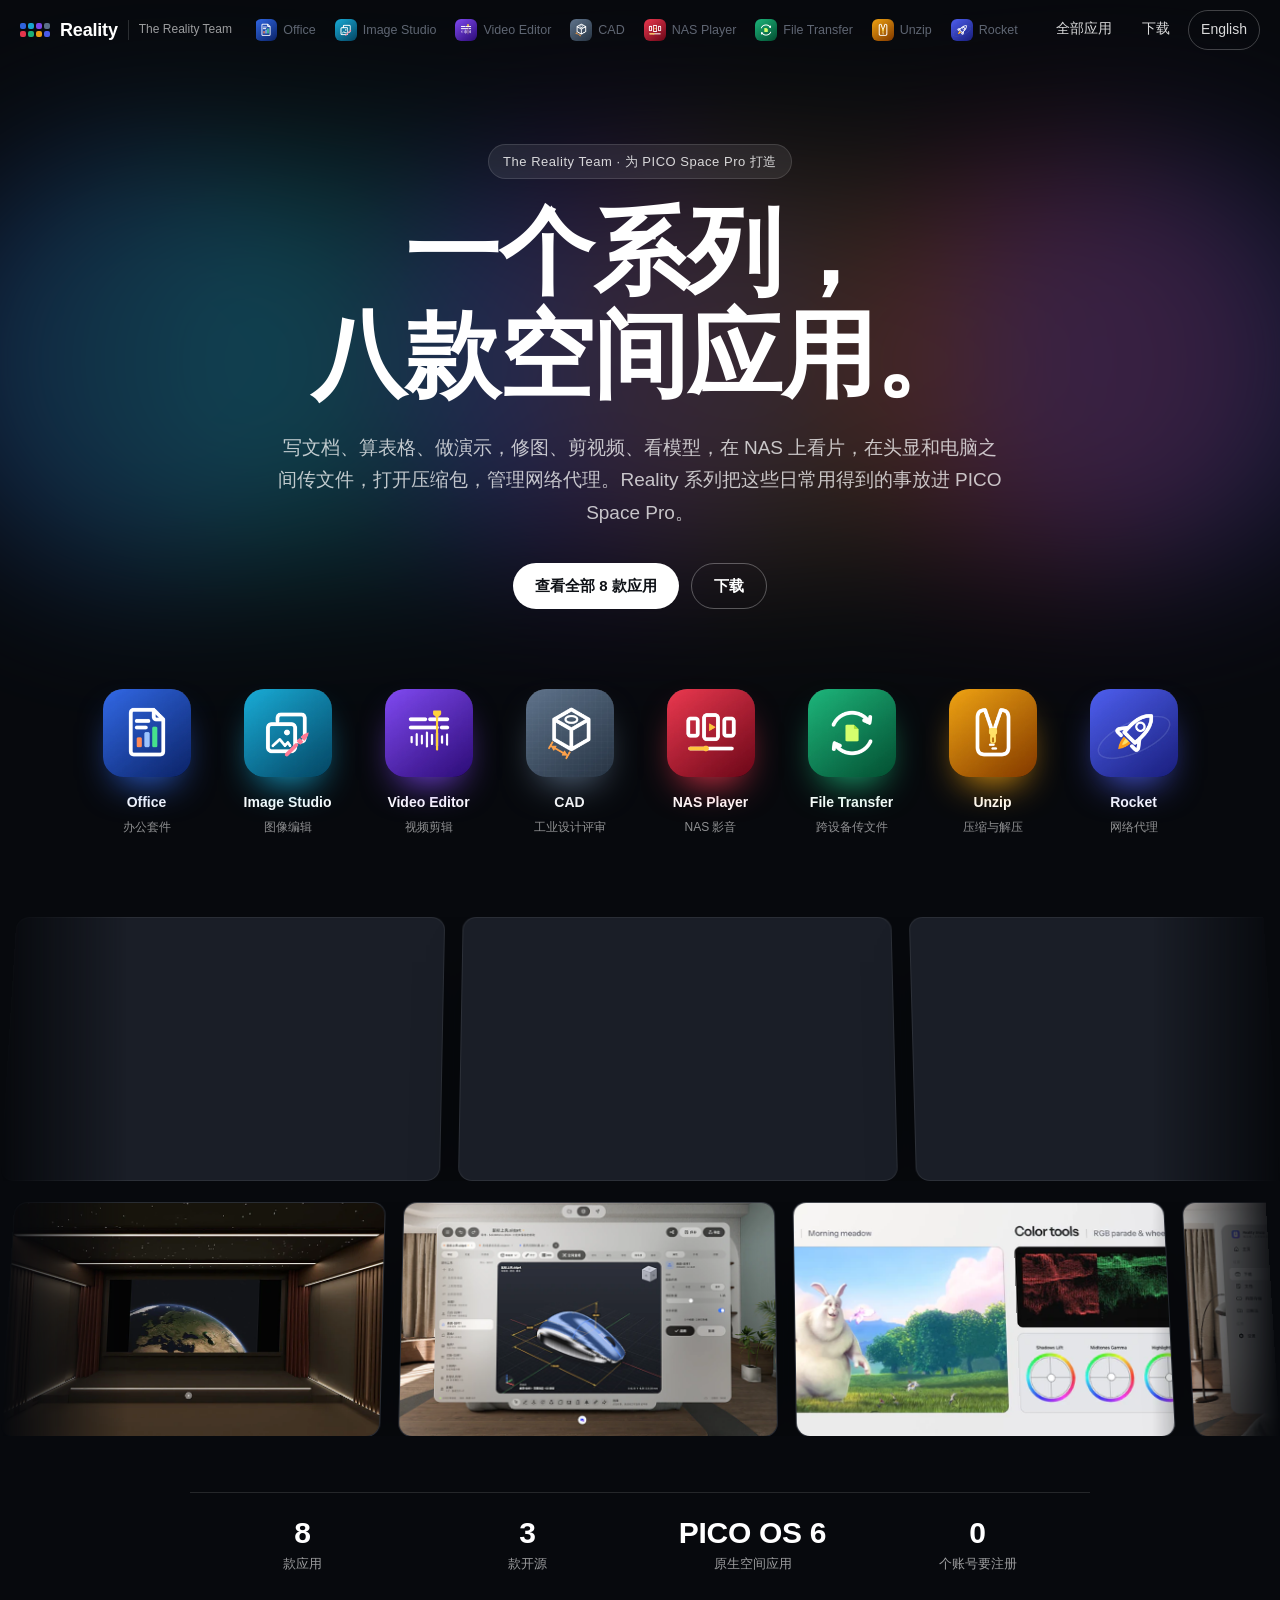
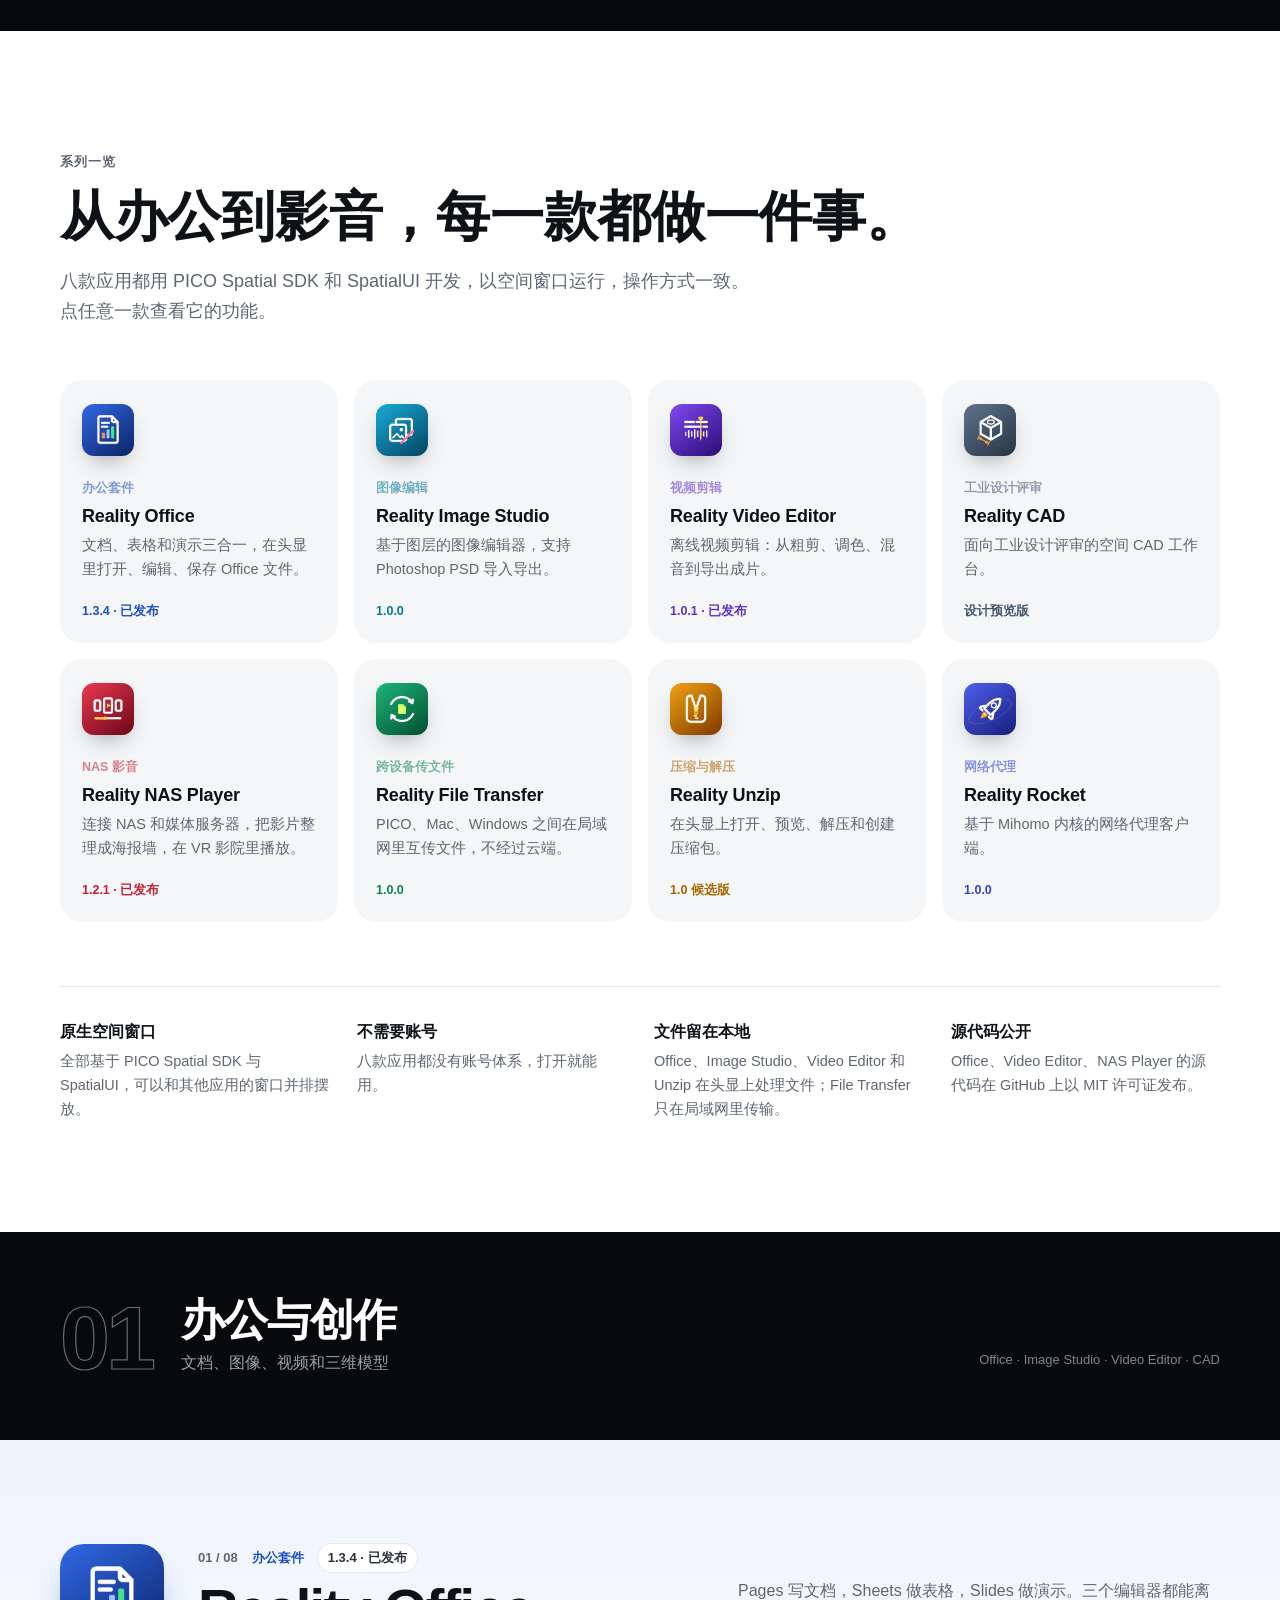
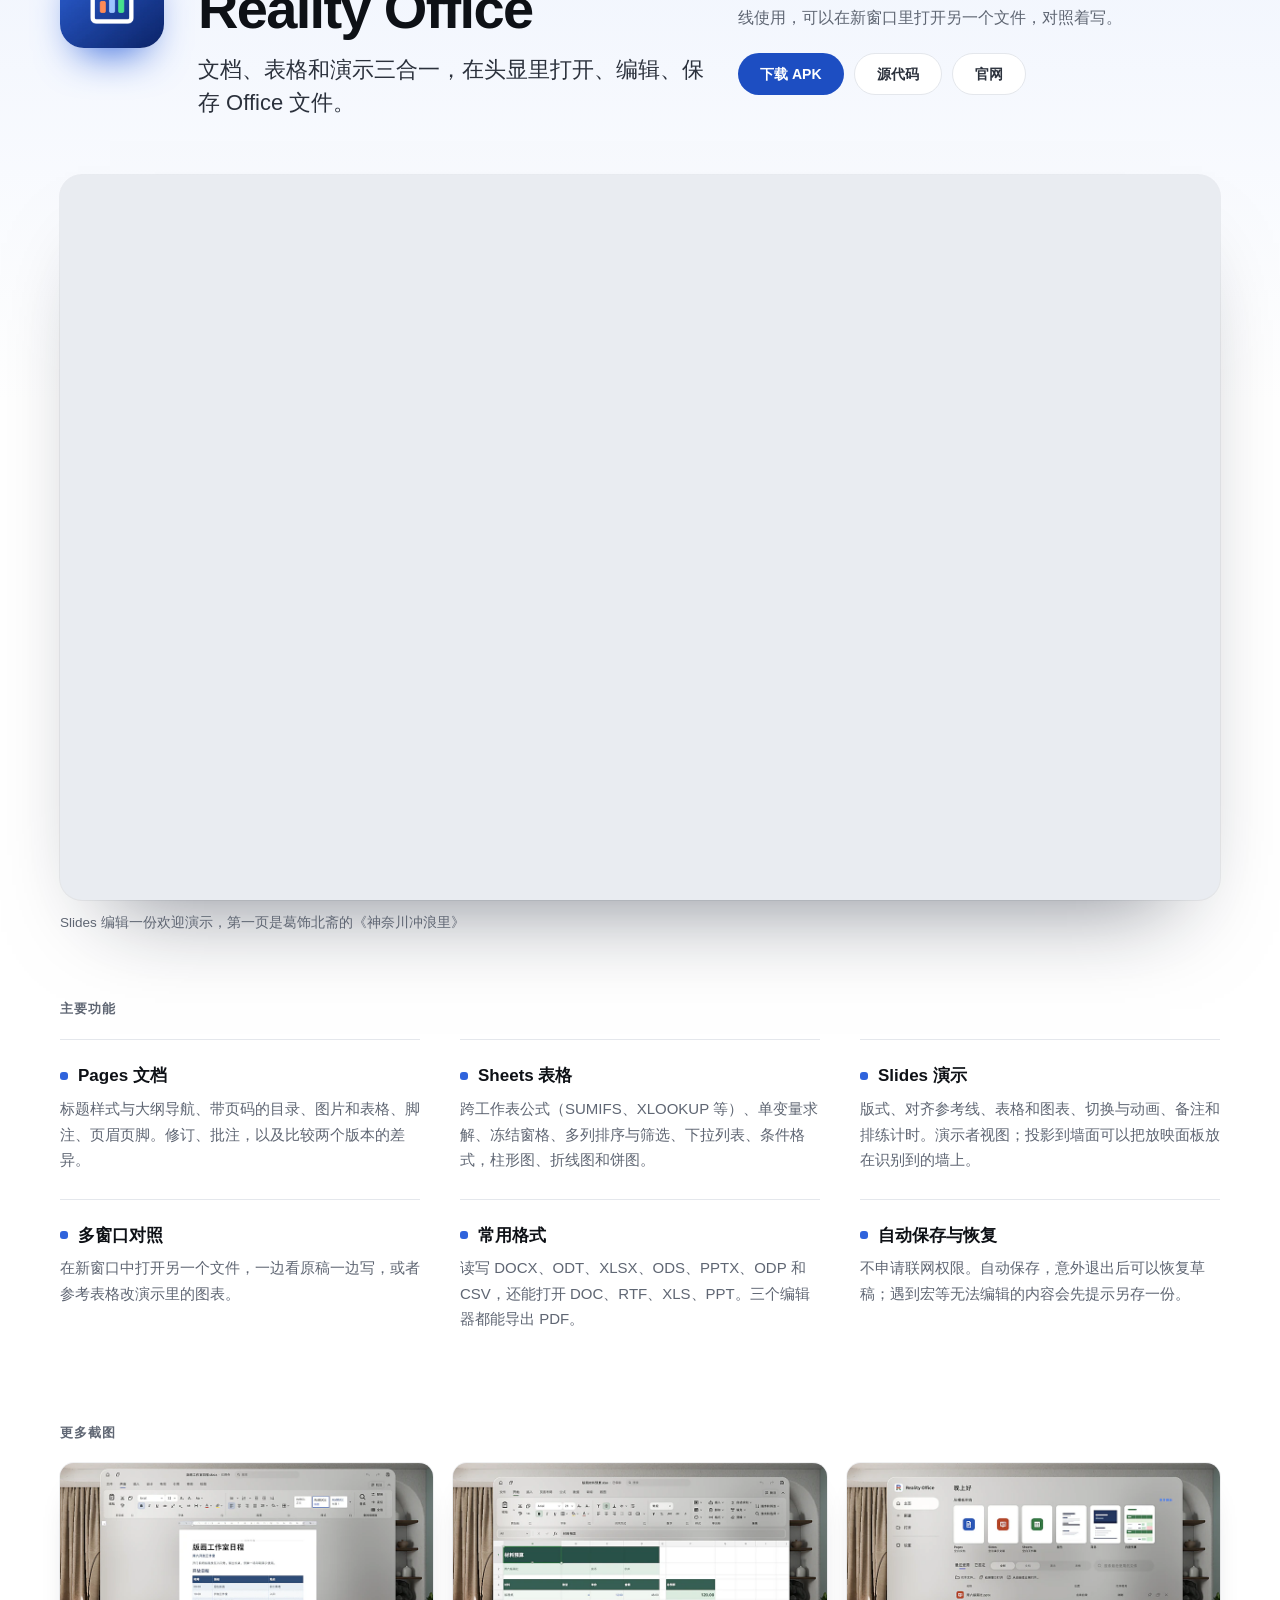
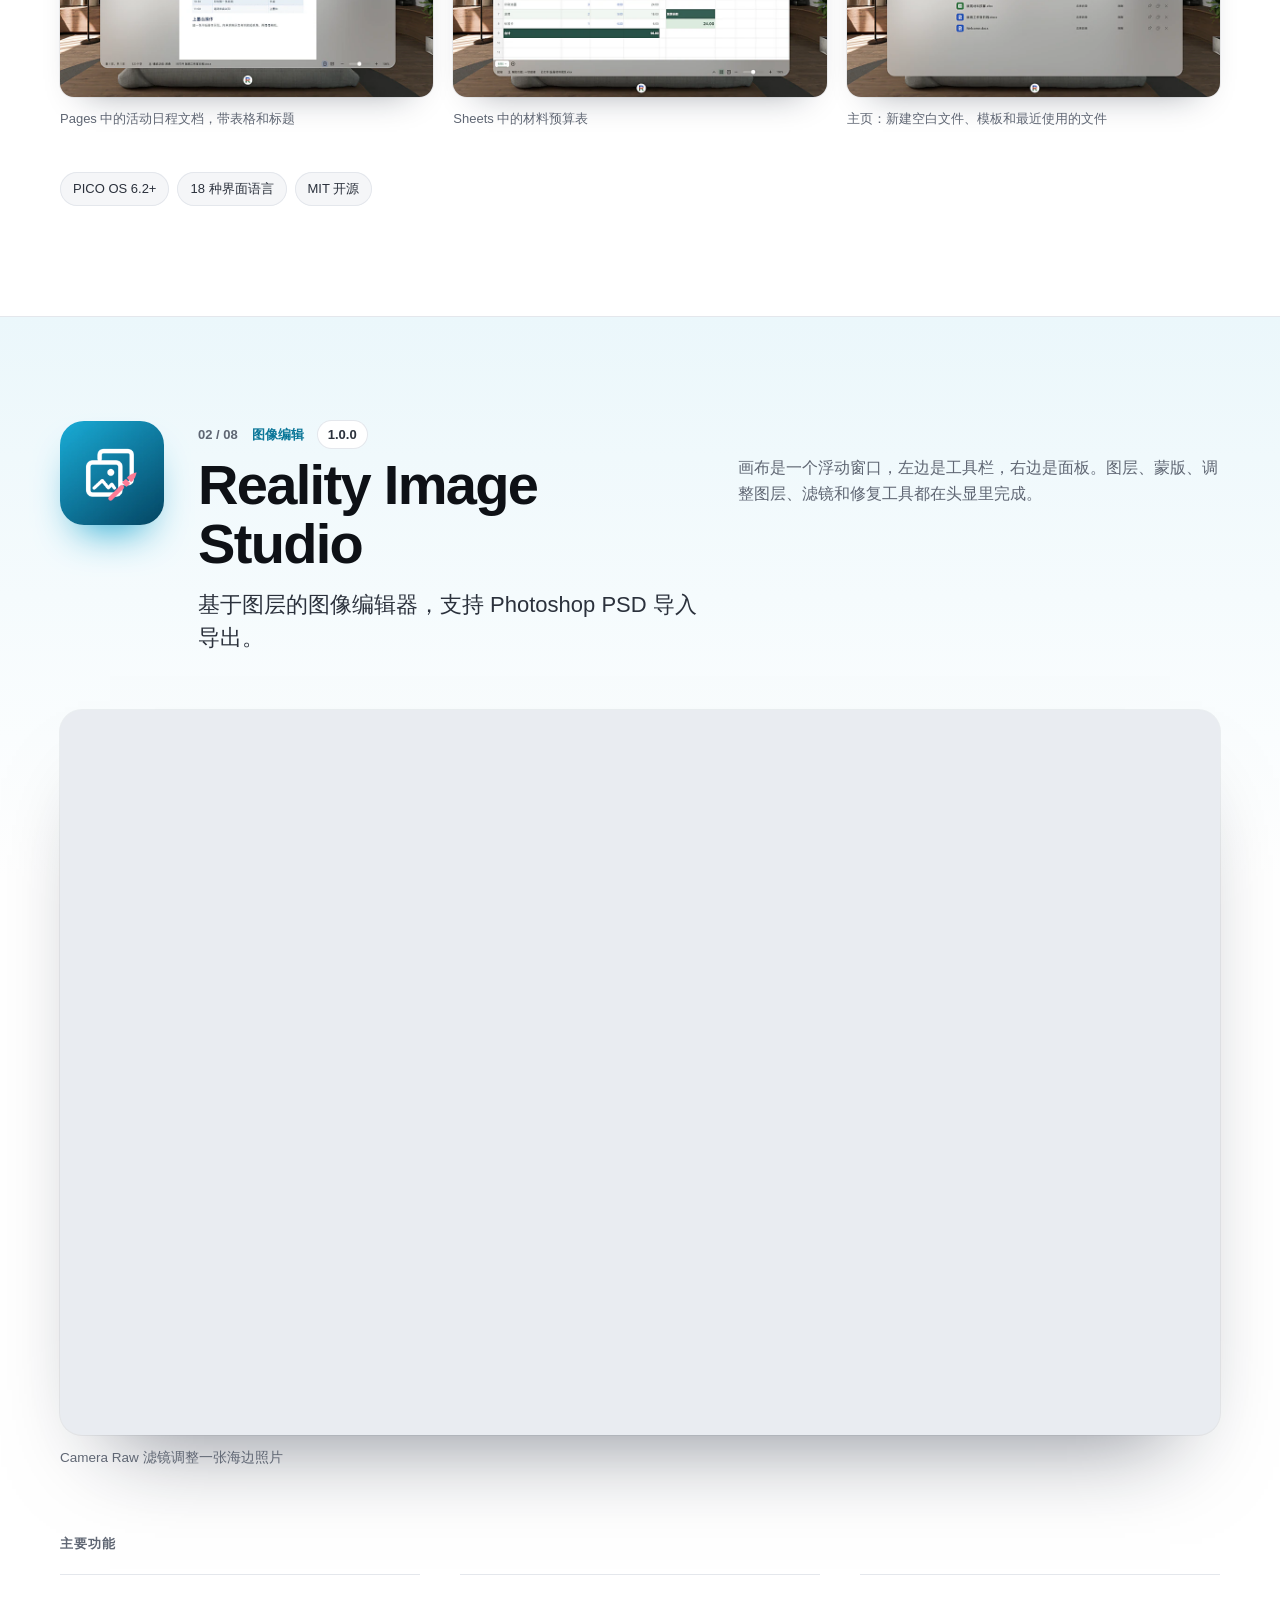
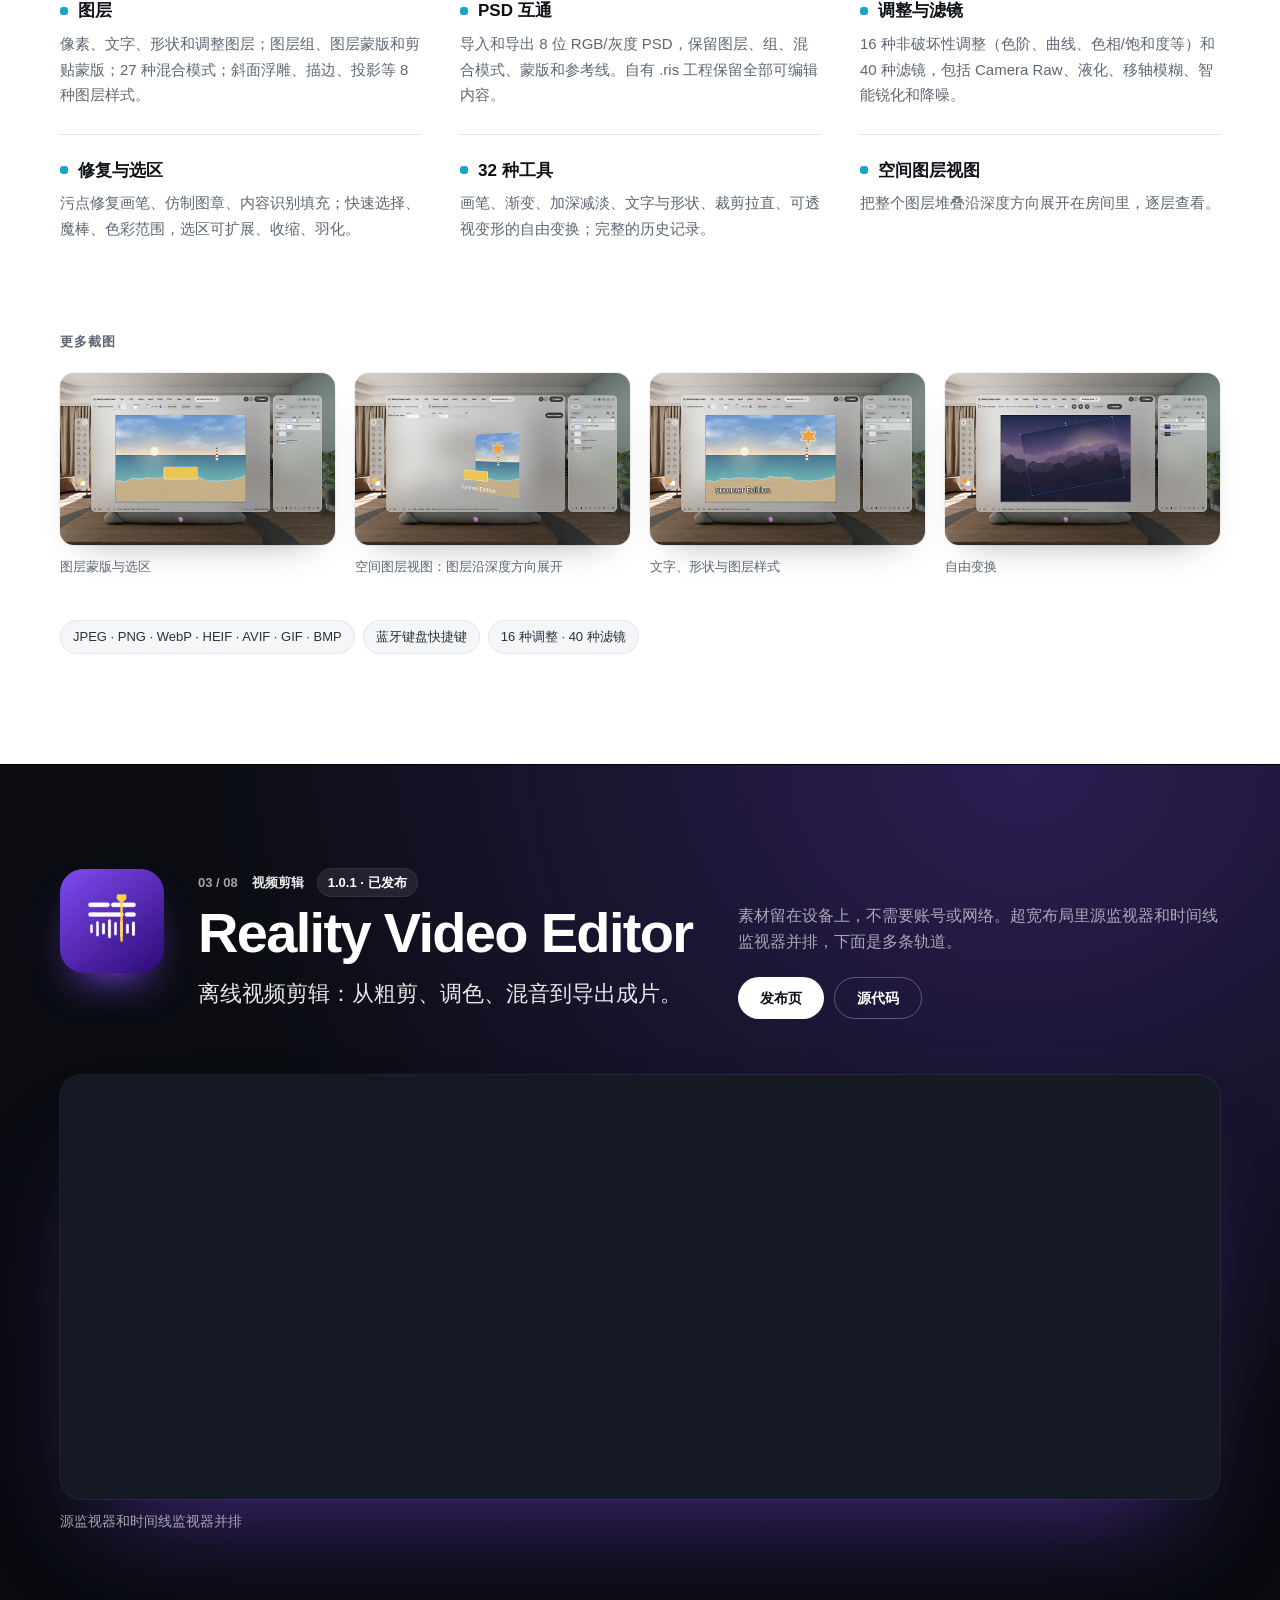
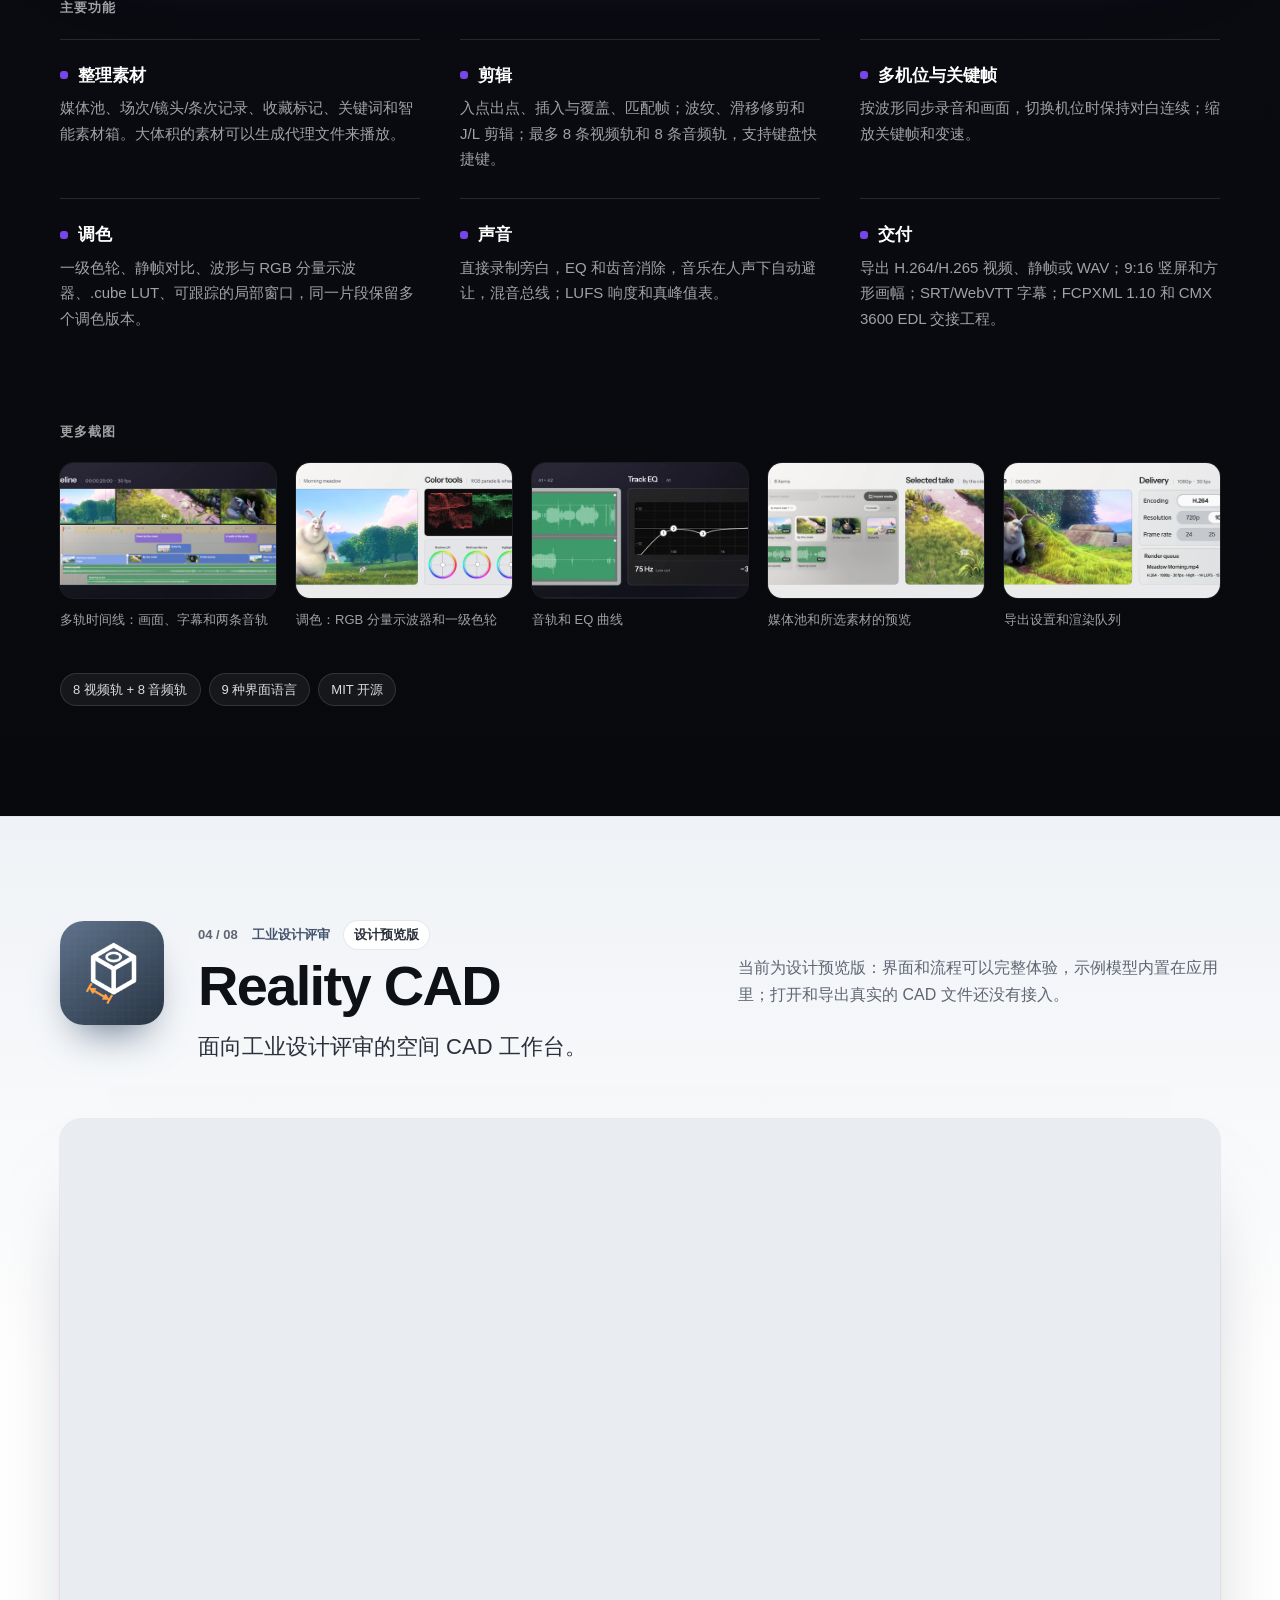
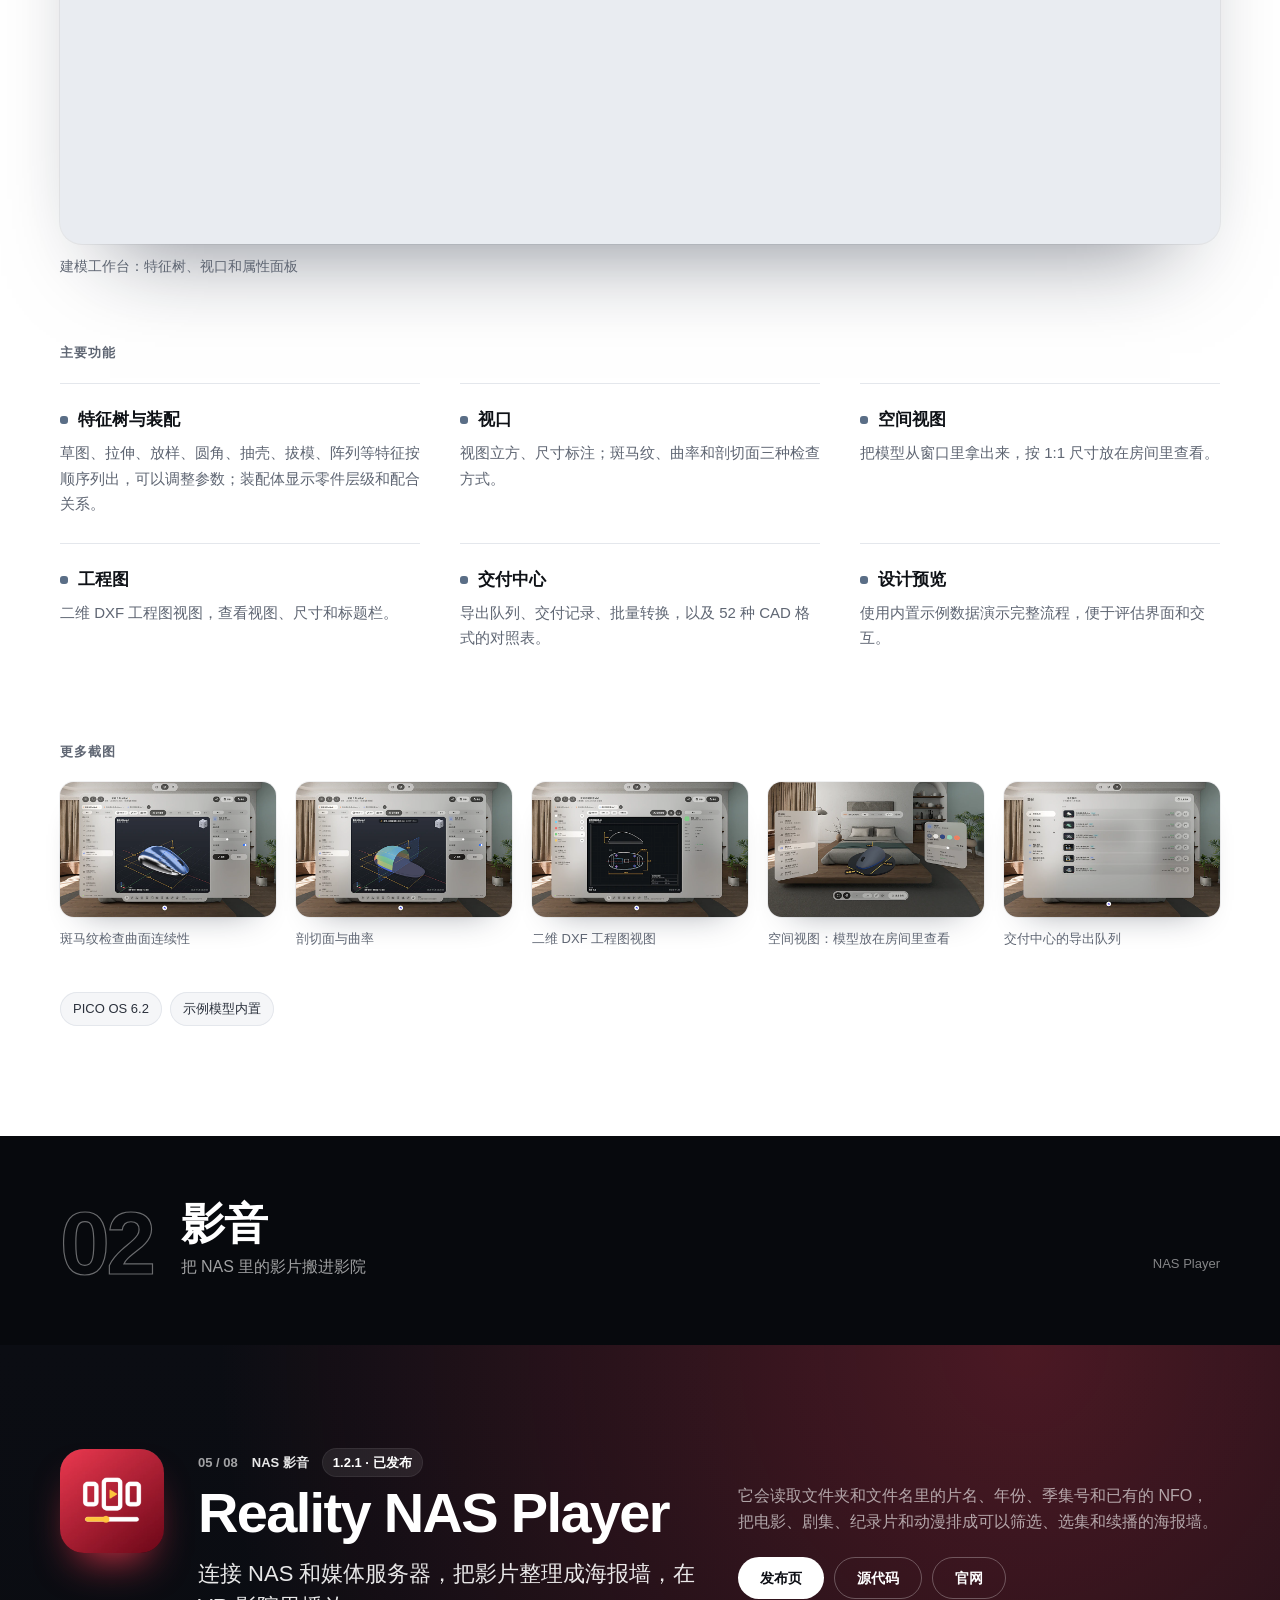
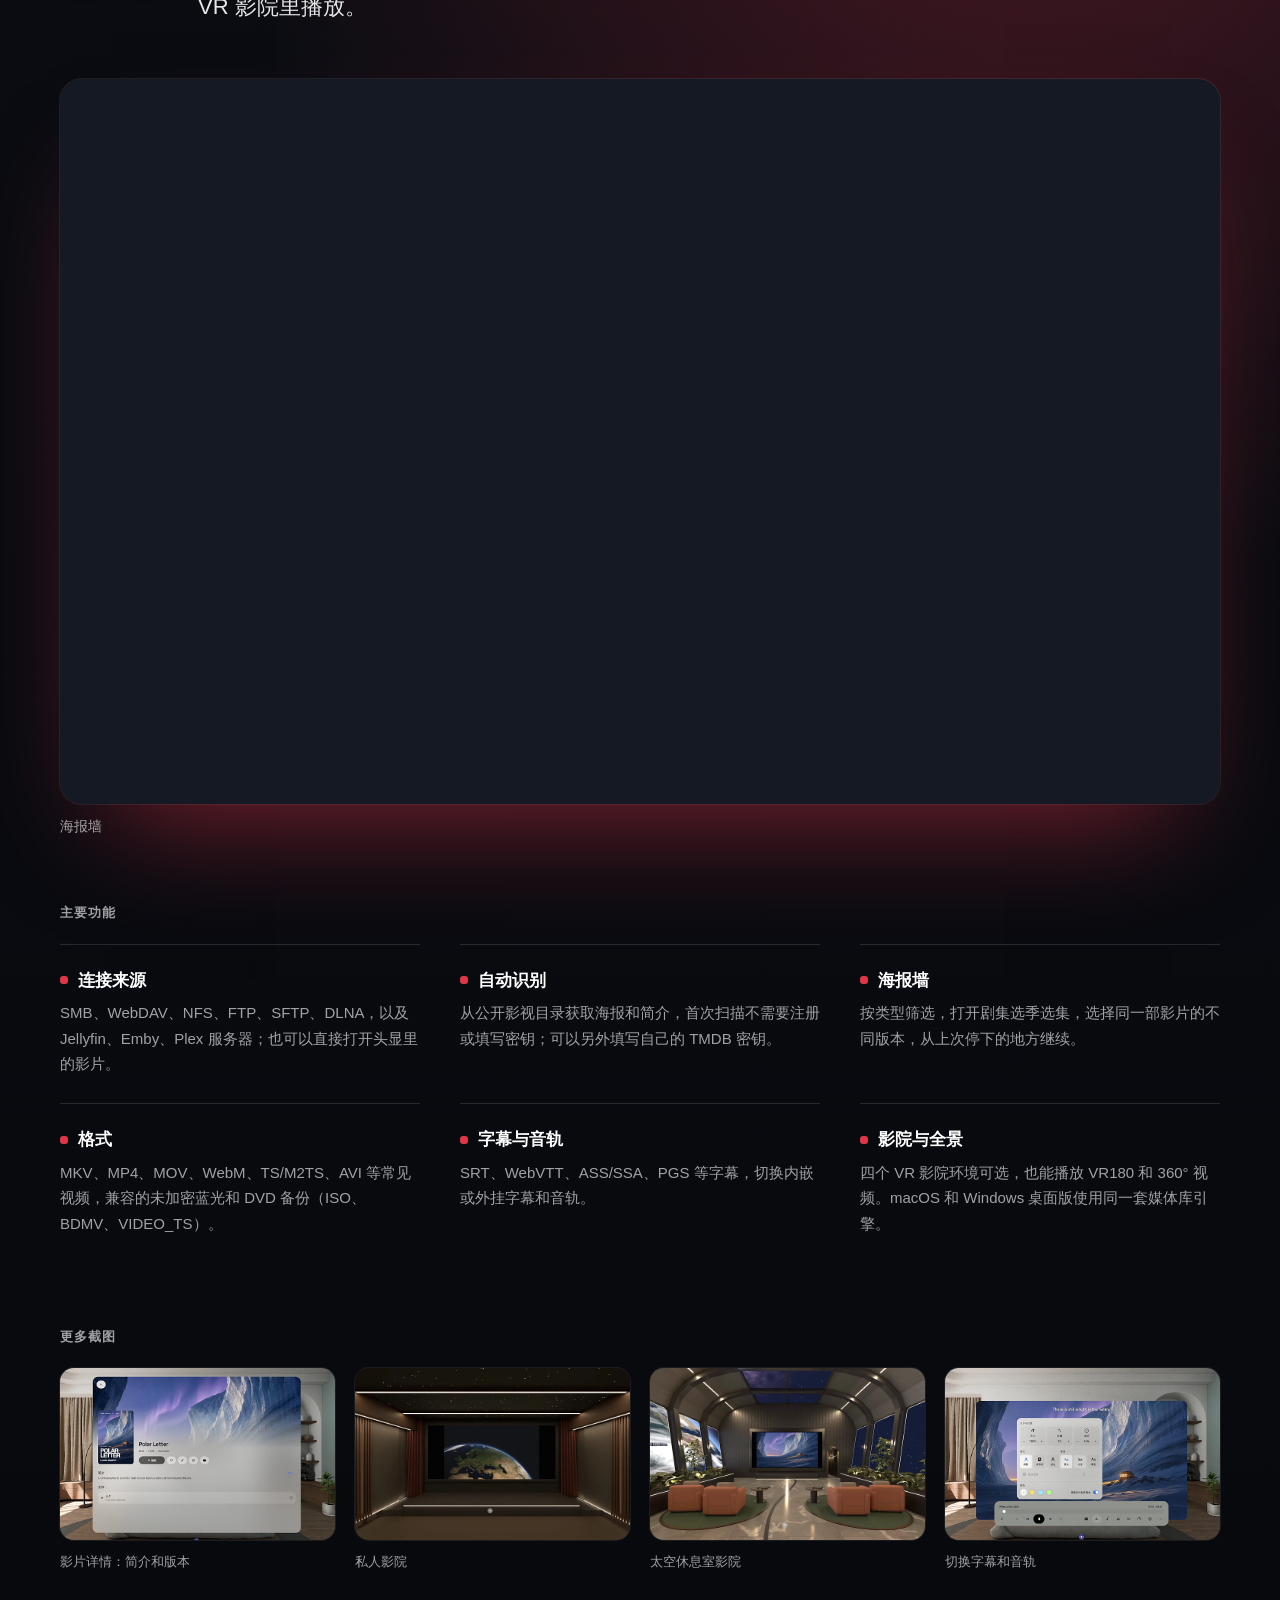
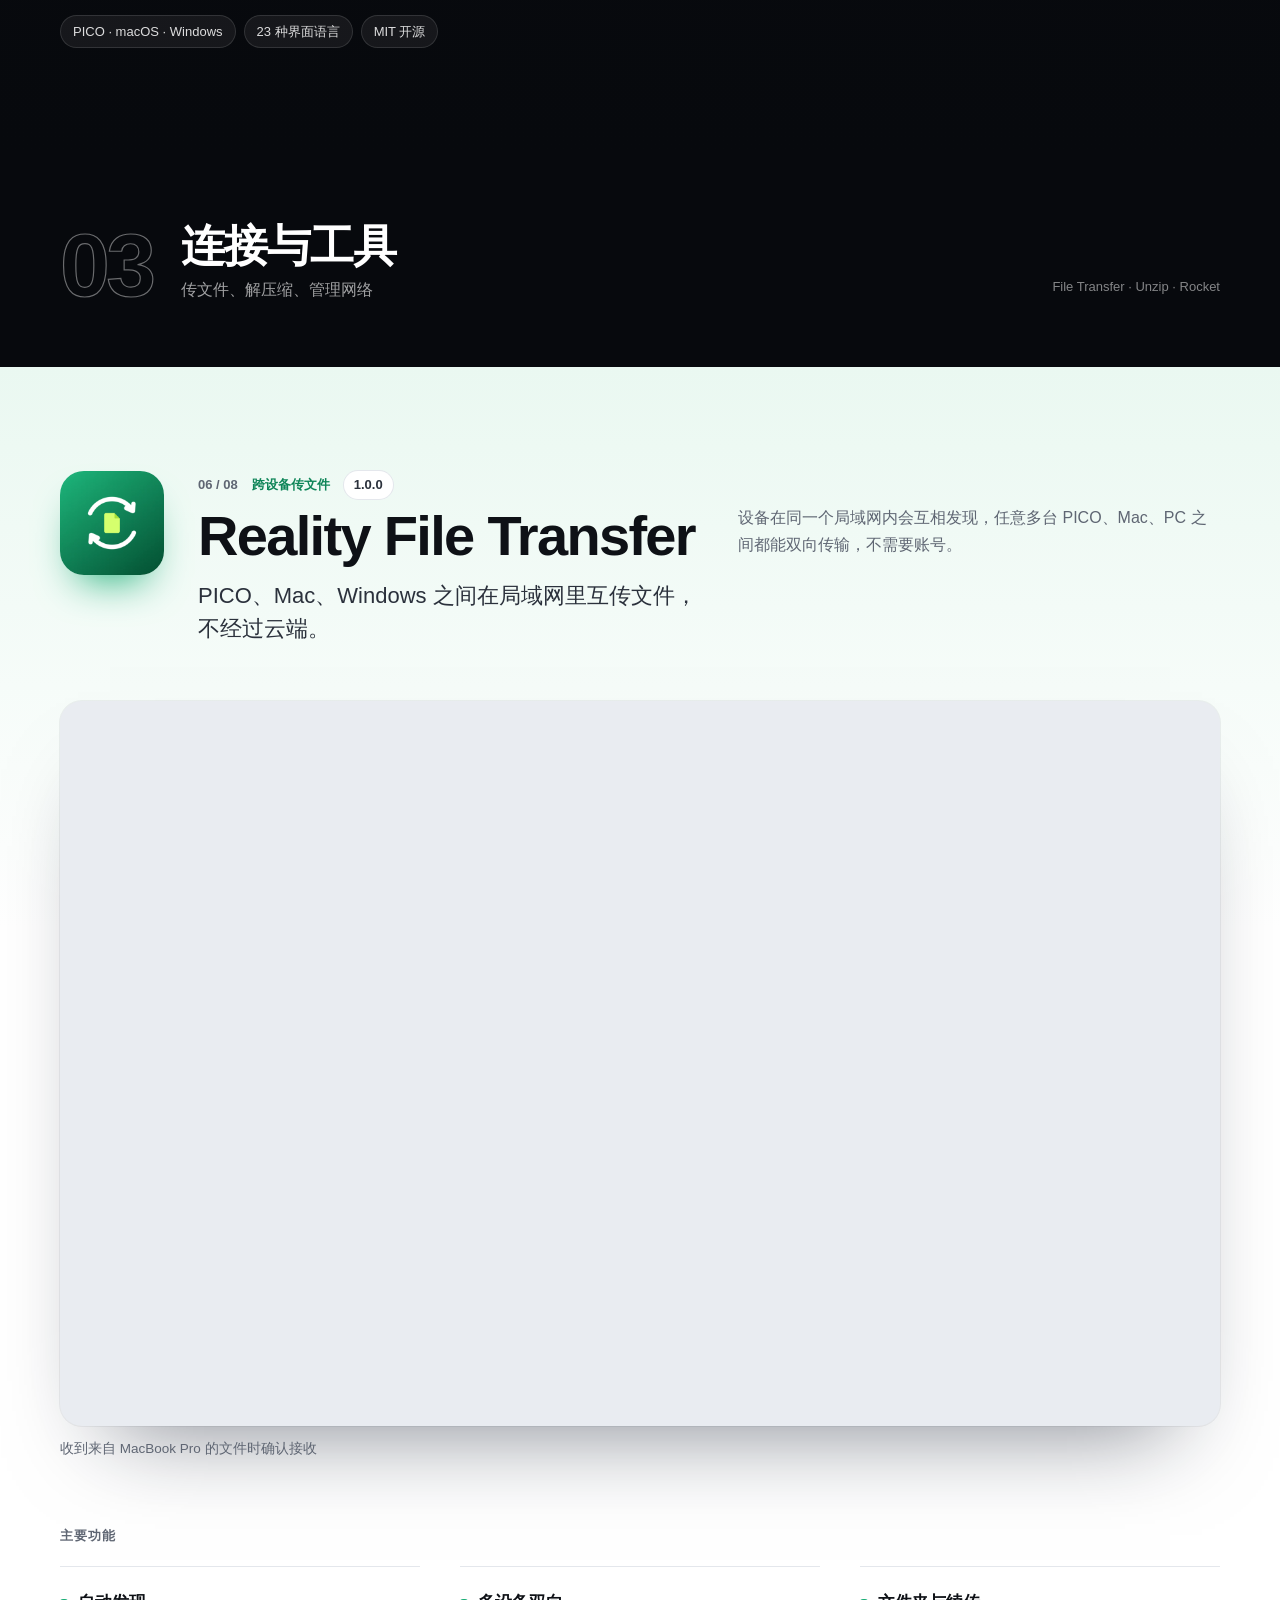
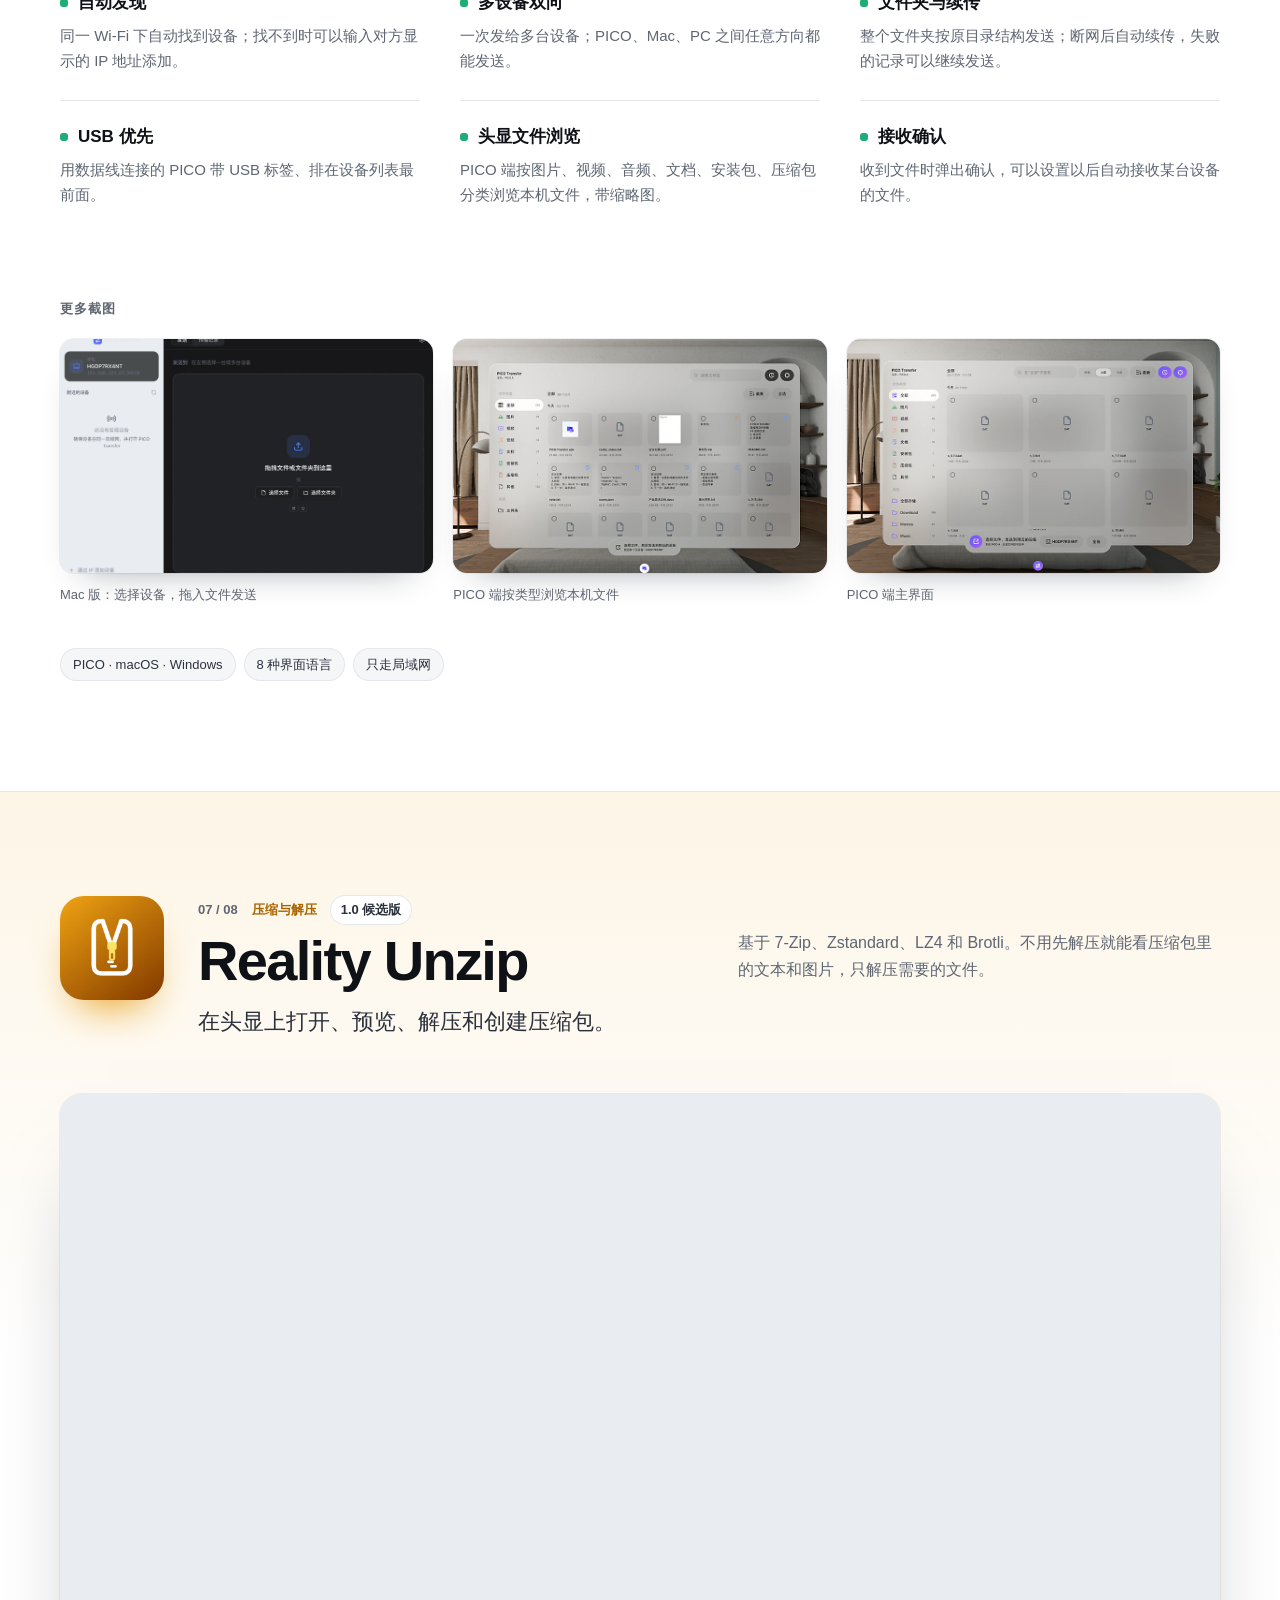
==== commit 60028346: "Sharper screenshots: native-resolution crops at three widths Recapture Image Studio, CAD, Unzip and " ====
--- a/index.html
+++ b/index.html
@@ -14,7 +14,7 @@
 <link rel="icon" href="assets/favicon.png">
 <link rel="alternate" hreflang="zh-CN" href="https://jason-jm.github.io/reality-team/">
 <link rel="alternate" hreflang="en" href="https://jason-jm.github.io/reality-team/en/">
-<link rel="stylesheet" href="assets/site.css">
+<link rel="stylesheet" href="assets/site.css?v=f687a2f5">
 </head>
 <body>
 <a class="skip" href="#series">跳到正文</a>
@@ -58,8 +58,8 @@
     <li><a href="#rocket" style="--c:#4A5AE6"><span class="icon lg" aria-hidden="true"><img src="assets/icons/rocket-bg.webp" alt="" class="l0"><img src="assets/icons/rocket-fg2.webp" alt="" class="l1"><img src="assets/icons/rocket-fg3.webp" alt="" class="l2"></span><span class="dock-name">Rocket</span><span class="dock-cat">网络代理</span></a></li>
   </ul>
   <div class="strips" aria-hidden="true">
-    <div class="strip strip-a"><div class="track"><figure class="card"><img class="" src="assets/shots/office-slides.webp" srcset="assets/shots/office-slides-sm.webp 900w, assets/shots/office-slides.webp 1500w" sizes="480px" width="1500" height="1005" alt="" decoding="async"></figure><figure class="card"><img class="" src="assets/shots/video-workspace.webp" srcset="assets/shots/video-workspace-sm.webp 900w, assets/shots/video-workspace.webp 1800w" sizes="480px" width="1800" height="658" alt="" decoding="async"></figure><figure class="card"><img class="" src="assets/shots/image-raw.webp" srcset="assets/shots/image-raw-sm.webp 900w, assets/shots/image-raw.webp 1280w" sizes="480px" width="1280" height="720" alt="" decoding="async"></figure><figure class="card"><img class="" src="assets/shots/nas-wall-zh.webp" srcset="assets/shots/nas-wall-zh-sm.webp 900w, assets/shots/nas-wall-zh.webp 1100w" sizes="480px" width="1100" height="822" alt="" decoding="async"></figure><figure class="card"><img class="" src="assets/shots/cad-model.webp" srcset="assets/shots/cad-model-sm.webp 900w, assets/shots/cad-model.webp 1600w" sizes="480px" width="1600" height="1000" alt="" decoding="async"></figure><figure class="card"><img class="" src="assets/shots/transfer-desktop.webp" srcset="assets/shots/transfer-desktop-sm.webp 900w, assets/shots/transfer-desktop.webp 1800w" sizes="480px" width="1800" height="1212" alt="" decoding="async"></figure><figure class="card"><img class="" src="assets/shots/office-sheets.webp" srcset="assets/shots/office-sheets-sm.webp 900w, assets/shots/office-sheets.webp 1500w" sizes="480px" width="1500" height="1005" alt="" decoding="async"></figure><figure class="card"><img class="" src="assets/shots/office-slides.webp" srcset="assets/shots/office-slides-sm.webp 900w, assets/shots/office-slides.webp 1500w" sizes="480px" width="1500" height="1005" alt="" decoding="async"></figure><figure class="card"><img class="" src="assets/shots/video-workspace.webp" srcset="assets/shots/video-workspace-sm.webp 900w, assets/shots/video-workspace.webp 1800w" sizes="480px" width="1800" height="658" alt="" decoding="async"></figure><figure class="card"><img class="" src="assets/shots/image-raw.webp" srcset="assets/shots/image-raw-sm.webp 900w, assets/shots/image-raw.webp 1280w" sizes="480px" width="1280" height="720" alt="" decoding="async"></figure><figure class="card"><img class="" src="assets/shots/nas-wall-zh.webp" srcset="assets/shots/nas-wall-zh-sm.webp 900w, assets/shots/nas-wall-zh.webp 1100w" sizes="480px" width="1100" height="822" alt="" decoding="async"></figure><figure class="card"><img class="" src="assets/shots/cad-model.webp" srcset="assets/shots/cad-model-sm.webp 900w, assets/shots/cad-model.webp 1600w" sizes="480px" width="1600" height="1000" alt="" decoding="async"></figure><figure class="card"><img class="" src="assets/shots/transfer-desktop.webp" srcset="assets/shots/transfer-desktop-sm.webp 900w, assets/shots/transfer-desktop.webp 1800w" sizes="480px" width="1800" height="1212" alt="" decoding="async"></figure><figure class="card"><img class="" src="assets/shots/office-sheets.webp" srcset="assets/shots/office-sheets-sm.webp 900w, assets/shots/office-sheets.webp 1500w" sizes="480px" width="1500" height="1005" alt="" decoding="async"></figure></div></div>
-    <div class="strip strip-b"><div class="track"><figure class="card"><img class="" src="assets/shots/nas-cinema.webp" srcset="assets/shots/nas-cinema-sm.webp 900w, assets/shots/nas-cinema.webp 1600w" sizes="480px" width="1600" height="900" alt="" loading="lazy" decoding="async"></figure><figure class="card"><img class="" src="assets/shots/cad-zebra.webp" srcset="assets/shots/cad-zebra-sm.webp 900w, assets/shots/cad-zebra.webp 1600w" sizes="480px" width="1600" height="1000" alt="" loading="lazy" decoding="async"></figure><figure class="card"><img class="" src="assets/shots/video-color.webp" srcset="assets/shots/video-color-sm.webp 900w, assets/shots/video-color.webp 1800w" sizes="480px" width="1800" height="704" alt="" loading="lazy" decoding="async"></figure><figure class="card"><img class="" src="assets/shots/unzip-photos.webp" srcset="assets/shots/unzip-photos-sm.webp 900w, assets/shots/unzip-photos.webp 1800w" sizes="480px" width="1800" height="1125" alt="" loading="lazy" decoding="async"></figure><figure class="card"><img class="" src="assets/shots/rocket-dashboard.webp" srcset="assets/shots/rocket-dashboard-sm.webp 900w, assets/shots/rocket-dashboard.webp 1600w" sizes="480px" width="1600" height="1000" alt="" loading="lazy" decoding="async"></figure><figure class="card"><img class="" src="assets/shots/office-pages.webp" srcset="assets/shots/office-pages-sm.webp 900w, assets/shots/office-pages.webp 1500w" sizes="480px" width="1500" height="1005" alt="" loading="lazy" decoding="async"></figure><figure class="card"><img class="" src="assets/shots/image-spatial.webp" srcset="assets/shots/image-spatial-sm.webp 900w, assets/shots/image-spatial.webp 1280w" sizes="480px" width="1280" height="720" alt="" loading="lazy" decoding="async"></figure><figure class="card"><img class="" src="assets/shots/transfer-incoming.webp" srcset="assets/shots/transfer-incoming-sm.webp 900w, assets/shots/transfer-incoming.webp 1800w" sizes="480px" width="1800" height="1125" alt="" loading="lazy" decoding="async"></figure><figure class="card"><img class="" src="assets/shots/nas-cinema.webp" srcset="assets/shots/nas-cinema-sm.webp 900w, assets/shots/nas-cinema.webp 1600w" sizes="480px" width="1600" height="900" alt="" loading="lazy" decoding="async"></figure><figure class="card"><img class="" src="assets/shots/cad-zebra.webp" srcset="assets/shots/cad-zebra-sm.webp 900w, assets/shots/cad-zebra.webp 1600w" sizes="480px" width="1600" height="1000" alt="" loading="lazy" decoding="async"></figure><figure class="card"><img class="" src="assets/shots/video-color.webp" srcset="assets/shots/video-color-sm.webp 900w, assets/shots/video-color.webp 1800w" sizes="480px" width="1800" height="704" alt="" loading="lazy" decoding="async"></figure><figure class="card"><img class="" src="assets/shots/unzip-photos.webp" srcset="assets/shots/unzip-photos-sm.webp 900w, assets/shots/unzip-photos.webp 1800w" sizes="480px" width="1800" height="1125" alt="" loading="lazy" decoding="async"></figure><figure class="card"><img class="" src="assets/shots/rocket-dashboard.webp" srcset="assets/shots/rocket-dashboard-sm.webp 900w, assets/shots/rocket-dashboard.webp 1600w" sizes="480px" width="1600" height="1000" alt="" loading="lazy" decoding="async"></figure><figure class="card"><img class="" src="assets/shots/office-pages.webp" srcset="assets/shots/office-pages-sm.webp 900w, assets/shots/office-pages.webp 1500w" sizes="480px" width="1500" height="1005" alt="" loading="lazy" decoding="async"></figure><figure class="card"><img class="" src="assets/shots/image-spatial.webp" srcset="assets/shots/image-spatial-sm.webp 900w, assets/shots/image-spatial.webp 1280w" sizes="480px" width="1280" height="720" alt="" loading="lazy" decoding="async"></figure><figure class="card"><img class="" src="assets/shots/transfer-incoming.webp" srcset="assets/shots/transfer-incoming-sm.webp 900w, assets/shots/transfer-incoming.webp 1800w" sizes="480px" width="1800" height="1125" alt="" loading="lazy" decoding="async"></figure></div></div>
+    <div class="strip strip-a"><div class="track"><figure class="card"><img class="" src="assets/shots/office-slides-zh-md.webp" srcset="assets/shots/office-slides-zh-sm.webp 800w, assets/shots/office-slides-zh-md.webp 1400w, assets/shots/office-slides-zh.webp 2040w" sizes="(max-width: 680px) 300px, 440px" data-full="assets/shots/office-slides-zh.webp" width="2040" height="1275" alt="" decoding="async"></figure><figure class="card"><img class="" src="assets/shots/video-workspace-md.webp" srcset="assets/shots/video-workspace-sm.webp 800w, assets/shots/video-workspace-md.webp 1400w, assets/shots/video-workspace.webp 2160w" sizes="(max-width: 680px) 300px, 440px" data-full="assets/shots/video-workspace.webp" width="2160" height="789" alt="" decoding="async"></figure><figure class="card"><img class="" src="assets/shots/image-raw-md.webp" srcset="assets/shots/image-raw-sm.webp 800w, assets/shots/image-raw-md.webp 1400w, assets/shots/image-raw.webp 2560w" sizes="(max-width: 680px) 300px, 440px" data-full="assets/shots/image-raw.webp" width="2560" height="1600" alt="" decoding="async"></figure><figure class="card"><img class="" src="assets/shots/nas-wall-zh-md.webp" srcset="assets/shots/nas-wall-zh-sm.webp 800w, assets/shots/nas-wall-zh-md.webp 1400w, assets/shots/nas-wall-zh.webp 1920w" sizes="(max-width: 680px) 300px, 440px" data-full="assets/shots/nas-wall-zh.webp" width="1920" height="1200" alt="" decoding="async"></figure><figure class="card"><img class="" src="assets/shots/cad-model-md.webp" srcset="assets/shots/cad-model-sm.webp 800w, assets/shots/cad-model-md.webp 1400w, assets/shots/cad-model.webp 2300w" sizes="(max-width: 680px) 300px, 440px" data-full="assets/shots/cad-model.webp" width="2300" height="1438" alt="" decoding="async"></figure><figure class="card"><img class="" src="assets/shots/transfer-desktop-md.webp" srcset="assets/shots/transfer-desktop-sm.webp 800w, assets/shots/transfer-desktop-md.webp 1400w, assets/shots/transfer-desktop.webp 1960w" sizes="(max-width: 680px) 300px, 440px" data-full="assets/shots/transfer-desktop.webp" width="1960" height="1320" alt="" decoding="async"></figure><figure class="card"><img class="" src="assets/shots/office-sheets-zh-md.webp" srcset="assets/shots/office-sheets-zh-sm.webp 800w, assets/shots/office-sheets-zh-md.webp 1400w, assets/shots/office-sheets-zh.webp 2040w" sizes="(max-width: 680px) 300px, 440px" data-full="assets/shots/office-sheets-zh.webp" width="2040" height="1275" alt="" decoding="async"></figure><figure class="card"><img class="" src="assets/shots/office-slides-zh-md.webp" srcset="assets/shots/office-slides-zh-sm.webp 800w, assets/shots/office-slides-zh-md.webp 1400w, assets/shots/office-slides-zh.webp 2040w" sizes="(max-width: 680px) 300px, 440px" data-full="assets/shots/office-slides-zh.webp" width="2040" height="1275" alt="" decoding="async"></figure><figure class="card"><img class="" src="assets/shots/video-workspace-md.webp" srcset="assets/shots/video-workspace-sm.webp 800w, assets/shots/video-workspace-md.webp 1400w, assets/shots/video-workspace.webp 2160w" sizes="(max-width: 680px) 300px, 440px" data-full="assets/shots/video-workspace.webp" width="2160" height="789" alt="" decoding="async"></figure><figure class="card"><img class="" src="assets/shots/image-raw-md.webp" srcset="assets/shots/image-raw-sm.webp 800w, assets/shots/image-raw-md.webp 1400w, assets/shots/image-raw.webp 2560w" sizes="(max-width: 680px) 300px, 440px" data-full="assets/shots/image-raw.webp" width="2560" height="1600" alt="" decoding="async"></figure><figure class="card"><img class="" src="assets/shots/nas-wall-zh-md.webp" srcset="assets/shots/nas-wall-zh-sm.webp 800w, assets/shots/nas-wall-zh-md.webp 1400w, assets/shots/nas-wall-zh.webp 1920w" sizes="(max-width: 680px) 300px, 440px" data-full="assets/shots/nas-wall-zh.webp" width="1920" height="1200" alt="" decoding="async"></figure><figure class="card"><img class="" src="assets/shots/cad-model-md.webp" srcset="assets/shots/cad-model-sm.webp 800w, assets/shots/cad-model-md.webp 1400w, assets/shots/cad-model.webp 2300w" sizes="(max-width: 680px) 300px, 440px" data-full="assets/shots/cad-model.webp" width="2300" height="1438" alt="" decoding="async"></figure><figure class="card"><img class="" src="assets/shots/transfer-desktop-md.webp" srcset="assets/shots/transfer-desktop-sm.webp 800w, assets/shots/transfer-desktop-md.webp 1400w, assets/shots/transfer-desktop.webp 1960w" sizes="(max-width: 680px) 300px, 440px" data-full="assets/shots/transfer-desktop.webp" width="1960" height="1320" alt="" decoding="async"></figure><figure class="card"><img class="" src="assets/shots/office-sheets-zh-md.webp" srcset="assets/shots/office-sheets-zh-sm.webp 800w, assets/shots/office-sheets-zh-md.webp 1400w, assets/shots/office-sheets-zh.webp 2040w" sizes="(max-width: 680px) 300px, 440px" data-full="assets/shots/office-sheets-zh.webp" width="2040" height="1275" alt="" decoding="async"></figure></div></div>
+    <div class="strip strip-b"><div class="track"><figure class="card"><img class="" src="assets/shots/nas-cinema-md.webp" srcset="assets/shots/nas-cinema-sm.webp 800w, assets/shots/nas-cinema-md.webp 1400w, assets/shots/nas-cinema.webp 1600w" sizes="(max-width: 680px) 300px, 440px" data-full="assets/shots/nas-cinema.webp" width="1600" height="900" alt="" loading="lazy" decoding="async"></figure><figure class="card"><img class="" src="assets/shots/cad-zebra-md.webp" srcset="assets/shots/cad-zebra-sm.webp 800w, assets/shots/cad-zebra-md.webp 1400w, assets/shots/cad-zebra.webp 2300w" sizes="(max-width: 680px) 300px, 440px" data-full="assets/shots/cad-zebra.webp" width="2300" height="1438" alt="" loading="lazy" decoding="async"></figure><figure class="card"><img class="" src="assets/shots/video-color-md.webp" srcset="assets/shots/video-color-sm.webp 800w, assets/shots/video-color-md.webp 1400w, assets/shots/video-color.webp 2160w" sizes="(max-width: 680px) 300px, 440px" data-full="assets/shots/video-color.webp" width="2160" height="845" alt="" loading="lazy" decoding="async"></figure><figure class="card"><img class="" src="assets/shots/unzip-photos-md.webp" srcset="assets/shots/unzip-photos-sm.webp 800w, assets/shots/unzip-photos-md.webp 1400w, assets/shots/unzip-photos.webp 1840w" sizes="(max-width: 680px) 300px, 440px" data-full="assets/shots/unzip-photos.webp" width="1840" height="1150" alt="" loading="lazy" decoding="async"></figure><figure class="card"><img class="" src="assets/shots/rocket-dashboard-md.webp" srcset="assets/shots/rocket-dashboard-sm.webp 800w, assets/shots/rocket-dashboard-md.webp 1400w, assets/shots/rocket-dashboard.webp 2080w" sizes="(max-width: 680px) 300px, 440px" data-full="assets/shots/rocket-dashboard.webp" width="2080" height="1300" alt="" loading="lazy" decoding="async"></figure><figure class="card"><img class="" src="assets/shots/office-pages-zh-md.webp" srcset="assets/shots/office-pages-zh-sm.webp 800w, assets/shots/office-pages-zh-md.webp 1400w, assets/shots/office-pages-zh.webp 2040w" sizes="(max-width: 680px) 300px, 440px" data-full="assets/shots/office-pages-zh.webp" width="2040" height="1275" alt="" loading="lazy" decoding="async"></figure><figure class="card"><img class="" src="assets/shots/image-spatial-md.webp" srcset="assets/shots/image-spatial-sm.webp 800w, assets/shots/image-spatial-md.webp 1400w, assets/shots/image-spatial.webp 2560w" sizes="(max-width: 680px) 300px, 440px" data-full="assets/shots/image-spatial.webp" width="2560" height="1600" alt="" loading="lazy" decoding="async"></figure><figure class="card"><img class="" src="assets/shots/transfer-incoming-md.webp" srcset="assets/shots/transfer-incoming-sm.webp 800w, assets/shots/transfer-incoming-md.webp 1400w, assets/shots/transfer-incoming.webp 2000w" sizes="(max-width: 680px) 300px, 440px" data-full="assets/shots/transfer-incoming.webp" width="2000" height="1250" alt="" loading="lazy" decoding="async"></figure><figure class="card"><img class="" src="assets/shots/nas-cinema-md.webp" srcset="assets/shots/nas-cinema-sm.webp 800w, assets/shots/nas-cinema-md.webp 1400w, assets/shots/nas-cinema.webp 1600w" sizes="(max-width: 680px) 300px, 440px" data-full="assets/shots/nas-cinema.webp" width="1600" height="900" alt="" loading="lazy" decoding="async"></figure><figure class="card"><img class="" src="assets/shots/cad-zebra-md.webp" srcset="assets/shots/cad-zebra-sm.webp 800w, assets/shots/cad-zebra-md.webp 1400w, assets/shots/cad-zebra.webp 2300w" sizes="(max-width: 680px) 300px, 440px" data-full="assets/shots/cad-zebra.webp" width="2300" height="1438" alt="" loading="lazy" decoding="async"></figure><figure class="card"><img class="" src="assets/shots/video-color-md.webp" srcset="assets/shots/video-color-sm.webp 800w, assets/shots/video-color-md.webp 1400w, assets/shots/video-color.webp 2160w" sizes="(max-width: 680px) 300px, 440px" data-full="assets/shots/video-color.webp" width="2160" height="845" alt="" loading="lazy" decoding="async"></figure><figure class="card"><img class="" src="assets/shots/unzip-photos-md.webp" srcset="assets/shots/unzip-photos-sm.webp 800w, assets/shots/unzip-photos-md.webp 1400w, assets/shots/unzip-photos.webp 1840w" sizes="(max-width: 680px) 300px, 440px" data-full="assets/shots/unzip-photos.webp" width="1840" height="1150" alt="" loading="lazy" decoding="async"></figure><figure class="card"><img class="" src="assets/shots/rocket-dashboard-md.webp" srcset="assets/shots/rocket-dashboard-sm.webp 800w, assets/shots/rocket-dashboard-md.webp 1400w, assets/shots/rocket-dashboard.webp 2080w" sizes="(max-width: 680px) 300px, 440px" data-full="assets/shots/rocket-dashboard.webp" width="2080" height="1300" alt="" loading="lazy" decoding="async"></figure><figure class="card"><img class="" src="assets/shots/office-pages-zh-md.webp" srcset="assets/shots/office-pages-zh-sm.webp 800w, assets/shots/office-pages-zh-md.webp 1400w, assets/shots/office-pages-zh.webp 2040w" sizes="(max-width: 680px) 300px, 440px" data-full="assets/shots/office-pages-zh.webp" width="2040" height="1275" alt="" loading="lazy" decoding="async"></figure><figure class="card"><img class="" src="assets/shots/image-spatial-md.webp" srcset="assets/shots/image-spatial-sm.webp 800w, assets/shots/image-spatial-md.webp 1400w, assets/shots/image-spatial.webp 2560w" sizes="(max-width: 680px) 300px, 440px" data-full="assets/shots/image-spatial.webp" width="2560" height="1600" alt="" loading="lazy" decoding="async"></figure><figure class="card"><img class="" src="assets/shots/transfer-incoming-md.webp" srcset="assets/shots/transfer-incoming-sm.webp 800w, assets/shots/transfer-incoming-md.webp 1400w, assets/shots/transfer-incoming.webp 2000w" sizes="(max-width: 680px) 300px, 440px" data-full="assets/shots/transfer-incoming.webp" width="2000" height="1250" alt="" loading="lazy" decoding="async"></figure></div></div>
   </div>
   <ul class="facts">
     <li><b>8</b><span>款应用</span></li>
@@ -164,7 +164,7 @@
       </div>
     </div>
     <figure class="shot-main" data-gallery="office">
-      <button class="zoom" type="button" data-index="0"><img class="" src="assets/shots/office-slides.webp" srcset="assets/shots/office-slides-sm.webp 900w, assets/shots/office-slides.webp 1500w" sizes="(min-width: 1100px) 1040px, 92vw" width="1500" height="1005" alt="Reality Office · Slides 编辑一份欢迎演示，第一页是葛饰北斋的《神奈川冲浪里》" loading="lazy" decoding="async"></button>
+      <button class="zoom" type="button" data-index="0"><img class="" src="assets/shots/office-slides-zh-md.webp" srcset="assets/shots/office-slides-zh-sm.webp 800w, assets/shots/office-slides-zh-md.webp 1400w, assets/shots/office-slides-zh.webp 2040w" sizes="(min-width: 1208px) 1160px, calc(100vw - 48px)" data-full="assets/shots/office-slides-zh.webp" width="2040" height="1275" alt="Reality Office · Slides 编辑一份欢迎演示，第一页是葛饰北斋的《神奈川冲浪里》" loading="lazy" decoding="async"></button>
       <figcaption>Slides 编辑一份欢迎演示，第一页是葛饰北斋的《神奈川冲浪里》</figcaption>
     </figure>
     <h3 class="sub">主要功能</h3>
@@ -178,9 +178,9 @@
     </ul>
     <h3 class="sub">更多截图</h3>
     <div class="gallery" data-gallery="office">
-      <figure><button class="zoom" type="button" data-index="1"><img class="" src="assets/shots/office-pages.webp" srcset="assets/shots/office-pages-sm.webp 900w, assets/shots/office-pages.webp 1500w" sizes="(min-width: 1100px) 340px, 45vw" width="1500" height="1005" alt="Reality Office · Pages 中的活动日程文档，带表格和标题" loading="lazy" decoding="async"></button><figcaption>Pages 中的活动日程文档，带表格和标题</figcaption></figure>
-      <figure><button class="zoom" type="button" data-index="2"><img class="" src="assets/shots/office-sheets.webp" srcset="assets/shots/office-sheets-sm.webp 900w, assets/shots/office-sheets.webp 1500w" sizes="(min-width: 1100px) 340px, 45vw" width="1500" height="1005" alt="Reality Office · Sheets 中的材料预算表" loading="lazy" decoding="async"></button><figcaption>Sheets 中的材料预算表</figcaption></figure>
-      <figure><button class="zoom" type="button" data-index="3"><img class="" src="assets/shots/office-home.webp" srcset="assets/shots/office-home-sm.webp 900w, assets/shots/office-home.webp 1500w" sizes="(min-width: 1100px) 340px, 45vw" width="1500" height="947" alt="Reality Office · 主页：新建空白文件、模板和最近使用的文件" loading="lazy" decoding="async"></button><figcaption>主页：新建空白文件、模板和最近使用的文件</figcaption></figure>
+      <figure><button class="zoom" type="button" data-index="1"><img class="" src="assets/shots/office-pages-zh-md.webp" srcset="assets/shots/office-pages-zh-sm.webp 800w, assets/shots/office-pages-zh-md.webp 1400w, assets/shots/office-pages-zh.webp 2040w" sizes="(min-width: 1208px) 380px, (min-width: 680px) 32vw, 48vw" data-full="assets/shots/office-pages-zh.webp" width="2040" height="1275" alt="Reality Office · Pages 中的活动日程文档，带表格和标题" loading="lazy" decoding="async"></button><figcaption>Pages 中的活动日程文档，带表格和标题</figcaption></figure>
+      <figure><button class="zoom" type="button" data-index="2"><img class="" src="assets/shots/office-sheets-zh-md.webp" srcset="assets/shots/office-sheets-zh-sm.webp 800w, assets/shots/office-sheets-zh-md.webp 1400w, assets/shots/office-sheets-zh.webp 2040w" sizes="(min-width: 1208px) 380px, (min-width: 680px) 32vw, 48vw" data-full="assets/shots/office-sheets-zh.webp" width="2040" height="1275" alt="Reality Office · Sheets 中的材料预算表" loading="lazy" decoding="async"></button><figcaption>Sheets 中的材料预算表</figcaption></figure>
+      <figure><button class="zoom" type="button" data-index="3"><img class="" src="assets/shots/office-home-zh-md.webp" srcset="assets/shots/office-home-zh-sm.webp 800w, assets/shots/office-home-zh-md.webp 1400w, assets/shots/office-home-zh.webp 2040w" sizes="(min-width: 1208px) 380px, (min-width: 680px) 32vw, 48vw" data-full="assets/shots/office-home-zh.webp" width="2040" height="1275" alt="Reality Office · 主页：新建空白文件、模板和最近使用的文件" loading="lazy" decoding="async"></button><figcaption>主页：新建空白文件、模板和最近使用的文件</figcaption></figure>
     </div>
     <ul class="chips" aria-label="规格"><li>PICO OS 6.2+</li><li>18 种界面语言</li><li>MIT 开源</li></ul>
   </div>
@@ -201,7 +201,7 @@
       </div>
     </div>
     <figure class="shot-main" data-gallery="image">
-      <button class="zoom" type="button" data-index="0"><img class="" src="assets/shots/image-raw.webp" srcset="assets/shots/image-raw-sm.webp 900w, assets/shots/image-raw.webp 1280w" sizes="(min-width: 1100px) 1040px, 92vw" width="1280" height="720" alt="Reality Image Studio · Camera Raw 滤镜调整一张海边照片" loading="lazy" decoding="async"></button>
+      <button class="zoom" type="button" data-index="0"><img class="" src="assets/shots/image-raw-md.webp" srcset="assets/shots/image-raw-sm.webp 800w, assets/shots/image-raw-md.webp 1400w, assets/shots/image-raw.webp 2560w" sizes="(min-width: 1208px) 1160px, calc(100vw - 48px)" data-full="assets/shots/image-raw.webp" width="2560" height="1600" alt="Reality Image Studio · Camera Raw 滤镜调整一张海边照片" loading="lazy" decoding="async"></button>
       <figcaption>Camera Raw 滤镜调整一张海边照片</figcaption>
     </figure>
     <h3 class="sub">主要功能</h3>
@@ -215,10 +215,10 @@
     </ul>
     <h3 class="sub">更多截图</h3>
     <div class="gallery" data-gallery="image">
-      <figure><button class="zoom" type="button" data-index="1"><img class="" src="assets/shots/image-mask.webp" srcset="assets/shots/image-mask-sm.webp 900w, assets/shots/image-mask.webp 1280w" sizes="(min-width: 1100px) 340px, 45vw" width="1280" height="651" alt="Reality Image Studio · 图层蒙版与选区" loading="lazy" decoding="async"></button><figcaption>图层蒙版与选区</figcaption></figure>
-      <figure><button class="zoom" type="button" data-index="2"><img class="" src="assets/shots/image-spatial.webp" srcset="assets/shots/image-spatial-sm.webp 900w, assets/shots/image-spatial.webp 1280w" sizes="(min-width: 1100px) 340px, 45vw" width="1280" height="720" alt="Reality Image Studio · 空间图层视图：图层沿深度方向展开" loading="lazy" decoding="async"></button><figcaption>空间图层视图：图层沿深度方向展开</figcaption></figure>
-      <figure><button class="zoom" type="button" data-index="3"><img class="" src="assets/shots/image-text.webp" srcset="assets/shots/image-text-sm.webp 900w, assets/shots/image-text.webp 1280w" sizes="(min-width: 1100px) 340px, 45vw" width="1280" height="705" alt="Reality Image Studio · 文字、形状与图层样式" loading="lazy" decoding="async"></button><figcaption>文字、形状与图层样式</figcaption></figure>
-      <figure><button class="zoom" type="button" data-index="4"><img class="" src="assets/shots/image-transform.webp" srcset="assets/shots/image-transform-sm.webp 900w, assets/shots/image-transform.webp 1280w" sizes="(min-width: 1100px) 340px, 45vw" width="1280" height="668" alt="Reality Image Studio · 自由变换" loading="lazy" decoding="async"></button><figcaption>自由变换</figcaption></figure>
+      <figure><button class="zoom" type="button" data-index="1"><img class="" src="assets/shots/image-mask-md.webp" srcset="assets/shots/image-mask-sm.webp 800w, assets/shots/image-mask-md.webp 1400w, assets/shots/image-mask.webp 2560w" sizes="(min-width: 1208px) 380px, (min-width: 680px) 32vw, 48vw" data-full="assets/shots/image-mask.webp" width="2560" height="1600" alt="Reality Image Studio · 图层蒙版与选区" loading="lazy" decoding="async"></button><figcaption>图层蒙版与选区</figcaption></figure>
+      <figure><button class="zoom" type="button" data-index="2"><img class="" src="assets/shots/image-spatial-md.webp" srcset="assets/shots/image-spatial-sm.webp 800w, assets/shots/image-spatial-md.webp 1400w, assets/shots/image-spatial.webp 2560w" sizes="(min-width: 1208px) 380px, (min-width: 680px) 32vw, 48vw" data-full="assets/shots/image-spatial.webp" width="2560" height="1600" alt="Reality Image Studio · 空间图层视图：图层沿深度方向展开" loading="lazy" decoding="async"></button><figcaption>空间图层视图：图层沿深度方向展开</figcaption></figure>
+      <figure><button class="zoom" type="button" data-index="3"><img class="" src="assets/shots/image-text-md.webp" srcset="assets/shots/image-text-sm.webp 800w, assets/shots/image-text-md.webp 1400w, assets/shots/image-text.webp 2560w" sizes="(min-width: 1208px) 380px, (min-width: 680px) 32vw, 48vw" data-full="assets/shots/image-text.webp" width="2560" height="1600" alt="Reality Image Studio · 文字、形状与图层样式" loading="lazy" decoding="async"></button><figcaption>文字、形状与图层样式</figcaption></figure>
+      <figure><button class="zoom" type="button" data-index="4"><img class="" src="assets/shots/image-transform-md.webp" srcset="assets/shots/image-transform-sm.webp 800w, assets/shots/image-transform-md.webp 1400w, assets/shots/image-transform.webp 2560w" sizes="(min-width: 1208px) 380px, (min-width: 680px) 32vw, 48vw" data-full="assets/shots/image-transform.webp" width="2560" height="1600" alt="Reality Image Studio · 自由变换" loading="lazy" decoding="async"></button><figcaption>自由变换</figcaption></figure>
     </div>
     <ul class="chips" aria-label="规格"><li>JPEG · PNG · WebP · HEIF · AVIF · GIF · BMP</li><li>蓝牙键盘快捷键</li><li>16 种调整 · 40 种滤镜</li></ul>
   </div>
@@ -239,7 +239,7 @@
       </div>
     </div>
     <figure class="shot-main" data-gallery="video">
-      <button class="zoom" type="button" data-index="0"><img class="" src="assets/shots/video-workspace.webp" srcset="assets/shots/video-workspace-sm.webp 900w, assets/shots/video-workspace.webp 1800w" sizes="(min-width: 1100px) 1040px, 92vw" width="1800" height="658" alt="Reality Video Editor · 源监视器和时间线监视器并排" loading="lazy" decoding="async"></button>
+      <button class="zoom" type="button" data-index="0"><img class="" src="assets/shots/video-workspace-md.webp" srcset="assets/shots/video-workspace-sm.webp 800w, assets/shots/video-workspace-md.webp 1400w, assets/shots/video-workspace.webp 2160w" sizes="(min-width: 1208px) 1160px, calc(100vw - 48px)" data-full="assets/shots/video-workspace.webp" width="2160" height="789" alt="Reality Video Editor · 源监视器和时间线监视器并排" loading="lazy" decoding="async"></button>
       <figcaption>源监视器和时间线监视器并排</figcaption>
     </figure>
     <h3 class="sub">主要功能</h3>
@@ -253,11 +253,11 @@
     </ul>
     <h3 class="sub">更多截图</h3>
     <div class="gallery" data-gallery="video">
-      <figure><button class="zoom" type="button" data-index="1"><img class="" src="assets/shots/video-timeline.webp" srcset="assets/shots/video-timeline-sm.webp 900w, assets/shots/video-timeline.webp 1800w" sizes="(min-width: 1100px) 340px, 45vw" width="1800" height="708" alt="Reality Video Editor · 多轨时间线：画面、字幕和两条音轨" loading="lazy" decoding="async"></button><figcaption>多轨时间线：画面、字幕和两条音轨</figcaption></figure>
-      <figure><button class="zoom" type="button" data-index="2"><img class="" src="assets/shots/video-color.webp" srcset="assets/shots/video-color-sm.webp 900w, assets/shots/video-color.webp 1800w" sizes="(min-width: 1100px) 340px, 45vw" width="1800" height="704" alt="Reality Video Editor · 调色：RGB 分量示波器和一级色轮" loading="lazy" decoding="async"></button><figcaption>调色：RGB 分量示波器和一级色轮</figcaption></figure>
-      <figure><button class="zoom" type="button" data-index="3"><img class="" src="assets/shots/video-audio.webp" srcset="assets/shots/video-audio-sm.webp 900w, assets/shots/video-audio.webp 1800w" sizes="(min-width: 1100px) 340px, 45vw" width="1800" height="729" alt="Reality Video Editor · 音轨和 EQ 曲线" loading="lazy" decoding="async"></button><figcaption>音轨和 EQ 曲线</figcaption></figure>
-      <figure><button class="zoom" type="button" data-index="4"><img class="" src="assets/shots/video-media.webp" srcset="assets/shots/video-media-sm.webp 900w, assets/shots/video-media.webp 1800w" sizes="(min-width: 1100px) 340px, 45vw" width="1800" height="689" alt="Reality Video Editor · 媒体池和所选素材的预览" loading="lazy" decoding="async"></button><figcaption>媒体池和所选素材的预览</figcaption></figure>
-      <figure><button class="zoom" type="button" data-index="5"><img class="" src="assets/shots/video-deliver.webp" srcset="assets/shots/video-deliver-sm.webp 900w, assets/shots/video-deliver.webp 1800w" sizes="(min-width: 1100px) 340px, 45vw" width="1800" height="682" alt="Reality Video Editor · 导出设置和渲染队列" loading="lazy" decoding="async"></button><figcaption>导出设置和渲染队列</figcaption></figure>
+      <figure><button class="zoom" type="button" data-index="1"><img class="" src="assets/shots/video-timeline-md.webp" srcset="assets/shots/video-timeline-sm.webp 800w, assets/shots/video-timeline-md.webp 1400w, assets/shots/video-timeline.webp 2160w" sizes="(min-width: 1208px) 380px, (min-width: 680px) 32vw, 48vw" data-full="assets/shots/video-timeline.webp" width="2160" height="849" alt="Reality Video Editor · 多轨时间线：画面、字幕和两条音轨" loading="lazy" decoding="async"></button><figcaption>多轨时间线：画面、字幕和两条音轨</figcaption></figure>
+      <figure><button class="zoom" type="button" data-index="2"><img class="" src="assets/shots/video-color-md.webp" srcset="assets/shots/video-color-sm.webp 800w, assets/shots/video-color-md.webp 1400w, assets/shots/video-color.webp 2160w" sizes="(min-width: 1208px) 380px, (min-width: 680px) 32vw, 48vw" data-full="assets/shots/video-color.webp" width="2160" height="845" alt="Reality Video Editor · 调色：RGB 分量示波器和一级色轮" loading="lazy" decoding="async"></button><figcaption>调色：RGB 分量示波器和一级色轮</figcaption></figure>
+      <figure><button class="zoom" type="button" data-index="3"><img class="" src="assets/shots/video-audio-md.webp" srcset="assets/shots/video-audio-sm.webp 800w, assets/shots/video-audio-md.webp 1400w, assets/shots/video-audio.webp 2160w" sizes="(min-width: 1208px) 380px, (min-width: 680px) 32vw, 48vw" data-full="assets/shots/video-audio.webp" width="2160" height="875" alt="Reality Video Editor · 音轨和 EQ 曲线" loading="lazy" decoding="async"></button><figcaption>音轨和 EQ 曲线</figcaption></figure>
+      <figure><button class="zoom" type="button" data-index="4"><img class="" src="assets/shots/video-media-md.webp" srcset="assets/shots/video-media-sm.webp 800w, assets/shots/video-media-md.webp 1400w, assets/shots/video-media.webp 2160w" sizes="(min-width: 1208px) 380px, (min-width: 680px) 32vw, 48vw" data-full="assets/shots/video-media.webp" width="2160" height="827" alt="Reality Video Editor · 媒体池和所选素材的预览" loading="lazy" decoding="async"></button><figcaption>媒体池和所选素材的预览</figcaption></figure>
+      <figure><button class="zoom" type="button" data-index="5"><img class="" src="assets/shots/video-deliver-md.webp" srcset="assets/shots/video-deliver-sm.webp 800w, assets/shots/video-deliver-md.webp 1400w, assets/shots/video-deliver.webp 2160w" sizes="(min-width: 1208px) 380px, (min-width: 680px) 32vw, 48vw" data-full="assets/shots/video-deliver.webp" width="2160" height="818" alt="Reality Video Editor · 导出设置和渲染队列" loading="lazy" decoding="async"></button><figcaption>导出设置和渲染队列</figcaption></figure>
     </div>
     <ul class="chips" aria-label="规格"><li>8 视频轨 + 8 音频轨</li><li>9 种界面语言</li><li>MIT 开源</li></ul>
   </div>
@@ -278,7 +278,7 @@
       </div>
     </div>
     <figure class="shot-main" data-gallery="cad">
-      <button class="zoom" type="button" data-index="0"><img class="" src="assets/shots/cad-model.webp" srcset="assets/shots/cad-model-sm.webp 900w, assets/shots/cad-model.webp 1600w" sizes="(min-width: 1100px) 1040px, 92vw" width="1600" height="1000" alt="Reality CAD · 建模工作台：特征树、视口和属性面板" loading="lazy" decoding="async"></button>
+      <button class="zoom" type="button" data-index="0"><img class="" src="assets/shots/cad-model-md.webp" srcset="assets/shots/cad-model-sm.webp 800w, assets/shots/cad-model-md.webp 1400w, assets/shots/cad-model.webp 2300w" sizes="(min-width: 1208px) 1160px, calc(100vw - 48px)" data-full="assets/shots/cad-model.webp" width="2300" height="1438" alt="Reality CAD · 建模工作台：特征树、视口和属性面板" loading="lazy" decoding="async"></button>
       <figcaption>建模工作台：特征树、视口和属性面板</figcaption>
     </figure>
     <h3 class="sub">主要功能</h3>
@@ -292,11 +292,11 @@
     </ul>
     <h3 class="sub">更多截图</h3>
     <div class="gallery" data-gallery="cad">
-      <figure><button class="zoom" type="button" data-index="1"><img class="" src="assets/shots/cad-zebra.webp" srcset="assets/shots/cad-zebra-sm.webp 900w, assets/shots/cad-zebra.webp 1600w" sizes="(min-width: 1100px) 340px, 45vw" width="1600" height="1000" alt="Reality CAD · 斑马纹检查曲面连续性" loading="lazy" decoding="async"></button><figcaption>斑马纹检查曲面连续性</figcaption></figure>
-      <figure><button class="zoom" type="button" data-index="2"><img class="" src="assets/shots/cad-section.webp" srcset="assets/shots/cad-section-sm.webp 900w, assets/shots/cad-section.webp 1600w" sizes="(min-width: 1100px) 340px, 45vw" width="1600" height="1000" alt="Reality CAD · 剖切面与曲率" loading="lazy" decoding="async"></button><figcaption>剖切面与曲率</figcaption></figure>
-      <figure><button class="zoom" type="button" data-index="3"><img class="" src="assets/shots/cad-drawing.webp" srcset="assets/shots/cad-drawing-sm.webp 900w, assets/shots/cad-drawing.webp 1600w" sizes="(min-width: 1100px) 340px, 45vw" width="1600" height="1000" alt="Reality CAD · 二维 DXF 工程图视图" loading="lazy" decoding="async"></button><figcaption>二维 DXF 工程图视图</figcaption></figure>
-      <figure><button class="zoom" type="button" data-index="4"><img class="" src="assets/shots/cad-space.webp" srcset="assets/shots/cad-space-sm.webp 900w, assets/shots/cad-space.webp 1800w" sizes="(min-width: 1100px) 340px, 45vw" width="1800" height="1013" alt="Reality CAD · 空间视图：模型放在房间里查看" loading="lazy" decoding="async"></button><figcaption>空间视图：模型放在房间里查看</figcaption></figure>
-      <figure><button class="zoom" type="button" data-index="5"><img class="" src="assets/shots/cad-deliver.webp" srcset="assets/shots/cad-deliver-sm.webp 900w, assets/shots/cad-deliver.webp 1600w" sizes="(min-width: 1100px) 340px, 45vw" width="1600" height="1000" alt="Reality CAD · 交付中心的导出队列" loading="lazy" decoding="async"></button><figcaption>交付中心的导出队列</figcaption></figure>
+      <figure><button class="zoom" type="button" data-index="1"><img class="" src="assets/shots/cad-zebra-md.webp" srcset="assets/shots/cad-zebra-sm.webp 800w, assets/shots/cad-zebra-md.webp 1400w, assets/shots/cad-zebra.webp 2300w" sizes="(min-width: 1208px) 380px, (min-width: 680px) 32vw, 48vw" data-full="assets/shots/cad-zebra.webp" width="2300" height="1438" alt="Reality CAD · 斑马纹检查曲面连续性" loading="lazy" decoding="async"></button><figcaption>斑马纹检查曲面连续性</figcaption></figure>
+      <figure><button class="zoom" type="button" data-index="2"><img class="" src="assets/shots/cad-section-md.webp" srcset="assets/shots/cad-section-sm.webp 800w, assets/shots/cad-section-md.webp 1400w, assets/shots/cad-section.webp 2300w" sizes="(min-width: 1208px) 380px, (min-width: 680px) 32vw, 48vw" data-full="assets/shots/cad-section.webp" width="2300" height="1438" alt="Reality CAD · 剖切面与曲率" loading="lazy" decoding="async"></button><figcaption>剖切面与曲率</figcaption></figure>
+      <figure><button class="zoom" type="button" data-index="3"><img class="" src="assets/shots/cad-drawing-md.webp" srcset="assets/shots/cad-drawing-sm.webp 800w, assets/shots/cad-drawing-md.webp 1400w, assets/shots/cad-drawing.webp 2300w" sizes="(min-width: 1208px) 380px, (min-width: 680px) 32vw, 48vw" data-full="assets/shots/cad-drawing.webp" width="2300" height="1438" alt="Reality CAD · 二维 DXF 工程图视图" loading="lazy" decoding="async"></button><figcaption>二维 DXF 工程图视图</figcaption></figure>
+      <figure><button class="zoom" type="button" data-index="4"><img class="" src="assets/shots/cad-space-md.webp" srcset="assets/shots/cad-space-sm.webp 800w, assets/shots/cad-space-md.webp 1400w, assets/shots/cad-space.webp 2880w" sizes="(min-width: 1208px) 380px, (min-width: 680px) 32vw, 48vw" data-full="assets/shots/cad-space.webp" width="2880" height="1800" alt="Reality CAD · 空间视图：模型放在房间里查看" loading="lazy" decoding="async"></button><figcaption>空间视图：模型放在房间里查看</figcaption></figure>
+      <figure><button class="zoom" type="button" data-index="5"><img class="" src="assets/shots/cad-deliver-md.webp" srcset="assets/shots/cad-deliver-sm.webp 800w, assets/shots/cad-deliver-md.webp 1400w, assets/shots/cad-deliver.webp 2300w" sizes="(min-width: 1208px) 380px, (min-width: 680px) 32vw, 48vw" data-full="assets/shots/cad-deliver.webp" width="2300" height="1438" alt="Reality CAD · 交付中心的导出队列" loading="lazy" decoding="async"></button><figcaption>交付中心的导出队列</figcaption></figure>
     </div>
     <ul class="chips" aria-label="规格"><li>PICO OS 6.2</li><li>示例模型内置</li></ul>
   </div>
@@ -325,7 +325,7 @@
       </div>
     </div>
     <figure class="shot-main" data-gallery="nas">
-      <button class="zoom" type="button" data-index="0"><img class="" src="assets/shots/nas-wall-zh.webp" srcset="assets/shots/nas-wall-zh-sm.webp 900w, assets/shots/nas-wall-zh.webp 1100w" sizes="(min-width: 1100px) 1040px, 92vw" width="1100" height="822" alt="Reality NAS Player · 海报墙" loading="lazy" decoding="async"></button>
+      <button class="zoom" type="button" data-index="0"><img class="" src="assets/shots/nas-wall-zh-md.webp" srcset="assets/shots/nas-wall-zh-sm.webp 800w, assets/shots/nas-wall-zh-md.webp 1400w, assets/shots/nas-wall-zh.webp 1920w" sizes="(min-width: 1208px) 1160px, calc(100vw - 48px)" data-full="assets/shots/nas-wall-zh.webp" width="1920" height="1200" alt="Reality NAS Player · 海报墙" loading="lazy" decoding="async"></button>
       <figcaption>海报墙</figcaption>
     </figure>
     <h3 class="sub">主要功能</h3>
@@ -339,10 +339,10 @@
     </ul>
     <h3 class="sub">更多截图</h3>
     <div class="gallery" data-gallery="nas">
-      <figure><button class="zoom" type="button" data-index="1"><img class="" src="assets/shots/nas-detail-zh.webp" srcset="assets/shots/nas-detail-zh-sm.webp 900w, assets/shots/nas-detail-zh.webp 1100w" sizes="(min-width: 1100px) 340px, 45vw" width="1100" height="704" alt="Reality NAS Player · 影片详情：简介和版本" loading="lazy" decoding="async"></button><figcaption>影片详情：简介和版本</figcaption></figure>
-      <figure><button class="zoom" type="button" data-index="2"><img class="" src="assets/shots/nas-cinema.webp" srcset="assets/shots/nas-cinema-sm.webp 900w, assets/shots/nas-cinema.webp 1600w" sizes="(min-width: 1100px) 340px, 45vw" width="1600" height="900" alt="Reality NAS Player · 私人影院" loading="lazy" decoding="async"></button><figcaption>私人影院</figcaption></figure>
-      <figure><button class="zoom" type="button" data-index="3"><img class="" src="assets/shots/nas-lounge.webp" srcset="assets/shots/nas-lounge-sm.webp 900w, assets/shots/nas-lounge.webp 1780w" sizes="(min-width: 1100px) 340px, 45vw" width="1780" height="1001" alt="Reality NAS Player · 太空休息室影院" loading="lazy" decoding="async"></button><figcaption>太空休息室影院</figcaption></figure>
-      <figure><button class="zoom" type="button" data-index="4"><img class="" src="assets/shots/nas-subtitles.webp" srcset="assets/shots/nas-subtitles-sm.webp 900w, assets/shots/nas-subtitles.webp 979w" sizes="(min-width: 1100px) 340px, 45vw" width="979" height="580" alt="Reality NAS Player · 切换字幕和音轨" loading="lazy" decoding="async"></button><figcaption>切换字幕和音轨</figcaption></figure>
+      <figure><button class="zoom" type="button" data-index="1"><img class="" src="assets/shots/nas-detail-zh-md.webp" srcset="assets/shots/nas-detail-zh-sm.webp 800w, assets/shots/nas-detail-zh-md.webp 1400w, assets/shots/nas-detail-zh.webp 1920w" sizes="(min-width: 1208px) 380px, (min-width: 680px) 32vw, 48vw" data-full="assets/shots/nas-detail-zh.webp" width="1920" height="1200" alt="Reality NAS Player · 影片详情：简介和版本" loading="lazy" decoding="async"></button><figcaption>影片详情：简介和版本</figcaption></figure>
+      <figure><button class="zoom" type="button" data-index="2"><img class="" src="assets/shots/nas-cinema-md.webp" srcset="assets/shots/nas-cinema-sm.webp 800w, assets/shots/nas-cinema-md.webp 1400w, assets/shots/nas-cinema.webp 1600w" sizes="(min-width: 1208px) 380px, (min-width: 680px) 32vw, 48vw" data-full="assets/shots/nas-cinema.webp" width="1600" height="900" alt="Reality NAS Player · 私人影院" loading="lazy" decoding="async"></button><figcaption>私人影院</figcaption></figure>
+      <figure><button class="zoom" type="button" data-index="3"><img class="" src="assets/shots/nas-lounge-md.webp" srcset="assets/shots/nas-lounge-sm.webp 800w, assets/shots/nas-lounge-md.webp 1400w, assets/shots/nas-lounge.webp 1780w" sizes="(min-width: 1208px) 380px, (min-width: 680px) 32vw, 48vw" data-full="assets/shots/nas-lounge.webp" width="1780" height="1001" alt="Reality NAS Player · 太空休息室影院" loading="lazy" decoding="async"></button><figcaption>太空休息室影院</figcaption></figure>
+      <figure><button class="zoom" type="button" data-index="4"><img class="" src="assets/shots/nas-subtitles-zh-md.webp" srcset="assets/shots/nas-subtitles-zh-sm.webp 800w, assets/shots/nas-subtitles-zh-md.webp 1400w, assets/shots/nas-subtitles-zh.webp 1920w" sizes="(min-width: 1208px) 380px, (min-width: 680px) 32vw, 48vw" data-full="assets/shots/nas-subtitles-zh.webp" width="1920" height="1200" alt="Reality NAS Player · 切换字幕和音轨" loading="lazy" decoding="async"></button><figcaption>切换字幕和音轨</figcaption></figure>
     </div>
     <ul class="chips" aria-label="规格"><li>PICO · macOS · Windows</li><li>23 种界面语言</li><li>MIT 开源</li></ul>
   </div>
@@ -371,7 +371,7 @@
       </div>
     </div>
     <figure class="shot-main" data-gallery="transfer">
-      <button class="zoom" type="button" data-index="0"><img class="" src="assets/shots/transfer-incoming.webp" srcset="assets/shots/transfer-incoming-sm.webp 900w, assets/shots/transfer-incoming.webp 1800w" sizes="(min-width: 1100px) 1040px, 92vw" width="1800" height="1125" alt="Reality File Transfer · 收到来自 MacBook Pro 的文件时确认接收" loading="lazy" decoding="async"></button>
+      <button class="zoom" type="button" data-index="0"><img class="" src="assets/shots/transfer-incoming-md.webp" srcset="assets/shots/transfer-incoming-sm.webp 800w, assets/shots/transfer-incoming-md.webp 1400w, assets/shots/transfer-incoming.webp 2000w" sizes="(min-width: 1208px) 1160px, calc(100vw - 48px)" data-full="assets/shots/transfer-incoming.webp" width="2000" height="1250" alt="Reality File Transfer · 收到来自 MacBook Pro 的文件时确认接收" loading="lazy" decoding="async"></button>
       <figcaption>收到来自 MacBook Pro 的文件时确认接收</figcaption>
     </figure>
     <h3 class="sub">主要功能</h3>
@@ -385,9 +385,9 @@
     </ul>
     <h3 class="sub">更多截图</h3>
     <div class="gallery" data-gallery="transfer">
-      <figure><button class="zoom" type="button" data-index="1"><img class="" src="assets/shots/transfer-desktop.webp" srcset="assets/shots/transfer-desktop-sm.webp 900w, assets/shots/transfer-desktop.webp 1800w" sizes="(min-width: 1100px) 340px, 45vw" width="1800" height="1212" alt="Reality File Transfer · Mac 版：选择设备，拖入文件发送" loading="lazy" decoding="async"></button><figcaption>Mac 版：选择设备，拖入文件发送</figcaption></figure>
-      <figure><button class="zoom" type="button" data-index="2"><img class="" src="assets/shots/transfer-previews.webp" srcset="assets/shots/transfer-previews-sm.webp 900w, assets/shots/transfer-previews.webp 1800w" sizes="(min-width: 1100px) 340px, 45vw" width="1800" height="1125" alt="Reality File Transfer · PICO 端按类型浏览本机文件" loading="lazy" decoding="async"></button><figcaption>PICO 端按类型浏览本机文件</figcaption></figure>
-      <figure><button class="zoom" type="button" data-index="3"><img class="" src="assets/shots/transfer-pico.webp" srcset="assets/shots/transfer-pico-sm.webp 900w, assets/shots/transfer-pico.webp 1800w" sizes="(min-width: 1100px) 340px, 45vw" width="1800" height="1125" alt="Reality File Transfer · PICO 端主界面" loading="lazy" decoding="async"></button><figcaption>PICO 端主界面</figcaption></figure>
+      <figure><button class="zoom" type="button" data-index="1"><img class="" src="assets/shots/transfer-desktop-md.webp" srcset="assets/shots/transfer-desktop-sm.webp 800w, assets/shots/transfer-desktop-md.webp 1400w, assets/shots/transfer-desktop.webp 1960w" sizes="(min-width: 1208px) 380px, (min-width: 680px) 32vw, 48vw" data-full="assets/shots/transfer-desktop.webp" width="1960" height="1320" alt="Reality File Transfer · Mac 版：选择设备，拖入文件发送" loading="lazy" decoding="async"></button><figcaption>Mac 版：选择设备，拖入文件发送</figcaption></figure>
+      <figure><button class="zoom" type="button" data-index="2"><img class="" src="assets/shots/transfer-previews-md.webp" srcset="assets/shots/transfer-previews-sm.webp 800w, assets/shots/transfer-previews-md.webp 1400w, assets/shots/transfer-previews.webp 2000w" sizes="(min-width: 1208px) 380px, (min-width: 680px) 32vw, 48vw" data-full="assets/shots/transfer-previews.webp" width="2000" height="1250" alt="Reality File Transfer · PICO 端按类型浏览本机文件" loading="lazy" decoding="async"></button><figcaption>PICO 端按类型浏览本机文件</figcaption></figure>
+      <figure><button class="zoom" type="button" data-index="3"><img class="" src="assets/shots/transfer-pico-md.webp" srcset="assets/shots/transfer-pico-sm.webp 800w, assets/shots/transfer-pico-md.webp 1400w, assets/shots/transfer-pico.webp 2000w" sizes="(min-width: 1208px) 380px, (min-width: 680px) 32vw, 48vw" data-full="assets/shots/transfer-pico.webp" width="2000" height="1250" alt="Reality File Transfer · PICO 端主界面" loading="lazy" decoding="async"></button><figcaption>PICO 端主界面</figcaption></figure>
     </div>
     <ul class="chips" aria-label="规格"><li>PICO · macOS · Windows</li><li>8 种界面语言</li><li>只走局域网</li></ul>
   </div>
@@ -408,7 +408,7 @@
       </div>
     </div>
     <figure class="shot-main" data-gallery="unzip">
-      <button class="zoom" type="button" data-index="0"><img class="" src="assets/shots/unzip-browse.webp" srcset="assets/shots/unzip-browse-sm.webp 900w, assets/shots/unzip-browse.webp 1600w" sizes="(min-width: 1100px) 1040px, 92vw" width="1600" height="1000" alt="Reality Unzip · 浏览下载目录里的压缩包" loading="lazy" decoding="async"></button>
+      <button class="zoom" type="button" data-index="0"><img class="" src="assets/shots/unzip-browse-md.webp" srcset="assets/shots/unzip-browse-sm.webp 800w, assets/shots/unzip-browse-md.webp 1400w, assets/shots/unzip-browse.webp 1840w" sizes="(min-width: 1208px) 1160px, calc(100vw - 48px)" data-full="assets/shots/unzip-browse.webp" width="1840" height="1150" alt="Reality Unzip · 浏览下载目录里的压缩包" loading="lazy" decoding="async"></button>
       <figcaption>浏览下载目录里的压缩包</figcaption>
     </figure>
     <h3 class="sub">主要功能</h3>
@@ -422,9 +422,9 @@
     </ul>
     <h3 class="sub">更多截图</h3>
     <div class="gallery" data-gallery="unzip">
-      <figure><button class="zoom" type="button" data-index="1"><img class="" src="assets/shots/unzip-photos.webp" srcset="assets/shots/unzip-photos-sm.webp 900w, assets/shots/unzip-photos.webp 1800w" sizes="(min-width: 1100px) 340px, 45vw" width="1800" height="1125" alt="Reality Unzip · 压缩包内的图片总览" loading="lazy" decoding="async"></button><figcaption>压缩包内的图片总览</figcaption></figure>
-      <figure><button class="zoom" type="button" data-index="2"><img class="" src="assets/shots/unzip-preview.webp" srcset="assets/shots/unzip-preview-sm.webp 900w, assets/shots/unzip-preview.webp 1600w" sizes="(min-width: 1100px) 340px, 45vw" width="1600" height="1000" alt="Reality Unzip · 选择要预览的图片" loading="lazy" decoding="async"></button><figcaption>选择要预览的图片</figcaption></figure>
-      <figure><button class="zoom" type="button" data-index="3"><img class="" src="assets/shots/unzip-verify.webp" srcset="assets/shots/unzip-verify-sm.webp 900w, assets/shots/unzip-verify.webp 1600w" sizes="(min-width: 1100px) 340px, 45vw" width="1600" height="1000" alt="Reality Unzip · SHA-256 校验" loading="lazy" decoding="async"></button><figcaption>SHA-256 校验</figcaption></figure>
+      <figure><button class="zoom" type="button" data-index="1"><img class="" src="assets/shots/unzip-photos-md.webp" srcset="assets/shots/unzip-photos-sm.webp 800w, assets/shots/unzip-photos-md.webp 1400w, assets/shots/unzip-photos.webp 1840w" sizes="(min-width: 1208px) 380px, (min-width: 680px) 32vw, 48vw" data-full="assets/shots/unzip-photos.webp" width="1840" height="1150" alt="Reality Unzip · 压缩包内的图片总览" loading="lazy" decoding="async"></button><figcaption>压缩包内的图片总览</figcaption></figure>
+      <figure><button class="zoom" type="button" data-index="2"><img class="" src="assets/shots/unzip-preview-md.webp" srcset="assets/shots/unzip-preview-sm.webp 800w, assets/shots/unzip-preview-md.webp 1400w, assets/shots/unzip-preview.webp 1840w" sizes="(min-width: 1208px) 380px, (min-width: 680px) 32vw, 48vw" data-full="assets/shots/unzip-preview.webp" width="1840" height="1150" alt="Reality Unzip · 不解压，直接预览压缩包里的图片" loading="lazy" decoding="async"></button><figcaption>不解压，直接预览压缩包里的图片</figcaption></figure>
+      <figure><button class="zoom" type="button" data-index="3"><img class="" src="assets/shots/unzip-verify-md.webp" srcset="assets/shots/unzip-verify-sm.webp 800w, assets/shots/unzip-verify-md.webp 1400w, assets/shots/unzip-verify.webp 1840w" sizes="(min-width: 1208px) 380px, (min-width: 680px) 32vw, 48vw" data-full="assets/shots/unzip-verify.webp" width="1840" height="1150" alt="Reality Unzip · 检查压缩包完整性：未发现错误" loading="lazy" decoding="async"></button><figcaption>检查压缩包完整性：未发现错误</figcaption></figure>
     </div>
     <ul class="chips" aria-label="规格"><li>PICO OS 6 · arm64</li><li>7-Zip · Zstandard · LZ4 · Brotli</li></ul>
   </div>
@@ -445,7 +445,7 @@
       </div>
     </div>
     <figure class="shot-main" data-gallery="rocket">
-      <button class="zoom" type="button" data-index="0"><img class="" src="assets/shots/rocket-dashboard.webp" srcset="assets/shots/rocket-dashboard-sm.webp 900w, assets/shots/rocket-dashboard.webp 1600w" sizes="(min-width: 1100px) 1040px, 92vw" width="1600" height="1000" alt="Reality Rocket · 仪表盘：连接状态、实时速率和常用网站延迟" loading="lazy" decoding="async"></button>
+      <button class="zoom" type="button" data-index="0"><img class="" src="assets/shots/rocket-dashboard-md.webp" srcset="assets/shots/rocket-dashboard-sm.webp 800w, assets/shots/rocket-dashboard-md.webp 1400w, assets/shots/rocket-dashboard.webp 2080w" sizes="(min-width: 1208px) 1160px, calc(100vw - 48px)" data-full="assets/shots/rocket-dashboard.webp" width="2080" height="1300" alt="Reality Rocket · 仪表盘：连接状态、实时速率和常用网站延迟" loading="lazy" decoding="async"></button>
       <figcaption>仪表盘：连接状态、实时速率和常用网站延迟</figcaption>
     </figure>
     <h3 class="sub">主要功能</h3>
@@ -459,8 +459,8 @@
     </ul>
     <h3 class="sub">更多截图</h3>
     <div class="gallery" data-gallery="rocket">
-      <figure><button class="zoom" type="button" data-index="1"><img class="" src="assets/shots/rocket-proxies.webp" srcset="assets/shots/rocket-proxies-sm.webp 900w, assets/shots/rocket-proxies.webp 1600w" sizes="(min-width: 1100px) 340px, 45vw" width="1600" height="1000" alt="Reality Rocket · 代理节点" loading="lazy" decoding="async"></button><figcaption>代理节点</figcaption></figure>
-      <figure><button class="zoom" type="button" data-index="2"><img class="" src="assets/shots/rocket-settings.webp" srcset="assets/shots/rocket-settings-sm.webp 900w, assets/shots/rocket-settings.webp 1600w" sizes="(min-width: 1100px) 340px, 45vw" width="1600" height="1000" alt="Reality Rocket · 系统设置" loading="lazy" decoding="async"></button><figcaption>系统设置</figcaption></figure>
+      <figure><button class="zoom" type="button" data-index="1"><img class="" src="assets/shots/rocket-rules-md.webp" srcset="assets/shots/rocket-rules-sm.webp 800w, assets/shots/rocket-rules-md.webp 1400w, assets/shots/rocket-rules.webp 2080w" sizes="(min-width: 1208px) 380px, (min-width: 680px) 32vw, 48vw" data-full="assets/shots/rocket-rules.webp" width="2080" height="1300" alt="Reality Rocket · 分流规则：按域名把流量分给直连、代理或拦截" loading="lazy" decoding="async"></button><figcaption>分流规则：按域名把流量分给直连、代理或拦截</figcaption></figure>
+      <figure><button class="zoom" type="button" data-index="2"><img class="" src="assets/shots/rocket-settings-md.webp" srcset="assets/shots/rocket-settings-sm.webp 800w, assets/shots/rocket-settings-md.webp 1400w, assets/shots/rocket-settings.webp 2080w" sizes="(min-width: 1208px) 380px, (min-width: 680px) 32vw, 48vw" data-full="assets/shots/rocket-settings.webp" width="2080" height="1300" alt="Reality Rocket · 系统设置" loading="lazy" decoding="async"></button><figcaption>系统设置</figcaption></figure>
     </div>
     <ul class="chips" aria-label="规格"><li>Mihomo 内核</li><li>26 种界面语言</li></ul>
   </div>
@@ -501,6 +501,6 @@
   <figure><img alt=""><figcaption></figcaption></figure>
   <button class="lb-next" type="button" aria-label="下一张">›</button>
 </dialog>
-<script src="assets/site.js" defer></script>
+<script src="assets/site.js?v=bd3b31f4" defer></script>
 </body>
 </html>
